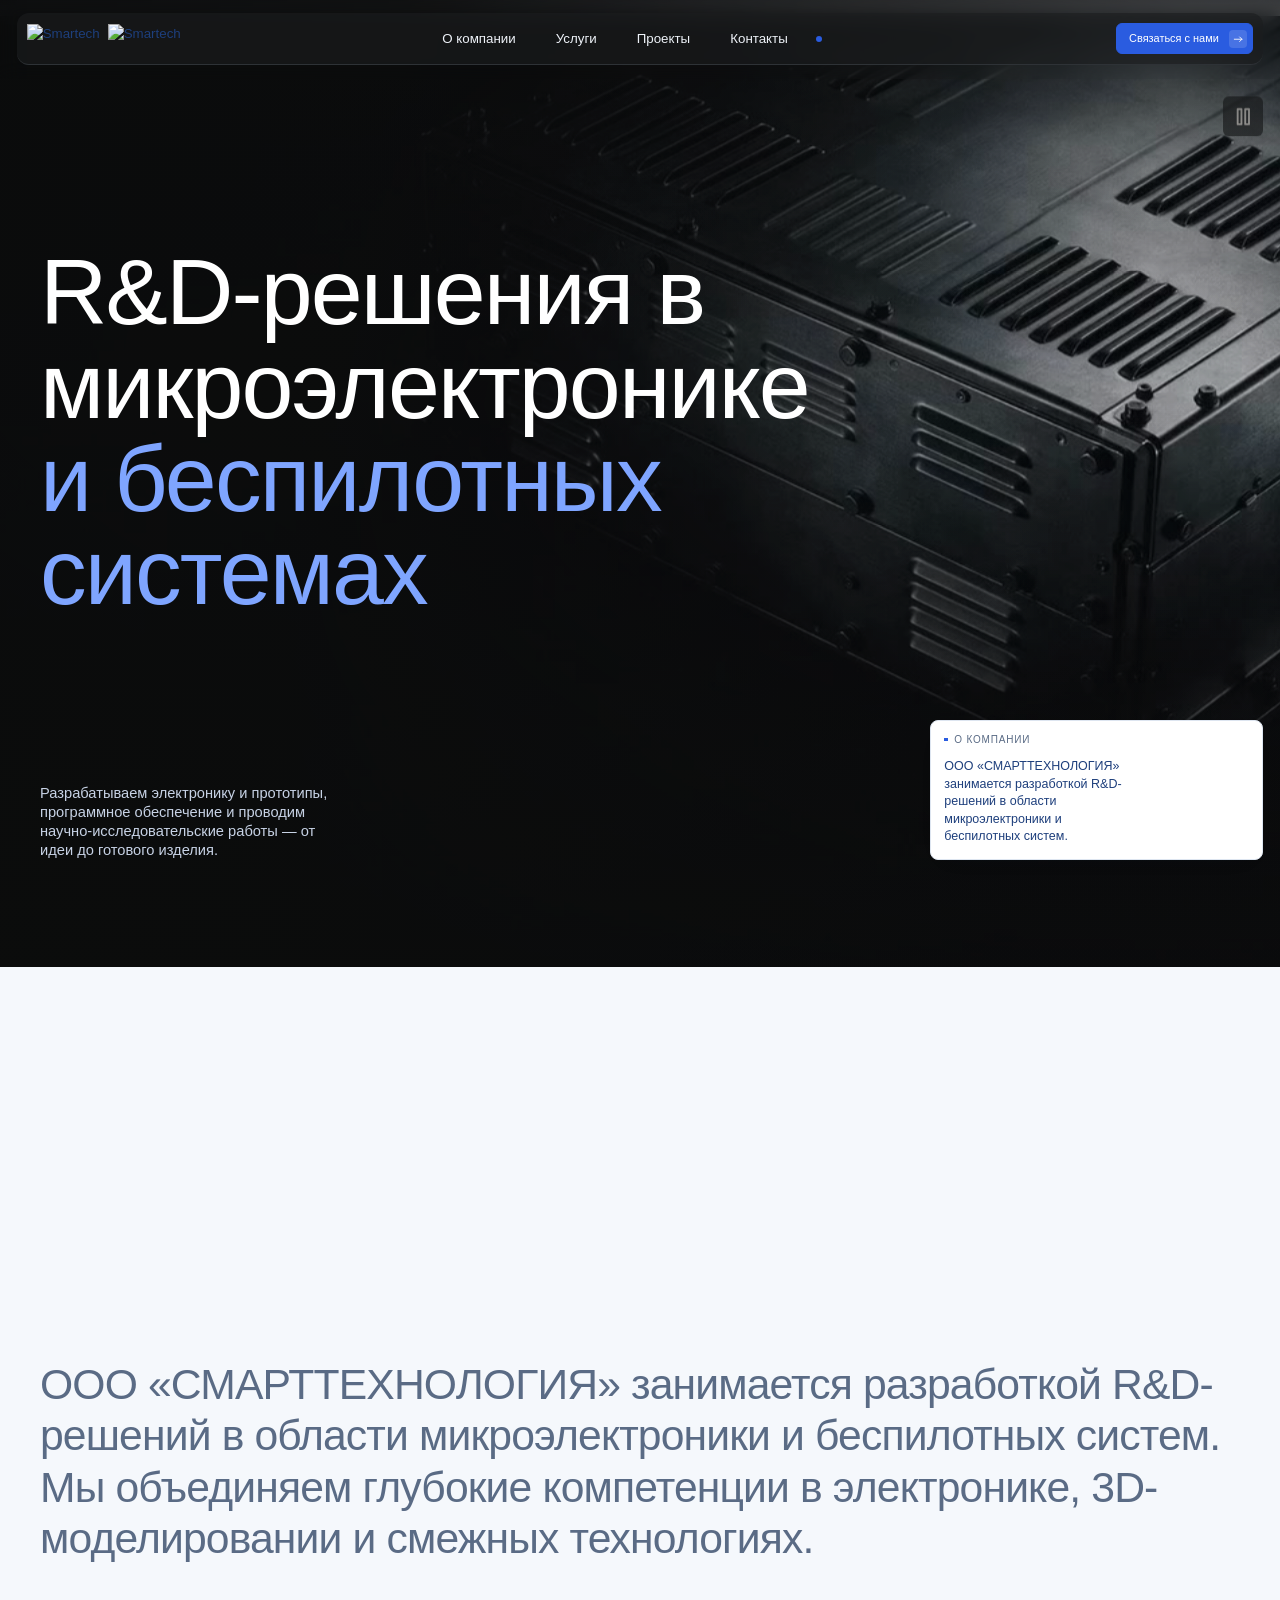
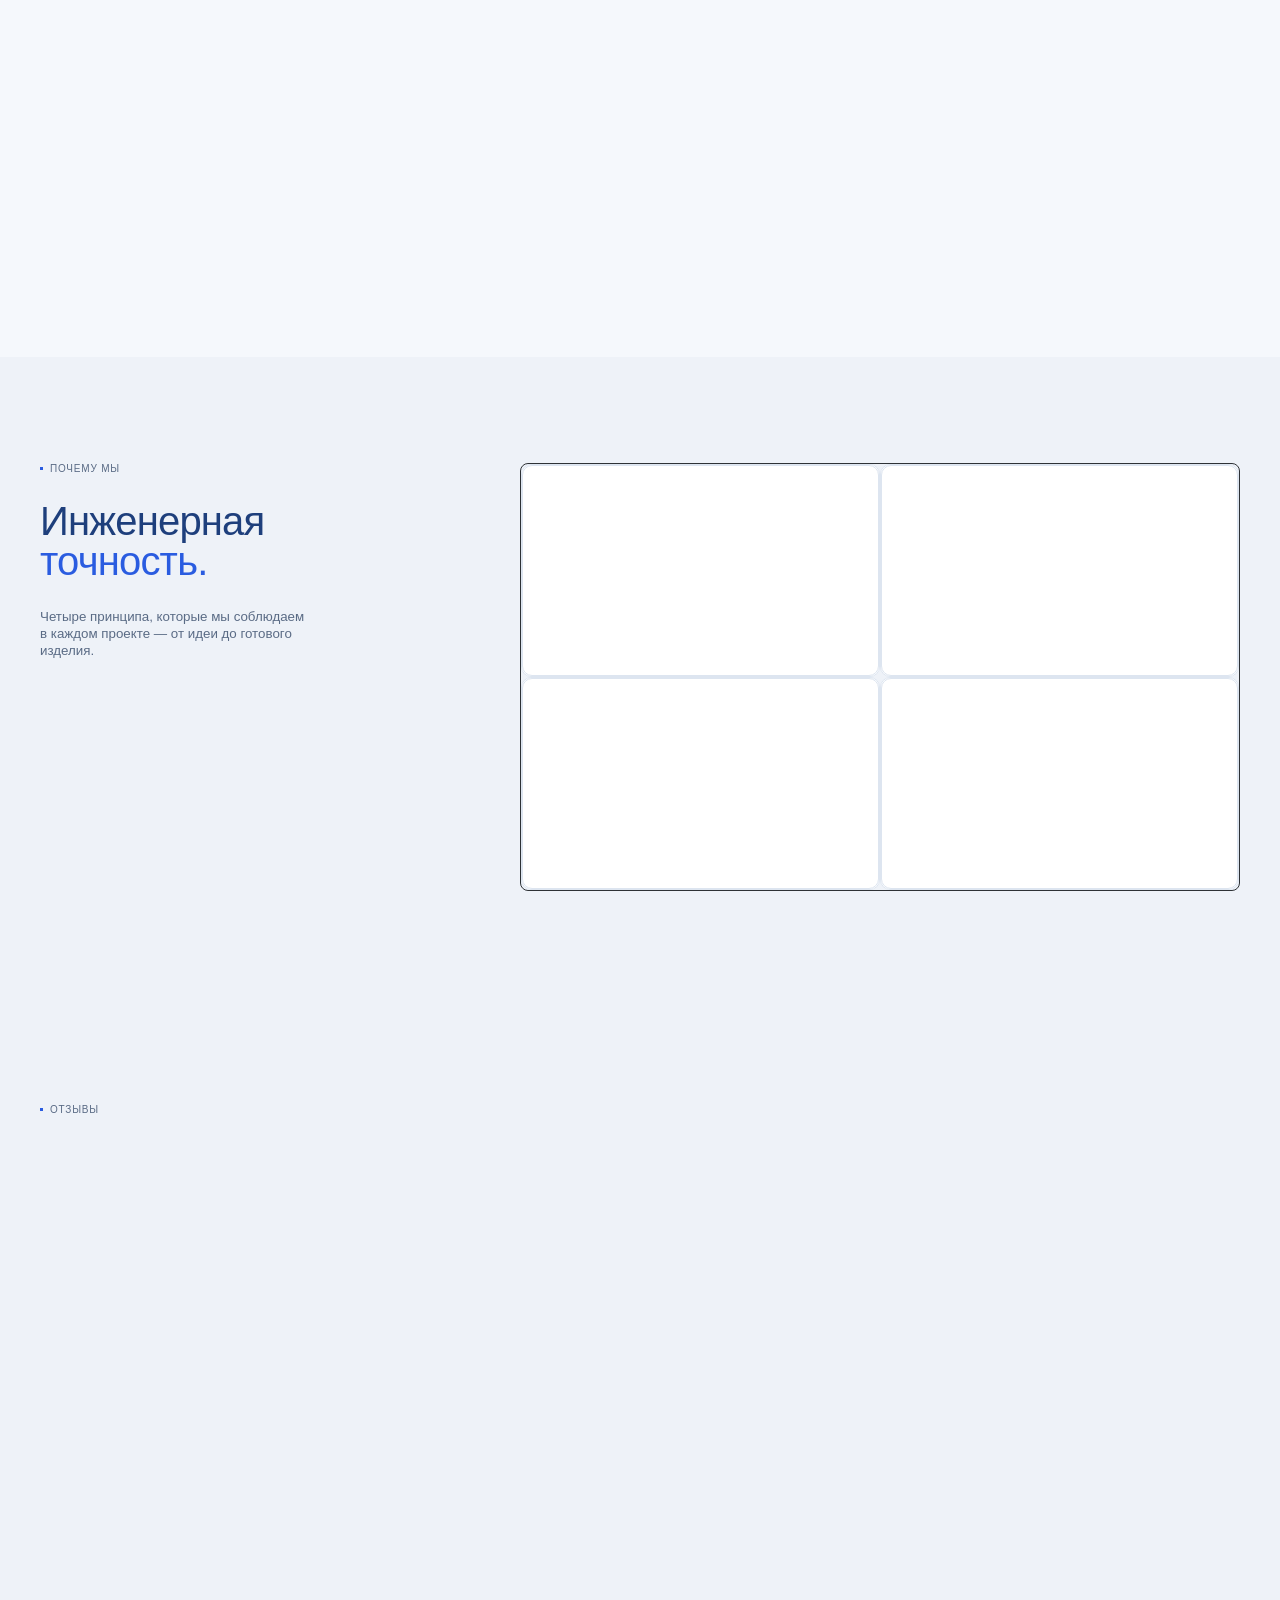
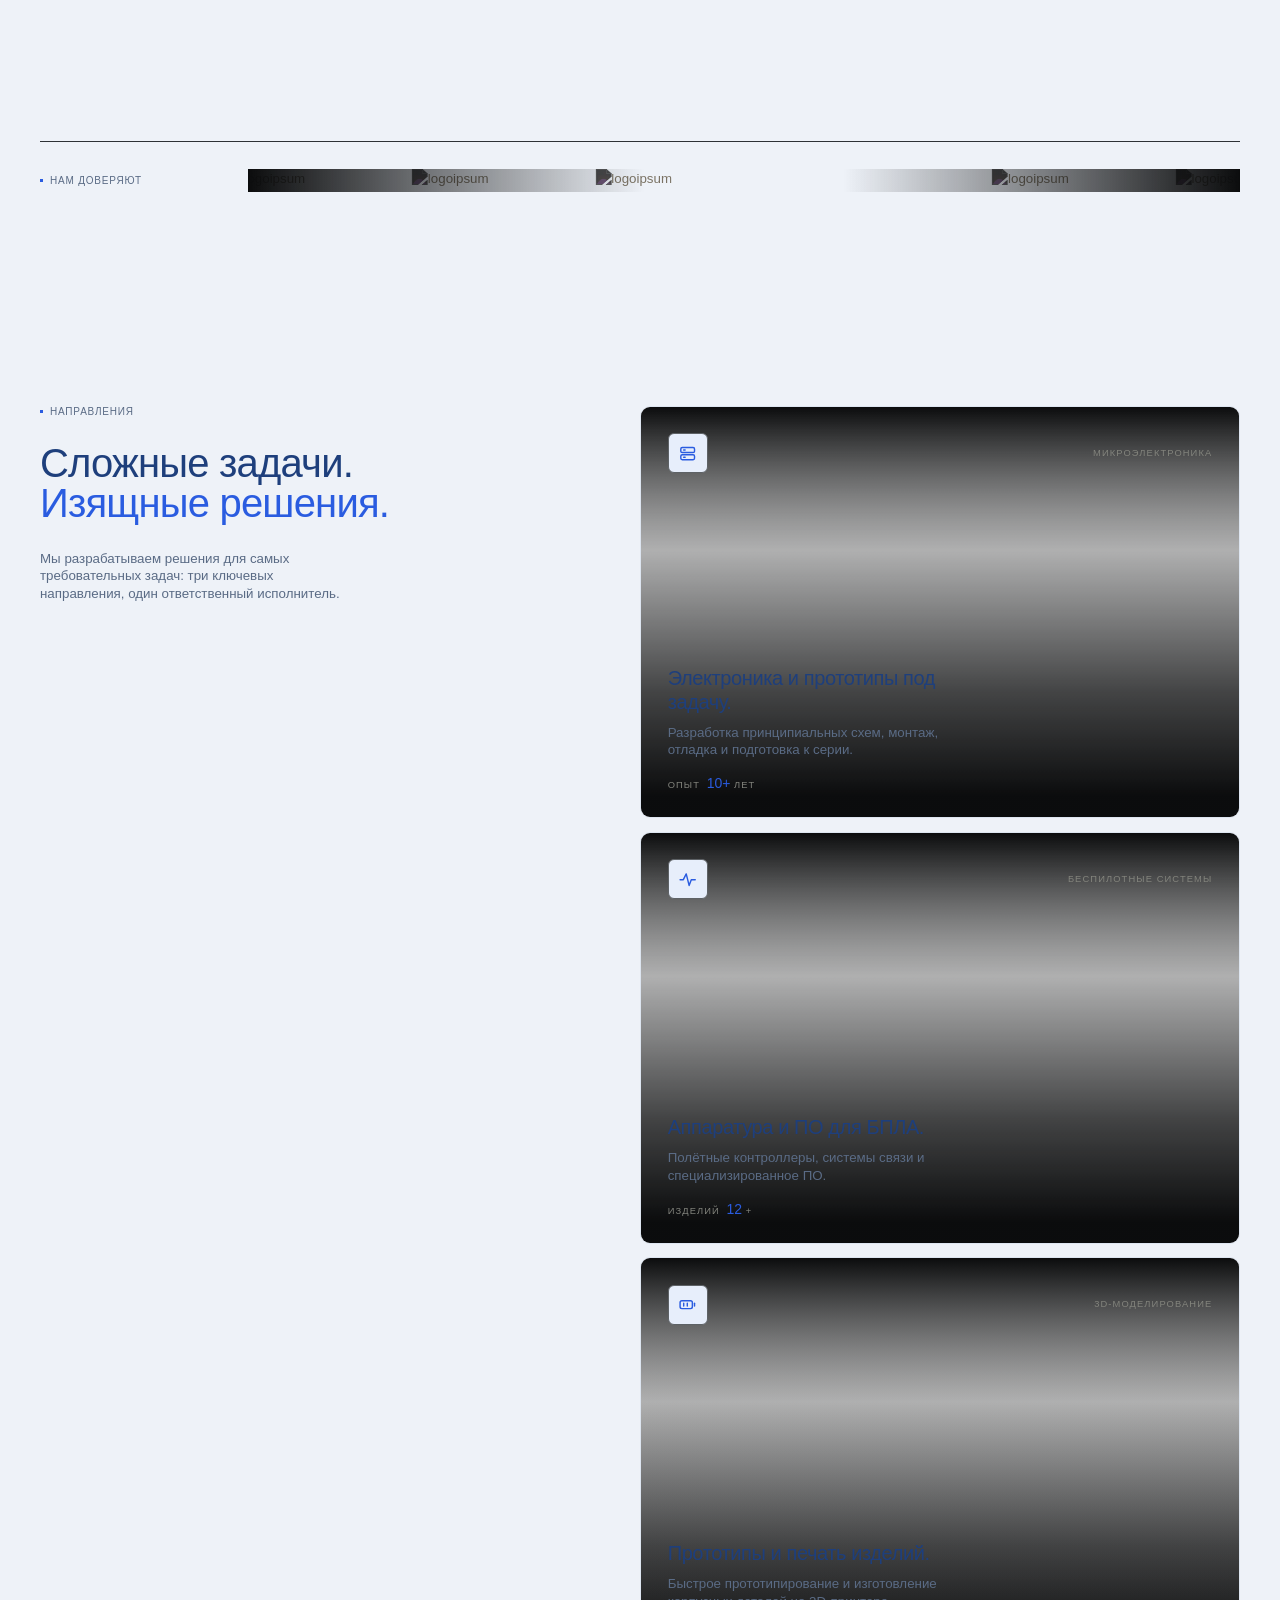
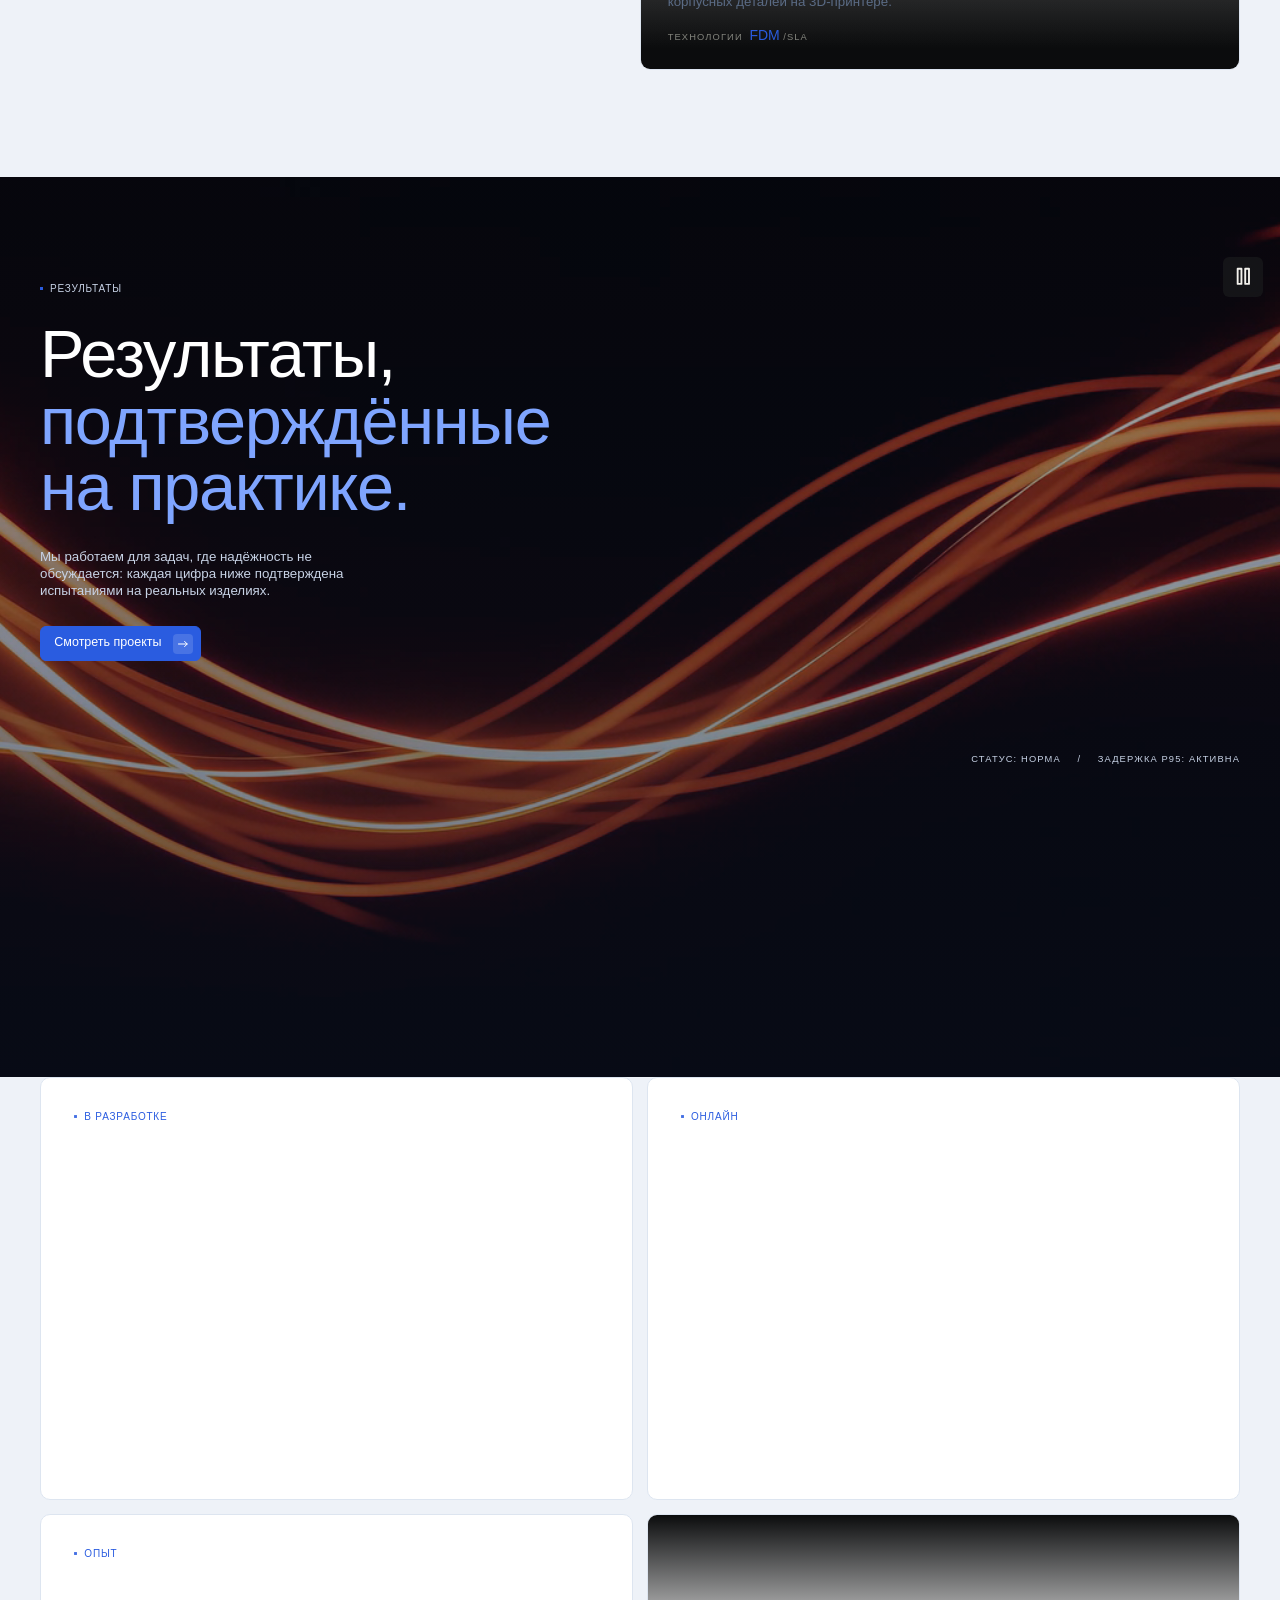
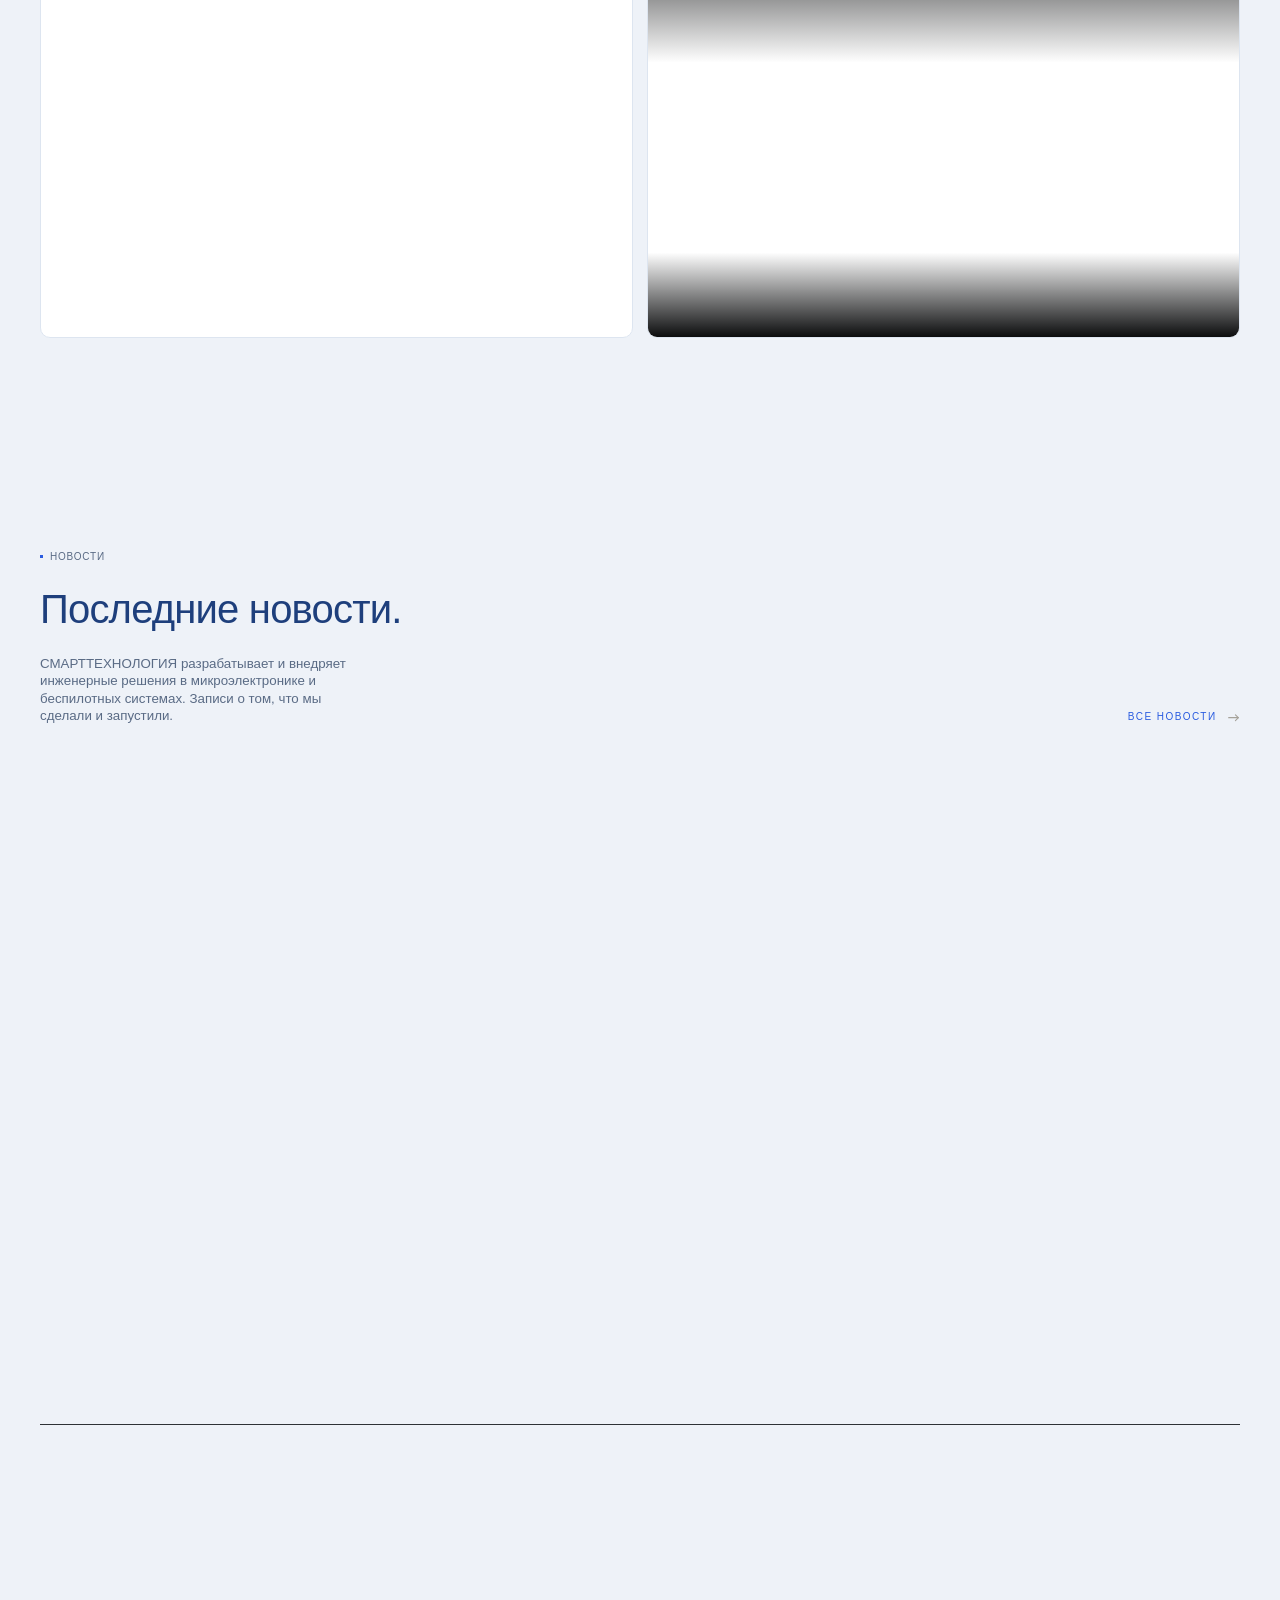
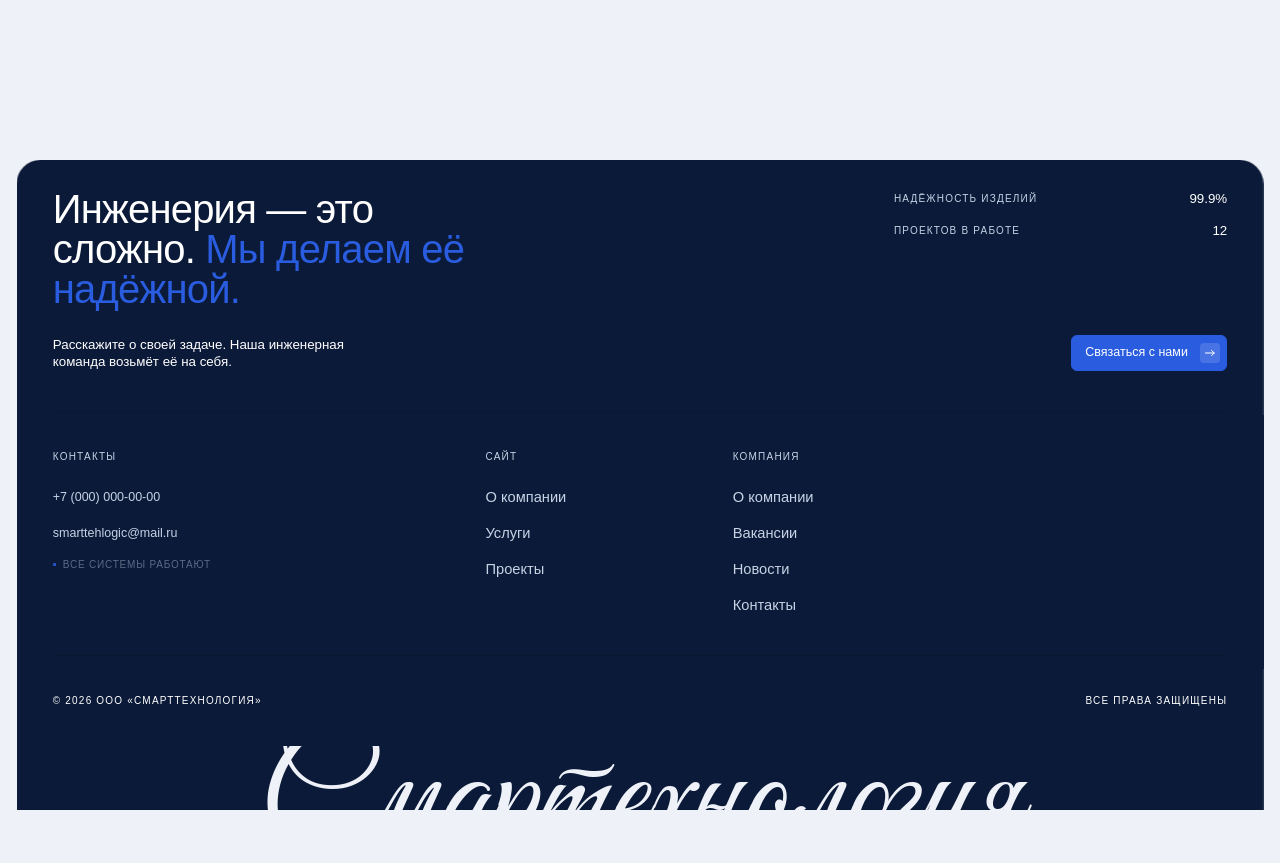
==== index.html @ 8f3de2b4 "добавление страниц проетов" ====
<!DOCTYPE html>
<!-- This site was created in Webflow. https://webflow.com --><!-- Last Published: Mon Sep 14 2026 12:24:06 GMT+0000 (Coordinated Universal Time) -->
<html data-wf-domain="axiom-power-template.webflow.io" data-wf-page="6a6f262de15ed44701a53fec"
    data-wf-site="6a6f262be15ed44701a53fe8" lang="ru">

<head>
    <meta charset="utf-8" />
    <link href="https://cdn.prod.website-files.com" rel="preconnect" crossorigin="anonymous" />
    <link rel="preconnect" href="https://fonts.googleapis.com">
    <link rel="preconnect" href="https://fonts.gstatic.com" crossorigin>
    <link href="https://fonts.googleapis.com/css2?family=Great+Vibes&display=swap" rel="stylesheet">
    <title>СМАРТТЕХНОЛОГИЯ — R&amp;D-решения в микроэлектронике и беспилотных системах</title>
    <meta content="R&amp;D-решения в микроэлектронике и беспилотных системах: разработка электроники и прототипов, ПО, 3D-моделирование и НИОКР — от идеи до готового изделия." name="description" />
    <meta content="СМАРТТЕХНОЛОГИЯ — R&amp;D-решения в микроэлектронике и беспилотных системах" property="og:title" />
    <meta content="R&amp;D-решения в микроэлектронике и беспилотных системах: разработка электроники и прототипов, ПО, 3D-моделирование и НИОКР — от идеи до готового изделия." property="og:description" />
    <meta content="СМАРТТЕХНОЛОГИЯ" property="og:site_name" />
    <meta content="ru_RU" property="og:locale" />
    <!-- TODO: добавьте свои og:image и twitter:image (рекомендуемый размер 1200×630) -->
    <meta content="СМАРТТЕХНОЛОГИЯ — R&amp;D-решения в микроэлектронике и беспилотных системах" name="twitter:title" />
    <meta content="R&amp;D-решения в микроэлектронике и беспилотных системах: разработка электроники и прототипов, ПО, 3D-моделирование и НИОКР — от идеи до готового изделия." name="twitter:description" />
    <meta property="og:type" content="website" />
    <meta content="summary" name="twitter:card" />
    <meta content="width=device-width, initial-scale=1" name="viewport" />
    <meta content="Webflow" name="generator" />
    <link href="css/style.css" rel="stylesheet" type="text/css" />
    <style>
        html.w-mod-js:not(.w-mod-ix3):is([data-load-action="slide-self-item"]) {
            visibility: hidden !important;
        }

        html.w-mod-js:not(.w-mod-ix3):is([data-load-action="slide-self-item"]) * {
            visibility: hidden !important;
        }

        html.w-mod-js:not(.w-mod-ix3):is([data-load-action="fade-self-item"]) {
            visibility: hidden !important;
        }

        html.w-mod-js:not(.w-mod-ix3):is([data-load-action="fade-self-item"]) * {
            visibility: hidden !important;
        }

        html.w-mod-js:not(.w-mod-ix3) :is([data-wf-component-id="9195bf8b-bde8-d746-d0da-fe02f5a705af"]:is([data-wf-variant-state="d76ff16a-8933-c758-eeb7-efa4005ba04a"], [data-wf-variant-state="86b85cec-ba9d-6976-cbae-1f3fd89a0d40"]):is(.eyebrow_mark), [data-wf-component-id="9195bf8b-bde8-d746-d0da-fe02f5a705af"]:is([data-wf-variant-state="d76ff16a-8933-c758-eeb7-efa4005ba04a"], [data-wf-variant-state="86b85cec-ba9d-6976-cbae-1f3fd89a0d40"]) :is(.eyebrow_mark), [data-load-action="slide-self-item"], .section_desc-box, .section_heading-box, [data-load-action="fade-self-item"], .statement_text, .hero_bg-dark-layer, .section_hero .hero_fg-dark-layer) {
            visibility: hidden !important;
        }

        @media not all and (max-width: 479px) and (min-width: 0px) {
            @media not all and (max-width: 767px) and (min-width: 480px) {
                @media not all and (max-width: 991px) and (min-width: 768px) {
                    html.w-mod-js:not(.w-mod-ix3):is([data-dropdown="scrim"]) {
                        visibility: hidden !important;
                    }

                    html.w-mod-js:not(.w-mod-ix3):is([data-dropdown="scrim"]) * {
                        visibility: hidden !important;
                    }
                }
            }
        }

        @media not all and (max-width: 479px) and (min-width: 0px) {
            @media not all and (max-width: 767px) and (min-width: 480px) {
                @media not all and (max-width: 991px) and (min-width: 768px) {
                    html.w-mod-js:not(.w-mod-ix3) :is(:is(.nav_dropdown, .nav_dropdown) .mega_component, :is(.nav_dropdown, .nav_dropdown) [data-slide="coll-item"], [data-dropdown="scrim"], :is(.nav_dropdown, .nav_dropdown) .mega_bg, :is([data-link-action="link"], [data-link-action="link"]) [data-link-action="text-row-02"], :is([data-link-action="link"], [data-link-action="link"]) [data-link-action="arrow"], [data-wf-component-id="4adab9d7-4a67-f2a1-d014-f720292856e0"]:is(:is([data-wf-component-id="4adab9d7-4a67-f2a1-d014-f720292856e0"]:is(:is(.footer_link, .footer_link)), [data-wf-component-id="4adab9d7-4a67-f2a1-d014-f720292856e0"] :is(:is(.footer_link, .footer_link))) .footer_link-underline), [data-wf-component-id="4adab9d7-4a67-f2a1-d014-f720292856e0"] :is(:is([data-wf-component-id="4adab9d7-4a67-f2a1-d014-f720292856e0"]:is(:is(.footer_link, .footer_link)), [data-wf-component-id="4adab9d7-4a67-f2a1-d014-f720292856e0"] :is(:is(.footer_link, .footer_link))) .footer_link-underline), [data-wf-component-id="67a278fe-d44d-183d-cd61-1c6b88a5c2da"]:is(:is([data-wf-component-id="67a278fe-d44d-183d-cd61-1c6b88a5c2da"]:is(:is(.mega_list-item, .mega_list-item)), [data-wf-component-id="67a278fe-d44d-183d-cd61-1c6b88a5c2da"] :is(:is(.mega_list-item, .mega_list-item))) .mega_item-line), [data-wf-component-id="67a278fe-d44d-183d-cd61-1c6b88a5c2da"] :is(:is([data-wf-component-id="67a278fe-d44d-183d-cd61-1c6b88a5c2da"]:is(:is(.mega_list-item, .mega_list-item)), [data-wf-component-id="67a278fe-d44d-183d-cd61-1c6b88a5c2da"] :is(:is(.mega_list-item, .mega_list-item))) .mega_item-line), [data-wf-component-id="67a278fe-d44d-183d-cd61-1c6b88a5c2da"]:is(:is([data-wf-component-id="67a278fe-d44d-183d-cd61-1c6b88a5c2da"]:is(:is(.mega_list-item, .mega_list-item)), [data-wf-component-id="67a278fe-d44d-183d-cd61-1c6b88a5c2da"] :is(:is(.mega_list-item, .mega_list-item))) .mega_item-arrow), [data-wf-component-id="67a278fe-d44d-183d-cd61-1c6b88a5c2da"] :is(:is([data-wf-component-id="67a278fe-d44d-183d-cd61-1c6b88a5c2da"]:is(:is(.mega_list-item, .mega_list-item)), [data-wf-component-id="67a278fe-d44d-183d-cd61-1c6b88a5c2da"] :is(:is(.mega_list-item, .mega_list-item))) .mega_item-arrow), :is(.news_list-card, .news_list-card) .news_list-card-image-frame) {
                        visibility: hidden !important;
                    }
                }
            }
        }

        @media not all and (max-width: 479px) and (min-width: 0px) {
            @media not all and (max-width: 767px) and (min-width: 480px) {
                html.w-mod-js:not(.w-mod-ix3) :is([data-load-action="fade-coll"] [data-load-action="fade-coll-item"], [data-load-action="slide-coll"] [data-load-action="slide-coll-item"]) {
                    visibility: hidden !important;
                }
            }
        }

        @media not all and (max-width: 991px) and (min-width: 768px) {
            @media not all and (min-width: 992px) {
                html.w-mod-js:not(.w-mod-ix3):is([data-load-action="fade-coll-item"]) {
                    visibility: hidden !important;
                }

                html.w-mod-js:not(.w-mod-ix3):is([data-load-action="fade-coll-item"]) * {
                    visibility: hidden !important;
                }
            }
        }

        @media not all and (max-width: 991px) and (min-width: 768px) {
            @media not all and (min-width: 992px) {
                html.w-mod-js:not(.w-mod-ix3):is([data-load-action="slide-coll-item"]) {
                    visibility: hidden !important;
                }

                html.w-mod-js:not(.w-mod-ix3):is([data-load-action="slide-coll-item"]) * {
                    visibility: hidden !important;
                }
            }
        }

        @media not all and (max-width: 991px) and (min-width: 768px) {
            @media not all and (min-width: 992px) {
                html.w-mod-js:not(.w-mod-ix3) :is([data-load-action="fade-coll-item"], [data-load-action="slide-coll-item"]) {
                    visibility: hidden !important;
                }
            }
        }

        @media not all and (min-width: 992px) {
            html.w-mod-js:not(.w-mod-ix3):is([data-dropdown="scrim"]) {
                visibility: hidden !important;
            }

            html.w-mod-js:not(.w-mod-ix3):is([data-dropdown="scrim"]) * {
                visibility: hidden !important;
            }
        }

        @media not all and (min-width: 992px) {
            html.w-mod-js:not(.w-mod-ix3) :is(.menu_component, .menu_button [data-slide="coll-item"], [data-dropdown="scrim"], .menu_bg) {
                visibility: hidden !important;
            }
        }
    </style>
    <script
        type="text/javascript">!function (o, c) {var n = c.documentElement, t = " w-mod-"; n.className += t + "js", ("ontouchstart" in o || o.DocumentTouch && c instanceof DocumentTouch) && (n.className += t + "touch")}(window, document);</script>
    <link
        href="img/logo.webp"
        rel="icon" type="image/png" sizes="32x32" media="(prefers-color-scheme: light)" />
</head>

<body>
    <div class="page-wrapper">
        <header id="header" class="header">
            <div data-dropdown="scrim" class="header_scrim hide"></div>
            <div class="container-max">
                <div class="nav_component">
                    <div class="nav_bar">
                        <div class="nav_brand"><a href="#" class="menu_button w-inline-block">
                                <div data-dropdown="menu-button-icon" class="menu_button-icon w-embed"><svg
                                        xmlns="http://www.w3.org/2000/svg" viewBox="0 0 24 24" fill="none"
                                        stroke="currentColor" stroke-width="2" stroke-linecap="round"
                                        stroke-linejoin="round" class="feather feather-menu">
                                        <line x1="3" y1="12" x2="21" y2="12"></line>
                                        <line x1="3" y1="6" x2="21" y2="6"></line>
                                        <line x1="3" y1="18" x2="21" y2="18"></line>
                                    </svg></div>
                                <div data-dropdown="menu-button-icon" class="menu_button-icon hide w-embed"><svg
                                        xmlns="http://www.w3.org/2000/svg" viewBox="0 0 24 24" fill="none"
                                        stroke="currentColor" stroke-width="2" stroke-linecap="round"
                                        stroke-linejoin="round" class="feather feather-x">
                                        <line x1="18" y1="6" x2="6" y2="18"></line>
                                        <line x1="6" y1="6" x2="18" y2="18"></line>
                                    </svg></div>
                            </a><a href="index.html" class="nav_brand-link w-inline-block"><img
                                    loading="lazy"
                                    src="https://optim.tildacdn.com/tild3666-3436-4733-b566-633532353236/-/resize/75x/-/format/webp/5.png.webp"
                                    alt="Smartech" class="nav_brand-image is-logo" /><img loading="lazy"
                                    src="https://optim.tildacdn.com/tild3666-3436-4733-b566-633532353236/-/resize/75x/-/format/webp/5.png.webp"
                                    alt="Smartech" class="nav_brand-image is-name" /></a>
                            <div data-dropdown="header-menu" class="menu_wrapper hide">
                                <div class="menu_component">
                                    <div class="menu_bg"></div>
                                    <div data-slide="coll-item" class="menu_column">
                                        <div data-load-action="fade-self-item" data-wf--eyebrow--variant="base"
                                            data-wf-component-id="9195bf8b-bde8-d746-d0da-fe02f5a705af"
                                            data-wf-variant-state="base" class="eyebrow_component">
                                            <div class="eyebrow_mark"></div>
                                            <div class="eyebrow_text">страницы</div>
                                        </div>
                                        <div class="menu_list"><a
                                                data-wf-component-id="67a278fe-d44d-183d-cd61-1c6b88a5c2da"
                                                data-wf-variant-state="base" href="/company"
                                                class="mega_list-item w-inline-block">
                                                <div class="mega_item-line"></div>
                                                <div class="mega_item-header">
                                                    <div class="mega_item-title">Компания</div>
                                                    <div data-link-action="arrow" class="mega_item-arrow w-embed"><svg
                                                            viewBox="0 0 24 24" xmlns="http://www.w3.org/2000/svg"
                                                            fill="none" stroke="currentColor" stroke-width="2"
                                                            stroke-linecap="round" stroke-linejoin="round">
                                                            <path d="M3 12h17.4" />
                                                            <path d="m15.2 6.8 5.2 5.2-5.2 5.2" />
                                                        </svg></div>
                                                </div>
                                                <div class="mega_item-desc">О компании и направлениях работы.</div>
                                            </a><a data-wf-component-id="67a278fe-d44d-183d-cd61-1c6b88a5c2da"
                                                data-wf-variant-state="base" href="/careers"
                                                class="mega_list-item w-inline-block">
                                                <div class="mega_item-line"></div>
                                                <div class="mega_item-header">
                                                    <div class="mega_item-title">Вакансии</div>
                                                    <div data-link-action="arrow" class="mega_item-arrow w-embed"><svg
                                                            viewBox="0 0 24 24" xmlns="http://www.w3.org/2000/svg"
                                                            fill="none" stroke="currentColor" stroke-width="2"
                                                            stroke-linecap="round" stroke-linejoin="round">
                                                            <path d="M3 12h17.4" />
                                                            <path d="m15.2 6.8 5.2 5.2-5.2 5.2" />
                                                        </svg></div>
                                                </div>
                                                <div class="mega_item-desc">Присоединяйтесь к инженерной команде.</div>
                                            </a><a data-wf-component-id="67a278fe-d44d-183d-cd61-1c6b88a5c2da"
                                                data-wf-variant-state="base" href="news.html"
                                                class="mega_list-item w-inline-block">
                                                <div class="mega_item-line"></div>
                                                <div class="mega_item-header">
                                                    <div class="mega_item-title">Новости</div>
                                                    <div data-link-action="arrow" class="mega_item-arrow w-embed"><svg
                                                            viewBox="0 0 24 24" xmlns="http://www.w3.org/2000/svg"
                                                            fill="none" stroke="currentColor" stroke-width="2"
                                                            stroke-linecap="round" stroke-linejoin="round">
                                                            <path d="M3 12h17.4" />
                                                            <path d="m15.2 6.8 5.2 5.2-5.2 5.2" />
                                                        </svg></div>
                                                </div>
                                                <div class="mega_item-desc">Анонсы, гранты и итоги проектов.</div>
                                            </a><a data-wf-component-id="67a278fe-d44d-183d-cd61-1c6b88a5c2da"
                                                data-wf-variant-state="base" href="contacts.html"
                                                class="mega_list-item w-inline-block">
                                                <div class="mega_item-line"></div>
                                                <div class="mega_item-header">
                                                    <div class="mega_item-title">Контакты</div>
                                                    <div data-link-action="arrow" class="mega_item-arrow w-embed"><svg
                                                            viewBox="0 0 24 24" xmlns="http://www.w3.org/2000/svg"
                                                            fill="none" stroke="currentColor" stroke-width="2"
                                                            stroke-linecap="round" stroke-linejoin="round">
                                                            <path d="M3 12h17.4" />
                                                            <path d="m15.2 6.8 5.2 5.2-5.2 5.2" />
                                                        </svg></div>
                                                </div>
                                                <div class="mega_item-desc">Свяжитесь с нашими инженерами.</div>
                                            </a><a data-wf-component-id="67a278fe-d44d-183d-cd61-1c6b88a5c2da"
                                                data-wf-variant-state="base" href="projects.html"
                                                class="mega_list-item w-inline-block">
                                                <div class="mega_item-line"></div>
                                                <div class="mega_item-header">
                                                    <div class="mega_item-title">Проекты</div>
                                                    <div data-link-action="arrow" class="mega_item-arrow w-embed"><svg
                                                            viewBox="0 0 24 24" xmlns="http://www.w3.org/2000/svg"
                                                            fill="none" stroke="currentColor" stroke-width="2"
                                                            stroke-linecap="round" stroke-linejoin="round">
                                                            <path d="M3 12h17.4" />
                                                            <path d="m15.2 6.8 5.2 5.2-5.2 5.2" />
                                                        </svg></div>
                                                </div>
                                                <div class="mega_item-desc">Разработки, прототипы и изделия.</div>
                                            </a><a data-wf-component-id="67a278fe-d44d-183d-cd61-1c6b88a5c2da"
                                                data-wf-variant-state="base" href="technology.html"
                                                class="mega_list-item w-inline-block">
                                                <div class="mega_item-line"></div>
                                                <div class="mega_item-header">
                                                    <div class="mega_item-title">Услуги</div>
                                                    <div data-link-action="arrow" class="mega_item-arrow w-embed"><svg
                                                            viewBox="0 0 24 24" xmlns="http://www.w3.org/2000/svg"
                                                            fill="none" stroke="currentColor" stroke-width="2"
                                                            stroke-linecap="round" stroke-linejoin="round">
                                                            <path d="M3 12h17.4" />
                                                            <path d="m15.2 6.8 5.2 5.2-5.2 5.2" />
                                                        </svg></div>
                                                </div>
                                                <div class="mega_item-desc">Электроника, ПО и 3D-прототипы.</div>
                                            </a></div>
                                    </div>
                                    <div class="menu_column">
                                        <div data-slide="coll-item">
                                            <div data-load-action="fade-self-item" data-wf--eyebrow--variant="base"
                                                data-wf-component-id="9195bf8b-bde8-d746-d0da-fe02f5a705af"
                                                data-wf-variant-state="base" class="eyebrow_component">
                                                <div class="eyebrow_mark"></div>
                                                <div class="eyebrow_text">проекты</div>
                                            </div>
                                        </div>
                                        <div class="menu_cases-tablet w-dyn-list">
                                            <div role="list" class="mega_case-grid w-dyn-items">
                                                <div data-slide="coll-item" role="listitem"
                                                    class="mega_case-item w-dyn-item"><a data-link-action="link"
                                                        data-card-action="card"
                                                        href="project-1.html"
                                                        class="card_component w-inline-block">
                                                        <div class="image_card-box"><img data-card-action="image"
                                                                alt="проект_1"
                                                                src="img/project/project_1.jpg"
                                                                loading="lazy"
                                                               
                                                                class="image_card" />
                                                            <div class="image_card-layer"></div>
                                                        </div>
                                                        <div class="card_content">
                                                            <div class="max-width-3xsmall">
                                                                <div class="mega_card-title">проект_1</div>
                                                            </div>
                                                            <div data-card-action="action-row"
                                                                data-wf--card-action--variant="small"
                                                                class="card_action-row w-variant-78120141-7bd6-889c-6f7e-3fcbe83c1daf">
                                                                <div class="card_action-text-col">
                                                                    <div data-link-action="text-row-01"
                                                                        class="card_action-text-row">
                                                                        <div class="card_action-text">подробнее</div>
                                                                    </div>
                                                                    <div data-link-action="text-row-02"
                                                                        class="card_action-text-row">
                                                                        <div class="card_action-text">подробнее</div>
                                                                    </div>
                                                                </div>
                                                                <div data-link-action="arrow"
                                                                    class="card_action-arrow w-embed"><svg
                                                                        viewBox="0 0 24 24"
                                                                        xmlns="http://www.w3.org/2000/svg" fill="none"
                                                                        stroke="currentColor" stroke-width="2"
                                                                        stroke-linecap="round" stroke-linejoin="round">
                                                                        <path d="M3 12h17.4" />
                                                                        <path d="m15.2 6.8 5.2 5.2-5.2 5.2" />
                                                                    </svg></div>
                                                            </div>
                                                        </div>
                                                    </a></div>
                                                <div data-slide="coll-item" role="listitem"
                                                    class="mega_case-item w-dyn-item"><a data-link-action="link"
                                                        data-card-action="card"
                                                        href="project-2.html"
                                                        class="card_component w-inline-block">
                                                        <div class="image_card-box"><img data-card-action="image"
                                                                alt="проект_2"
                                                                src="img/project/project_2.jpg"
                                                                loading="lazy"
                                                               
                                                                class="image_card" />
                                                            <div class="image_card-layer"></div>
                                                        </div>
                                                        <div class="card_content">
                                                            <div class="max-width-3xsmall">
                                                                <div class="mega_card-title">проект_2</div>
                                                            </div>
                                                            <div data-card-action="action-row"
                                                                data-wf--card-action--variant="small"
                                                                class="card_action-row w-variant-78120141-7bd6-889c-6f7e-3fcbe83c1daf">
                                                                <div class="card_action-text-col">
                                                                    <div data-link-action="text-row-01"
                                                                        class="card_action-text-row">
                                                                        <div class="card_action-text">подробнее</div>
                                                                    </div>
                                                                    <div data-link-action="text-row-02"
                                                                        class="card_action-text-row">
                                                                        <div class="card_action-text">подробнее</div>
                                                                    </div>
                                                                </div>
                                                                <div data-link-action="arrow"
                                                                    class="card_action-arrow w-embed"><svg
                                                                        viewBox="0 0 24 24"
                                                                        xmlns="http://www.w3.org/2000/svg" fill="none"
                                                                        stroke="currentColor" stroke-width="2"
                                                                        stroke-linecap="round" stroke-linejoin="round">
                                                                        <path d="M3 12h17.4" />
                                                                        <path d="m15.2 6.8 5.2 5.2-5.2 5.2" />
                                                                    </svg></div>
                                                            </div>
                                                        </div>
                                                    </a></div>
                                            </div>
                                        </div>
                                        <div class="menu_cases-modile w-dyn-list">
                                            <div role="list" class="mega_case-grid w-dyn-items">
                                                <div data-slide="coll-item" role="listitem"
                                                    class="mega_case-item w-dyn-item"><a data-link-action="link"
                                                        data-card-action="card"
                                                        href="project-1.html"
                                                        class="card_component is-menu-case w-inline-block">
                                                        <div class="image_card-box"><img data-card-action="image"
                                                                alt="проект_1"
                                                                src="img/project/project_1.jpg"
                                                                loading="lazy"
                                                               
                                                                class="image_card" />
                                                            <div class="image_card-layer"></div>
                                                        </div>
                                                        <div class="card_content">
                                                            <div class="max-width-3xsmall">
                                                                <div class="mega_card-title">проект_1</div>
                                                            </div>
                                                            <div data-card-action="action-row"
                                                                data-wf--card-action--variant="small"
                                                                class="card_action-row w-variant-78120141-7bd6-889c-6f7e-3fcbe83c1daf">
                                                                <div class="card_action-text-col">
                                                                    <div data-link-action="text-row-01"
                                                                        class="card_action-text-row">
                                                                        <div class="card_action-text">подробнее</div>
                                                                    </div>
                                                                    <div data-link-action="text-row-02"
                                                                        class="card_action-text-row">
                                                                        <div class="card_action-text">подробнее</div>
                                                                    </div>
                                                                </div>
                                                                <div data-link-action="arrow"
                                                                    class="card_action-arrow w-embed"><svg
                                                                        viewBox="0 0 24 24"
                                                                        xmlns="http://www.w3.org/2000/svg" fill="none"
                                                                        stroke="currentColor" stroke-width="2"
                                                                        stroke-linecap="round" stroke-linejoin="round">
                                                                        <path d="M3 12h17.4" />
                                                                        <path d="m15.2 6.8 5.2 5.2-5.2 5.2" />
                                                                    </svg></div>
                                                            </div>
                                                        </div>
                                                    </a></div>
                                            </div>
                                        </div>
                                    </div>
                                </div>
                            </div>
                        </div>
                        <nav class="nav_menu"><a data-link-action="link" href="/company"
                                class="nav_link w-inline-block">
                                <div class="nav_link-text-col">
                                    <div data-link-action="text-row-01" class="nav_link-text-row row-01">
                                        <div data-ilnk-action="text" class="nav_link-text">О компании</div>
                                    </div>
                                    <div data-link-action="text-row-02" class="nav_link-text-row row-02">
                                        <div data-link-action="text" class="nav_link-text">О компании</div>
                                    </div>
                                </div>
                            </a><a data-link-action="link" href="technology.html" class="nav_link w-inline-block">
                                <div class="nav_link-text-col">
                                    <div data-link-action="text-row-01" class="nav_link-text-row row-01">
                                        <div data-ilnk-action="text" class="nav_link-text">Услуги</div>
                                    </div>
                                    <div data-link-action="text-row-02" class="nav_link-text-row row-02">
                                        <div data-link-action="text" class="nav_link-text">Услуги</div>
                                    </div>
                                </div>
                            </a><a data-link-action="link" href="projects.html" class="nav_link w-inline-block">
                                <div class="nav_link-text-col">
                                    <div data-link-action="text-row-01" class="nav_link-text-row row-01">
                                        <div data-ilnk-action="text" class="nav_link-text">Проекты</div>
                                    </div>
                                    <div data-link-action="text-row-02" class="nav_link-text-row row-02">
                                        <div data-link-action="text" class="nav_link-text">Проекты</div>
                                    </div>
                                </div>
                            </a>
                            <div class="nav_dropdown">
                                <div class="nav_dropdown-toggle"><a data-link-action="link" href="contacts.html"
                                        class="nav_link w-inline-block">
                                        <div class="nav_link-text-col">
                                            <div data-link-action="text-row-01" class="nav_link-text-row row-01">
                                                <div data-ilnk-action="text" class="nav_link-text">Контакты</div>
                                            </div>
                                            <div data-link-action="text-row-02" class="nav_link-text-row row-02">
                                                <div data-link-action="text" class="nav_link-text">Контакты</div>
                                            </div>
                                        </div>
                                    </a>
                                    <div class="nav_dropdown-ch w-embed"><svg viewBox="0 0 24 24"
                                            xmlns="http://www.w3.org/2000/svg" fill="none" stroke="currentColor"
                                            stroke-width="2" stroke-linecap="round" stroke-linejoin="round">
                                            <path d="m6 9.5 6 6 6-6" />
                                        </svg></div>
                                </div>
                                <div data-dropdown="mega-menu" class="mega_wrapper hide">
                                    <div class="mega_component">
                                        <div class="mega_bg"></div>
                                        <div data-slide="coll-item" class="mega_column">
                                            <div data-load-action="fade-self-item" data-wf--eyebrow--variant="base"
                                                data-wf-component-id="9195bf8b-bde8-d746-d0da-fe02f5a705af"
                                                data-wf-variant-state="base" class="eyebrow_component">
                                                <div class="eyebrow_mark"></div>
                                                <div class="eyebrow_text">страницы</div>
                                            </div>
                                            <div class="mega_list"><a
                                                    data-wf-component-id="67a278fe-d44d-183d-cd61-1c6b88a5c2da"
                                                    data-wf-variant-state="base" href="/company"
                                                    class="mega_list-item w-inline-block">
                                                    <div class="mega_item-line"></div>
                                                    <div class="mega_item-header">
                                                        <div class="mega_item-title">Компания</div>
                                                        <div data-link-action="arrow" class="mega_item-arrow w-embed">
                                                            <svg viewBox="0 0 24 24" xmlns="http://www.w3.org/2000/svg"
                                                                fill="none" stroke="currentColor" stroke-width="2"
                                                                stroke-linecap="round" stroke-linejoin="round">
                                                                <path d="M3 12h17.4" />
                                                                <path d="m15.2 6.8 5.2 5.2-5.2 5.2" />
                                                            </svg></div>
                                                    </div>
                                                    <div class="mega_item-desc">О компании и направлениях работы.</div>
                                                </a><a data-wf-component-id="67a278fe-d44d-183d-cd61-1c6b88a5c2da"
                                                    data-wf-variant-state="base" href="/careers"
                                                    class="mega_list-item w-inline-block">
                                                    <div class="mega_item-line"></div>
                                                    <div class="mega_item-header">
                                                        <div class="mega_item-title">Вакансии</div>
                                                        <div data-link-action="arrow" class="mega_item-arrow w-embed">
                                                            <svg viewBox="0 0 24 24" xmlns="http://www.w3.org/2000/svg"
                                                                fill="none" stroke="currentColor" stroke-width="2"
                                                                stroke-linecap="round" stroke-linejoin="round">
                                                                <path d="M3 12h17.4" />
                                                                <path d="m15.2 6.8 5.2 5.2-5.2 5.2" />
                                                            </svg></div>
                                                    </div>
                                                    <div class="mega_item-desc">Присоединяйтесь к инженерной команде.</div>
                                                </a><a data-wf-component-id="67a278fe-d44d-183d-cd61-1c6b88a5c2da"
                                                    data-wf-variant-state="base" href="news.html"
                                                    class="mega_list-item w-inline-block">
                                                    <div class="mega_item-line"></div>
                                                    <div class="mega_item-header">
                                                        <div class="mega_item-title">Новости</div>
                                                        <div data-link-action="arrow" class="mega_item-arrow w-embed">
                                                            <svg viewBox="0 0 24 24" xmlns="http://www.w3.org/2000/svg"
                                                                fill="none" stroke="currentColor" stroke-width="2"
                                                                stroke-linecap="round" stroke-linejoin="round">
                                                                <path d="M3 12h17.4" />
                                                                <path d="m15.2 6.8 5.2 5.2-5.2 5.2" />
                                                            </svg></div>
                                                    </div>
                                                    <div class="mega_item-desc">Анонсы, гранты и итоги проектов.</div>
                                                </a><a data-wf-component-id="67a278fe-d44d-183d-cd61-1c6b88a5c2da"
                                                    data-wf-variant-state="base" href="contacts.html"
                                                    class="mega_list-item w-inline-block">
                                                    <div class="mega_item-line"></div>
                                                    <div class="mega_item-header">
                                                        <div class="mega_item-title">Контакты</div>
                                                        <div data-link-action="arrow" class="mega_item-arrow w-embed">
                                                            <svg viewBox="0 0 24 24" xmlns="http://www.w3.org/2000/svg"
                                                                fill="none" stroke="currentColor" stroke-width="2"
                                                                stroke-linecap="round" stroke-linejoin="round">
                                                                <path d="M3 12h17.4" />
                                                                <path d="m15.2 6.8 5.2 5.2-5.2 5.2" />
                                                            </svg></div>
                                                    </div>
                                                    <div class="mega_item-desc">Свяжитесь с нашими инженерами.</div>
                                                </a></div>
                                        </div>
                                        <div class="mega_column">
                                            <div data-slide="coll-item">
                                                <div data-load-action="fade-self-item" data-wf--eyebrow--variant="base"
                                                    data-wf-component-id="9195bf8b-bde8-d746-d0da-fe02f5a705af"
                                                    data-wf-variant-state="base" class="eyebrow_component">
                                                    <div class="eyebrow_mark"></div>
                                                    <div class="eyebrow_text">проекты</div>
                                                </div>
                                            </div>
                                            <div class="w-dyn-list">
                                                <div role="list" class="mega_case-grid w-dyn-items">
                                                    <div data-slide="coll-item" role="listitem"
                                                        class="mega_case-item w-dyn-item"><a data-link-action="link"
                                                            data-card-action="card"
                                                            href="project-1.html"
                                                            class="card_component w-inline-block">
                                                            <div class="image_card-box"><img data-card-action="image"
                                                                    alt="проект_1"
                                                                    src="img/project/project_1.jpg"
                                                                    loading="lazy"
                                                                   
                                                                    class="image_card" />
                                                                <div class="image_card-layer"></div>
                                                            </div>
                                                            <div class="card_content">
                                                                <div class="max-width-3xsmall">
                                                                    <div class="mega_card-title">проект_1</div>
                                                                </div>
                                                                <div data-card-action="action-row"
                                                                    data-wf--card-action--variant="small"
                                                                    class="card_action-row w-variant-78120141-7bd6-889c-6f7e-3fcbe83c1daf">
                                                                    <div class="card_action-text-col">
                                                                        <div data-link-action="text-row-01"
                                                                            class="card_action-text-row">
                                                                            <div class="card_action-text">подробнее</div>
                                                                        </div>
                                                                        <div data-link-action="text-row-02"
                                                                            class="card_action-text-row">
                                                                            <div class="card_action-text">подробнее</div>
                                                                        </div>
                                                                    </div>
                                                                    <div data-link-action="arrow"
                                                                        class="card_action-arrow w-embed"><svg
                                                                            viewBox="0 0 24 24"
                                                                            xmlns="http://www.w3.org/2000/svg"
                                                                            fill="none" stroke="currentColor"
                                                                            stroke-width="2" stroke-linecap="round"
                                                                            stroke-linejoin="round">
                                                                            <path d="M3 12h17.4" />
                                                                            <path d="m15.2 6.8 5.2 5.2-5.2 5.2" />
                                                                        </svg></div>
                                                                </div>
                                                            </div>
                                                        </a></div>
                                                    <div data-slide="coll-item" role="listitem"
                                                        class="mega_case-item w-dyn-item"><a data-link-action="link"
                                                            data-card-action="card"
                                                            href="project-2.html"
                                                            class="card_component w-inline-block">
                                                            <div class="image_card-box"><img data-card-action="image"
                                                                    alt="проект_2"
                                                                    src="img/project/project_2.jpg"
                                                                    loading="lazy"
                                                                   
                                                                    class="image_card" />
                                                                <div class="image_card-layer"></div>
                                                            </div>
                                                            <div class="card_content">
                                                                <div class="max-width-3xsmall">
                                                                    <div class="mega_card-title">проект_2</div>
                                                                </div>
                                                                <div data-card-action="action-row"
                                                                    data-wf--card-action--variant="small"
                                                                    class="card_action-row w-variant-78120141-7bd6-889c-6f7e-3fcbe83c1daf">
                                                                    <div class="card_action-text-col">
                                                                        <div data-link-action="text-row-01"
                                                                            class="card_action-text-row">
                                                                            <div class="card_action-text">подробнее</div>
                                                                        </div>
                                                                        <div data-link-action="text-row-02"
                                                                            class="card_action-text-row">
                                                                            <div class="card_action-text">подробнее</div>
                                                                        </div>
                                                                    </div>
                                                                    <div data-link-action="arrow"
                                                                        class="card_action-arrow w-embed"><svg
                                                                            viewBox="0 0 24 24"
                                                                            xmlns="http://www.w3.org/2000/svg"
                                                                            fill="none" stroke="currentColor"
                                                                            stroke-width="2" stroke-linecap="round"
                                                                            stroke-linejoin="round">
                                                                            <path d="M3 12h17.4" />
                                                                            <path d="m15.2 6.8 5.2 5.2-5.2 5.2" />
                                                                        </svg></div>
                                                                </div>
                                                            </div>
                                                        </a></div>
                                                </div>
                                            </div>
                                        </div>
                                    </div>
                                </div>
                            </div>
                        </nav>
                        <div id="w-node-_6846562a-64ab-3519-f224-ad7d66f76966-66f7692a" class="nav_cta"><a data-open-contact
                                data-link-action="link" data-wf--button--variant="brand---header" href="/contact"
                                class="button_component w-variant-679f8825-44ef-c513-c210-9eb62518285f w-inline-block">
                                <div class="button_text-col">
                                    <div data-link-action="text-row-01" class="button_text-row">
                                        <div class="button_text">Связаться с нами</div>
                                    </div>
                                    <div data-link-action="text-row-02" class="button_text-row">
                                        <div class="button_text">Связаться с нами</div>
                                    </div>
                                </div>
                                <div data-link-action="arrow" class="button_arrow-box">
                                    <div class="button_arrow w-embed"><svg viewBox="0 0 24 24"
                                            xmlns="http://www.w3.org/2000/svg" fill="none" stroke="currentColor"
                                            stroke-width="2" stroke-linecap="round" stroke-linejoin="round">
                                            <path d="M3 12h17.4" />
                                            <path d="m15.2 6.8 5.2 5.2-5.2 5.2" />
                                        </svg></div>
                                </div>
                            </a></div>
                    </div>
                </div>
            </div>
        </header>
        

<main id="main" class="main-wrapper">
            <section class="section_hero">
                <div class="hero_media">
                    <div data-poster-url="img/hero-poster.jpg"
                        data-video-urls="video/hero.mp4"
                        data-autoplay="true" data-loop="true" data-wf-ignore="true" data-scroll-action="hero-parallax"
                        class="hero_media-image w-background-video w-background-video-atom"><video
                            id="f27c31ac-65a3-bd7a-ed10-5c163bb37c19-video" autoplay="" loop=""
                            style="background-image:url(&quot;img/hero-poster.jpg&quot;)"
                            muted="" playsinline="" data-wf-ignore="true" data-object-fit="cover">
                            <source src="video/hero.mp4" type="video/mp4" data-wf-ignore="true" />
                        </video><noscript>
                            <style>
                                [data-wf-bgvideo-fallback-img] {
                                    display: none;
                                }

                                @media (prefers-reduced-motion: reduce) {
                                    [data-wf-bgvideo-fallback-img] {
                                        position: absolute;
                                        z-index: -100;
                                        display: inline-block;
                                        height: 100%;
                                        width: 100%;
                                        object-fit: cover;
                                    }
                                }
                            </style><img data-wf-bgvideo-fallback-img="true"
                                src="img/hero-poster.jpg"
                                alt="" />
                        </noscript>
                        <div aria-live="polite"><button type="button" data-w-bg-video-control="true"
                                aria-controls="f27c31ac-65a3-bd7a-ed10-5c163bb37c19-video"
                                class="w-backgroundvideo-backgroundvideoplaypausebutton vid_button w-background-video--control"><span
                                    class="vid_state">
                                    <div class="vid_icon w-embed"><svg xmlns="http://www.w3.org/2000/svg"
                                            viewBox="0 0 24 24" fill="none" stroke="currentColor" stroke-width="2"
                                            stroke-linecap="round" stroke-linejoin="round"
                                            class="feather feather-pause">
                                            <rect x="6" y="4" width="4" height="16"></rect>
                                            <rect x="14" y="4" width="4" height="16"></rect>
                                        </svg></div>
                                </span><span hidden="" class="vid_state">
                                    <div class="vid_icon w-embed"><svg xmlns="http://www.w3.org/2000/svg"
                                            viewBox="0 0 24 24" fill="none" stroke="currentColor" stroke-width="2"
                                            stroke-linecap="round" stroke-linejoin="round" class="feather feather-play">
                                            <polygon points="5 3 19 12 5 21 5 3"></polygon>
                                        </svg></div>
                                </span></button></div>
                    </div>
                    <div class="hero_media-veil"></div>
                    <div class="hero_bg-dark-layer"></div>
                </div>
                <div class="container-max is-vid">
                    <div class="hero_content">
                        <div class="hero_heading-box">
                            <div class="max-width-3xlarge">
                                <div class="section_heading-box is-vid">
                                    <h1 class="heading-style-h0">R&amp;D-решения в микроэлектронике <span
                                            class="text-color-quaternary">и беспилотных системах</span></h1>
                                </div>
                            </div>
                        </div>
                        <div class="hero_bottom-row">
                            <div class="hero_desc is-vid">
                                <div class="max-width-small">
                                    <div class="section_desc-box">
                                        <p class="text-size-semi-medium">Разрабатываем электронику и прототипы, программное обеспечение и проводим научно-исследовательские работы — от идеи до готового изделия.</p>
                                    </div>
                                </div>
                            </div>
                            <div data-load-action="slide-self-item" class="is-vid">
                                <div class="w-dyn-list">
                                    <div role="list" class="w-dyn-items">
                                        <div role="listitem" class="w-dyn-item"><a aria-label="О компании"
                                                data-card-action="card" href="/company"
                                                class="hero_promo w-inline-block">
                                                <div class="hero_promo-body">
                                                    <div data-load-action="fade-self-item"
                                                        data-wf--eyebrow--variant="base"
                                                        data-wf-component-id="9195bf8b-bde8-d746-d0da-fe02f5a705af"
                                                        data-wf-variant-state="base" class="eyebrow_component">
                                                        <div class="eyebrow_mark"></div>
                                                        <div class="eyebrow_text">О компании</div>
                                                    </div>
                                                    <div class="hero_promo-title">ООО «СМАРТТЕХНОЛОГИЯ» занимается разработкой R&amp;D-решений в области микроэлектроники и беспилотных систем.</div>
                                                </div>
                                                <div class="hero_promo-image-box"><img
                                                        src="https://cdn.prod.website-files.com/6a6f262be15ed44701a53fe8/6a81c9701aedb0161f90c722_magnific_wide-aerial-view-of-a-hyp_l7sk7argv9.avif"
                                                        loading="lazy" data-card-action="image"
                                                        alt="Смарттехнология" sizes="100vw"
                                                        srcset="https://cdn.prod.website-files.com/6a6f262be15ed44701a53fe8/6a81c9701aedb0161f90c722_magnific_wide-aerial-view-of-a-hyp_l7sk7argv9-p-500.avif 500w, https://cdn.prod.website-files.com/6a6f262be15ed44701a53fe8/6a81c9701aedb0161f90c722_magnific_wide-aerial-view-of-a-hyp_l7sk7argv9-p-800.avif 800w, https://cdn.prod.website-files.com/6a6f262be15ed44701a53fe8/6a81c9701aedb0161f90c722_magnific_wide-aerial-view-of-a-hyp_l7sk7argv9-p-1080.avif 1080w, https://cdn.prod.website-files.com/6a6f262be15ed44701a53fe8/6a81c9701aedb0161f90c722_magnific_wide-aerial-view-of-a-hyp_l7sk7argv9-p-1600.avif 1600w, https://cdn.prod.website-files.com/6a6f262be15ed44701a53fe8/6a81c9701aedb0161f90c722_magnific_wide-aerial-view-of-a-hyp_l7sk7argv9-p-2000.avif 2000w, https://cdn.prod.website-files.com/6a6f262be15ed44701a53fe8/6a81c9701aedb0161f90c722_magnific_wide-aerial-view-of-a-hyp_l7sk7argv9.avif 2048w"
                                                        class="image-cover" /></div>
                                            </a></div>
                                    </div>
                                </div>
                            </div>
                        </div>
                    </div>
                </div>
                <div class="hero_fg-dark-layer"></div>
            </section>
            <section class="section_statement">
                <div class="statement_bg"></div>
                <div class="padding-global">
                    <div class="container-max">
                        <div class="statement_content">
                            <div>
                                <h2 class="statement_text">ООО «СМАРТТЕХНОЛОГИЯ» занимается разработкой R&amp;D-решений в области микроэлектроники и беспилотных систем. Мы объединяем глубокие компетенции в электронике, 3D-моделировании и смежных технологиях.</h2>
                            </div>
                        </div>
                    </div>
                </div>
            </section>
            <section class="section_why">
                <div class="padding-global">
                    <div class="padding-section">
                        <div class="container-max">
                            <div class="why_content">
                                <div class="section-header_component">
                                    <div data-load-action="fade-self-item" data-wf--eyebrow--variant="base"
                                        data-wf-component-id="9195bf8b-bde8-d746-d0da-fe02f5a705af"
                                        data-wf-variant-state="base" class="eyebrow_component">
                                        <div class="eyebrow_mark"></div>
                                        <div class="eyebrow_text">почему мы</div>
                                    </div>
                                    <div class="section-header_text-box">
                                        <div class="max-width-medium is-full-mobile">
                                            <div class="section-header_h-box">
                                                <div class="section_heading-box">
                                                    <h2>Инженерная <span
                                                            class="text-color-quaternary">точность.</span>
                                                    </h2>
                                                </div>
                                            </div>
                                        </div>
                                        <div class="section-header_p-box">
                                            <div class="max-width-xsmall is-full-mobile">
                                                <div class="section_desc-box">
                                                    <p>Четыре принципа, которые мы соблюдаем в каждом проекте — от идеи до готового изделия.</p>
                                                </div>
                                            </div>
                                        </div>
                                    </div>
                                </div>
                                <div class="spec-card_list">
                                    <div class="spec-card_item item-01">
                                        <div data-load-action="fade-coll" class="spec-card_component">
                                            <div data-load-action="fade-coll-item" class="spec-card_header">
                                                <div class="card_icon-box">
                                                    <div data-icon="shield-check" class="card_icon w-embed"><svg
                                                            viewBox="0 0 24 24" xmlns="http://www.w3.org/2000/svg"
                                                            fill="none" stroke="currentColor" stroke-width="2"
                                                            stroke-linecap="round" stroke-linejoin="round">
                                                            <path
                                                                d="M12 2 21 5.6v5.6c0 4.9-3.6 8.4-9 10.8-5.4-2.4-9-5.9-9-10.8V5.6z" />
                                                            <path d="m8.2 11.8 2.6 2.6 5-5.2" />
                                                        </svg></div>
                                                </div>
                                                <div class="spec-card_metric">R&amp;D</div>
                                            </div>
                                            <div data-load-action="fade-coll-item" class="spec-card_body">
                                                <h3 class="spec-card_title">Полный цикл разработки</h3>
                                                <div class="max-width-xsmall">
                                                    <p class="spec-card_text is-why">От научно-исследовательской работы до серийного изделия.</p>
                                                </div>
                                            </div>
                                        </div>
                                    </div>
                                    <div class="spec-card_item item-02">
                                        <div data-load-action="fade-coll" class="spec-card_component">
                                            <div data-load-action="fade-coll-item" class="spec-card_header">
                                                <div class="card_icon-box">
                                                    <div class="card_icon w-embed"><svg viewBox="0 0 24 24"
                                                            xmlns="http://www.w3.org/2000/svg" fill="none"
                                                            stroke="currentColor" stroke-width="2"
                                                            stroke-linecap="round" stroke-linejoin="round">
                                                            <rect x="1.8" y="8" width="11.4" height="8" rx="4" />
                                                            <rect x="10.8" y="8" width="11.4" height="8" rx="4" />
                                                        </svg></div>
                                                </div>
                                                <div class="spec-card_metric">3D</div>
                                            </div>
                                            <div data-load-action="fade-coll-item" class="spec-card_body">
                                                <h3 class="spec-card_title">3D-моделирование и прототипы</h3>
                                                <div class="max-width-xsmall">
                                                    <p class="spec-card_text is-why">Изготавливаем прототипы и печатаем изделия на 3D-принтере.</p>
                                                </div>
                                            </div>
                                        </div>
                                    </div>
                                    <div class="spec-card_item item-03">
                                        <div data-load-action="fade-coll" class="spec-card_component">
                                            <div data-load-action="fade-coll-item" class="spec-card_header">
                                                <div class="card_icon-box">
                                                    <div class="card_icon w-embed"><svg viewBox="0 0 24 24"
                                                            xmlns="http://www.w3.org/2000/svg" fill="none"
                                                            stroke="currentColor" stroke-width="2"
                                                            stroke-linecap="round" stroke-linejoin="round">
                                                            <path d="M2.5 21V9.6l7 4.2V9.6l7 4.2V4.5h5V21z" />
                                                            <path d="M1 21h22" />
                                                        </svg></div>
                                                </div>
                                                <div class="spec-card_metric">ПО</div>
                                            </div>
                                            <div data-load-action="fade-coll-item" class="spec-card_body">
                                                <h3 class="spec-card_title">Программное обеспечение</h3>
                                                <div class="max-width-xsmall">
                                                    <p class="spec-card_text is-why">Разрабатываем ПО для встраиваемых и беспилотных систем.</p>
                                                </div>
                                            </div>
                                        </div>
                                    </div>
                                    <div class="spec-card_item item-04">
                                        <div data-load-action="fade-coll" class="spec-card_component">
                                            <div data-load-action="fade-coll-item" class="spec-card_header">
                                                <div class="card_icon-box">
                                                    <div class="card_icon w-embed"><svg viewBox="0 0 24 24"
                                                            xmlns="http://www.w3.org/2000/svg" fill="none"
                                                            stroke="currentColor" stroke-width="2"
                                                            stroke-linecap="round" stroke-linejoin="round">
                                                            <path d="M1.5 12h4M18.5 12h4" />
                                                            <path d="M5.5 12c0-4 2.9-6 6.5-6s6.5 2 6.5 6" />
                                                            <path d="M5.5 12c0 4 2.9 6 6.5 6s6.5-2 6.5-6" />
                                                        </svg></div>
                                                </div>
                                                <div class="spec-card_metric">Грант</div>
                                            </div>
                                            <div data-load-action="fade-coll-item" class="spec-card_body">
                                                <h3 class="spec-card_title">Подтверждённый опыт</h3>
                                                <div class="max-width-xsmall">
                                                    <p class="spec-card_text is-why">Победы в грантах и профильных конкурсах.</p>
                                                </div>
                                            </div>
                                        </div>
                                    </div>
                                </div>
                            </div>
                        </div>
                    </div>
                </div>
            </section>
            <section class="section_tst">
                <div class="padding-global">
                    <div class="padding-section">
                        <div class="container-max">
                            <div class="tst_content">
                                <div data-load-action="fade-self-item" data-wf--eyebrow--variant="base"
                                    data-wf-component-id="9195bf8b-bde8-d746-d0da-fe02f5a705af"
                                    data-wf-variant-state="base" class="eyebrow_component">
                                    <div class="eyebrow_mark"></div>
                                    <div class="eyebrow_text">отзывы</div>
                                </div>
                                <div data-delay="4000" data-animation="outin" class="tst_slider w-slider"
                                    data-autoplay="false" data-easing="ease-in-out" data-hide-arrows="false"
                                    data-disable-swipe="false" data-autoplay-limit="0" data-nav-spacing="3"
                                    data-duration="500" data-infinite="true" data-load-action="fade-coll">
                                    <div class="tst_slider-mask w-slider-mask">
                                        <div class="tst_slider-slide w-slide">
                                            <div class="tst_slider-slide-content">
                                                <div data-load-action="fade-coll-item" class="tst_info">
                                                    <div class="tst_meta">
                                                        <div class="tst_counter">01 / 03</div>
                                                        <div class="tst_avatar-info">
                                                            <div class="tst_avatar"><img
                                                                    src="https://cdn.prod.website-files.com/6a6f262be15ed44701a53fe8/6a745770565ef7b6637f0557_magnific_corporate-headshot-of-a-w_rl13Lfqxtc.webp"
                                                                    loading="lazy" sizes="100vw"
                                                                    srcset="https://cdn.prod.website-files.com/6a6f262be15ed44701a53fe8/6a745770565ef7b6637f0557_magnific_corporate-headshot-of-a-w_rl13Lfqxtc-p-500.webp 500w, https://cdn.prod.website-files.com/6a6f262be15ed44701a53fe8/6a745770565ef7b6637f0557_magnific_corporate-headshot-of-a-w_rl13Lfqxtc-p-800.webp 800w, https://cdn.prod.website-files.com/6a6f262be15ed44701a53fe8/6a745770565ef7b6637f0557_magnific_corporate-headshot-of-a-w_rl13Lfqxtc-p-1080.webp 1080w, https://cdn.prod.website-files.com/6a6f262be15ed44701a53fe8/6a745770565ef7b6637f0557_magnific_corporate-headshot-of-a-w_rl13Lfqxtc.webp 1536w"
                                                                    alt="Отзыв" class="image-cover" /></div>
                                                            <div class="tst_author">
                                                                <div class="heading-style-h5">Елена Морозова</div>
                                                                <div class="tst_role">Директор по разработке</div>
                                                            </div>
                                                        </div><img
                                                            src="https://cdn.prod.website-files.com/6a6f262be15ed44701a53fe8/6a76d9446a155020f1a2343c_logoipsum-custom-logo%20(11).svg"
                                                            loading="lazy" alt="logoipsum" class="tst_org-logo" />
                                                        <div class="tst_spec">
                                                            <div class="tst_spec-row">
                                                                <div class="tst_spec-key">Направление</div>
                                                                <div class="tst_spec-value">Микроэлектроника</div>
                                                            </div>
                                                            <div class="tst_spec-row">
                                                                <div class="tst_spec-key">Сроки</div>
                                                                <div class="tst_spec-value">6 месяцев</div>
                                                            </div>
                                                            <div class="tst_spec-row">
                                                                <div class="tst_spec-key">С</div>
                                                                <div class="tst_spec-value">2024</div>
                                                            </div>
                                                        </div>
                                                    </div>
                                                </div>
                                                <div data-load-action="fade-coll-item" class="tst_quote-box"><img
                                                        src="https://cdn.prod.website-files.com/6a6f262be15ed44701a53fe8/6a745159927f43b07469fdbb_axiom-quote-mark%201.avif"
                                                        loading="lazy" alt="Quote Icon" class="tst_quote-icon" />
                                                    <div class="tst_quote-text-box">
                                                        <p class="tst_quote-text">«Мы прошли путь от идеи до готового прототипа. Команда СМАРТТЕХНОЛОГИЯ взяла на себя всю инженерную часть и <span class="text-color-primary">осталась с нами даже после сдачи проекта».</span></p>
                                                    </div>
                                                </div>
                                            </div>
                                        </div>
                                        <div class="tst_slider-slide w-slide">
                                            <div class="tst_slider-slide-content">
                                                <div data-load-action="fade-coll-item" class="tst_info">
                                                    <div class="tst_meta">
                                                        <div class="tst_counter">02 / 03</div>
                                                        <div class="tst_avatar-info">
                                                            <div class="tst_avatar"><img
                                                                    src="https://cdn.prod.website-files.com/6a6f262be15ed44701a53fe8/6a81dc57e3627c73fe6aa0af_magnific_corporate-headshot-of-a-b_Ia8xhTdtvE.avif"
                                                                    loading="lazy" sizes="100vw"
                                                                    srcset="https://cdn.prod.website-files.com/6a6f262be15ed44701a53fe8/6a81dc57e3627c73fe6aa0af_magnific_corporate-headshot-of-a-b_Ia8xhTdtvE-p-500.avif 500w, https://cdn.prod.website-files.com/6a6f262be15ed44701a53fe8/6a81dc57e3627c73fe6aa0af_magnific_corporate-headshot-of-a-b_Ia8xhTdtvE-p-800.avif 800w, https://cdn.prod.website-files.com/6a6f262be15ed44701a53fe8/6a81dc57e3627c73fe6aa0af_magnific_corporate-headshot-of-a-b_Ia8xhTdtvE-p-1080.avif 1080w, https://cdn.prod.website-files.com/6a6f262be15ed44701a53fe8/6a81dc57e3627c73fe6aa0af_magnific_corporate-headshot-of-a-b_Ia8xhTdtvE.avif 1536w"
                                                                    alt="Отзыв" class="image-cover" /></div>
                                                            <div class="tst_author">
                                                                <div class="heading-style-h5">Даниил Ковалёв</div>
                                                                <div class="tst_role">Руководитель направления БПЛА</div>
                                                            </div>
                                                        </div><img
                                                            src="https://cdn.prod.website-files.com/6a6f262be15ed44701a53fe8/6a7471e7a58387b53a9602d2_logoipsum-custom-logo%20(6).svg"
                                                            loading="lazy" alt="logoipsum" class="tst_org-logo" />
                                                        <div class="tst_spec">
                                                            <div class="tst_spec-row">
                                                                <div class="tst_spec-key">Направление</div>
                                                                <div class="tst_spec-value">Беспилотные системы</div>
                                                            </div>
                                                            <div class="tst_spec-row">
                                                                <div class="tst_spec-key">Изделий</div>
                                                                <div class="tst_spec-value">12</div>
                                                            </div>
                                                            <div class="tst_spec-row">
                                                                <div class="tst_spec-key">С</div>
                                                                <div class="tst_spec-value">2025</div>
                                                            </div>
                                                        </div>
                                                    </div>
                                                </div>
                                                <div data-load-action="fade-coll-item" class="tst_quote-box"><img
                                                        src="https://cdn.prod.website-files.com/6a6f262be15ed44701a53fe8/6a745159927f43b07469fdbb_axiom-quote-mark%201.avif"
                                                        loading="lazy" alt="Quote Icon" class="tst_quote-icon" />
                                                    <div class="tst_quote-text-box">
                                                        <p class="tst_quote-text">«Все технические решения подтверждены расчётами и испытаниями. <span class="text-color-primary">Это не маркетинг — мы проверяли сами, на своей аппаратуре.»</span></p>
                                                    </div>
                                                </div>
                                            </div>
                                        </div>
                                        <div class="tst_slider-slide w-slide">
                                            <div class="tst_slider-slide-content">
                                                <div data-load-action="fade-coll-item" class="tst_info">
                                                    <div class="tst_meta">
                                                        <div class="tst_counter">03 / 03</div>
                                                        <div class="tst_avatar-info">
                                                            <div class="tst_avatar"><img
                                                                    src="https://cdn.prod.website-files.com/6a6f262be15ed44701a53fe8/6a81dc57049a52dd8118076d_magnific_corporate-headshot-of-a-s_mCtLapkhJQ.avif"
                                                                    loading="lazy" sizes="100vw"
                                                                    srcset="https://cdn.prod.website-files.com/6a6f262be15ed44701a53fe8/6a81dc57049a52dd8118076d_magnific_corporate-headshot-of-a-s_mCtLapkhJQ-p-500.avif 500w, https://cdn.prod.website-files.com/6a6f262be15ed44701a53fe8/6a81dc57049a52dd8118076d_magnific_corporate-headshot-of-a-s_mCtLapkhJQ-p-800.avif 800w, https://cdn.prod.website-files.com/6a6f262be15ed44701a53fe8/6a81dc57049a52dd8118076d_magnific_corporate-headshot-of-a-s_mCtLapkhJQ-p-1080.avif 1080w, https://cdn.prod.website-files.com/6a6f262be15ed44701a53fe8/6a81dc57049a52dd8118076d_magnific_corporate-headshot-of-a-s_mCtLapkhJQ.avif 1536w"
                                                                    alt="Отзыв" class="image-cover" /></div>
                                                            <div class="tst_author">
                                                                <div class="heading-style-h5">Анна Лебедева</div>
                                                                <div class="tst_role">Операционный директор</div>
                                                            </div>
                                                        </div><img
                                                            src="https://cdn.prod.website-files.com/6a6f262be15ed44701a53fe8/6a74726fb3163cd43a8efa71_logoipsum-custom-logo%20(8).svg"
                                                            loading="lazy" alt="logoipsum" class="tst_org-logo" />
                                                        <div class="tst_spec">
                                                            <div class="tst_spec-row">
                                                                <div class="tst_spec-key">Направление</div>
                                                                <div class="tst_spec-value">ПО и прошивки</div>
                                                            </div>
                                                            <div class="tst_spec-row">
                                                                <div class="tst_spec-key">Проектов</div>
                                                                <div class="tst_spec-value">8</div>
                                                            </div>
                                                            <div class="tst_spec-row">
                                                                <div class="tst_spec-key">С</div>
                                                                <div class="tst_spec-value">2023</div>
                                                            </div>
                                                        </div>
                                                    </div>
                                                </div>
                                                <div data-load-action="fade-coll-item" class="tst_quote-box"><img
                                                        src="https://cdn.prod.website-files.com/6a6f262be15ed44701a53fe8/6a745159927f43b07469fdbb_axiom-quote-mark%201.avif"
                                                        loading="lazy" alt="Quote Icon" class="tst_quote-icon" />
                                                    <div class="tst_quote-text-box">
                                                        <p class="tst_quote-text">«Первые в моей практике, кто сдал проект в срок без сюрпризов. <span class="text-color-primary">Два изделия, вовремя, без потери качества.»</span></p>
                                                    </div>
                                                </div>
                                            </div>
                                        </div>
                                    </div>
                                    <div data-load-action="fade-coll-item"
                                        class="tst_slider-nav-arrow left w-slider-arrow-left">
                                        <div class="tst_slider-nav-arrow-icon w-embed"><svg viewBox="0 0 24 24"
                                                xmlns="http://www.w3.org/2000/svg" fill="none" stroke="currentColor"
                                                stroke-width="2" stroke-linecap="round" stroke-linejoin="round">
                                                <path d="M21 12H3.6" />
                                                <path d="M8.8 6.8 3.6 12l5.2 5.2" />
                                            </svg></div>
                                    </div>
                                    <div data-load-action="fade-coll-item"
                                        class="tst_slider-nav-arrow w-slider-arrow-right">
                                        <div class="tst_slider-nav-arrow-icon w-embed"><svg viewBox="0 0 24 24"
                                                xmlns="http://www.w3.org/2000/svg" fill="none" stroke="currentColor"
                                                stroke-width="2" stroke-linecap="round" stroke-linejoin="round">
                                                <path d="M3 12h17.4" />
                                                <path d="m15.2 6.8 5.2 5.2-5.2 5.2" />
                                            </svg></div>
                                    </div>
                                </div>
                                <div class="client_contnet">
                                    <div data-load-action="fade-self-item" data-wf--eyebrow--variant="base"
                                        data-wf-component-id="9195bf8b-bde8-d746-d0da-fe02f5a705af"
                                        data-wf-variant-state="base" class="eyebrow_component">
                                        <div class="eyebrow_mark"></div>
                                        <div class="eyebrow_text">нам доверяют</div>
                                    </div>
                                    <div data-load-action="fade-self-item" data-wf--ticker--variant="base"
                                        class="client_main">
                                        <div class="client_row"><img loading="lazy"
                                                src="https://cdn.prod.website-files.com/6a6f262be15ed44701a53fe8/6a7471e7a58387b53a9602d2_logoipsum-custom-logo%20(6).svg"
                                                alt="logoipsum" class="client_logo" /><img loading="lazy"
                                                src="https://cdn.prod.website-files.com/6a6f262be15ed44701a53fe8/6a76d9446a155020f1a2343c_logoipsum-custom-logo%20(11).svg"
                                                alt="logoipsum" class="client_logo" /><img loading="lazy"
                                                src="https://cdn.prod.website-files.com/6a6f262be15ed44701a53fe8/6a74726fb3163cd43a8efa71_logoipsum-custom-logo%20(8).svg"
                                                alt="logoipsum" class="client_logo" /><img loading="lazy"
                                                src="https://cdn.prod.website-files.com/6a6f262be15ed44701a53fe8/6a7472d8fc28e421fdf4d756_logoipsum-custom-logo%20(9).svg"
                                                alt="" class="client_logo" /><img loading="lazy"
                                                src="https://cdn.prod.website-files.com/6a6f262be15ed44701a53fe8/6a74731589d0ed3b5e3417ac_logoipsum-custom-logo%20(10).svg"
                                                alt="" class="client_logo" /></div>
                                        <div class="client_row"><img loading="lazy"
                                                src="https://cdn.prod.website-files.com/6a6f262be15ed44701a53fe8/6a7471e7a58387b53a9602d2_logoipsum-custom-logo%20(6).svg"
                                                alt="logoipsum" class="client_logo" /><img loading="lazy"
                                                src="https://cdn.prod.website-files.com/6a6f262be15ed44701a53fe8/6a76d9446a155020f1a2343c_logoipsum-custom-logo%20(11).svg"
                                                alt="logoipsum" class="client_logo" /><img loading="lazy"
                                                src="https://cdn.prod.website-files.com/6a6f262be15ed44701a53fe8/6a74726fb3163cd43a8efa71_logoipsum-custom-logo%20(8).svg"
                                                alt="logoipsum" class="client_logo" /><img loading="lazy"
                                                src="https://cdn.prod.website-files.com/6a6f262be15ed44701a53fe8/6a7472d8fc28e421fdf4d756_logoipsum-custom-logo%20(9).svg"
                                                alt="" class="client_logo" /><img loading="lazy"
                                                src="https://cdn.prod.website-files.com/6a6f262be15ed44701a53fe8/6a74731589d0ed3b5e3417ac_logoipsum-custom-logo%20(10).svg"
                                                alt="" class="client_logo" /></div>
                                        <div class="client_shadow"></div>
                                    </div>
                                </div>
                            </div>
                        </div>
                    </div>
                </div>
            </section>
            <section class="section_cpb">
                <div class="padding-global padding-section">
                    <div class="container-max">
                        <div class="cpb_content">
                            <div class="cpb_header-box">
                                <div class="section-header_component">
                                    <div data-load-action="fade-self-item" data-wf--eyebrow--variant="base"
                                        data-wf-component-id="9195bf8b-bde8-d746-d0da-fe02f5a705af"
                                        data-wf-variant-state="base" class="eyebrow_component">
                                        <div class="eyebrow_mark"></div>
                                        <div class="eyebrow_text">направления</div>
                                    </div>
                                    <div class="section-header_text-box">
                                        <div class="max-width-semi-large is-full-mobile">
                                            <div class="section-header_h-box">
                                                <div class="section_heading-box">
                                                    <h2>Сложные задачи. <span class="text-color-quaternary">Изящные решения.</span></h2>
                                                </div>
                                            </div>
                                        </div>
                                        <div class="section-header_p-box">
                                            <div class="max-width-small is-full-mobile">
                                                <div class="section_desc-box">
                                                    <p>Мы разрабатываем решения для самых требовательных задач: три ключевых направления, один ответственный исполнитель.</p>
                                                </div>
                                            </div>
                                        </div>
                                    </div>
                                </div>
                                <div data-load-action="fade-coll" class="page_nav-list">
                                    <div data-load-action="fade-coll-item" data-wf--in-page-nav-link--variant="first"
                                        class="page_nav-item w-variant-ac553263-b3b8-401c-096d-b3d41719b844"><a
                                            href="#cpb-item-01" class="page_nav-link w-inline-block">
                                            <div class="page_nav-dot"></div>
                                            <div class="page_nav-link-text">Микроэлектроника</div>
                                        </a></div>
                                    <div data-load-action="fade-coll-item" data-wf--in-page-nav-link--variant="base"
                                        class="page_nav-item"><a href="#cpb-item-02"
                                            class="page_nav-link w-inline-block">
                                            <div class="page_nav-dot"></div>
                                            <div class="page_nav-link-text">Беспилотные системы</div>
                                        </a></div>
                                    <div data-load-action="fade-coll-item" data-wf--in-page-nav-link--variant="base"
                                        class="page_nav-item"><a href="#cpb-item-03"
                                            class="page_nav-link w-inline-block">
                                            <div class="page_nav-dot"></div>
                                            <div class="page_nav-link-text">3D-моделирование<br /></div>
                                        </a></div><a aria-label="hidden" href="/" aria-current="page"
                                        class="page_nav-link w-inline-block w--current"></a>
                                </div>
                            </div>
                            <div class="cpb_list">
                                <div id="cpb-item-01" data-load-action="slide-self-item" class="cpb_item">
                                    <div class="cpb_card">
                                        <div class="image_card-box"><img class="image_card"
                                                src="https://cdn.prod.website-files.com/6a6f262be15ed44701a53fe8/6a82d807e384c1766babe2d8_magnific_dark-industrial-documenta_JN6BcnYOq4.avif"
                                                alt="Микроэлектроника" sizes="100vw" data-card="image" loading="lazy"
                                                srcset="https://cdn.prod.website-files.com/6a6f262be15ed44701a53fe8/6a82d807e384c1766babe2d8_magnific_dark-industrial-documenta_JN6BcnYOq4-p-500.avif 500w, https://cdn.prod.website-files.com/6a6f262be15ed44701a53fe8/6a82d807e384c1766babe2d8_magnific_dark-industrial-documenta_JN6BcnYOq4-p-800.avif 800w, https://cdn.prod.website-files.com/6a6f262be15ed44701a53fe8/6a82d807e384c1766babe2d8_magnific_dark-industrial-documenta_JN6BcnYOq4-p-1080.avif 1080w, https://cdn.prod.website-files.com/6a6f262be15ed44701a53fe8/6a82d807e384c1766babe2d8_magnific_dark-industrial-documenta_JN6BcnYOq4-p-1600.avif 1600w, https://cdn.prod.website-files.com/6a6f262be15ed44701a53fe8/6a82d807e384c1766babe2d8_magnific_dark-industrial-documenta_JN6BcnYOq4-p-2000.avif 2000w, https://cdn.prod.website-files.com/6a6f262be15ed44701a53fe8/6a82d807e384c1766babe2d8_magnific_dark-industrial-documenta_JN6BcnYOq4.avif 2048w" />
                                            <div class="image_card-layer"></div>
                                        </div>
                                        <div class="cpb_card-content">
                                            <div class="cpb_card-header">
                                                <div class="card_icon-box secondary">
                                                    <div class="card_icon w-embed"><svg viewBox="0 0 24 24"
                                                            xmlns="http://www.w3.org/2000/svg" fill="none"
                                                            stroke="currentColor" stroke-width="2"
                                                            stroke-linecap="round" stroke-linejoin="round">
                                                            <rect x="2.5" y="3.5" width="19" height="7" rx="2" />
                                                            <rect x="2.5" y="13.5" width="19" height="7" rx="2" />
                                                            <path d="M6.5 7h2M6.5 17h2" />
                                                        </svg></div>
                                                </div>
                                                <div class="text-style-eyebrow">Микроэлектроника</div>
                                            </div>
                                            <div class="cpb_card-footer">
                                                <div class="cpb_card-title-box">
                                                    <div class="max-width-medium">
                                                        <h3>Электроника и прототипы под задачу.</h3>
                                                    </div>
                                                    <div class="max-width-small">
                                                        <p>Разработка принципиальных схем, монтаж, отладка и подготовка к серии.</p>
                                                    </div>
                                                </div>
                                                <div class="cpb_measure is-hide-mobile-land">
                                                    <div class="text-style-eyebrow">Опыт</div>
                                                    <div class="text-style-eyebrow"><span
                                                            class="cpb_measure-count">10+</span>лет</div>
                                                </div>
                                            </div>
                                        </div>
                                    </div>
                                </div>
                                <div id="cpb-item-02" data-load-action="slide-self-item" class="cpb_item">
                                    <div class="cpb_card">
                                        <div class="image_card-box"><img class="image_card"
                                                src="https://cdn.prod.website-files.com/6a6f262be15ed44701a53fe8/6a82d82367261ed433702aae_magnific_dark-industrial-documenta_eItsqkfdqL.avif"
                                                alt="Беспилотные системы" sizes="100vw" data-card="image" loading="lazy"
                                                srcset="https://cdn.prod.website-files.com/6a6f262be15ed44701a53fe8/6a82d82367261ed433702aae_magnific_dark-industrial-documenta_eItsqkfdqL-p-500.avif 500w, https://cdn.prod.website-files.com/6a6f262be15ed44701a53fe8/6a82d82367261ed433702aae_magnific_dark-industrial-documenta_eItsqkfdqL-p-800.avif 800w, https://cdn.prod.website-files.com/6a6f262be15ed44701a53fe8/6a82d82367261ed433702aae_magnific_dark-industrial-documenta_eItsqkfdqL-p-1080.avif 1080w, https://cdn.prod.website-files.com/6a6f262be15ed44701a53fe8/6a82d82367261ed433702aae_magnific_dark-industrial-documenta_eItsqkfdqL-p-1600.avif 1600w, https://cdn.prod.website-files.com/6a6f262be15ed44701a53fe8/6a82d82367261ed433702aae_magnific_dark-industrial-documenta_eItsqkfdqL-p-2000.avif 2000w, https://cdn.prod.website-files.com/6a6f262be15ed44701a53fe8/6a82d82367261ed433702aae_magnific_dark-industrial-documenta_eItsqkfdqL.avif 2048w" />
                                            <div class="image_card-layer"></div>
                                        </div>
                                        <div class="cpb_card-content">
                                            <div class="cpb_card-header">
                                                <div class="card_icon-box secondary">
                                                    <div class="card_icon w-embed"><svg viewBox="0 0 24 24"
                                                            xmlns="http://www.w3.org/2000/svg" fill="none"
                                                            stroke="currentColor" stroke-width="2"
                                                            stroke-linecap="round" stroke-linejoin="round">
                                                            <path d="M1.5 12h4.5L10 4l4 16 3-8h5.5" />
                                                        </svg></div>
                                                </div>
                                                <div class="text-style-eyebrow">Беспилотные системы</div>
                                            </div>
                                            <div class="cpb_card-footer">
                                                <div class="cpb_card-title-box">
                                                    <div class="max-width-medium">
                                                        <h3>Аппаратура и ПО для БПЛА.</h3>
                                                    </div>
                                                    <div class="max-width-small">
                                                        <p>Полётные контроллеры, системы связи и специализированное ПО.</p>
                                                    </div>
                                                </div>
                                                <div class="cpb_measure is-hide-mobile-land">
                                                    <div class="text-style-eyebrow">Изделий</div>
                                                    <div class="text-style-eyebrow"><span
                                                            class="cpb_measure-count">12</span>+</div>
                                                </div>
                                            </div>
                                        </div>
                                    </div>
                                </div>
                                <div id="cpb-item-03" data-load-action="slide-self-item" class="cpb_item">
                                    <div class="cpb_card">
                                        <div class="image_card-box"><img class="image_card"
                                                src="https://cdn.prod.website-files.com/6a6f262be15ed44701a53fe8/6a82d8417f1ae0d3d9575675_magnific_dark-industrial-documenta_TdX1EbuVNR.avif"
                                                alt="3D-моделирование" sizes="100vw" data-card="image" loading="lazy"
                                                srcset="https://cdn.prod.website-files.com/6a6f262be15ed44701a53fe8/6a82d8417f1ae0d3d9575675_magnific_dark-industrial-documenta_TdX1EbuVNR-p-500.avif 500w, https://cdn.prod.website-files.com/6a6f262be15ed44701a53fe8/6a82d8417f1ae0d3d9575675_magnific_dark-industrial-documenta_TdX1EbuVNR-p-800.avif 800w, https://cdn.prod.website-files.com/6a6f262be15ed44701a53fe8/6a82d8417f1ae0d3d9575675_magnific_dark-industrial-documenta_TdX1EbuVNR-p-1080.avif 1080w, https://cdn.prod.website-files.com/6a6f262be15ed44701a53fe8/6a82d8417f1ae0d3d9575675_magnific_dark-industrial-documenta_TdX1EbuVNR-p-1600.avif 1600w, https://cdn.prod.website-files.com/6a6f262be15ed44701a53fe8/6a82d8417f1ae0d3d9575675_magnific_dark-industrial-documenta_TdX1EbuVNR-p-2000.avif 2000w, https://cdn.prod.website-files.com/6a6f262be15ed44701a53fe8/6a82d8417f1ae0d3d9575675_magnific_dark-industrial-documenta_TdX1EbuVNR.avif 2048w" />
                                            <div class="image_card-layer"></div>
                                        </div>
                                        <div class="cpb_card-content">
                                            <div class="cpb_card-header">
                                                <div class="card_icon-box secondary">
                                                    <div class="card_icon w-embed"><svg viewBox="0 0 24 24"
                                                            xmlns="http://www.w3.org/2000/svg" fill="none"
                                                            stroke="currentColor" stroke-width="2"
                                                            stroke-linecap="round" stroke-linejoin="round">
                                                            <rect x="1.5" y="6.5" width="17" height="11" rx="2.5" />
                                                            <path d="M21.5 10v4" />
                                                            <path d="M6.5 10v4M11.5 10v4" />
                                                        </svg></div>
                                                </div>
                                                <div class="text-style-eyebrow">3D-моделирование</div>
                                            </div>
                                            <div class="cpb_card-footer">
                                                <div class="cpb_card-title-box">
                                                    <div class="max-width-medium">
                                                        <h3>Прототипы и печать изделий.</h3>
                                                    </div>
                                                    <div class="max-width-small">
                                                        <p>Быстрое прототипирование и изготовление корпусных деталей на 3D-принтере.</p>
                                                    </div>
                                                </div>
                                                <div class="cpb_measure is-hide-mobile-land">
                                                    <div class="text-style-eyebrow">Технологии</div>
                                                    <div class="text-style-eyebrow"><span
                                                            class="cpb_measure-count">FDM</span>/SLA</div>
                                                </div>
                                            </div>
                                        </div>
                                    </div>
                                </div>
                            </div>
                        </div>
                    </div>
                </div>
            </section>
            <section class="section_performance">
                <div class="performance_media-box">
                    <div data-poster-url="img/lines-poster.jpg"
                        data-video-urls="video/lines.mp4,video/lines.webm"
                        data-autoplay="true" data-loop="true" data-wf-ignore="true"
                        class="performance_media-vid w-background-video w-background-video-atom"><video
                            id="ed841ff4-ae2a-8a54-da09-c74e78f3a2e0-video" autoplay="" loop=""
                            style="background-image:url(&quot;img/lines-poster.jpg&quot;)"
                            muted="" playsinline="" data-wf-ignore="true" data-object-fit="cover">
                            <source src="video/lines.mp4" type="video/mp4" data-wf-ignore="true" />
                            <source src="video/lines.webm" type="video/webm" data-wf-ignore="true" />
                        </video><noscript>
                            <style>
                                [data-wf-bgvideo-fallback-img] {
                                    display: none;
                                }

                                @media (prefers-reduced-motion: reduce) {
                                    [data-wf-bgvideo-fallback-img] {
                                        position: absolute;
                                        z-index: -100;
                                        display: inline-block;
                                        height: 100%;
                                        width: 100%;
                                        object-fit: cover;
                                    }
                                }
                            </style><img data-wf-bgvideo-fallback-img="true"
                                src="img/lines-poster.jpg"
                                alt="" />
                        </noscript>
                        <div aria-live="polite"><button type="button" data-w-bg-video-control="true"
                                aria-controls="ed841ff4-ae2a-8a54-da09-c74e78f3a2e0-video"
                                class="w-backgroundvideo-backgroundvideoplaypausebutton vid_button is-performance w-background-video--control"><span
                                    class="vid_state">
                                    <div class="vid_icon w-embed"><svg xmlns="http://www.w3.org/2000/svg"
                                            viewBox="0 0 24 24" fill="none" stroke="currentColor" stroke-width="2"
                                            stroke-linecap="round" stroke-linejoin="round"
                                            class="feather feather-pause">
                                            <rect x="6" y="4" width="4" height="16"></rect>
                                            <rect x="14" y="4" width="4" height="16"></rect>
                                        </svg></div>
                                </span><span hidden="" class="vid_state">
                                    <div class="vid_icon w-embed"><svg xmlns="http://www.w3.org/2000/svg"
                                            viewBox="0 0 24 24" fill="none" stroke="currentColor" stroke-width="2"
                                            stroke-linecap="round" stroke-linejoin="round" class="feather feather-play">
                                            <polygon points="5 3 19 12 5 21 5 3"></polygon>
                                        </svg></div>
                                </span></button></div>
                        <div class="hero_media-veil"></div>
                        <div class="performance_bg-layer"></div>
                    </div>
                </div>
                <div class="padding-global padding-section is-vid">
                    <div class="container-max">
                        <div class="performance_content">
                            <div class="section-header_component">
                                <div data-load-action="fade-self-item" data-wf--eyebrow--variant="base"
                                    data-wf-component-id="9195bf8b-bde8-d746-d0da-fe02f5a705af"
                                    data-wf-variant-state="base" class="eyebrow_component">
                                    <div class="eyebrow_mark"></div>
                                    <div class="eyebrow_text">результаты</div>
                                </div>
                                <div class="section-header_text-box is-vid">
                                    <div class="max-width-large is-full-mobile">
                                        <div class="section-header_h-box">
                                            <div class="section_heading-box">
                                                <h2 class="heading-style-h1">Результаты, <span
                                                        class="text-color-quaternary">подтверждённые на практике.</span></h2>
                                            </div>
                                        </div>
                                    </div>
                                    <div class="section-header_p-box">
                                        <div class="max-width-small is-full-mobile">
                                            <div class="section_desc-box">
                                                <p>Мы работаем для задач, где надёжность не обсуждается: каждая цифра ниже подтверждена испытаниями на реальных изделиях.</p>
                                            </div>
                                        </div>
                                    </div>
                                    <div data-load-action="slide-self-item"><a data-link-action="link"
                                            data-wf--button--variant="base" href="projects.html"
                                            class="button_component w-inline-block">
                                            <div class="button_text-col">
                                                <div data-link-action="text-row-01" class="button_text-row">
                                                    <div class="button_text">Смотреть проекты</div>
                                                </div>
                                                <div data-link-action="text-row-02" class="button_text-row">
                                                    <div class="button_text">Смотреть проекты</div>
                                                </div>
                                            </div>
                                            <div data-link-action="arrow" class="button_arrow-box">
                                                <div class="button_arrow w-embed"><svg viewBox="0 0 24 24"
                                                        xmlns="http://www.w3.org/2000/svg" fill="none"
                                                        stroke="currentColor" stroke-width="2" stroke-linecap="round"
                                                        stroke-linejoin="round">
                                                        <path d="M3 12h17.4" />
                                                        <path d="m15.2 6.8 5.2 5.2-5.2 5.2" />
                                                    </svg></div>
                                            </div>
                                        </a></div>
                                </div>
                            </div>
                            <div class="performance_status-row is-vid">
                                <div class="text-style-eyebrow">Статус: Норма</div>
                                <div class="text-style-eyebrow">/</div>
                                <div class="text-style-eyebrow">Задержка P95: активна</div>
                            </div>
                        </div>
                    </div>
                </div>
            </section>
            <section class="section_stat">
                <div class="padding-global">
                    <div class="container-max">
                        <div class="stat_grid">
                            <div data-load-action="fade-coll" class="stat_card">
                                <div class="stat_card-content">
                                    <div class="stat_card-header">
                                        <div data-load-action="fade-self-item" data-wf--eyebrow--variant="blinking"
                                            data-wf-component-id="9195bf8b-bde8-d746-d0da-fe02f5a705af"
                                            data-wf-variant-state="d76ff16a-8933-c758-eeb7-efa4005ba04a"
                                            class="eyebrow_component w-variant-d76ff16a-8933-c758-eeb7-efa4005ba04a">
                                            <div class="eyebrow_mark"></div>
                                            <div class="eyebrow_text w-variant-d76ff16a-8933-c758-eeb7-efa4005ba04a">в разработке</div>
                                        </div>
                                        <div data-load-action="fade-coll-item" class="stat_card-num-box">
                                            <div class="stat_card-num">12</div>
                                            <div class="stat_card-metric">проектов</div>
                                        </div>
                                    </div>
                                    <div data-load-action="fade-coll-item" class="stat_card-footer">
                                        <h3>Проектов в работе</h3>
                                        <p class="is-hide-mobile-land">R&amp;D-проектов в разных стадиях — от идеи до опытного образца.</p>
                                    </div>
                                </div>
                            </div>
                            <div data-load-action="fade-coll" class="stat_card">
                                <div class="stat_card-content">
                                    <div class="stat_card-header">
                                        <div data-load-action="fade-self-item" data-wf--eyebrow--variant="blinking"
                                            data-wf-component-id="9195bf8b-bde8-d746-d0da-fe02f5a705af"
                                            data-wf-variant-state="d76ff16a-8933-c758-eeb7-efa4005ba04a"
                                            class="eyebrow_component w-variant-d76ff16a-8933-c758-eeb7-efa4005ba04a">
                                            <div class="eyebrow_mark"></div>
                                            <div class="eyebrow_text w-variant-d76ff16a-8933-c758-eeb7-efa4005ba04a">
                                                онлайн</div>
                                        </div>
                                        <div data-load-action="fade-coll-item" class="stat_card-num-box">
                                            <div class="stat_card-num">99.9</div>
                                            <div class="stat_card-metric">%</div>
                                        </div>
                                    </div>
                                    <div data-load-action="fade-coll-item" class="stat_card-footer">
                                        <h3>Надёжность изделий</h3>
                                        <p class="is-hide-mobile-land">Доля изделий, прошедших испытания с первого раза.</p>
                                    </div>
                                </div>
                            </div>
                            <div data-load-action="fade-coll" class="stat_card">
                                <div class="stat_card-content">
                                    <div class="stat_card-header">
                                        <div data-load-action="fade-self-item" data-wf--eyebrow--variant="blinking"
                                            data-wf-component-id="9195bf8b-bde8-d746-d0da-fe02f5a705af"
                                            data-wf-variant-state="d76ff16a-8933-c758-eeb7-efa4005ba04a"
                                            class="eyebrow_component w-variant-d76ff16a-8933-c758-eeb7-efa4005ba04a">
                                            <div class="eyebrow_mark"></div>
                                            <div class="eyebrow_text w-variant-d76ff16a-8933-c758-eeb7-efa4005ba04a">
                                                опыт</div>
                                        </div>
                                        <div data-load-action="fade-coll-item" class="stat_card-num-box">
                                            <div class="stat_card-num">10+</div>
                                            <div class="stat_card-metric">лет</div>
                                        </div>
                                    </div>
                                    <div data-load-action="fade-coll-item" class="stat_card-footer">
                                        <h3>Инженерный опыт</h3>
                                        <p class="is-hide-mobile-land">Суммарный опыт команды в микроэлектронике и БПЛА.</p>
                                    </div>
                                </div>
                            </div>
                            <div data-load-action="fade-coll" class="stat_card">
                                <div class="image_card-box"><img class="image_card"
                                        src="https://cdn.prod.website-files.com/6a6f262be15ed44701a53fe8/6a82d82367261ed433702aae_magnific_dark-industrial-documenta_eItsqkfdqL.avif"
                                        alt="Производство" sizes="100vw" data-card="image" loading="lazy"
                                        srcset="https://cdn.prod.website-files.com/6a6f262be15ed44701a53fe8/6a82d82367261ed433702aae_magnific_dark-industrial-documenta_eItsqkfdqL-p-500.avif 500w, https://cdn.prod.website-files.com/6a6f262be15ed44701a53fe8/6a82d82367261ed433702aae_magnific_dark-industrial-documenta_eItsqkfdqL-p-800.avif 800w, https://cdn.prod.website-files.com/6a6f262be15ed44701a53fe8/6a82d82367261ed433702aae_magnific_dark-industrial-documenta_eItsqkfdqL-p-1080.avif 1080w, https://cdn.prod.website-files.com/6a6f262be15ed44701a53fe8/6a82d82367261ed433702aae_magnific_dark-industrial-documenta_eItsqkfdqL-p-1600.avif 1600w, https://cdn.prod.website-files.com/6a6f262be15ed44701a53fe8/6a82d82367261ed433702aae_magnific_dark-industrial-documenta_eItsqkfdqL-p-2000.avif 2000w, https://cdn.prod.website-files.com/6a6f262be15ed44701a53fe8/6a82d82367261ed433702aae_magnific_dark-industrial-documenta_eItsqkfdqL.avif 2048w" />
                                    <div class="image_card-layer-secondary"></div>
                                </div>
                                <div class="stat_card-content">
                                    <div data-load-action="fade-coll-item" class="stat_card-header for-image-card">
                                        <div class="text-style-eyebrow text-color-primary">41 изделие / 12 отраслей</div>
                                    </div>
                                    <div data-load-action="fade-coll-item" class="stat_card-footer">
                                        <div class="text-style-eyebrow text-color-primary">Внедрения · Россия
                                        </div>
                                    </div>
                                </div>
                            </div>
                        </div>
                    </div>
                </div>
            </section>
            <section class="section_news">
                <div class="padding-global padding-section">
                    <div class="container-max">
                        <div class="read-more_content">
                            <div class="section-header_row">
                                <div class="section-header_component">
                                    <div data-load-action="fade-self-item" data-wf--eyebrow--variant="base"
                                        data-wf-component-id="9195bf8b-bde8-d746-d0da-fe02f5a705af"
                                        data-wf-variant-state="base" class="eyebrow_component">
                                        <div class="eyebrow_mark"></div>
                                        <div class="eyebrow_text">новости</div>
                                    </div>
                                    <div class="section-header_text-box">
                                        <div class="max-width-semi-large is-full-mobile">
                                            <div class="section-header_h-box">
                                                <div class="section_heading-box">
                                                    <h2>Последние новости.</h2>
                                                </div>
                                            </div>
                                        </div>
                                        <div class="section-header_p-box">
                                            <div class="max-width-small is-full-mobile">
                                                <div class="section_desc-box">
                                                    <p>СМАРТТЕХНОЛОГИЯ разрабатывает и внедряет инженерные решения в микроэлектронике и беспилотных системах. Записи о том, что мы сделали и запустили.</p>
                                                </div>
                                            </div>
                                        </div>
                                    </div>
                                </div>
                                <div data-load-action="slide-self-item"><a data-load-action="fade-self-item"
                                        data-link-action="link" data-wf--arrow-link--variant="base" href="news.html"
                                        class="arrow-link_component w-inline-block">
                                        <div class="arrow-link_text-col">
                                            <div data-link-action="text-row-01" class="arrow-link_text-row">
                                                <div class="arrow-link_text">все новости</div>
                                            </div>
                                            <div data-link-action="text-row-02" class="arrow-link_text-row">
                                                <div class="arrow-link_text">все новости</div>
                                            </div>
                                        </div>
                                        <div data-link-action="arrow" class="arrow-link_arrow-box">
                                            <div class="arrow-link_arrow w-embed"><svg viewBox="0 0 24 24"
                                                    xmlns="http://www.w3.org/2000/svg" fill="none" stroke="currentColor"
                                                    stroke-width="2" stroke-linecap="round" stroke-linejoin="round">
                                                    <path d="M3 12h17.4" />
                                                    <path d="m15.2 6.8 5.2 5.2-5.2 5.2" />
                                                </svg></div>
                                        </div>
                                    </a></div>
                            </div>
                            <div class="news_main-grid">
                                <div class="w-dyn-list">
                                    <div data-load-action="slide-coll" role="list" class="news_grid w-dyn-items">
                                        <div data-load-action="slide-coll-item" role="listitem"
                                            class="news_grid-item w-dyn-item"><a aria-label="Новость"
                                                data-card-action="card" data-link-action="link"
                                                href="news.html"
                                                class="news_grid-card w-inline-block">
                                                <div class="news_card-image-box"><img
                                                        src="https://cdn.prod.website-files.com/6a6f262be15ed44701a53fe8/6a81cb7b257ecdddd8cdc782_magnific_dark-industrial-documenta_bxxbQmN5Y2%20(1).avif"
                                                        loading="lazy" data-card-action="image-md"
                                                        alt="Новость" sizes="100vw"
                                                        srcset="https://cdn.prod.website-files.com/6a6f262be15ed44701a53fe8/6a81cb7b257ecdddd8cdc782_magnific_dark-industrial-documenta_bxxbQmN5Y2%20(1)-p-500.avif 500w, https://cdn.prod.website-files.com/6a6f262be15ed44701a53fe8/6a81cb7b257ecdddd8cdc782_magnific_dark-industrial-documenta_bxxbQmN5Y2%20(1)-p-800.avif 800w, https://cdn.prod.website-files.com/6a6f262be15ed44701a53fe8/6a81cb7b257ecdddd8cdc782_magnific_dark-industrial-documenta_bxxbQmN5Y2%20(1)-p-1080.avif 1080w, https://cdn.prod.website-files.com/6a6f262be15ed44701a53fe8/6a81cb7b257ecdddd8cdc782_magnific_dark-industrial-documenta_bxxbQmN5Y2%20(1)-p-1600.avif 1600w, https://cdn.prod.website-files.com/6a6f262be15ed44701a53fe8/6a81cb7b257ecdddd8cdc782_magnific_dark-industrial-documenta_bxxbQmN5Y2%20(1)-p-2000.avif 2000w, https://cdn.prod.website-files.com/6a6f262be15ed44701a53fe8/6a81cb7b257ecdddd8cdc782_magnific_dark-industrial-documenta_bxxbQmN5Y2%20(1).avif 2048w"
                                                        class="image-cover" /></div>
                                                <div class="news_card-content">
                                                    <div class="news_card-header">
                                                        <div class="news_card-info-row">
                                                            <div class="text-style-eyebrow">Разработка</div>
                                                            <div class="text-style-eyebrow">.</div>
                                                            <div class="text-style-eyebrow">30 апр 2026</div>
                                                        </div>
                                                        <div class="max-width-semi-large">
                                                            <h3>СМАРТТЕХНОЛОГИЯ завершила разработку новой платформы для микроэлектроники.</h3>
                                                        </div>
                                                    </div>
                                                    <div data-card-action="action-row"
                                                        data-wf--card-action--variant="small"
                                                        class="card_action-row w-variant-78120141-7bd6-889c-6f7e-3fcbe83c1daf">
                                                        <div class="card_action-text-col">
                                                            <div data-link-action="text-row-01"
                                                                class="card_action-text-row">
                                                                <div class="card_action-text">подробнее</div>
                                                            </div>
                                                            <div data-link-action="text-row-02"
                                                                class="card_action-text-row">
                                                                <div class="card_action-text">подробнее</div>
                                                            </div>
                                                        </div>
                                                        <div data-link-action="arrow" class="card_action-arrow w-embed">
                                                            <svg viewBox="0 0 24 24" xmlns="http://www.w3.org/2000/svg"
                                                                fill="none" stroke="currentColor" stroke-width="2"
                                                                stroke-linecap="round" stroke-linejoin="round">
                                                                <path d="M3 12h17.4" />
                                                                <path d="m15.2 6.8 5.2 5.2-5.2 5.2" />
                                                            </svg></div>
                                                    </div>
                                                </div>
                                            </a></div>
                                        <div data-load-action="slide-coll-item" role="listitem"
                                            class="news_grid-item w-dyn-item"><a aria-label="Новость"
                                                data-card-action="card" data-link-action="link"
                                                href="news.html"
                                                class="news_grid-card w-inline-block">
                                                <div class="news_card-image-box"><img
                                                        src="https://cdn.prod.website-files.com/6a6f262be15ed44701a53fe8/6a81cb43379aff3b207b65b1_magnific_closeup-of-a-financial-do_VdTzd6pMMU.avif"
                                                        loading="lazy" data-card-action="image-md"
                                                        alt="Новость" sizes="100vw"
                                                        srcset="https://cdn.prod.website-files.com/6a6f262be15ed44701a53fe8/6a81cb43379aff3b207b65b1_magnific_closeup-of-a-financial-do_VdTzd6pMMU-p-500.avif 500w, https://cdn.prod.website-files.com/6a6f262be15ed44701a53fe8/6a81cb43379aff3b207b65b1_magnific_closeup-of-a-financial-do_VdTzd6pMMU-p-800.avif 800w, https://cdn.prod.website-files.com/6a6f262be15ed44701a53fe8/6a81cb43379aff3b207b65b1_magnific_closeup-of-a-financial-do_VdTzd6pMMU-p-1080.avif 1080w, https://cdn.prod.website-files.com/6a6f262be15ed44701a53fe8/6a81cb43379aff3b207b65b1_magnific_closeup-of-a-financial-do_VdTzd6pMMU-p-1600.avif 1600w, https://cdn.prod.website-files.com/6a6f262be15ed44701a53fe8/6a81cb43379aff3b207b65b1_magnific_closeup-of-a-financial-do_VdTzd6pMMU-p-2000.avif 2000w, https://cdn.prod.website-files.com/6a6f262be15ed44701a53fe8/6a81cb43379aff3b207b65b1_magnific_closeup-of-a-financial-do_VdTzd6pMMU.avif 2048w"
                                                        class="image-cover" /></div>
                                                <div class="news_card-content">
                                                    <div class="news_card-header">
                                                        <div class="news_card-info-row">
                                                            <div class="text-style-eyebrow">Грант</div>
                                                            <div class="text-style-eyebrow">.</div>
                                                            <div class="text-style-eyebrow">21 мар 2026</div>
                                                        </div>
                                                        <div class="max-width-semi-large">
                                                            <h3>ООО «СМАРТТЕХНОЛОГИЯ» получило грант на развитие беспилотных систем.</h3>
                                                        </div>
                                                    </div>
                                                    <div data-card-action="action-row"
                                                        data-wf--card-action--variant="small"
                                                        class="card_action-row w-variant-78120141-7bd6-889c-6f7e-3fcbe83c1daf">
                                                        <div class="card_action-text-col">
                                                            <div data-link-action="text-row-01"
                                                                class="card_action-text-row">
                                                                <div class="card_action-text">подробнее</div>
                                                            </div>
                                                            <div data-link-action="text-row-02"
                                                                class="card_action-text-row">
                                                                <div class="card_action-text">подробнее</div>
                                                            </div>
                                                        </div>
                                                        <div data-link-action="arrow" class="card_action-arrow w-embed">
                                                            <svg viewBox="0 0 24 24" xmlns="http://www.w3.org/2000/svg"
                                                                fill="none" stroke="currentColor" stroke-width="2"
                                                                stroke-linecap="round" stroke-linejoin="round">
                                                                <path d="M3 12h17.4" />
                                                                <path d="m15.2 6.8 5.2 5.2-5.2 5.2" />
                                                            </svg></div>
                                                    </div>
                                                </div>
                                            </a></div>
                                    </div>
                                </div>
                                <div class="is-hide-mobile-land w-dyn-list">
                                    <div data-load-action="slide-coll" role="list" class="news_list w-dyn-items">
                                        <div data-load-action="slide-coll-item" role="listitem"
                                            class="news_list-item w-dyn-item"><a aria-label="Новость"
                                                data-link-action="list-item-link"
                                                href="news.html"
                                                class="news_list-card w-inline-block">
                                                <div class="career_card-detail-row is-first">
                                                    <div class="news_item-ctg-box">
                                                        <div class="text-style-eyebrow">R&amp;D</div>
                                                    </div>
                                                    <h3 data-link-action="list-item-title" class="news_list-card-title">
                                                        Новый цикл НИОКР по микроэлектронике</h3>
                                                </div>
                                                <div class="news_list-card-image-box">
                                                    <div class="news_list-card-image-frame"><img
                                                            src="https://cdn.prod.website-files.com/6a6f262be15ed44701a53fe8/6a81cb104ee11ce579410136_magnific_documentary-photograph-of_mCtdqsHhJQ.avif"
                                                            loading="lazy"
                                                            alt="Новость" sizes="100vw"
                                                            srcset="https://cdn.prod.website-files.com/6a6f262be15ed44701a53fe8/6a81cb104ee11ce579410136_magnific_documentary-photograph-of_mCtdqsHhJQ-p-500.avif 500w, https://cdn.prod.website-files.com/6a6f262be15ed44701a53fe8/6a81cb104ee11ce579410136_magnific_documentary-photograph-of_mCtdqsHhJQ-p-800.avif 800w, https://cdn.prod.website-files.com/6a6f262be15ed44701a53fe8/6a81cb104ee11ce579410136_magnific_documentary-photograph-of_mCtdqsHhJQ.avif 928w"
                                                            class="image-cover" /></div>
                                                </div>
                                                <div class="career_card-detail-row is-last">
                                                    <div class="text-style-eyebrow">30 янв 2026</div>
                                                    <div data-link-action="arrow" class="arrow-link_arrow-box">
                                                        <div data-link-action="list-item-arrow"
                                                            class="news_list-card-arrow w-embed"><svg
                                                                viewBox="0 0 24 24" xmlns="http://www.w3.org/2000/svg"
                                                                fill="none" stroke="currentColor" stroke-width="2"
                                                                stroke-linecap="round" stroke-linejoin="round">
                                                                <path d="M3 12h17.4" />
                                                                <path d="m15.2 6.8 5.2 5.2-5.2 5.2" />
                                                            </svg></div>
                                                    </div>
                                                </div>
                                            </a></div>
                                        <div data-load-action="slide-coll-item" role="listitem"
                                            class="news_list-item w-dyn-item"><a aria-label="Новость"
                                                data-link-action="list-item-link"
                                                href="news.html"
                                                class="news_list-card w-inline-block">
                                                <div class="career_card-detail-row is-first">
                                                    <div class="news_item-ctg-box">
                                                        <div class="text-style-eyebrow">Пресс</div>
                                                    </div>
                                                    <h3 data-link-action="list-item-title" class="news_list-card-title">
                                                        Новое соглашение в области БПЛА</h3>
                                                </div>
                                                <div class="news_list-card-image-box">
                                                    <div class="news_list-card-image-frame"><img
                                                            src="https://cdn.prod.website-files.com/6a6f262be15ed44701a53fe8/6a81c9701aedb0161f90c722_magnific_wide-aerial-view-of-a-hyp_l7sk7argv9.avif"
                                                            loading="lazy" alt="Новость"
                                                            sizes="100vw"
                                                            srcset="https://cdn.prod.website-files.com/6a6f262be15ed44701a53fe8/6a81c9701aedb0161f90c722_magnific_wide-aerial-view-of-a-hyp_l7sk7argv9-p-500.avif 500w, https://cdn.prod.website-files.com/6a6f262be15ed44701a53fe8/6a81c9701aedb0161f90c722_magnific_wide-aerial-view-of-a-hyp_l7sk7argv9-p-800.avif 800w, https://cdn.prod.website-files.com/6a6f262be15ed44701a53fe8/6a81c9701aedb0161f90c722_magnific_wide-aerial-view-of-a-hyp_l7sk7argv9-p-1080.avif 1080w, https://cdn.prod.website-files.com/6a6f262be15ed44701a53fe8/6a81c9701aedb0161f90c722_magnific_wide-aerial-view-of-a-hyp_l7sk7argv9-p-1600.avif 1600w, https://cdn.prod.website-files.com/6a6f262be15ed44701a53fe8/6a81c9701aedb0161f90c722_magnific_wide-aerial-view-of-a-hyp_l7sk7argv9-p-2000.avif 2000w, https://cdn.prod.website-files.com/6a6f262be15ed44701a53fe8/6a81c9701aedb0161f90c722_magnific_wide-aerial-view-of-a-hyp_l7sk7argv9.avif 2048w"
                                                            class="image-cover" /></div>
                                                </div>
                                                <div class="career_card-detail-row is-last">
                                                    <div class="text-style-eyebrow">18 июл 2026</div>
                                                    <div data-link-action="arrow" class="arrow-link_arrow-box">
                                                        <div data-link-action="list-item-arrow"
                                                            class="news_list-card-arrow w-embed"><svg
                                                                viewBox="0 0 24 24" xmlns="http://www.w3.org/2000/svg"
                                                                fill="none" stroke="currentColor" stroke-width="2"
                                                                stroke-linecap="round" stroke-linejoin="round">
                                                                <path d="M3 12h17.4" />
                                                                <path d="m15.2 6.8 5.2 5.2-5.2 5.2" />
                                                            </svg></div>
                                                    </div>
                                                </div>
                                            </a></div>
                                        <div data-load-action="slide-coll-item" role="listitem"
                                            class="news_list-item w-dyn-item"><a aria-label="Новость"
                                                data-link-action="list-item-link"
                                                href="news.html"
                                                class="news_list-card w-inline-block">
                                                <div class="career_card-detail-row is-first">
                                                    <div class="news_item-ctg-box">
                                                        <div class="text-style-eyebrow">Отрасль</div>
                                                    </div>
                                                    <h3 data-link-action="list-item-title" class="news_list-card-title">
                                                        Новые отраслевые стандарты для БПЛА</h3>
                                                </div>
                                                <div class="news_list-card-image-box">
                                                    <div class="news_list-card-image-frame"><img
                                                            src="https://cdn.prod.website-files.com/6a6f262be15ed44701a53fe8/6a81c9227ca92ce1cfb4488e_magnific_closeup-of-a-highvoltage-_LUjOAqtswO%20(1).avif"
                                                            loading="lazy"
                                                            alt="Новость"
                                                            sizes="100vw"
                                                            srcset="https://cdn.prod.website-files.com/6a6f262be15ed44701a53fe8/6a81c9227ca92ce1cfb4488e_magnific_closeup-of-a-highvoltage-_LUjOAqtswO%20(1)-p-500.avif 500w, https://cdn.prod.website-files.com/6a6f262be15ed44701a53fe8/6a81c9227ca92ce1cfb4488e_magnific_closeup-of-a-highvoltage-_LUjOAqtswO%20(1)-p-800.avif 800w, https://cdn.prod.website-files.com/6a6f262be15ed44701a53fe8/6a81c9227ca92ce1cfb4488e_magnific_closeup-of-a-highvoltage-_LUjOAqtswO%20(1)-p-1080.avif 1080w, https://cdn.prod.website-files.com/6a6f262be15ed44701a53fe8/6a81c9227ca92ce1cfb4488e_magnific_closeup-of-a-highvoltage-_LUjOAqtswO%20(1)-p-1600.avif 1600w, https://cdn.prod.website-files.com/6a6f262be15ed44701a53fe8/6a81c9227ca92ce1cfb4488e_magnific_closeup-of-a-highvoltage-_LUjOAqtswO%20(1)-p-2000.avif 2000w, https://cdn.prod.website-files.com/6a6f262be15ed44701a53fe8/6a81c9227ca92ce1cfb4488e_magnific_closeup-of-a-highvoltage-_LUjOAqtswO%20(1).avif 2048w"
                                                            class="image-cover" /></div>
                                                </div>
                                                <div class="career_card-detail-row is-last">
                                                    <div class="text-style-eyebrow">09 июн 2026</div>
                                                    <div data-link-action="arrow" class="arrow-link_arrow-box">
                                                        <div data-link-action="list-item-arrow"
                                                            class="news_list-card-arrow w-embed"><svg
                                                                viewBox="0 0 24 24" xmlns="http://www.w3.org/2000/svg"
                                                                fill="none" stroke="currentColor" stroke-width="2"
                                                                stroke-linecap="round" stroke-linejoin="round">
                                                                <path d="M3 12h17.4" />
                                                                <path d="m15.2 6.8 5.2 5.2-5.2 5.2" />
                                                            </svg></div>
                                                    </div>
                                                </div>
                                            </a></div>
                                    </div>
                                </div>
                            </div>
                        </div>
                    </div>
                </div>
            </section>
        </main>

        <footer data-wf-component-id="3d85c4bf-46ba-ebd1-950a-5715d39401ca" data-wf-variant-state="base" class="footer">
            <div class="footer_bg"></div>
            <div class="padding-global">
                <div class="container-max">
                    <div class="footer_content">
                        <div class="footer_top">
                            <div class="section-header_text-box">
                                <div class="max-width-semi-large">
                                    <div class="section-header_h-box">
                                        <h2>Инженерия — это сложно. <span class="text-color-quaternary">Мы делаем её надёжной.</span></h2>
                                    </div>
                                </div>
                                <div class="section-header_p-box">
                                    <div class="max-width-small">
                                        <p class="text-color-primary">Расскажите о своей задаче. Наша инженерная команда возьмёт её на себя.</p>
                                    </div>
                                </div>
                            </div>
                            <div class="footer_top-right">
                                <div class="footer_stat-list">
                                    <div class="footer_stat-item">
                                        <div class="text-style-eyebrow is-footer">надёжность изделий</div>
                                        <div class="text-color-primary">99.9%</div>
                                    </div>
                                    <div class="footer_stat-item">
                                        <div class="text-style-eyebrow is-footer">проектов в работе</div>
                                        <div class="text-color-primary">12</div>
                                    </div>
                                </div><a data-open-contact data-link-action="link" data-wf--button--variant="dark" href="/contact"
                                    class="button_component w-variant-fc3a340d-fc77-4dae-011f-3b96084a7762 w-inline-block">
                                    <div class="button_text-col">
                                        <div data-link-action="text-row-01" class="button_text-row">
                                            <div class="button_text">Связаться с нами</div>
                                        </div>
                                        <div data-link-action="text-row-02" class="button_text-row">
                                            <div class="button_text">Связаться с нами</div>
                                        </div>
                                    </div>
                                    <div data-link-action="arrow"
                                        class="button_arrow-box w-variant-fc3a340d-fc77-4dae-011f-3b96084a7762">
                                        <div class="button_arrow w-embed"><svg viewBox="0 0 24 24"
                                                xmlns="http://www.w3.org/2000/svg" fill="none" stroke="currentColor"
                                                stroke-width="2" stroke-linecap="round" stroke-linejoin="round">
                                                <path d="M3 12h17.4" />
                                                <path d="m15.2 6.8 5.2 5.2-5.2 5.2" />
                                            </svg></div>
                                    </div>
                                </a>
                            </div>
                        </div>
                        <div class="footer_divider"></div>
                        <div class="footer_body">
                            <div class="footer_sitemap-col">
                                <div class="text-style-eyebrow is-footer">контакты</div>
                                <div class="footer_sitemap-list">
                                    <div class="footer_sitemap-item">+7 (000) 000-00-00</div>
                                    <div class="footer_sitemap-item">smarttehlogic@mail.ru</div>
                                    <div data-load-action="fade-self-item" data-wf--eyebrow--variant="blinking-dark"
                                        data-wf-component-id="9195bf8b-bde8-d746-d0da-fe02f5a705af"
                                        data-wf-variant-state="86b85cec-ba9d-6976-cbae-1f3fd89a0d40"
                                        class="eyebrow_component w-variant-86b85cec-ba9d-6976-cbae-1f3fd89a0d40">
                                        <div class="eyebrow_mark w-variant-86b85cec-ba9d-6976-cbae-1f3fd89a0d40"></div>
                                        <div class="eyebrow_text w-variant-86b85cec-ba9d-6976-cbae-1f3fd89a0d40">Все системы работают</div>
                                    </div>
                                </div>
                            </div>
                            <div class="footer_sitemap-col">
                                <div class="text-style-eyebrow is-footer">сайт</div>
                                <div class="footer_sitemap-list"><a data-link-action="link"
                                        data-wf-component-id="4adab9d7-4a67-f2a1-d014-f720292856e0"
                                        data-wf-variant-state="base" href="/company"
                                        class="footer_link w-inline-block">
                                        <div class="footer_link-text-col">
                                            <div data-link-action="text-row-01" class="footer_link-text-row">
                                                <div class="footer_link-text">О компании</div>
                                            </div>
                                            <div data-link-action="text-row-02" class="footer_link-text-row">
                                                <div class="footer_link-text">О компании</div>
                                            </div>
                                        </div>
                                        <div class="footer_link-underline"></div>
                                    </a><a data-link-action="link"
                                        data-wf-component-id="4adab9d7-4a67-f2a1-d014-f720292856e0"
                                        data-wf-variant-state="base" href="technology.html"
                                        class="footer_link w-inline-block">
                                        <div class="footer_link-text-col">
                                            <div data-link-action="text-row-01" class="footer_link-text-row">
                                                <div class="footer_link-text">Услуги</div>
                                            </div>
                                            <div data-link-action="text-row-02" class="footer_link-text-row">
                                                <div class="footer_link-text">Услуги</div>
                                            </div>
                                        </div>
                                        <div class="footer_link-underline"></div>
                                    </a><a data-link-action="link"
                                        data-wf-component-id="4adab9d7-4a67-f2a1-d014-f720292856e0"
                                        data-wf-variant-state="base" href="projects.html"
                                        class="footer_link w-inline-block">
                                        <div class="footer_link-text-col">
                                            <div data-link-action="text-row-01" class="footer_link-text-row">
                                                <div class="footer_link-text">Проекты</div>
                                            </div>
                                            <div data-link-action="text-row-02" class="footer_link-text-row">
                                                <div class="footer_link-text">Проекты</div>
                                            </div>
                                        </div>
                                        <div class="footer_link-underline"></div>
                                    </a></div>
                            </div>
                            <div class="footer_sitemap-col">
                                <div class="text-style-eyebrow is-footer">Компания</div>
                                <div class="footer_sitemap-list"><a data-link-action="link"
                                        data-wf-component-id="4adab9d7-4a67-f2a1-d014-f720292856e0"
                                        data-wf-variant-state="base" href="/company" class="footer_link w-inline-block">
                                        <div class="footer_link-text-col">
                                            <div data-link-action="text-row-01" class="footer_link-text-row">
                                                <div class="footer_link-text">О компании</div>
                                            </div>
                                            <div data-link-action="text-row-02" class="footer_link-text-row">
                                                <div class="footer_link-text">О компании</div>
                                            </div>
                                        </div>
                                        <div class="footer_link-underline"></div>
                                    </a><a data-link-action="link"
                                        data-wf-component-id="4adab9d7-4a67-f2a1-d014-f720292856e0"
                                        data-wf-variant-state="base" href="/careers" class="footer_link w-inline-block">
                                        <div class="footer_link-text-col">
                                            <div data-link-action="text-row-01" class="footer_link-text-row">
                                                <div class="footer_link-text">Вакансии</div>
                                            </div>
                                            <div data-link-action="text-row-02" class="footer_link-text-row">
                                                <div class="footer_link-text">Вакансии</div>
                                            </div>
                                        </div>
                                        <div class="footer_link-underline"></div>
                                    </a><a data-link-action="link"
                                        data-wf-component-id="4adab9d7-4a67-f2a1-d014-f720292856e0"
                                        data-wf-variant-state="base" href="news.html"
                                        class="footer_link w-inline-block">
                                        <div class="footer_link-text-col">
                                            <div data-link-action="text-row-01" class="footer_link-text-row">
                                                <div class="footer_link-text">Новости</div>
                                            </div>
                                            <div data-link-action="text-row-02" class="footer_link-text-row">
                                                <div class="footer_link-text">Новости</div>
                                            </div>
                                        </div>
                                        <div class="footer_link-underline"></div>
                                    </a><a data-link-action="link"
                                        data-wf-component-id="4adab9d7-4a67-f2a1-d014-f720292856e0"
                                        data-wf-variant-state="base" href="contacts.html" class="footer_link w-inline-block">
                                        <div class="footer_link-text-col">
                                            <div data-link-action="text-row-01" class="footer_link-text-row">
                                                <div class="footer_link-text">Контакты</div>
                                            </div>
                                            <div data-link-action="text-row-02" class="footer_link-text-row">
                                                <div class="footer_link-text">Контакты</div>
                                            </div>
                                        </div>
                                        <div class="footer_link-underline"></div>
                                    </a></div>
                            </div>
                            
                        </div>
                        <div class="footer_divider"></div>
                        <div class="footer_bottom">
                            <div class="footer_signature-row">
                                <div class="text-style-eyebrow text-color-primary is-footer">© 2026 ООО «СМАРТТЕХНОЛОГИЯ»</div>
                                <div class="text-style-eyebrow text-color-primary is-footer">Все права защищены</div>
                            </div>
                            <div class="footer_big-text-box">
                                <div class="footer_big-text">смартехнология</div>
                            </div>
                        </div>
                    </div>
                </div>
            </div>
        </footer>


<script src="js/vendor/jquery-3.5.1.min.js" type="text/javascript"></script>
<script src="js/webflow/webflow.schunk.c46a6bfff9727111.js" type="text/javascript"></script>
<script src="js/webflow/webflow.schunk.9dfb96661114d3db.js" type="text/javascript"></script>
<script src="js/webflow/webflow.a438ceb7.78f65cdafc65adcd.js" type="text/javascript"></script>
<script src="js/vendor/gsap.min.js" type="text/javascript"></script>
<script src="js/vendor/ScrollTrigger.min.js" type="text/javascript"></script>
<script src="js/vendor/SplitText.min.js" type="text/javascript"></script>
<script src="js/vendor/lenis.min.js"></script>

<!-- Модальное окно «Связаться с нами» -->
    <div class="st-modal" id="stContactModal" role="dialog" aria-modal="true" aria-labelledby="stModalTitle" data-lenis-prevent hidden>
        <div class="st-modal__backdrop" data-st-close></div>
        <div class="st-modal__box">
            <button type="button" class="st-modal__close" data-st-close aria-label="Закрыть">&times;</button>
            <div id="stModalFormWrap">
                <h2 class="st-modal__title" id="stModalTitle">Связаться с нами</h2>
                <p class="st-modal__lead">Расскажите о своей задаче. Наша инженерная команда возьмёт её на себя.</p>
                <form id="stContactForm" novalidate>
                    <label class="st-modal__field">
                        <span class="st-modal__label">Имя</span>
                        <input class="st-modal__input" type="text" name="name" autocomplete="name" required />
                    </label>
                    <label class="st-modal__field">
                        <span class="st-modal__label">E-mail</span>
                        <input class="st-modal__input" type="email" name="email" autocomplete="email" required />
                    </label>
                    <label class="st-modal__field">
                        <span class="st-modal__label">Опишите проблему</span>
                        <textarea class="st-modal__input" name="message" rows="4" required></textarea>
                    </label>
                    <input class="st-hp" type="text" name="website" tabindex="-1" autocomplete="off" aria-hidden="true" />
                    <div class="st-modal__error" id="stFormError" role="alert" hidden></div>
                    <button type="submit" class="st-modal__submit">Отправить</button>
                    <p class="st-modal__lead">Нажимая на кнопку вы соглашаетесь с <a href="documents/privacy-policy.pdf" style="color: blue;">пользовательским соглашением</a></p>
                </form>
            </div>
            <div class="st-modal__success" id="stFormSuccess" role="status" hidden>
                <h3>Спасибо!</h3>
                <p id="stFormSuccessText">Мы получили вашу заявку и скоро свяжемся с вами.</p>
            </div>
        </div>
    </div>

    

<script src="js/site.js"></script>
</body>

</html>
---- css/style.css ----
/* ===== 1. Webflow (шаблон Axiom Power), минифицирован, без неиспользуемых правил ===== */
html {
  -webkit-text-size-adjust: 100%;
  -ms-text-size-adjust: 100%;
  font-family: sans-serif
}

body {
  margin: 0
}

figure,
footer,
header,
main,
nav,
section,
summary {
  display: block
}

audio,
canvas,
progress,
video {
  vertical-align: baseline;
  display: inline-block
}

audio:not([controls]) {
  height: 0;
  display: none
}

[hidden] {
  display: none
}

a {
  background-color: #0000
}

a:active,
a:hover {
  outline: 0
}

b {
  font-weight: 700
}

h1 {
  margin: .67em 0;
  font-size: 2em
}

small {
  font-size: 80%
}

img {
  border: 0
}

svg:not(:root) {
  overflow: hidden
}

button,
input,
select,
textarea {
  color: inherit;
  font: inherit;
  margin: 0
}

button {
  overflow: visible
}

button,
select {
  text-transform: none
}

button,
html input[type=button],
input[type=reset] {
  -webkit-appearance: button;
  cursor: pointer
}

button::-moz-focus-inner,
input::-moz-focus-inner {
  border: 0;
  padding: 0
}

input {
  line-height: normal
}

input[type=checkbox],
input[type=radio] {
  box-sizing: border-box;
  padding: 0
}

input[type=number]::-webkit-inner-spin-button,
input[type=number]::-webkit-outer-spin-button {
  height: auto
}

textarea {
  overflow: auto
}

.w-icon-slider-right:before {
  content: ""
}

.w-icon-slider-left:before {
  content: ""
}

.w-icon-nav-menu:before {
  content: ""
}

.w-icon-arrow-down:before,
.w-icon-dropdown-toggle:before {
  content: ""
}

.w-icon-file-upload-remove:before {
  content: ""
}

.w-icon-file-upload-icon:before {
  content: ""
}

* {
  box-sizing: border-box
}

html {
  height: 100%
}

body {
  color: #333;
  background-color: #fff;
  min-height: 100%;
  margin: 0;
  font-family: Arial, sans-serif;
  font-size: 14px;
  line-height: 20px
}

img {
  vertical-align: middle;
  max-width: 100%;
  display: inline-block
}

html.w-mod-touch * {
  background-attachment: scroll !important
}

.w-block {
  display: block
}

.w-inline-block {
  max-width: 100%;
  display: inline-block
}

.w-clearfix:before,
.w-clearfix:after {
  content: " ";
  grid-area: 1/1/2/2;
  display: table
}

.w-clearfix:after {
  clear: both
}

.w-hidden {
  display: none
}

.w-button {
  color: #fff;
  line-height: inherit;
  cursor: pointer;
  background-color: #3898ec;
  border: 0;
  border-radius: 0;
  padding: 9px 15px;
  text-decoration: none;
  display: inline-block
}

input.w-button {
  -webkit-appearance: button
}

.w-popover {
  position-anchor: none
}

.w-code-block {
  margin: unset
}

.w-optimization {
  display: contents
}

.w-webflow-badge,
.w-webflow-badge>img {
  box-sizing: unset;
  width: unset;
  height: unset;
  max-height: unset;
  max-width: unset;
  min-height: unset;
  min-width: unset;
  margin: unset;
  padding: unset;
  float: unset;
  clear: unset;
  border: unset;
  border-radius: unset;
  background: unset;
  background-image: unset;
  background-position: unset;
  background-size: unset;
  background-repeat: unset;
  background-origin: unset;
  background-clip: unset;
  background-attachment: unset;
  background-color: unset;
  box-shadow: unset;
  transform: unset;
  direction: unset;
  font-family: unset;
  font-weight: unset;
  color: unset;
  font-size: unset;
  line-height: unset;
  font-style: unset;
  font-variant: unset;
  text-align: unset;
  letter-spacing: unset;
  -webkit-text-decoration: unset;
  text-decoration: unset;
  text-indent: unset;
  text-transform: unset;
  list-style-type: unset;
  text-shadow: unset;
  vertical-align: unset;
  cursor: unset;
  white-space: unset;
  word-break: unset;
  word-spacing: unset;
  word-wrap: unset;
  transition: unset
}

.w-webflow-badge {
  white-space: nowrap;
  cursor: pointer;
  box-shadow: 0 0 0 1px #0000001a, 0 1px 3px #0000001a;
  visibility: visible !important;
  opacity: 1 !important;
  z-index: 2147483647 !important;
  color: #aaadb0 !important;
  width: auto !important;
  height: auto !important;
  overflow: unset !important;
  background-color: #fff !important;
  border-radius: 3px !important;
  margin: 0 !important;
  padding: 6px !important;
  font-size: 12px !important;
  line-height: 14px !important;
  text-decoration: none !important;
  display: inline-block !important;
  position: fixed !important;
  inset: auto 12px 12px auto !important;
  transform: none !important
}

.w-webflow-badge>img {
  position: unset;
  visibility: unset !important;
  opacity: 1 !important;
  vertical-align: middle !important;
  display: inline-block !important
}

h1,
h2,
h3 {
  margin-bottom: 10px;
  font-weight: 700
}

h1 {
  margin-top: 20px;
  font-size: 38px;
  line-height: 44px
}

h2 {
  margin-top: 20px;
  font-size: 32px;
  line-height: 36px
}

h3 {
  margin-top: 20px;
  font-size: 24px;
  line-height: 30px
}

p {
  margin-top: 0;
  margin-bottom: 10px
}

figure {
  margin: 0 0 10px
}

ul {
  margin-top: 0;
  margin-bottom: 10px;
  padding-left: 40px
}

.w-list-unstyled {
  padding-left: 0;
  list-style: none
}

.w-embed:before,
.w-embed:after {
  content: " ";
  grid-area: 1/1/2/2;
  display: table
}

.w-embed:after {
  clear: both
}

.w-video {
  width: 100%;
  padding: 0;
  position: relative
}

.w-video iframe,
.w-video object,
.w-video embed {
  border: 0;
  width: 100%;
  height: 100%;
  position: absolute;
  top: 0;
  left: 0
}

button,
[type=button],
[type=reset] {
  cursor: pointer;
  -webkit-appearance: button;
  border: 0
}

.w-form {
  margin: 0 0 15px
}

.w-form-done {
  text-align: center;
  background-color: #ddd;
  padding: 20px;
  display: none
}

.w-form-fail {
  background-color: #ffdede;
  margin-top: 10px;
  padding: 10px;
  display: none
}

label {
  margin-bottom: 5px;
  font-weight: 700;
  display: block
}

.w-input,
.w-select {
  color: #333;
  vertical-align: middle;
  background-color: #fff;
  border: 1px solid #ccc;
  width: 100%;
  height: 38px;
  margin-bottom: 10px;
  padding: 8px 12px;
  font-size: 14px;
  line-height: 1.42857;
  display: block
}

.w-input::placeholder,
.w-select::placeholder {
  color: #999
}

.w-input:focus,
.w-select:focus {
  border-color: #3898ec;
  outline: 0
}

textarea.w-input,
textarea.w-select {
  height: auto
}

.w-select {
  background-color: #f3f3f3
}

.w-form-label {
  cursor: pointer;
  margin-bottom: 0;
  font-weight: 400;
  display: inline-block
}

.w-radio {
  margin-bottom: 5px;
  padding-left: 20px;
  display: block
}

.w-radio:before,
.w-radio:after {
  content: " ";
  grid-area: 1/1/2/2;
  display: table
}

.w-radio:after {
  clear: both
}

.w-radio-input {
  float: left;
  margin: 3px 0 0-20px;
  line-height: normal
}

.w-file-upload {
  margin-bottom: 10px;
  display: block
}

.w-file-upload-input {
  opacity: 0;
  z-index: -100;
  width: .1px;
  height: .1px;
  position: absolute;
  overflow: hidden
}

.w-file-upload-default,
.w-file-upload-uploading,
.w-file-upload-success {
  color: #333;
  display: inline-block
}

.w-file-upload-error {
  margin-top: 10px;
  display: block
}

.w-file-upload-default.w-hidden,
.w-file-upload-uploading.w-hidden,
.w-file-upload-error.w-hidden,
.w-file-upload-success.w-hidden {
  display: none
}

.w-file-upload-uploading-btn {
  cursor: pointer;
  background-color: #fafafa;
  border: 1px solid #ccc;
  margin: 0;
  padding: 8px 12px;
  font-size: 14px;
  font-weight: 400;
  display: flex
}

.w-file-upload-file {
  background-color: #fafafa;
  border: 1px solid #ccc;
  flex-grow: 1;
  justify-content: space-between;
  margin: 0;
  padding: 8px 9px 8px 11px;
  display: flex
}

.w-file-upload-file-name {
  font-size: 14px;
  font-weight: 400;
  display: block
}

.w-file-remove-link {
  cursor: pointer;
  width: auto;
  height: auto;
  margin-top: 3px;
  margin-left: 10px;
  padding: 3px;
  display: block
}

.w-icon-file-upload-remove {
  margin: auto;
  font-size: 10px
}

.w-file-upload-error-msg {
  color: #ea384c;
  padding: 2px 0;
  display: inline-block
}

.w-file-upload-info {
  padding: 0 12px;
  line-height: 38px;
  display: inline-block
}

.w-file-upload-label {
  cursor: pointer;
  background-color: #fafafa;
  border: 1px solid #ccc;
  margin: 0;
  padding: 8px 12px;
  font-size: 14px;
  font-weight: 400;
  display: inline-block
}

.w-icon-file-upload-icon,
.w-icon-file-upload-uploading {
  width: 20px;
  margin-right: 8px;
  display: inline-block
}

.w-icon-file-upload-uploading {
  height: 20px
}

.w-container {
  max-width: 940px;
  margin-left: auto;
  margin-right: auto
}

.w-container:before,
.w-container:after {
  content: " ";
  grid-area: 1/1/2/2;
  display: table
}

.w-container:after {
  clear: both
}

.w-container .w-row {
  margin-left: -10px;
  margin-right: -10px
}

.w-row:before,
.w-row:after {
  content: " ";
  grid-area: 1/1/2/2;
  display: table
}

.w-row:after {
  clear: both
}

.w-row .w-row {
  margin-left: 0;
  margin-right: 0
}

.w-col {
  float: left;
  width: 100%;
  min-height: 1px;
  padding-left: 10px;
  padding-right: 10px;
  position: relative
}

.w-col .w-col {
  padding-left: 0;
  padding-right: 0
}

.w-col-1 {
  width: 8.33333%
}

.w-col-2 {
  width: 16.6667%
}

.w-col-3 {
  width: 25%
}

.w-col-4 {
  width: 33.3333%
}

.w-col-5 {
  width: 41.6667%
}

.w-col-6 {
  width: 50%
}

.w-col-7 {
  width: 58.3333%
}

.w-col-8 {
  width: 66.6667%
}

.w-col-9 {
  width: 75%
}

.w-col-10 {
  width: 83.3333%
}

.w-col-11 {
  width: 91.6667%
}

.w-col-12 {
  width: 100%
}

.w-hidden-main {
  display: none !important
}

@media screen and (max-width:991px) {
  .w-container {
    max-width: 728px
  }

  .w-hidden-main {
    display: inherit !important
  }

  .w-hidden-medium {
    display: none !important
  }

  .w-col-medium-1 {
    width: 8.33333%
  }

  .w-col-medium-2 {
    width: 16.6667%
  }

  .w-col-medium-3 {
    width: 25%
  }

  .w-col-medium-4 {
    width: 33.3333%
  }

  .w-col-medium-5 {
    width: 41.6667%
  }

  .w-col-medium-6 {
    width: 50%
  }

  .w-col-medium-7 {
    width: 58.3333%
  }

  .w-col-medium-8 {
    width: 66.6667%
  }

  .w-col-medium-9 {
    width: 75%
  }

  .w-col-medium-10 {
    width: 83.3333%
  }

  .w-col-medium-11 {
    width: 91.6667%
  }

  .w-col-medium-12 {
    width: 100%
  }

  .w-col-stack {
    width: 100%;
    left: auto;
    right: auto
  }
}

@media screen and (max-width:767px) {

  .w-hidden-main,
  .w-hidden-medium {
    display: inherit !important
  }

  .w-hidden-small {
    display: none !important
  }

  .w-row,
  .w-container .w-row {
    margin-left: 0;
    margin-right: 0
  }

  .w-col {
    width: 100%;
    left: auto;
    right: auto
  }

  .w-col-small-1 {
    width: 8.33333%
  }

  .w-col-small-2 {
    width: 16.6667%
  }

  .w-col-small-3 {
    width: 25%
  }

  .w-col-small-4 {
    width: 33.3333%
  }

  .w-col-small-5 {
    width: 41.6667%
  }

  .w-col-small-6 {
    width: 50%
  }

  .w-col-small-7 {
    width: 58.3333%
  }

  .w-col-small-8 {
    width: 66.6667%
  }

  .w-col-small-9 {
    width: 75%
  }

  .w-col-small-10 {
    width: 83.3333%
  }

  .w-col-small-11 {
    width: 91.6667%
  }

  .w-col-small-12 {
    width: 100%
  }
}

@media screen and (max-width:479px) {
  .w-container {
    max-width: none
  }

  .w-hidden-main,
  .w-hidden-medium,
  .w-hidden-small {
    display: inherit !important
  }

  .w-hidden-tiny {
    display: none !important
  }

  .w-col {
    width: 100%
  }

  .w-col-tiny-1 {
    width: 8.33333%
  }

  .w-col-tiny-2 {
    width: 16.6667%
  }

  .w-col-tiny-3 {
    width: 25%
  }

  .w-col-tiny-4 {
    width: 33.3333%
  }

  .w-col-tiny-5 {
    width: 41.6667%
  }

  .w-col-tiny-6 {
    width: 50%
  }

  .w-col-tiny-7 {
    width: 58.3333%
  }

  .w-col-tiny-8 {
    width: 66.6667%
  }

  .w-col-tiny-9 {
    width: 75%
  }

  .w-col-tiny-10 {
    width: 83.3333%
  }

  .w-col-tiny-11 {
    width: 91.6667%
  }

  .w-col-tiny-12 {
    width: 100%
  }
}

.w-widget {
  position: relative
}

.w-widget-map {
  width: 100%;
  height: 400px
}

.w-widget-map label {
  width: auto;
  display: inline
}

.w-widget-map img {
  max-width: inherit
}

.w-widget-twitter {
  overflow: hidden
}

.w-widget-twitter-count-shim {
  vertical-align: top;
  text-align: center;
  background: #fff;
  border: 1px solid #758696;
  border-radius: 3px;
  width: 28px;
  height: 20px;
  display: inline-block;
  position: relative
}

.w-widget-twitter-count-shim * {
  pointer-events: none;
  -webkit-user-select: none;
  user-select: none
}

.w-widget-twitter-count-shim .w-widget-twitter-count-inner {
  text-align: center;
  color: #999;
  font-family: serif;
  font-size: 15px;
  line-height: 12px;
  position: relative
}

.w-widget-twitter-count-shim .w-widget-twitter-count-clear {
  display: block;
  position: relative
}

.w-widget-twitter-count-shim.w--large {
  width: 36px;
  height: 28px
}

.w-widget-twitter-count-shim.w--large .w-widget-twitter-count-inner {
  font-size: 18px;
  line-height: 18px
}

.w-widget-twitter-count-shim:not(.w--vertical) {
  margin-left: 5px;
  margin-right: 8px
}

.w-widget-twitter-count-shim:not(.w--vertical).w--large {
  margin-left: 6px
}

.w-widget-twitter-count-shim:not(.w--vertical):before,
.w-widget-twitter-count-shim:not(.w--vertical):after {
  content: " ";
  pointer-events: none;
  border: solid #0000;
  width: 0;
  height: 0;
  position: absolute;
  top: 50%;
  left: 0
}

.w-widget-twitter-count-shim:not(.w--vertical):before {
  border-width: 4px;
  border-color: #75869600 #5d6c7b #75869600 #75869600;
  margin-top: -4px;
  margin-left: -9px
}

.w-widget-twitter-count-shim:not(.w--vertical).w--large:before {
  border-width: 5px;
  margin-top: -5px;
  margin-left: -10px
}

.w-widget-twitter-count-shim:not(.w--vertical):after {
  border-width: 4px;
  border-color: #fff0 #fff #fff0 #fff0;
  margin-top: -4px;
  margin-left: -8px
}

.w-widget-twitter-count-shim:not(.w--vertical).w--large:after {
  border-width: 5px;
  margin-top: -5px;
  margin-left: -9px
}

.w-widget-twitter-count-shim.w--vertical {
  width: 61px;
  height: 33px;
  margin-bottom: 8px
}

.w-widget-twitter-count-shim.w--vertical:before,
.w-widget-twitter-count-shim.w--vertical:after {
  content: " ";
  pointer-events: none;
  border: solid #0000;
  width: 0;
  height: 0;
  position: absolute;
  top: 100%;
  left: 50%
}

.w-widget-twitter-count-shim.w--vertical:before {
  border-width: 5px;
  border-color: #5d6c7b #75869600 #75869600;
  margin-left: -5px
}

.w-widget-twitter-count-shim.w--vertical:after {
  border-width: 4px;
  border-color: #fff #fff0 #fff0;
  margin-left: -4px
}

.w-widget-twitter-count-shim.w--vertical .w-widget-twitter-count-inner {
  font-size: 18px;
  line-height: 22px
}

.w-widget-twitter-count-shim.w--vertical.w--large {
  width: 76px
}

.w-background-video {
  color: #fff;
  height: 500px;
  position: relative;
  overflow: hidden
}

.w-background-video>video {
  object-fit: cover;
  z-index: -100;
  background-position: 50%;
  background-size: cover;
  width: 100%;
  height: 100%;
  margin: auto;
  position: absolute;
  inset: -100%
}

.w-background-video>video::-webkit-media-controls-start-playback-button {
  -webkit-appearance: none;
  display: none !important
}

.w-background-video--control {
  background-color: #0000;
  padding: 0;
  position: absolute;
  bottom: 1em;
  right: 1em
}

.w-background-video--control>[hidden] {
  display: none !important
}

.w-slider {
  text-align: center;
  clear: both;
  -webkit-tap-highlight-color: #0000;
  tap-highlight-color: #0000;
  background: #ddd;
  height: 300px;
  position: relative
}

.w-slider-mask {
  z-index: 1;
  white-space: nowrap;
  height: 100%;
  display: block;
  position: relative;
  left: 0;
  right: 0;
  overflow: hidden
}

.w-slide {
  vertical-align: top;
  white-space: normal;
  text-align: left;
  width: 100%;
  height: 100%;
  display: inline-block;
  position: relative
}

.w-slider-nav {
  z-index: 2;
  text-align: center;
  -webkit-tap-highlight-color: #0000;
  tap-highlight-color: #0000;
  height: 40px;
  margin: auto;
  padding-top: 10px;
  position: absolute;
  inset: auto 0 0
}

.w-slider-nav.w-round>div {
  border-radius: 100%
}

.w-slider-nav.w-num>div {
  width: auto;
  height: auto;
  font-size: inherit;
  line-height: inherit;
  padding: .2em .5em
}

.w-slider-nav.w-shadow>div {
  box-shadow: 0 0 3px #3336
}

.w-slider-nav-invert {
  color: #fff
}

.w-slider-nav-invert>div {
  background-color: #2226
}

.w-slider-nav-invert>div.w-active {
  background-color: #222
}

.w-slider-dot {
  cursor: pointer;
  background-color: #fff6;
  width: 1em;
  height: 1em;
  margin: 0 3px .5em;
  transition: background-color .1s, color .1s;
  display: inline-block;
  position: relative
}

.w-slider-dot.w-active {
  background-color: #fff
}

.w-slider-dot:focus {
  outline: 0;
  box-shadow: 0 0 0 2px #fff
}

.w-slider-dot:focus.w-active {
  box-shadow: none
}

.w-slider-arrow-left,
.w-slider-arrow-right {
  cursor: pointer;
  color: #fff;
  -webkit-tap-highlight-color: #0000;
  tap-highlight-color: #0000;
  -webkit-user-select: none;
  user-select: none;
  width: 80px;
  margin: auto;
  font-size: 40px;
  position: absolute;
  inset: 0;
  overflow: hidden
}

.w-slider-arrow-left:focus,
.w-slider-arrow-right:focus {
  outline: 0
}

.w-slider-arrow-left {
  z-index: 3;
  right: auto
}

.w-slider-arrow-right {
  z-index: 4;
  left: auto
}

.w-icon-slider-left,
.w-icon-slider-right {
  width: 1em;
  height: 1em;
  margin: auto;
  inset: 0
}

.w-slider-aria-label {
  clip: rect(0 0 0 0);
  border: 0;
  width: 1px;
  height: 1px;
  margin: -1px;
  padding: 0;
  position: absolute;
  overflow: hidden
}

.w-slider-force-show {
  display: block !important
}

.w-dropdown {
  text-align: left;
  z-index: 900;
  margin-left: auto;
  margin-right: auto;
  display: inline-block;
  position: relative
}

.w-dropdown-btn,
.w-dropdown-toggle,
.w-dropdown-link {
  vertical-align: top;
  color: #222;
  text-align: left;
  white-space: nowrap;
  margin-left: auto;
  margin-right: auto;
  padding: 20px;
  text-decoration: none;
  position: relative
}

.w-dropdown-toggle {
  -webkit-user-select: none;
  user-select: none;
  cursor: pointer;
  padding-right: 40px;
  display: inline-block
}

.w-dropdown-toggle:focus {
  outline: 0
}

.w-icon-dropdown-toggle {
  width: 1em;
  height: 1em;
  margin: auto 20px auto auto;
  position: absolute;
  top: 0;
  bottom: 0;
  right: 0
}

.w-dropdown-list {
  background: #ddd;
  min-width: 100%;
  display: none;
  position: absolute
}

.w-dropdown-list.w--open {
  display: block
}

.w-dropdown-link {
  color: #222;
  padding: 10px 20px;
  display: block
}

.w-dropdown-link.w--current {
  color: #0082f3
}

.w-dropdown-link:focus {
  outline: 0
}

.w-lightbox-backdrop {
  cursor: auto;
  letter-spacing: normal;
  text-indent: 0;
  text-shadow: none;
  text-transform: none;
  visibility: visible;
  white-space: normal;
  word-break: normal;
  word-spacing: normal;
  word-wrap: normal;
  color: #fff;
  text-align: center;
  z-index: 2000;
  opacity: 0;
  -webkit-user-select: none;
  -moz-user-select: none;
  -webkit-tap-highlight-color: transparent;
  background: #000000e6;
  outline: 0;
  font-family: Helvetica Neue, Helvetica, Ubuntu, Segoe UI, Verdana, sans-serif;
  font-size: 17px;
  font-style: normal;
  font-weight: 300;
  line-height: 1.2;
  list-style: disc;
  position: fixed;
  inset: 0;
  -webkit-transform: translate(0)
}

.w-lightbox-backdrop,
.w-lightbox-container {
  -webkit-overflow-scrolling: touch;
  height: 100%;
  overflow: auto
}

.w-lightbox-content {
  height: 100vh;
  position: relative;
  overflow: hidden
}

.w-lightbox-view {
  opacity: 0;
  width: 100vw;
  height: 100vh;
  position: absolute
}

.w-lightbox-view:before {
  content: "";
  height: 100vh
}

.w-lightbox-group,
.w-lightbox-group .w-lightbox-view,
.w-lightbox-group .w-lightbox-view:before {
  height: 86vh
}

.w-lightbox-frame,
.w-lightbox-view:before {
  vertical-align: middle;
  display: inline-block
}

.w-lightbox-figure {
  margin: 0;
  position: relative
}

.w-lightbox-group .w-lightbox-figure {
  cursor: pointer
}

.w-lightbox-img {
  width: auto;
  max-width: none;
  height: auto
}

.w-lightbox-image {
  float: none;
  max-width: 100vw;
  max-height: 100vh;
  display: block
}

.w-lightbox-group .w-lightbox-image {
  max-height: 86vh
}

.w-lightbox-caption {
  text-align: left;
  text-overflow: ellipsis;
  white-space: nowrap;
  background: #0006;
  padding: .5em 1em;
  position: absolute;
  bottom: 0;
  left: 0;
  right: 0;
  overflow: hidden
}

.w-lightbox-embed {
  width: 100%;
  height: 100%;
  position: absolute;
  inset: 0
}

.w-lightbox-control {
  cursor: pointer;
  background-position: 50%;
  background-repeat: no-repeat;
  background-size: 24px;
  width: 4em;
  transition: all .3s;
  position: absolute;
  top: 0
}

.w-lightbox-left {
  background-image: url([data-uri]);
  display: none;
  bottom: 0;
  left: 0
}

.w-lightbox-right {
  background-image: url([data-uri]);
  display: none;
  bottom: 0;
  right: 0
}

.w-lightbox-close {
  background-image: url([data-uri]);
  background-size: 18px;
  height: 2.6em;
  right: 0
}

.w-lightbox-strip {
  white-space: nowrap;
  padding: 0 1vh;
  line-height: 0;
  position: absolute;
  bottom: 0;
  left: 0;
  right: 0;
  overflow: auto hidden
}

.w-lightbox-item {
  box-sizing: content-box;
  cursor: pointer;
  width: 10vh;
  padding: 2vh 1vh;
  display: inline-block;
  -webkit-transform: translate(0, 0)
}

.w-lightbox-active {
  opacity: .3
}

.w-lightbox-thumbnail {
  background: #222;
  height: 10vh;
  position: relative;
  overflow: hidden
}

.w-lightbox-thumbnail-image {
  position: absolute;
  top: 0;
  left: 0
}

.w-lightbox-thumbnail .w-lightbox-tall {
  width: 100%;
  top: 50%;
  transform: translateY(-50%)
}

.w-lightbox-thumbnail .w-lightbox-wide {
  height: 100%;
  left: 50%;
  transform: translate(-50%)
}

.w-lightbox-spinner {
  box-sizing: border-box;
  border: 5px solid #0006;
  border-radius: 50%;
  width: 40px;
  height: 40px;
  margin-top: -20px;
  margin-left: -20px;
  animation: .8s linear infinite spin;
  position: absolute;
  top: 50%;
  left: 50%
}

.w-lightbox-spinner:after {
  content: "";
  border: 3px solid #0000;
  border-bottom-color: #fff;
  border-radius: 50%;
  position: absolute;
  inset: -4px
}

.w-lightbox-hide {
  display: none
}

.w-lightbox-noscroll {
  overflow: hidden
}

@media (min-width:768px) {
  .w-lightbox-content {
    height: 96vh;
    margin-top: 2vh
  }

  .w-lightbox-view,
  .w-lightbox-view:before {
    height: 96vh
  }

  .w-lightbox-group,
  .w-lightbox-group .w-lightbox-view,
  .w-lightbox-group .w-lightbox-view:before {
    height: 84vh
  }

  .w-lightbox-image {
    max-width: 96vw;
    max-height: 96vh
  }

  .w-lightbox-group .w-lightbox-image {
    max-width: 82.3vw;
    max-height: 84vh
  }

  .w-lightbox-left,
  .w-lightbox-right {
    opacity: .5;
    display: block
  }

  .w-lightbox-close {
    opacity: .8
  }

  .w-lightbox-control:hover {
    opacity: 1
  }
}

.w-lightbox-inactive,
.w-lightbox-inactive:hover {
  opacity: 0
}

.w-richtext:before,
.w-richtext:after {
  content: " ";
  grid-area: 1/1/2/2;
  display: table
}

.w-richtext:after {
  clear: both
}

.w-richtext ul {
  overflow: hidden
}

.w-richtext .w-richtext-figure-selected.w-richtext-figure-type-video div:after,
.w-richtext .w-richtext-figure-selected.w-richtext-figure-type-image div {
  outline: 2px solid #2895f7
}

.w-richtext figure.w-richtext-figure-type-video>div:after {
  content: "";
  display: none;
  position: absolute;
  inset: 0
}

.w-richtext figure {
  max-width: 60%;
  position: relative
}

.w-richtext figure>div:before {
  cursor: default !important
}

.w-richtext figure img {
  width: 100%
}

.w-richtext figure div {
  color: #0000;
  font-size: 0
}

.w-richtext figure.w-richtext-figure-type-image {
  display: table
}

.w-richtext figure.w-richtext-figure-type-image>div {
  display: inline-block
}

.w-richtext figure.w-richtext-figure-type-video {
  width: 60%;
  height: 0
}

.w-richtext figure.w-richtext-figure-type-video iframe {
  width: 100%;
  height: 100%;
  position: absolute;
  top: 0;
  left: 0
}

.w-richtext figure.w-richtext-figure-type-video>div {
  width: 100%
}

.w-richtext figure.w-richtext-align-center {
  clear: both;
  margin-left: auto;
  margin-right: auto
}

.w-richtext figure.w-richtext-align-center.w-richtext-figure-type-image>div {
  max-width: 100%
}

.w-richtext figure.w-richtext-align-normal {
  clear: both
}

.w-richtext figure.w-richtext-align-fullwidth {
  text-align: center;
  clear: both;
  width: 100%;
  max-width: 100%;
  margin-left: auto;
  margin-right: auto;
  display: block
}

.w-richtext figure.w-richtext-align-fullwidth>div {
  padding-bottom: inherit;
  display: inline-block
}

.w-richtext figure.w-richtext-align-floatleft {
  float: left;
  clear: none;
  margin-right: 15px
}

.w-richtext figure.w-richtext-align-floatright {
  float: right;
  clear: none;
  margin-left: 15px
}

.w-nav {
  z-index: 1000;
  background: #ddd;
  position: relative
}

.w-nav:before,
.w-nav:after {
  content: " ";
  grid-area: 1/1/2/2;
  display: table
}

.w-nav:after {
  clear: both
}

.w-nav-brand {
  float: left;
  color: #333;
  text-decoration: none;
  position: relative
}

.w-nav-link {
  vertical-align: top;
  color: #222;
  text-align: left;
  margin-left: auto;
  margin-right: auto;
  padding: 20px;
  text-decoration: none;
  display: inline-block;
  position: relative
}

.w-nav-link.w--current {
  color: #0082f3
}

.w-nav-menu {
  float: right;
  position: relative
}

.w--nav-link-open {
  display: block;
  position: relative
}

.w-nav-overlay {
  width: 100%;
  display: none;
  position: absolute;
  top: 100%;
  left: 0;
  right: 0;
  overflow: hidden
}

.w-nav-button {
  float: right;
  cursor: pointer;
  -webkit-tap-highlight-color: #0000;
  tap-highlight-color: #0000;
  -webkit-user-select: none;
  user-select: none;
  padding: 18px;
  font-size: 24px;
  display: none;
  position: relative
}

.w-nav-button:focus {
  outline: 0
}

.w-nav-button.w--open {
  color: #fff;
  background-color: #c8c8c8
}

.w--nav-dropdown-open,
.w--nav-dropdown-toggle-open {
  display: block
}

.w--nav-dropdown-list-open {
  position: static
}

@media screen and (max-width:767px) {
  .w-nav-brand {
    padding-left: 10px
  }
}

.w-tabs {
  position: relative
}

.w-tabs:before,
.w-tabs:after {
  content: " ";
  grid-area: 1/1/2/2;
  display: table
}

.w-tabs:after {
  clear: both
}

.w-tab-menu {
  position: relative
}

.w-tab-link {
  vertical-align: top;
  text-align: left;
  cursor: pointer;
  color: #222;
  background-color: #ddd;
  padding: 9px 30px;
  text-decoration: none;
  display: inline-block;
  position: relative
}

.w-tab-link.w--current {
  background-color: #c8c8c8
}

.w-tab-link:focus {
  outline: 0
}

.w-tab-content {
  display: block;
  position: relative;
  overflow: hidden
}

.w-tab-pane {
  display: none;
  position: relative
}

.w--tab-active {
  display: block
}

@media screen and (max-width:479px) {
  .w-tab-link {
    display: block
  }
}

.w-ix-emptyfix:after {
  content: ""
}

@keyframes spin {
  0% {
    transform: rotate(0)
  }

  to {
    transform: rotate(360deg)
  }
}

.w-dyn-empty {
  background-color: #ddd;
  padding: 10px
}

.w-dyn-hide,
.w-dyn-bind-empty,
.w-condition-invisible {
  display: none !important
}

.w-layout-grid {
  grid-row-gap: 16px;
  grid-column-gap: 16px;
  grid-template-rows: auto auto;
  grid-template-columns: 1fr 1fr;
  grid-auto-columns: 1fr;
  display: grid
}

:root {
  --_theme---background-colors--primary: var(--_theme---neutral-colors--neutral-800);
  --_typography---font-family--primary: "Archivo Variablefont Wdth Wght", Arial, sans-serif;
  --_theme---text-colors--primary: var(--_theme---neutral-colors--neutral-100);
  --container--size-font-base: calc(var(--container--size-container)/(var(--container--size-container-ideal)/var(--container--size-unit)));
  --_typography---line-height--150: 1.5;
  --_typography---font-weight--normal: 400;
  --sizes--zero: 0em;
  --_typography---font-size--h1: 5em;
  --_typography---line-height--100: 1;
  --_typography---letter-spacing--x-tight: -.03em;
  --_typography---font-size--h2: 3em;
  --_typography---font-size--h3: 1.5em;
  --_typography---line-height--120: 1.2;
  --_typography---font-weight--medium: 500;
  --_typography---font-size--h4: 1.25em;
  --_typography---line-height--130: 1.3;
  --_typography---font-size--h5: 1.25em;
  --_typography---line-height--140: 1.4;
  --_typography---font-size--h6: 1em;
  --_theme---text-colors--secondary: var(--_theme---neutral-colors--neutral-600);
  --_typography---font-size--regular: 1em;
  --_typography---font-weight--light: 300;
  --sizes--medium: 1em;
  --sizes--3x-large: 2.5em;
  --_typography---font-family--secondary: Ibmplexmono, Arial, sans-serif;
  --_typography---font-size--3x-small: .7em;
  --_typography---letter-spacing--5x-wide: .12em;
  --sizes--large: 1.25em;
  --_theme---border-colors--tertiary: var(--_theme---accent-colors--ui-line-dark);
  --_typography---font-size--medium: 1.25em;
  --sizes--3x-small: .375em;
  --padding-horizontal--small: var(--sizes--large);
  --sizes--x-small: .75em;
  --border-stroke--main: 1px;
  --_theme---accent-colors--hairline-dark: #2e3236;
  --border-radius--small: .75rem;
  --_theme---background-colors--nav-bar: var(--_theme---accent-colors--carbon-veil-60);
  --filter--blur-nav-bar: 18px;
  --sizes--2x-small: .5em;
  --sizes--4x-large: 3em;
  --_theme---link-colors--nav-text: var(--_theme---neutral-colors--neutral-100);
  --_theme---link-colors--nav-text-hover: var(--_theme---brand-colors--brand-500);
  --sizes--small: .875em;
  --border-radius--2x-small: .375rem;
  --_theme---button-colors--base-bg: var(--_theme---neutral-colors--neutral-100);
  --_theme---button-colors--base-text: var(--_theme---neutral-colors--neutral-800);
  --_theme---button-colors--brand-bg: var(--_theme---brand-colors--brand-500);
  --_theme---button-colors--brand-text: var(--_theme---neutral-colors--neutral-800);
  --_theme---button-colors--ghost-border: var(--_theme---accent-colors--ui-line-dark);
  --_theme---button-colors--ghost-bg: var(--_theme---neutral-colors--transparent);
  --_theme---button-colors--ghost-text: var(--_theme---neutral-colors--neutral-100);
  --_theme---button-colors--dark-bg: var(--_theme---neutral-colors--neutral-800);
  --_theme---button-colors--dark-text: var(--_theme---neutral-colors--neutral-100);
  --_typography---font-size--x-small: .875em;
  --_theme---button-colors--ghost-bg-hover: var(--_theme---layers--light-10);
  --sizes--4x-small: .25em;
  --sizes--2x-large: 2em;
  --sizes--x-large: 1.5em;
  --sizes--5x-large: 4em;
  --_theme---brand-colors--brand-500: #ff4d00;
  --_theme---neutral-colors--neutral-800: #0b0c0d;
  --_theme---border-colors--secondary: var(--_theme---neutral-colors--neutral-750);
  --border-radius--x-small: .5rem;
  --_theme---neutral-colors--transparent: transparent;
  --_theme---background-colors--tertiary: var(--_theme---accent-colors--carbon-800);
  --_theme---text-colors--quaternary: var(--_theme---layers--light-70);
  --container--max-width-2x-small: 15em;
  --_theme---border-colors--primary: var(--_theme---accent-colors--hairline-dark);
  --_theme---border-colors--quaternary: var(--_theme---layers--light-20);
  --_typography---font-size--semi-medium: 1.1em;
  --_theme---text-colors--quinary: var(--_theme---neutral-colors--neutral-700);
  --_typography---font-size--2x-small: .75em;
  --_typography---line-height--110: 1.1;
  --_typography---letter-spacing--6x-wide: .15em;
  --container--size-container-max: 1920px;
  --_theme---layers--dark-100: #0b0c0d;
  --_theme---layers--dark-10: #0b0c0d1a;
  --_theme---layers--dark-25: #0b0c0d40;
  --_theme---layers--dark-75: #0b0c0dbf;
  --_theme---layers--dark-50: #0b0c0d80;
  --filter--blur-scrim: 16px;
  --_typography---font-size--small: .938em;
  --border-radius--3x-small: .25rem;
  --_theme---button-colors--ghost-arrow-bg: var(--_theme---layers--light-20);
  --_theme---button-colors--light-bg: var(--_theme---neutral-colors--neutral-100);
  --_theme---button-colors--light-text: var(--_theme---neutral-colors--neutral-800);
  --padding-horizontal--main: var(--sizes--4x-large);
  --container--max-width-small: 23em;
  --container--max-width-medium: 25em;
  --sizes--14x-large: 10em;
  --_theme---layers--dark-20: #0b0c0d33;
  --_theme---layers--dark-95: #0b0c0df2;
  --_theme---layers--dark-90: #0b0c0de6;
  --_theme---layers--dark-60: #0b0c0d99;
  --container--max-width-3x-large: 55em;
  --padding-vertical--main: var(--sizes--12x-large);
  --border-radius--statement-bg: 0rem;
  --_typography---font-size--7x-large: 3em;
  --_typography---font-size--4x-large: 2.5em;
  --_typography---font-size--3x-large: 2.125em;
  --_theme---background-colors--mega-menu: var(--_theme---accent-colors--carbon-veil-95);
  --filter--blur-panel: 22px;
  --sizes--6x-large: 4.5em;
  --_typography---font-size--h0: 7em;
  --container--max-width-x-small: 20em;
  --container--max-width-6x-large: 83em;
  --border-stroke--zero: 0px;
  --_theme---background-colors--secondary: var(--_theme---accent-colors--carbon-900);
  --_theme---text-colors--brand: var(--_theme---brand-colors--brand-500);
  --_theme---border-colors--brand: var(--_theme---brand-colors--brand-500);
  --_typography---font-size--5x-large: 2.75em;
  --_typography---font-size--x-large: 1.75em;
  --border-radius--rounded: 50%;
  --sizes--12x-large: 8em;
  --container--max-width-semi-large: 32.5em;
  --_typography---font-size--large: 1.5em;
  --_typography---line-height--80: .8;
  --_typography---letter-spacing--zero: 0em;
  --_typography---font-size--4x-small: .625em;
  --sizes--10x-large: 7em;
  --container--max-width-large: 40em;
  --_typography---font-size--10x-large: 7.5em;
  --_typography---font-size--8x-large: 5em;
  --_typography---font-weight--x-light: 200;
  --_theme---link-colors--arrow-link-text: var(--_theme---neutral-colors--neutral-600);
  --sizes--8x-large: 6em;
  --_theme---layers--light-10: #f3f1ec1a;
  --border-radius--footer-bg: 0rem;
  --_theme---link-colors--footer-text: var(--_theme---neutral-colors--neutral-100);
  --_typography---font-size--footer-big-text: 13.7em;
  --_typography---line-height--70: .7;
  --_typography---font-weight--semi-bold: 600;
  --container--max-width-4x-large: 65em;
  --_theme---neutral-colors--neutral-700: #83847d;
  --_typography---letter-spacing--3x-wide: .08em;
  --_typography---letter-spacing--7x-wide: .2em;
  --_typography---font-size--2x-large: 2em;
  --sizes--15x-large: 12em;
  --_theme---background-colors--success: var(--_theme---system-colors--success-green);
  --_theme---text-colors--tertiary: var(--_theme---neutral-colors--neutral-800);
  --_theme---background-colors--error: var(--_theme---system-colors--error-red);
  --container--max-width-x-large: 46em;
  --_typography---font-size--6x-large: 3em;
  --_theme---brand-colors--brand-200: #ffd9c4;
  --_theme---accent-colors--carbon-900: #141517;
  --_theme---accent-colors--carbon-800: #1e2124;
  --_theme---accent-colors--carbon-veil-95: #121315f0;
  --_theme---neutral-colors--neutral-100: #f3f1ec;
  --_theme---neutral-colors--neutral-200: #eae8e2;
  --_theme---neutral-colors--nuetral-250: #dfdcd4;
  --_theme---layers--light-80: #f3f1eccc;
  --_theme---layers--light-100: #f3f1ec;
  --_theme---layers--dark-15: #0b0c0d26;
  --container--max-width-3x-small: 13.5em;
  --container--size-container-min: 768px;
  --_theme---brand-colors--brand-700: #ad3400;
  --_theme---accent-colors--ui-line-dark: #5e6266;
  --_theme---accent-colors--carbon-veil-60: #1c1d1f9e;
  --_theme---neutral-colors--neutral-300: #d8d5cc;
  --_theme---neutral-colors--neutral-600: #a5a29a;
  --_theme---neutral-colors--neutral-750: #6e6b63;
  --_theme---system-colors--success-green: #dce4d6;
  --_theme---system-colors--error-red: var(--_theme---brand-colors--brand-200);
  --_theme---layers--light-20: #f3f1ec33;
  --_theme---layers--light-70: #f3f1ecb3;
  --_theme---layers--dark-85: #0b0c0dd9;
  --container--size-unit: 16;
  --container--size-container-ideal: 1440;
  --container--size-container: clamp(var(--container--size-container-min), 100vw, var(--container--size-container-max));
  --sizes--7x-large: 5em
}

.w-backgroundvideo-backgroundvideoplaypausebutton:focus-visible {
  outline-offset: 2px;
  border-radius: 50%;
  outline: 2px solid #3b79c3
}

.w-form-formradioinput--inputType-custom {
  border: 1px solid #ccc;
  border-radius: 50%;
  width: 12px;
  height: 12px
}

.w-form-formradioinput--inputType-custom.w--redirected-focus {
  box-shadow: 0 0 3px 1px #3898ec
}

.w-form-formradioinput--inputType-custom.w--redirected-checked {
  border-width: 4px;
  border-color: #3898ec
}

body {
  background-color: var(--_theme---background-colors--primary);
  font-family: var(--_typography---font-family--primary);
  color: var(--_theme---text-colors--primary);
  font-size: var(--container--size-font-base);
  line-height: var(--_typography---line-height--150);
  font-weight: var(--_typography---font-weight--normal)
}

h1 {
  margin-top: var(--sizes--zero);
  margin-bottom: var(--sizes--zero);
  font-family: var(--_typography---font-family--primary);
  color: var(--_theme---text-colors--primary);
  font-size: var(--_typography---font-size--h1);
  line-height: var(--_typography---line-height--100);
  font-weight: var(--_typography---font-weight--normal);
  letter-spacing: var(--_typography---letter-spacing--x-tight)
}

h2 {
  margin-top: var(--sizes--zero);
  margin-bottom: var(--sizes--zero);
  font-family: var(--_typography---font-family--primary);
  color: var(--_theme---text-colors--primary);
  font-size: var(--_typography---font-size--h2);
  line-height: var(--_typography---line-height--100);
  font-weight: var(--_typography---font-weight--normal)
}

h3 {
  margin-top: var(--sizes--zero);
  margin-bottom: var(--sizes--zero);
  color: var(--_theme---text-colors--primary);
  font-size: var(--_typography---font-size--h3);
  line-height: var(--_typography---line-height--120);
  font-weight: var(--_typography---font-weight--medium)
}

p {
  margin-bottom: var(--sizes--zero);
  font-family: var(--_typography---font-family--primary);
  color: var(--_theme---text-colors--secondary);
  font-size: var(--_typography---font-size--regular);
  line-height: var(--_typography---line-height--130);
  font-weight: var(--_typography---font-weight--light)
}

a {
  color: var(--_theme---text-colors--primary);
  text-decoration: none
}

ul {
  margin-top: var(--sizes--zero);
  margin-bottom: var(--sizes--medium);
  padding-left: var(--sizes--3x-large);
  color: var(--_theme---text-colors--secondary)
}

img {
  max-width: 100%;
  display: inline-block
}

label {
  margin-bottom: var(--sizes--zero);
  font-family: var(--_typography---font-family--secondary);
  color: var(--_theme---text-colors--secondary);
  font-size: var(--_typography---font-size--3x-small);
  font-weight: var(--_typography---font-weight--light);
  letter-spacing: var(--_typography---letter-spacing--5x-wide);
  text-transform: uppercase
}

figure {
  margin-bottom: var(--sizes--zero)
}

.main-wrapper {
  position: relative
}

.header {
  left: var(--sizes--zero);
  top: var(--sizes--zero);
  right: var(--sizes--zero);
  z-index: 9;
  position: fixed
}

.footer {
  --_theme---background-colors--primary: var(--_theme---neutral-colors--neutral-800);
  --_theme---text-colors--primary: var(--_theme---neutral-colors--neutral-800);
  --_theme---text-colors--secondary: var(--_theme---layers--dark-95);
  --_theme---border-colors--tertiary: var(--_theme---accent-colors--ui-line-dark);
  --_theme---accent-colors--hairline-dark: #2e3236;
  --_theme---background-colors--nav-bar: var(--_theme---accent-colors--carbon-veil-60);
  --_theme---link-colors--nav-text: var(--_theme---neutral-colors--neutral-100);
  --_theme---link-colors--nav-text-hover: var(--_theme---brand-colors--brand-500);
  --_theme---button-colors--base-bg: var(--_theme---neutral-colors--neutral-100);
  --_theme---button-colors--base-text: var(--_theme---neutral-colors--neutral-800);
  --_theme---button-colors--brand-bg: var(--_theme---brand-colors--brand-500);
  --_theme---button-colors--brand-text: var(--_theme---neutral-colors--neutral-800);
  --_theme---button-colors--ghost-border: var(--_theme---accent-colors--ui-line-dark);
  --_theme---button-colors--ghost-bg: var(--_theme---neutral-colors--transparent);
  --_theme---button-colors--ghost-text: var(--_theme---neutral-colors--neutral-100);
  --_theme---button-colors--dark-bg: var(--_theme---neutral-colors--neutral-800);
  --_theme---button-colors--dark-text: var(--_theme---neutral-colors--neutral-100);
  --_theme---button-colors--ghost-bg-hover: var(--_theme---layers--light-10);
  --_theme---brand-colors--brand-500: #ff4d00;
  --_theme---neutral-colors--neutral-800: #0b0c0d;
  --_theme---border-colors--secondary: var(--_theme---neutral-colors--neutral-800);
  --_theme---neutral-colors--transparent: transparent;
  --_theme---background-colors--tertiary: var(--_theme---accent-colors--carbon-800);
  --_theme---text-colors--quaternary: var(--_theme---layers--dark-75);
  --_theme---border-colors--primary: var(--_theme---layers--dark-15);
  --_theme---border-colors--quaternary: var(--_theme---layers--light-20);
  --_theme---text-colors--quinary: var(--_theme---layers--dark-85);
  --_theme---layers--dark-100: #0b0c0d;
  --_theme---layers--dark-10: #0b0c0d1a;
  --_theme---layers--dark-25: #0b0c0d40;
  --_theme---layers--dark-75: #0b0c0dbf;
  --_theme---layers--dark-50: #0b0c0d80;
  --_theme---button-colors--ghost-arrow-bg: var(--_theme---layers--light-20);
  --_theme---button-colors--light-bg: var(--_theme---neutral-colors--neutral-100);
  --_theme---button-colors--light-text: var(--_theme---neutral-colors--neutral-800);
  --_theme---layers--dark-20: #0b0c0d33;
  --_theme---layers--dark-95: #0b0c0df2;
  --_theme---layers--dark-90: #0b0c0de6;
  --_theme---layers--dark-60: #0b0c0d99;
  --_theme---background-colors--mega-menu: var(--_theme---accent-colors--carbon-veil-95);
  --_theme---background-colors--secondary: var(--_theme---accent-colors--carbon-900);
  --_theme---text-colors--brand: var(--_theme---brand-colors--brand-500);
  --_theme---border-colors--brand: var(--_theme---brand-colors--brand-500);
  --_theme---link-colors--arrow-link-text: var(--_theme---neutral-colors--neutral-600);
  --_theme---layers--light-10: #f3f1ec1a;
  --_theme---link-colors--footer-text: var(--_theme---neutral-colors--neutral-800);
  --_theme---neutral-colors--neutral-700: #83847d;
  --_theme---background-colors--success: var(--_theme---system-colors--success-green);
  --_theme---text-colors--tertiary: var(--_theme---neutral-colors--neutral-800);
  --_theme---background-colors--error: var(--_theme---system-colors--error-red);
  --_theme---brand-colors--brand-200: #ffd9c4;
  --_theme---accent-colors--carbon-900: #141517;
  --_theme---accent-colors--carbon-800: #1e2124;
  --_theme---accent-colors--carbon-veil-95: #121315f0;
  --_theme---neutral-colors--neutral-100: #f3f1ec;
  --_theme---neutral-colors--neutral-200: #eae8e2;
  --_theme---neutral-colors--nuetral-250: #dfdcd4;
  --_theme---layers--light-80: #f3f1eccc;
  --_theme---layers--light-100: #f3f1ec;
  --_theme---layers--dark-15: #0b0c0d26;
  --_theme---brand-colors--brand-700: #ad3400;
  --_theme---accent-colors--ui-line-dark: #5e6266;
  --_theme---accent-colors--carbon-veil-60: #1c1d1f9e;
  --_theme---neutral-colors--neutral-300: #d8d5cc;
  --_theme---neutral-colors--neutral-600: #a5a29a;
  --_theme---neutral-colors--neutral-750: #6e6b63;
  --_theme---system-colors--success-green: #dce4d6;
  --_theme---system-colors--error-red: var(--_theme---brand-colors--brand-200);
  --_theme---layers--light-20: #f3f1ec33;
  --_theme---layers--light-70: #f3f1ecb3;
  --_theme---layers--dark-85: #0b0c0dd9;
  position: relative
}

.nav_component {
  z-index: 100;
  padding: var(--sizes--medium) var(--padding-horizontal--small)
}

.nav_bar {
  padding: var(--sizes--x-small);
  border-bottom: var(--border-stroke--main) solid var(--_theme---accent-colors--hairline-dark);
  border-radius: var(--border-radius--small);
  background-color: var(--_theme---background-colors--nav-bar);
  -webkit-backdrop-filter: blur(var(--filter--blur-nav-bar));
  backdrop-filter: blur(var(--filter--blur-nav-bar));
  grid-template-rows: auto;
  grid-template-columns: .5fr 1fr .5fr;
  display: grid;
  position: relative
}

.nav_brand-link {
  justify-self: start;
  align-items: center;
  column-gap: .5rem;
  text-decoration: none;
  transition: opacity .24s cubic-bezier(.77, 0, .175, 1);
  display: flex
}

.nav_brand-link:hover {
  opacity: .7
}

.nav_menu {
  grid-column-gap: var(--sizes--4x-large);
  grid-row-gap: var(--sizes--4x-large);
  grid-template-rows: auto;
  grid-template-columns: 1fr 1fr 1fr 1fr;
  grid-auto-columns: 1fr;
  justify-content: center;
  justify-self: center;
  place-items: center end;
  display: flex
}

.nav_link {
  color: var(--_theme---link-colors--nav-text);
  line-height: var(--_typography---line-height--140);
  text-decoration: none
}

.nav_link.w--current {
  color: var(--_theme---link-colors--nav-text-hover)
}

.nav_dropdown {
  cursor: pointer;
  flex-flow: column;
  justify-content: center;
  align-items: stretch;
  height: 100%;
  display: flex
}

.button_component {
  padding: var(--sizes--2x-small) var(--sizes--2x-small) var(--sizes--2x-small) var(--sizes--medium);
  grid-column-gap: var(--sizes--small);
  grid-row-gap: var(--sizes--small);
  border-radius: var(--border-radius--2x-small);
  background-color: var(--_theme---button-colors--base-bg);
  color: var(--_theme---button-colors--base-text);
  line-height: var(--_typography---line-height--140);
  font-weight: var(--_typography---font-weight--medium);
  justify-self: end;
  align-items: center;
  text-decoration: none;
  display: flex
}

.button_component:where(.w-variant-2d964ff6-3b4e-49a4-8021-3871ce76cad0) {
  background-color: var(--_theme---button-colors--brand-bg);
  color: var(--_theme---button-colors--brand-text)
}

.button_component:where(.w-variant-74fb22be-ab95-a284-dfb9-663fca07c7fd) {
  border: var(--border-stroke--main) solid var(--_theme---button-colors--ghost-border);
  background-color: var(--_theme---button-colors--ghost-bg);
  color: var(--_theme---button-colors--ghost-text);
  transition: background-color .24s cubic-bezier(.77, 0, .175, 1)
}

.button_component:where(.w-variant-fc3a340d-fc77-4dae-011f-3b96084a7762) {
  background-color: var(--_theme---button-colors--dark-bg);
  color: var(--_theme---button-colors--dark-text)
}

.button_component:where(.w-variant-50ff712a-90d0-3187-3e41-95924c5e510f) {
  background-color: var(--_theme---button-colors--brand-bg);
  justify-content: space-between
}

.button_component:where(.w-variant-679f8825-44ef-c513-c210-9eb62518285f) {
  background-color: var(--_theme---button-colors--brand-bg);
  color: var(--_theme---button-colors--brand-text);
  font-size: var(--_typography---font-size--x-small)
}

.button_component:hover:where(.w-variant-74fb22be-ab95-a284-dfb9-663fca07c7fd) {
  background-color: var(--_theme---button-colors--ghost-bg-hover)
}

.button_component.is-submit {
  background-color: var(--_theme---button-colors--brand-bg)
}

.nav_brand-image {
  height: 2.2em
}

.nav_link-text-col {
  height: calc(var(--_typography---font-size--regular)*var(--_typography---line-height--140));
  flex-flow: column;
  display: flex;
  overflow: hidden
}

.nav_link-text {
  font-size: var(--_typography---font-size--regular)
}

.nav_dropdown-toggle {
  grid-column-gap: var(--sizes--4x-small);
  grid-row-gap: var(--sizes--4x-small);
  height: 100%;
  color: var(--_theme---link-colors--nav-text);
  justify-content: flex-start;
  align-items: center;
  display: flex
}

.nav_dropdown-ch {
  aspect-ratio: 1;
  pointer-events: none;
  width: .9em;
  color: var(--_theme---text-colors--secondary);
  justify-content: center;
  align-items: center;
  display: flex;
  overflow: hidden
}

.mega_column {
  grid-column-gap: var(--sizes--2x-large);
  grid-row-gap: var(--sizes--2x-large);
  flex-direction: column;
  display: flex;
  position: relative
}

.mega_list {
  flex-direction: column;
  display: flex
}

.mega_case-grid {
  grid-column-gap: var(--sizes--x-small);
  grid-row-gap: var(--sizes--x-small);
  grid-template-rows: auto;
  grid-template-columns: 1fr 1fr;
  display: grid
}

.mega_wrapper {
  left: var(--sizes--zero);
  z-index: 60;
  width: 100%;
  padding-top: var(--sizes--x-large);
  top: calc(100% - (var(--sizes--x-small)));
  position: absolute
}

.mega_component {
  padding: var(--sizes--2x-large);
  grid-column-gap: var(--sizes--5x-large);
  grid-row-gap: var(--sizes--5x-large);
  grid-template-rows: auto;
  grid-template-columns: 5fr 7fr;
  align-items: start;
  display: grid;
  position: relative
}

.eyebrow_mark {
  aspect-ratio: 1;
  background-color: var(--_theme---brand-colors--brand-500);
  width: .25em;
  overflow: hidden
}

.eyebrow_mark:where(.w-variant-86b85cec-ba9d-6976-cbae-1f3fd89a0d40) {
  background-color: var(--_theme---neutral-colors--neutral-800)
}

.eyebrow_mark:where(.w-variant-78cdd605-5dc9-fd1c-f63f-63aa9e011b5a) {
  background-color: var(--_theme---border-colors--secondary)
}

.mega_list-item {
  padding: var(--sizes--medium) var(--sizes--x-small);
  grid-column-gap: var(--sizes--2x-small);
  grid-row-gap: var(--sizes--2x-small);
  border-radius: var(--border-radius--x-small);
  background-color: var(--_theme---neutral-colors--transparent);
  flex-flow: column;
  margin-left: -.5em;
  text-decoration: none;
  transition: background-color .24s cubic-bezier(.77, 0, .175, 1), padding .24s cubic-bezier(.77, 0, .175, 1);
  display: flex;
  position: relative;
  overflow: hidden
}

.mega_list-item:hover {
  padding-left: var(--sizes--large);
  background-color: var(--_theme---background-colors--tertiary)
}

.mega_item-title {
  color: var(--_theme---link-colors--nav-text);
  line-height: var(--_typography---line-height--130)
}

.mega_item-desc {
  color: var(--_theme---text-colors--quaternary);
  font-size: var(--_typography---font-size--x-small);
  line-height: var(--_typography---line-height--140)
}

.card_component {
  padding: var(--sizes--medium);
  aspect-ratio: 5/4;
  border: var(--border-stroke--main) solid var(--_theme---border-colors--primary);
  border-radius: var(--border-radius--x-small);
  flex-direction: column;
  justify-content: flex-end;
  text-decoration: none;
  transition: border-color .3s cubic-bezier(.77, 0, .175, 1);
  display: flex;
  position: relative;
  overflow: hidden
}

.card_component:hover {
  border-color: var(--_theme---border-colors--quaternary)
}

.mega_card-title {
  font-family: var(--_typography---font-family--primary);
  color: var(--_theme---text-colors--primary);
  font-size: var(--_typography---font-size--semi-medium);
  line-height: var(--_typography---line-height--120);
  font-weight: var(--_typography---font-weight--medium)
}

.eyebrow_component {
  grid-column-gap: var(--sizes--2x-small);
  grid-row-gap: var(--sizes--2x-small);
  color: var(--_theme---text-colors--secondary);
  justify-content: flex-start;
  align-items: center;
  display: flex
}

.eyebrow_component:where(.w-variant-d76ff16a-8933-c758-eeb7-efa4005ba04a),
.eyebrow_component:where(.w-variant-86b85cec-ba9d-6976-cbae-1f3fd89a0d40) {
  color: var(--_theme---text-colors--quinary)
}

.eyebrow_text {
  font-family: var(--_typography---font-family--secondary);
  color: var(--_theme---text-colors--secondary);
  font-size: var(--_typography---font-size--2x-small);
  line-height: var(--_typography---line-height--110);
  font-weight: var(--_typography---font-weight--normal);
  letter-spacing: var(--_typography---letter-spacing--6x-wide);
  text-transform: uppercase
}

.eyebrow_text:where(.w-variant-d76ff16a-8933-c758-eeb7-efa4005ba04a) {
  color: var(--_theme---text-colors--quinary)
}

.eyebrow_text:where(.w-variant-86b85cec-ba9d-6976-cbae-1f3fd89a0d40) {
  color: var(--_theme---text-colors--primary)
}

.nav_cta {
  justify-content: flex-end;
  align-items: center;
  display: flex
}

.nav_brand {
  grid-column-gap: var(--sizes--x-small);
  grid-row-gap: var(--sizes--x-small);
  justify-content: flex-start;
  align-items: center;
  display: flex
}

.container-max {
  width: 100%;
  max-width: var(--container--size-container-max);
  margin-left: auto;
  margin-right: auto;
  position: relative
}

.container-max.is-vid {
  pointer-events: none
}

.max-width-2xsmall {
  max-width: var(--container--max-width-2x-small)
}

.image_card-box {
  left: var(--sizes--zero);
  top: var(--sizes--zero);
  right: var(--sizes--zero);
  bottom: var(--sizes--zero);
  z-index: 0;
  position: absolute;
  overflow: hidden
}

.card_content {
  z-index: 2;
  grid-column-gap: var(--sizes--small);
  grid-row-gap: var(--sizes--small);
  flex-flow: column;
  justify-content: flex-start;
  align-items: stretch;
  display: flex;
  position: relative
}

.image_card {
  left: var(--sizes--zero);
  top: var(--sizes--zero);
  object-fit: cover;
  width: 100%;
  height: 100%;
  transition: transform .72s cubic-bezier(.25, 1, .5, 1);
  position: absolute
}

.image_card-layer {
  left: var(--sizes--zero);
  top: var(--sizes--zero);
  right: var(--sizes--zero);
  bottom: var(--sizes--zero);
  background-image: linear-gradient(180deg, var(--_theme---layers--dark-100), var(--_theme---layers--dark-10) 35%), linear-gradient(180deg, var(--_theme---neutral-colors--transparent), var(--_theme---layers--dark-25) 35%, var(--_theme---layers--dark-75) 70%, var(--_theme---layers--dark-100) 95%);
  pointer-events: none;
  position: absolute
}

.hide {
  display: none
}

.header_scrim {
  left: var(--sizes--zero);
  top: var(--sizes--zero);
  right: var(--sizes--zero);
  bottom: var(--sizes--zero);
  background-color: var(--_theme---layers--dark-50);
  -webkit-backdrop-filter: blur(var(--filter--blur-scrim));
  backdrop-filter: blur(var(--filter--blur-scrim));
  pointer-events: none;
  position: fixed
}

.button_text-col {
  height: calc(var(--_typography---font-size--regular)*var(--_typography---line-height--140));
  flex-flow: column;
  display: flex;
  overflow: hidden
}

.button_text {
  font-size: var(--_typography---font-size--small)
}

.button_arrow-box {
  aspect-ratio: 1;
  border-radius: var(--border-radius--3x-small);
  background-color: var(--_theme---button-colors--base-bg);
  width: 1.5em;
  color: var(--_theme---button-colors--base-text);
  --_theme---background-colors--primary: var(--_theme---neutral-colors--neutral-100);
  --_theme---text-colors--primary: var(--_theme---neutral-colors--neutral-800);
  --_theme---text-colors--secondary: var(--_theme---layers--dark-85);
  --_theme---border-colors--tertiary: var(--_theme---neutral-colors--neutral-700);
  --_theme---accent-colors--hairline-dark: #2e3236;
  --_theme---background-colors--nav-bar: var(--_theme---layers--light-80);
  --_theme---link-colors--nav-text: var(--_theme---neutral-colors--neutral-100);
  --_theme---link-colors--nav-text-hover: var(--_theme---brand-colors--brand-500);
  --_theme---button-colors--base-bg: var(--_theme---neutral-colors--neutral-800);
  --_theme---button-colors--base-text: var(--_theme---neutral-colors--neutral-100);
  --_theme---button-colors--brand-bg: var(--_theme---brand-colors--brand-500);
  --_theme---button-colors--brand-text: var(--_theme---neutral-colors--neutral-800);
  --_theme---button-colors--ghost-border: var(--_theme---accent-colors--ui-line-dark);
  --_theme---button-colors--ghost-bg: var(--_theme---neutral-colors--transparent);
  --_theme---button-colors--ghost-text: var(--_theme---neutral-colors--neutral-100);
  --_theme---button-colors--dark-bg: var(--_theme---neutral-colors--neutral-800);
  --_theme---button-colors--dark-text: var(--_theme---neutral-colors--neutral-100);
  --_theme---button-colors--ghost-bg-hover: var(--_theme---layers--light-10);
  --_theme---brand-colors--brand-500: #ff4d00;
  --_theme---neutral-colors--neutral-800: #0b0c0d;
  --_theme---border-colors--secondary: var(--_theme---neutral-colors--nuetral-250);
  --_theme---neutral-colors--transparent: transparent;
  --_theme---background-colors--tertiary: var(--_theme---neutral-colors--nuetral-250);
  --_theme---text-colors--quaternary: var(--_theme---layers--dark-60);
  --_theme---border-colors--primary: var(--_theme---neutral-colors--neutral-300);
  --_theme---border-colors--quaternary: var(--_theme---layers--light-20);
  --_theme---text-colors--quinary: var(--_theme---layers--dark-75);
  --_theme---layers--dark-100: #0b0c0d;
  --_theme---layers--dark-10: #0b0c0d1a;
  --_theme---layers--dark-25: #0b0c0d40;
  --_theme---layers--dark-75: #0b0c0dbf;
  --_theme---layers--dark-50: #0b0c0d80;
  --_theme---button-colors--ghost-arrow-bg: var(--_theme---layers--light-20);
  --_theme---button-colors--light-bg: var(--_theme---neutral-colors--neutral-100);
  --_theme---button-colors--light-text: var(--_theme---neutral-colors--neutral-800);
  --_theme---layers--dark-20: #0b0c0d33;
  --_theme---layers--dark-95: #0b0c0df2;
  --_theme---layers--dark-90: #0b0c0de6;
  --_theme---layers--dark-60: #0b0c0d99;
  --_theme---background-colors--mega-menu: var(--_theme---layers--light-100);
  --_theme---background-colors--secondary: var(--_theme---neutral-colors--neutral-200);
  --_theme---text-colors--brand: var(--_theme---brand-colors--brand-700);
  --_theme---border-colors--brand: var(--_theme---brand-colors--brand-700);
  --_theme---link-colors--arrow-link-text: var(--_theme---neutral-colors--neutral-600);
  --_theme---layers--light-10: #f3f1ec1a;
  --_theme---link-colors--footer-text: var(--_theme---neutral-colors--neutral-100);
  --_theme---neutral-colors--neutral-700: #83847d;
  --_theme---background-colors--success: var(--_theme---system-colors--success-green);
  --_theme---text-colors--tertiary: var(--_theme---neutral-colors--neutral-800);
  --_theme---background-colors--error: var(--_theme---system-colors--error-red);
  --_theme---brand-colors--brand-200: #ffd9c4;
  --_theme---accent-colors--carbon-900: #141517;
  --_theme---accent-colors--carbon-800: #1e2124;
  --_theme---accent-colors--carbon-veil-95: #121315f0;
  --_theme---neutral-colors--neutral-100: #f3f1ec;
  --_theme---neutral-colors--neutral-200: #eae8e2;
  --_theme---neutral-colors--nuetral-250: #dfdcd4;
  --_theme---layers--light-80: #f3f1eccc;
  --_theme---layers--light-100: #f3f1ec;
  --_theme---layers--dark-15: #0b0c0d26;
  --_theme---brand-colors--brand-700: #ad3400;
  --_theme---accent-colors--ui-line-dark: #5e6266;
  --_theme---accent-colors--carbon-veil-60: #1c1d1f9e;
  --_theme---neutral-colors--neutral-300: #d8d5cc;
  --_theme---neutral-colors--neutral-600: #a5a29a;
  --_theme---neutral-colors--neutral-750: #6e6b63;
  --_theme---system-colors--success-green: #dce4d6;
  --_theme---system-colors--error-red: var(--_theme---brand-colors--brand-200);
  --_theme---layers--light-20: #f3f1ec33;
  --_theme---layers--light-70: #f3f1ecb3;
  --_theme---layers--dark-85: #0b0c0dd9;
  justify-content: center;
  align-items: center;
  display: flex;
  overflow: hidden
}

.button_arrow-box:where(.w-variant-74fb22be-ab95-a284-dfb9-663fca07c7fd) {
  background-color: var(--_theme---button-colors--ghost-arrow-bg)
}

.button_arrow-box:where(.w-variant-fc3a340d-fc77-4dae-011f-3b96084a7762) {
  background-color: var(--_theme---button-colors--light-bg);
  color: var(--_theme---button-colors--light-text)
}

.button_arrow {
  justify-content: center;
  align-items: center;
  width: .9em;
  display: flex;
  overflow: hidden
}

.padding-global {
  padding-right: var(--padding-horizontal--main);
  padding-left: var(--padding-horizontal--main);
  position: relative
}

.padding-global.padding-section.is-vid {
  pointer-events: none
}

.hero_content {
  min-height: 100vh;
  padding: var(--padding-horizontal--main) var(--padding-horizontal--small) var(--padding-horizontal--main) var(--padding-horizontal--main);
  flex-flow: column;
  justify-content: flex-end;
  display: flex
}

.hero_bottom-row {
  justify-content: space-between;
  align-items: flex-end;
  display: flex
}

.max-width-small {
  max-width: var(--container--max-width-small)
}

.hero_promo {
  max-width: var(--container--max-width-medium);
  padding: var(--sizes--medium);
  grid-column-gap: var(--sizes--3x-large);
  grid-row-gap: var(--sizes--3x-large);
  border: var(--border-stroke--main) solid var(--_theme---border-colors--primary);
  border-radius: var(--border-radius--small);
  background-color: var(--_theme---background-colors--nav-bar);
  -webkit-backdrop-filter: blur(var(--filter--blur-nav-bar));
  backdrop-filter: blur(var(--filter--blur-nav-bar));
  justify-content: flex-start;
  align-items: stretch;
  text-decoration: none;
  transition: border-color .3s cubic-bezier(.77, 0, .175, 1);
  display: flex;
  overflow: hidden
}

.hero_promo:hover {
  border-color: var(--_theme---border-colors--quaternary)
}

.hero_promo-body {
  grid-column-gap: var(--sizes--medium);
  grid-row-gap: var(--sizes--medium);
  flex-flow: column;
  display: flex
}

.hero_promo-image-box {
  aspect-ratio: 1;
  border-radius: var(--border-radius--2x-small);
  flex: none;
  height: 6.25em;
  overflow: hidden
}

.hero_promo-title {
  color: var(--_theme---text-colors--primary);
  font-size: var(--_typography---font-size--small);
  line-height: var(--_typography---line-height--140);
  font-weight: var(--_typography---font-weight--normal)
}

.image-cover {
  object-fit: cover;
  width: 100%;
  height: 100%
}

.image-cover.is-case:where(.w-variant-639001f5-a7a5-a045-5a90-bda6736aaf7b) {
  object-fit: fill;
  height: auto
}

.hero_media {
  left: var(--sizes--zero);
  top: var(--sizes--zero);
  right: var(--sizes--zero);
  bottom: var(--sizes--zero);
  flex-flow: column;
  justify-content: flex-end;
  align-items: stretch;
  display: flex;
  position: absolute;
  overflow: hidden
}

.hero_media-image {
  left: var(--sizes--zero);
  bottom: var(--sizes--zero);
  object-fit: cover;
  object-position: 72% 40%;
  width: 100%;
  max-width: 100%;
  height: calc(100% + var(--sizes--14x-large));
  flex-flow: column;
  justify-content: center;
  align-items: flex-end;
  display: flex;
  position: static
}

.hero_media-veil {
  left: var(--sizes--zero);
  top: var(--sizes--zero);
  right: var(--sizes--zero);
  bottom: var(--sizes--zero);
  background-image: linear-gradient(180deg, var(--_theme---layers--dark-75), var(--_theme---layers--dark-20) 15%, var(--_theme---neutral-colors--transparent) 36%), linear-gradient(100deg, var(--_theme---layers--dark-95), var(--_theme---layers--dark-90) 28%, var(--_theme---layers--dark-50) 56%, var(--_theme---layers--dark-10) 82%), linear-gradient(0deg, var(--_theme---layers--dark-90), var(--_theme---layers--dark-60) 26%, var(--_theme---neutral-colors--transparent) 58%);
  pointer-events: none;
  position: absolute
}

.max-width-3xlarge {
  max-width: var(--container--max-width-3x-large)
}

.text-color-quaternary {
  color: var(--_theme---text-colors--quaternary)
}

.vid_icon {
  justify-content: center;
  align-items: center;
  width: 1.7em;
  display: flex;
  overflow: hidden
}

.vid_button {
  top: 6em;
  right: var(--padding-horizontal--small);
  aspect-ratio: 1;
  border-radius: var(--border-radius--2x-small);
  background-color: var(--_theme---background-colors--nav-bar);
  width: 3em;
  -webkit-backdrop-filter: blur(var(--filter--blur-nav-bar));
  backdrop-filter: blur(var(--filter--blur-nav-bar));
  color: var(--_theme---text-colors--primary);
  justify-content: center;
  align-items: center;
  display: flex;
  overflow: hidden
}

.vid_state {
  color: var(--_theme---text-colors--primary)
}

.section_hero {
  padding-bottom: calc(var(--padding-vertical--main) - var(--padding-horizontal--main));
  position: relative
}

.section_statement {
  --_theme---background-colors--primary: var(--_theme---neutral-colors--neutral-800);
  --_theme---text-colors--primary: var(--_theme---neutral-colors--neutral-800);
  --_theme---text-colors--secondary: var(--_theme---layers--dark-95);
  --_theme---border-colors--tertiary: var(--_theme---accent-colors--ui-line-dark);
  --_theme---accent-colors--hairline-dark: #2e3236;
  --_theme---background-colors--nav-bar: var(--_theme---accent-colors--carbon-veil-60);
  --_theme---link-colors--nav-text: var(--_theme---neutral-colors--neutral-100);
  --_theme---link-colors--nav-text-hover: var(--_theme---brand-colors--brand-500);
  --_theme---button-colors--base-bg: var(--_theme---neutral-colors--neutral-100);
  --_theme---button-colors--base-text: var(--_theme---neutral-colors--neutral-800);
  --_theme---button-colors--brand-bg: var(--_theme---brand-colors--brand-500);
  --_theme---button-colors--brand-text: var(--_theme---neutral-colors--neutral-800);
  --_theme---button-colors--ghost-border: var(--_theme---accent-colors--ui-line-dark);
  --_theme---button-colors--ghost-bg: var(--_theme---neutral-colors--transparent);
  --_theme---button-colors--ghost-text: var(--_theme---neutral-colors--neutral-100);
  --_theme---button-colors--dark-bg: var(--_theme---neutral-colors--neutral-800);
  --_theme---button-colors--dark-text: var(--_theme---neutral-colors--neutral-100);
  --_theme---button-colors--ghost-bg-hover: var(--_theme---layers--light-10);
  --_theme---brand-colors--brand-500: #ff4d00;
  --_theme---neutral-colors--neutral-800: #0b0c0d;
  --_theme---border-colors--secondary: var(--_theme---neutral-colors--neutral-800);
  --_theme---neutral-colors--transparent: transparent;
  --_theme---background-colors--tertiary: var(--_theme---accent-colors--carbon-800);
  --_theme---text-colors--quaternary: var(--_theme---layers--dark-75);
  --_theme---border-colors--primary: var(--_theme---layers--dark-15);
  --_theme---border-colors--quaternary: var(--_theme---layers--light-20);
  --_theme---text-colors--quinary: var(--_theme---layers--dark-85);
  --_theme---layers--dark-100: #0b0c0d;
  --_theme---layers--dark-10: #0b0c0d1a;
  --_theme---layers--dark-25: #0b0c0d40;
  --_theme---layers--dark-75: #0b0c0dbf;
  --_theme---layers--dark-50: #0b0c0d80;
  --_theme---button-colors--ghost-arrow-bg: var(--_theme---layers--light-20);
  --_theme---button-colors--light-bg: var(--_theme---neutral-colors--neutral-100);
  --_theme---button-colors--light-text: var(--_theme---neutral-colors--neutral-800);
  --_theme---layers--dark-20: #0b0c0d33;
  --_theme---layers--dark-95: #0b0c0df2;
  --_theme---layers--dark-90: #0b0c0de6;
  --_theme---layers--dark-60: #0b0c0d99;
  --_theme---background-colors--mega-menu: var(--_theme---accent-colors--carbon-veil-95);
  --_theme---background-colors--secondary: var(--_theme---accent-colors--carbon-900);
  --_theme---text-colors--brand: var(--_theme---brand-colors--brand-500);
  --_theme---border-colors--brand: var(--_theme---brand-colors--brand-500);
  --_theme---link-colors--arrow-link-text: var(--_theme---neutral-colors--neutral-600);
  --_theme---layers--light-10: #f3f1ec1a;
  --_theme---link-colors--footer-text: var(--_theme---neutral-colors--neutral-800);
  --_theme---neutral-colors--neutral-700: #83847d;
  --_theme---background-colors--success: var(--_theme---system-colors--success-green);
  --_theme---text-colors--tertiary: var(--_theme---neutral-colors--neutral-800);
  --_theme---background-colors--error: var(--_theme---system-colors--error-red);
  --_theme---brand-colors--brand-200: #ffd9c4;
  --_theme---accent-colors--carbon-900: #141517;
  --_theme---accent-colors--carbon-800: #1e2124;
  --_theme---accent-colors--carbon-veil-95: #121315f0;
  --_theme---neutral-colors--neutral-100: #f3f1ec;
  --_theme---neutral-colors--neutral-200: #eae8e2;
  --_theme---neutral-colors--nuetral-250: #dfdcd4;
  --_theme---layers--light-80: #f3f1eccc;
  --_theme---layers--light-100: #f3f1ec;
  --_theme---layers--dark-15: #0b0c0d26;
  --_theme---brand-colors--brand-700: #ad3400;
  --_theme---accent-colors--ui-line-dark: #5e6266;
  --_theme---accent-colors--carbon-veil-60: #1c1d1f9e;
  --_theme---neutral-colors--neutral-300: #d8d5cc;
  --_theme---neutral-colors--neutral-600: #a5a29a;
  --_theme---neutral-colors--neutral-750: #6e6b63;
  --_theme---system-colors--success-green: #dce4d6;
  --_theme---system-colors--error-red: var(--_theme---brand-colors--brand-200);
  --_theme---layers--light-20: #f3f1ec33;
  --_theme---layers--light-70: #f3f1ecb3;
  --_theme---layers--dark-85: #0b0c0dd9;
  position: relative
}

.statement_content {
  min-height: 110vh;
  font-size: var(--container--size-font-base);
  flex-flow: column;
  justify-content: center;
  display: flex
}

.statement_bg {
  left: var(--sizes--zero);
  top: var(--sizes--zero);
  right: var(--sizes--zero);
  bottom: var(--sizes--zero);
  border-radius: var(--border-radius--statement-bg);
  background-color: var(--_theme---brand-colors--brand-500);
  position: absolute
}

.statement_text {
  font-family: var(--_typography---font-family--primary);
  color: var(--_theme---text-colors--primary);
  font-size: var(--_typography---font-size--7x-large);
  line-height: var(--_typography---line-height--120);
  font-weight: var(--_typography---font-weight--normal)
}

.mega_bg {
  left: var(--sizes--zero);
  top: var(--sizes--zero);
  right: var(--sizes--zero);
  border: var(--border-stroke--main) solid var(--_theme---border-colors--primary);
  border-radius: var(--border-radius--x-small);
  background-color: var(--_theme---background-colors--mega-menu);
  height: 100%;
  -webkit-backdrop-filter: blur(var(--filter--blur-panel));
  backdrop-filter: blur(var(--filter--blur-panel));
  transform-origin: 50%0;
  position: absolute;
  overflow: hidden
}

.padding-section {
  padding-top: var(--padding-vertical--main);
  padding-bottom: var(--padding-vertical--main)
}

.why_content {
  font-size: var(--container--size-font-base);
  grid-template-rows: auto;
  grid-template-columns: 1fr 1.5fr;
  grid-auto-columns: 1fr;
  align-items: flex-start;
  display: grid
}

.section-header_component {
  grid-column-gap: var(--sizes--2x-large);
  grid-row-gap: var(--sizes--2x-large);
  flex-flow: column;
  flex: none;
  justify-content: flex-start;
  align-items: flex-start;
  display: flex
}

.section-header_text-box {
  grid-column-gap: var(--sizes--2x-large);
  grid-row-gap: var(--sizes--2x-large);
  flex-flow: column;
  justify-content: flex-start;
  align-items: flex-start;
  display: flex
}

.heading-style-h0 {
  font-size: var(--_typography---font-size--h0)
}

.max-width-medium {
  max-width: var(--container--max-width-medium)
}

.text-size-semi-medium {
  font-size: var(--_typography---font-size--semi-medium)
}

.max-width-xsmall {
  max-width: var(--container--max-width-x-small)
}

.spec-card_list {
  max-width: var(--container--max-width-6x-large);
  border: var(--border-stroke--main) solid var(--_theme---border-colors--primary);
  border-radius: var(--border-radius--x-small);
  flex: 1;
  grid-template-rows: auto auto;
  grid-template-columns: 1fr 1fr;
  grid-auto-columns: 1fr;
  display: grid
}

.spec-card_item {
  flex-flow: column;
  display: flex
}

.spec-card_item.item-01 {
  border-right: var(--border-stroke--main) solid var(--_theme---border-colors--primary);
  border-bottom: var(--border-stroke--main) solid var(--_theme---border-colors--primary)
}

.spec-card_item.item-02 {
  border-bottom: var(--border-stroke--main) solid var(--_theme---border-colors--primary)
}

.spec-card_item.item-03 {
  border-right: var(--border-stroke--main) solid var(--_theme---border-colors--primary)
}

.spec-card_metric {
  font-family: var(--_typography---font-family--secondary);
  color: var(--_theme---text-colors--secondary);
  font-size: var(--_typography---font-size--small);
  font-weight: var(--_typography---font-weight--normal);
  letter-spacing: var(--_typography---letter-spacing--5x-wide);
  text-transform: uppercase
}

.spec-card_title {
  font-size: var(--_typography---font-size--h3)
}

.spec-card_component {
  height: 100%;
  padding: var(--sizes--2x-large);
  grid-column-gap: var(--sizes--4x-large);
  grid-row-gap: var(--sizes--4x-large);
  flex-flow: column;
  justify-content: space-between;
  display: flex
}

.spec-card_header {
  justify-content: space-between;
  align-items: center;
  display: flex
}

.card_icon-box {
  aspect-ratio: 1;
  border: var(--border-stroke--main) solid var(--_theme---border-colors--tertiary);
  border-radius: var(--border-radius--2x-small);
  background-color: var(--_theme---background-colors--secondary);
  width: 3em;
  color: var(--_theme---text-colors--brand);
  justify-content: center;
  align-items: center;
  display: flex;
  overflow: hidden
}

.card_icon-box.secondary {
  background-color: var(--_theme---background-colors--primary)
}

.card_icon {
  justify-content: center;
  align-items: center;
  width: 1.3em;
  display: flex;
  overflow: hidden
}

.spec-card_body {
  max-width: var(--container--max-width-small);
  grid-column-gap: var(--sizes--large);
  grid-row-gap: var(--sizes--large);
  flex-flow: column;
  display: flex
}

.tst_content {
  grid-column-gap: var(--sizes--x-large);
  grid-row-gap: var(--sizes--x-large);
  flex-flow: column;
  display: flex
}

.tst_slider {
  min-height: 40em;
  padding-bottom: var(--sizes--5x-large);
  background-color: var(--_theme---neutral-colors--transparent)
}

.tst_slider-nav-arrow {
  right: var(--sizes--zero);
  bottom: var(--sizes--zero);
  width: 2em;
  margin-right: var(--sizes--zero);
  margin-bottom: var(--sizes--zero);
  aspect-ratio: 1;
  border: var(--border-stroke--main) solid var(--_theme---border-colors--tertiary);
  border-radius: var(--border-radius--2x-small);
  font-size: var(--container--size-font-base);
  justify-content: center;
  align-items: center;
  transition: border-color .24s cubic-bezier(.77, 0, .175, 1), transform .24s cubic-bezier(.77, 0, .175, 1), opacity .24s cubic-bezier(.77, 0, .175, 1);
  display: flex
}

.tst_slider-nav-arrow:hover {
  border-color: var(--_theme---border-colors--brand);
  opacity: .7;
  transform: scale(.975)
}

.tst_slider-nav-arrow.left {
  right: var(--sizes--3x-large)
}

.tst_slider-slide-content {
  grid-template-rows: auto;
  grid-template-columns: 1fr 1.25fr;
  grid-auto-columns: 1fr;
  display: grid
}

.tst_info {
  flex-flow: column;
  justify-content: flex-end;
  display: flex
}

.tst_quote-box {
  min-height: 33em;
  padding-top: var(--sizes--3x-large);
  position: relative
}

.tst_quote-text {
  max-width: var(--container--max-width-3x-large);
  font-family: var(--_typography---font-family--primary);
  color: var(--_theme---text-colors--secondary);
  font-size: var(--_typography---font-size--5x-large);
  line-height: var(--_typography---line-height--120);
  font-weight: var(--_typography---font-weight--light);
  position: relative
}

.text-color-primary {
  color: var(--_theme---text-colors--primary)
}

.tst_quote-icon {
  top: var(--sizes--zero);
  opacity: .07;
  width: 4.3em;
  position: absolute
}

.tst_slider-nav-arrow-icon {
  aspect-ratio: 1;
  width: .9em;
  font-size: var(--container--size-font-base);
  justify-content: center;
  align-items: center;
  display: flex;
  overflow: hidden
}

.tst_meta {
  grid-column-gap: var(--sizes--large);
  grid-row-gap: var(--sizes--large);
  flex-flow: column;
  display: flex
}

.tst_counter {
  font-family: var(--_typography---font-family--secondary);
  color: var(--_theme---text-colors--secondary);
  font-size: var(--_typography---font-size--x-small);
  line-height: var(--_typography---line-height--140)
}

.tst_avatar {
  aspect-ratio: 1;
  border: var(--border-stroke--main) solid var(--_theme---border-colors--primary);
  border-radius: var(--border-radius--rounded);
  width: 4em;
  overflow: hidden
}

.tst_author {
  flex-flow: column;
  display: flex
}

.heading-style-h5 {
  font-family: var(--_typography---font-family--primary);
  color: var(--_theme---text-colors--primary);
  font-size: var(--_typography---font-size--h5);
  line-height: var(--_typography---line-height--140);
  font-weight: var(--_typography---font-weight--medium)
}

.tst_role {
  font-family: var(--_typography---font-family--primary);
  color: var(--_theme---text-colors--secondary);
  font-weight: var(--_typography---font-weight--light)
}

.tst_spec {
  max-width: var(--container--max-width-small);
  border-top: var(--border-stroke--main) solid var(--_theme---border-colors--primary);
  flex-direction: column;
  display: flex
}

.tst_spec-row {
  padding-top: var(--sizes--2x-small);
  padding-bottom: var(--sizes--2x-small);
  justify-content: space-between;
  align-items: center;
  column-gap: var(--sizes--x-large);
  border-bottom-style: none;
  display: flex
}

.tst_spec-key {
  font-family: var(--_typography---font-family--secondary);
  color: var(--_theme---text-colors--quinary);
  font-size: var(--_typography---font-size--x-small);
  text-transform: uppercase
}

.tst_spec-value {
  font-family: var(--_typography---font-family--secondary);
  font-size: var(--_typography---font-size--x-small);
  text-transform: uppercase;
  font-variant-numeric: tabular-nums
}

.client_contnet {
  margin-top: var(--sizes--5x-large);
  padding-top: var(--sizes--2x-large);
  grid-column-gap: var(--sizes--12x-large);
  grid-row-gap: var(--sizes--12x-large);
  border-top: var(--border-stroke--main) solid var(--_theme---border-colors--primary);
  justify-content: flex-start;
  align-items: center;
  display: flex
}

.client_main {
  flex: 1;
  justify-content: flex-start;
  align-items: center;
  display: flex;
  position: relative;
  overflow: hidden
}

.client_row {
  padding-right: var(--sizes--5x-large);
  padding-left: var(--sizes--5x-large);
  grid-column-gap: var(--sizes--12x-large);
  grid-row-gap: var(--sizes--12x-large);
  justify-content: flex-start;
  align-items: center;
  min-width: max-content;
  display: flex
}

.client_row:where(.w-variant-53ef718e-ce2a-ea7a-ae66-6ff5b39b8bd4) {
  padding-right: var(--sizes--3x-large);
  padding-left: var(--sizes--3x-large);
  grid-column-gap: var(--sizes--5x-large);
  grid-row-gap: var(--sizes--5x-large)
}

.client_logo {
  height: 1.75em
}

.client_logo:where(.w-variant-53ef718e-ce2a-ea7a-ae66-6ff5b39b8bd4) {
  opacity: .4;
  height: 1.3em
}

.client_shadow {
  left: var(--sizes--zero);
  top: var(--sizes--zero);
  right: var(--sizes--zero);
  bottom: var(--sizes--zero);
  background-image: linear-gradient(90deg, var(--_theme---neutral-colors--transparent) 60%, var(--_theme---background-colors--primary)), linear-gradient(90deg, var(--_theme---background-colors--primary), var(--_theme---neutral-colors--transparent) 40%);
  pointer-events: none;
  position: absolute
}

.client_shadow:where(.w-variant-53ef718e-ce2a-ea7a-ae66-6ff5b39b8bd4) {
  background-image: linear-gradient(90deg, var(--_theme---neutral-colors--transparent) 60%, var(--_theme---background-colors--secondary)), linear-gradient(90deg, var(--_theme---background-colors--secondary), var(--_theme---neutral-colors--transparent) 40%)
}

.section_cpb {
  background-color: var(--_theme---background-colors--secondary)
}

.cpb_content {
  grid-template-rows: auto;
  grid-template-columns: 1fr 1fr;
  grid-auto-columns: 1fr;
  align-items: start;
  display: grid
}

.cpb_header-box {
  top: var(--padding-vertical--main);
  grid-column-gap: var(--sizes--12x-large);
  grid-row-gap: var(--sizes--12x-large);
  flex-flow: column;
  display: flex;
  position: sticky
}

.page_nav-list {
  max-width: var(--container--max-width-small);
  min-width: var(--container--max-width-small)
}

.page_nav-item {
  border-bottom: var(--border-stroke--main) solid var(--_theme---border-colors--primary);
  justify-content: flex-start;
  align-items: center;
  overflow: hidden
}

.page_nav-item:where(.w-variant-ac553263-b3b8-401c-096d-b3d41719b844) {
  border-top: var(--border-stroke--main) solid var(--_theme---border-colors--primary)
}

.page_nav-dot {
  aspect-ratio: 1;
  background-color: var(--_theme---brand-colors--brand-500);
  width: .5em;
  overflow: hidden
}

.page_nav-link {
  padding-top: var(--sizes--x-small);
  padding-bottom: var(--sizes--x-small);
  grid-column-gap: var(--sizes--x-small);
  grid-row-gap: var(--sizes--x-small);
  opacity: .6;
  justify-content: flex-start;
  align-items: center;
  text-decoration: none;
  transition: transform .24s cubic-bezier(.77, 0, .175, 1), opacity .24s cubic-bezier(.77, 0, .175, 1);
  display: flex;
  transform: translate(-1.25em)
}

.page_nav-link.w--current {
  opacity: .9;
  transform: translate(0)
}

.page_nav-link-text {
  font-family: var(--_typography---font-family--secondary);
  color: var(--_theme---text-colors--primary);
  font-size: var(--_typography---font-size--2x-small);
  letter-spacing: var(--_typography---letter-spacing--5x-wide);
  text-transform: uppercase
}

.max-width-semi-large {
  max-width: var(--container--max-width-semi-large)
}

.cpb_list {
  grid-column-gap: var(--sizes--medium);
  grid-row-gap: var(--sizes--medium);
  flex-flow: column;
  display: flex
}

.cpb_card {
  aspect-ratio: 16/11;
  border: var(--border-stroke--main) solid var(--_theme---border-colors--primary);
  border-radius: var(--border-radius--small);
  position: relative;
  overflow: hidden
}

.cpb_card-content {
  height: 100%;
  padding: var(--sizes--2x-large);
  flex-flow: column;
  justify-content: space-between;
  display: flex;
  position: relative
}

.cpb_card-header {
  justify-content: space-between;
  align-items: center;
  display: flex
}

.cpb_card-footer {
  grid-column-gap: var(--sizes--x-large);
  grid-row-gap: var(--sizes--x-large);
  flex-flow: column;
  display: flex
}

.cpb_measure {
  grid-column-gap: var(--sizes--2x-small);
  grid-row-gap: var(--sizes--2x-small);
  justify-content: flex-start;
  align-items: flex-end;
  display: flex
}

.cpb_measure-count {
  margin-right: var(--sizes--4x-small);
  font-family: var(--_typography---font-family--primary);
  color: var(--_theme---text-colors--primary);
  font-size: var(--_typography---font-size--large);
  line-height: var(--_typography---line-height--80);
  letter-spacing: var(--_typography---letter-spacing--zero);
  justify-content: flex-start;
  align-items: center;
  display: inline-flex
}

.text-style-eyebrow {
  font-family: var(--_typography---font-family--secondary);
  color: var(--_theme---text-colors--quinary);
  font-size: var(--_typography---font-size--3x-small);
  line-height: var(--_typography---line-height--100);
  font-weight: var(--_typography---font-weight--normal);
  letter-spacing: var(--_typography---letter-spacing--5x-wide);
  text-transform: uppercase
}

.text-style-eyebrow.text-color-primary {
  color: var(--_theme---text-colors--primary)
}

.text-style-eyebrow.is-4xsmall {
  font-size: var(--_typography---font-size--4x-small)
}

.text-style-eyebrow.is-white {
  color: var(--_theme---text-colors--primary)
}

.text-style-eyebrow.is-footer {
  font-size: var(--_typography---font-size--2x-small);
  font-weight: var(--_typography---font-weight--medium);
  letter-spacing: var(--_typography---letter-spacing--5x-wide)
}

.cpb_card-title-box {
  grid-column-gap: var(--sizes--x-small);
  grid-row-gap: var(--sizes--x-small);
  flex-flow: column;
  display: flex
}

.section_performance {
  min-height: 100vh;
  position: relative
}

.performance_media-box {
  left: var(--sizes--zero);
  top: var(--sizes--zero);
  right: var(--sizes--zero);
  bottom: var(--sizes--zero);
  position: absolute
}

.performance_content {
  grid-column-gap: var(--sizes--10x-large);
  grid-row-gap: var(--sizes--10x-large);
  flex-flow: column;
  display: flex
}

.performance_status-row {
  grid-column-gap: var(--sizes--large);
  grid-row-gap: var(--sizes--large);
  justify-content: flex-start;
  align-self: flex-end;
  align-items: center;
  display: flex
}

.heading-style-h1 {
  font-family: var(--_typography---font-family--primary);
  color: var(--_theme---text-colors--primary);
  font-size: var(--_typography---font-size--h1);
  line-height: var(--_typography---line-height--100);
  font-weight: var(--_typography---font-weight--normal)
}

.max-width-large {
  max-width: var(--container--max-width-large)
}

.performance_media-vid {
  left: var(--sizes--zero);
  top: var(--sizes--zero);
  object-fit: cover;
  object-position: 72% 40%;
  width: 100%;
  height: 100%;
  position: absolute
}

.performance_bg-layer {
  left: var(--sizes--zero);
  top: var(--sizes--zero);
  right: var(--sizes--zero);
  bottom: var(--sizes--zero);
  background-image: linear-gradient(180deg, var(--_theme---neutral-colors--transparent), var(--_theme---neutral-colors--transparent) 20%, var(--_theme---neutral-colors--transparent) 80%, var(--_theme---background-colors--primary));
  pointer-events: none;
  position: absolute
}

.section_stat {
  padding-bottom: var(--padding-vertical--main)
}

.stat_grid {
  grid-column-gap: var(--sizes--medium);
  grid-row-gap: var(--sizes--medium);
  grid-template-rows: auto auto;
  grid-template-columns: 1fr 1fr;
  grid-auto-columns: 1fr;
  display: grid
}

.stat_card {
  aspect-ratio: 3.5/2.5;
  border-radius: var(--border-radius--small);
  background-color: var(--_theme---background-colors--secondary);
  position: relative;
  overflow: hidden
}

.stat_card-content {
  height: 100%;
  padding: var(--sizes--3x-large);
  flex-flow: column;
  justify-content: space-between;
  display: flex;
  position: relative
}

.stat_card-header {
  justify-content: space-between;
  align-items: flex-start;
  display: flex
}

.stat_card-header.for-image-card {
  justify-content: flex-end
}

.stat_card-footer {
  max-width: var(--container--max-width-small);
  grid-column-gap: var(--sizes--medium);
  grid-row-gap: var(--sizes--medium);
  flex-flow: column;
  justify-content: flex-start;
  align-items: flex-start;
  display: flex
}

.stat_card-num-box {
  grid-column-gap: var(--sizes--x-small);
  grid-row-gap: var(--sizes--x-small);
  align-items: flex-start;
  display: flex
}

.stat_card-num-box.is-reliability {
  grid-column-gap: var(--sizes--4x-small);
  grid-row-gap: var(--sizes--4x-small)
}

.stat_card-num {
  font-size: var(--_typography---font-size--10x-large);
  line-height: var(--_typography---line-height--80);
  font-weight: var(--_typography---font-weight--light)
}

.stat_card-num.is-reliability {
  font-size: var(--_typography---font-size--7x-large)
}

.stat_card-num.is-investors {
  color: var(--_theme---text-colors--brand);
  font-size: var(--_typography---font-size--8x-large)
}

.stat_card-metric {
  color: var(--_theme---text-colors--secondary);
  font-size: var(--_typography---font-size--3x-large);
  line-height: var(--_typography---line-height--80);
  font-weight: var(--_typography---font-weight--x-light);
  text-transform: uppercase
}

.stat_card-metric.is-reliability {
  font-size: var(--_typography---font-size--semi-medium)
}

.image_card-layer-secondary {
  left: var(--sizes--zero);
  top: var(--sizes--zero);
  right: var(--sizes--zero);
  bottom: var(--sizes--zero);
  background-image: linear-gradient(0deg, var(--_theme---layers--dark-100), var(--_theme---neutral-colors--transparent) 20%), linear-gradient(180deg, var(--_theme---layers--dark-100), var(--_theme---neutral-colors--transparent) 35%);
  position: absolute
}

.read-more_content {
  grid-column-gap: var(--sizes--6x-large);
  grid-row-gap: var(--sizes--6x-large);
  flex-flow: column;
  display: flex
}

.section-header_row {
  justify-content: space-between;
  align-items: flex-end;
  display: flex
}

.section-header_row.align-y-center {
  justify-content: space-between;
  align-items: center
}

.arrow-link_component {
  grid-column-gap: var(--sizes--x-small);
  grid-row-gap: var(--sizes--x-small);
  font-family: var(--_typography---font-family--secondary);
  color: var(--_theme---link-colors--arrow-link-text);
  text-transform: uppercase;
  justify-content: flex-start;
  align-items: center;
  text-decoration: none;
  display: flex
}

.arrow-link_component:where(.w-variant-7a187bac-ea6b-88fe-1bbf-0907ff7d8097) {
  font-size: var(--_typography---font-size--small)
}

.arrow-link_text-col {
  height: calc(var(--_typography---font-size--2x-small)*var(--_typography---line-height--140));
  flex-flow: column;
  display: flex;
  overflow: hidden
}

.arrow-link_arrow {
  aspect-ratio: 1;
  justify-content: center;
  align-items: center;
  width: 1em;
  display: flex;
  overflow: hidden
}

.arrow-link_text {
  font-size: var(--_typography---font-size--2x-small);
  line-height: var(--_typography---line-height--140);
  letter-spacing: var(--_typography---letter-spacing--6x-wide)
}

.news_grid {
  grid-column-gap: var(--sizes--medium);
  grid-row-gap: var(--sizes--medium);
  grid-template-rows: auto;
  grid-template-columns: 1fr 1fr;
  grid-auto-columns: 1fr;
  display: grid
}

.news_grid-card {
  border: var(--border-stroke--main) solid var(--_theme---border-colors--primary);
  border-radius: var(--border-radius--small);
  background-color: var(--_theme---background-colors--secondary);
  width: 100%;
  height: 100%;
  color: var(--_theme---text-colors--primary);
  flex-flow: column;
  text-decoration: none;
  transition: border-color .3s cubic-bezier(.77, 0, .175, 1);
  display: flex;
  overflow: hidden
}

.news_grid-card:hover {
  border-color: var(--_theme---border-colors--quaternary)
}

.news_card-image-box {
  aspect-ratio: 3/2;
  border-bottom: var(--border-stroke--main) solid var(--_theme---border-colors--primary);
  overflow: hidden
}

.news_card-content {
  padding: var(--sizes--2x-large);
  grid-column-gap: var(--sizes--2x-large);
  grid-row-gap: var(--sizes--2x-large);
  flex-flow: column;
  flex: 1;
  justify-content: space-between;
  align-items: stretch;
  display: flex
}

.news_card-header {
  grid-column-gap: var(--sizes--small);
  grid-row-gap: var(--sizes--small);
  flex-flow: column;
  justify-content: flex-start;
  align-items: flex-start;
  display: flex
}

.news_card-info-row {
  grid-column-gap: var(--sizes--x-small);
  grid-row-gap: var(--sizes--x-small);
  justify-content: flex-start;
  align-items: center;
  display: flex
}

.card_action-row {
  font-family: var(--_typography---font-family--primary);
  color: var(--_theme---text-colors--secondary);
  line-height: var(--_typography---line-height--140);
  letter-spacing: var(--_typography---letter-spacing--5x-wide);
  text-transform: uppercase;
  justify-content: space-between;
  align-items: center;
  display: flex
}

.card_action-row:where(.w-variant-78120141-7bd6-889c-6f7e-3fcbe83c1daf) {
  font-family: var(--_typography---font-family--secondary);
  font-size: var(--_typography---font-size--x-small)
}

.card_action-row:where(.w-variant-ca67251a-e857-496e-d3f5-a2c7d82aad5d) {
  grid-column-gap: var(--sizes--x-large);
  grid-row-gap: var(--sizes--x-large);
  font-size: var(--_typography---font-size--2x-small);
  justify-content: flex-start
}

.card_action-text-col {
  height: calc(var(--_typography---font-size--x-small)*var(--_typography---line-height--140));
  flex-flow: column;
  display: flex;
  overflow: hidden
}

.card_action-text {
  font-size: var(--_typography---font-size--x-small)
}

.card_action-arrow {
  justify-content: center;
  align-items: center;
  width: 1.1em;
  display: flex
}

.news_main-grid {
  grid-column-gap: var(--sizes--8x-large);
  grid-row-gap: var(--sizes--8x-large);
  flex-flow: column;
  display: flex
}

.news_list {
  border-top: var(--border-stroke--main) solid var(--_theme---border-colors--primary)
}

.news_list-item {
  border-bottom: var(--border-stroke--main) solid var(--_theme---border-colors--primary)
}

.news_list-card {
  width: 100%;
  padding-top: var(--sizes--2x-large);
  padding-bottom: var(--sizes--2x-large);
  background-color: var(--_theme---neutral-colors--transparent);
  color: var(--_theme---text-colors--quinary);
  justify-content: space-between;
  align-items: center;
  text-decoration: none;
  transition: background-color .24s cubic-bezier(.77, 0, .175, 1), padding .24s cubic-bezier(.77, 0, .175, 1);
  display: flex;
  position: relative
}

.news_list-card:hover {
  padding-right: var(--sizes--x-small);
  padding-left: var(--sizes--x-small);
  background-color: var(--_theme---layers--light-10)
}

.career_card-detail-row {
  grid-column-gap: var(--sizes--large);
  grid-row-gap: var(--sizes--large);
  justify-content: flex-start;
  align-items: center;
  display: flex
}

.news_list-card-image-box {
  right: var(--sizes--zero);
  width: 50%;
  height: 0;
  padding-left: var(--sizes--2x-small);
  justify-content: flex-start;
  align-items: center;
  display: flex;
  position: absolute
}

.news_list-card-image-frame {
  aspect-ratio: 3/2;
  border-radius: var(--border-radius--x-small);
  pointer-events: none;
  width: 40%;
  max-width: 22.5em;
  position: absolute;
  overflow: hidden
}

.news_list-card-arrow {
  aspect-ratio: 1;
  justify-content: center;
  align-items: center;
  width: 1em;
  display: flex;
  overflow: hidden
}

.news_list-card-title {
  font-family: var(--_typography---font-family--primary);
  color: var(--_theme---text-colors--primary);
  font-size: var(--_typography---font-size--h4);
  line-height: var(--_typography---line-height--110);
  font-weight: var(--_typography---font-weight--normal)
}

.footer_content {
  padding-top: var(--padding-horizontal--main);
  grid-column-gap: var(--sizes--4x-large);
  grid-row-gap: var(--sizes--4x-large);
  padding-bottom: calc(var(--padding-horizontal--main)/4.5);
  flex-flow: column;
  display: flex
}

.footer_top {
  justify-content: space-between;
  align-items: stretch;
  display: flex
}

.footer_stat-list {
  grid-column-gap: var(--sizes--small);
  grid-row-gap: var(--sizes--small);
  flex-flow: column;
  display: flex
}

.footer_stat-item {
  width: var(--container--max-width-medium);
  justify-content: space-between;
  align-items: center;
  display: flex
}

.footer_top-right {
  flex-flow: column;
  justify-content: space-between;
  align-items: flex-end;
  display: flex
}

.footer_bg {
  left: var(--sizes--zero);
  top: var(--sizes--zero);
  right: var(--sizes--zero);
  bottom: var(--sizes--zero);
  border-radius: var(--border-radius--footer-bg);
  background-color: var(--_theme---brand-colors--brand-500);
  position: absolute
}

.footer_divider {
  height: var(--border-stroke--main);
  background-color: var(--_theme---border-colors--primary)
}

.footer_body {
  grid-template-rows: auto;
  grid-template-columns: 1.75fr 1fr 1fr 1fr;
  grid-auto-columns: 1fr;
  display: grid
}

.footer_sitemap-col {
  grid-column-gap: var(--sizes--2x-large);
  grid-row-gap: var(--sizes--2x-large);
  flex-flow: column;
  justify-content: flex-start;
  align-items: stretch;
  display: flex
}

.footer_sitemap-list {
  grid-column-gap: var(--sizes--large);
  grid-row-gap: var(--sizes--large);
  flex-flow: column;
  justify-content: flex-start;
  align-items: flex-start;
  display: flex
}

.footer_sitemap-item {
  font-family: var(--_typography---font-family--secondary);
  color: var(--_theme---text-colors--primary);
  font-size: var(--_typography---font-size--small)
}

.footer_link {
  font-family: var(--_typography---font-family--primary);
  color: var(--_theme---link-colors--footer-text);
  line-height: var(--_typography---line-height--130);
  text-decoration: none;
  position: relative
}

.footer_link-text-col {
  height: calc(var(--_typography---font-size--semi-medium)*var(--_typography---line-height--130));
  flex-flow: column;
  display: flex;
  overflow: hidden
}

.footer_link-text {
  font-size: var(--_typography---font-size--semi-medium)
}

.footer_link-underline {
  left: var(--sizes--zero);
  bottom: var(--sizes--zero);
  width: 100%;
  height: var(--border-stroke--main);
  background-color: var(--_theme---border-colors--secondary);
  transform-origin: 0;
  position: absolute
}

.footer_bottom {
  grid-column-gap: var(--sizes--4x-large);
  grid-row-gap: var(--sizes--4x-large);
  flex-flow: column;
  display: flex
}

.footer_signature-row {
  justify-content: space-between;
  align-items: center;
  display: flex
}

.footer_big-text {
  padding-top: var(--sizes--zero);
  color: var(--_theme---text-colors--primary);
  font-size: var(--_typography---font-size--footer-big-text);
  line-height: var(--_typography---line-height--70);
  font-weight: var(--_typography---font-weight--semi-bold);
  text-align: center;
  text-transform: capitalize
}

.footer_big-text-box {
  padding-top: var(--sizes--3x-small);
  height: calc(var(--_typography---font-size--footer-big-text)*var(--_typography---line-height--70));
  overflow: hidden
}

.section_heading-box.is-vid {
  pointer-events: auto
}

.hero_bg-dark-layer {
  left: var(--sizes--zero);
  top: var(--sizes--zero);
  right: var(--sizes--zero);
  bottom: var(--sizes--zero);
  background-color: var(--_theme---background-colors--primary);
  opacity: 0;
  pointer-events: none;
  position: absolute
}

.hero_heading-box {
  padding-top: var(--sizes--12x-large);
  flex-flow: column;
  flex: 1;
  justify-content: center;
  align-items: flex-start;
  display: flex
}

.hero_fg-dark-layer {
  left: var(--sizes--zero);
  top: var(--sizes--zero);
  right: var(--sizes--zero);
  bottom: var(--sizes--zero);
  background-color: var(--_theme---background-colors--primary);
  opacity: 0;
  pointer-events: none;
  position: absolute
}

.tst_org-logo {
  align-self: flex-start;
  height: 1.5em
}

.max-width-4xlarge {
  max-width: var(--container--max-width-4x-large)
}

.hero_readout {
  width: var(--container--max-width-x-small);
  padding: var(--sizes--2x-small) var(--sizes--medium);
  border: var(--border-stroke--main) solid var(--_theme---border-colors--primary);
  border-radius: var(--border-radius--x-small);
  background-color: var(--_theme---background-colors--mega-menu);
  -webkit-backdrop-filter: blur(var(--filter--blur-panel));
  backdrop-filter: blur(var(--filter--blur-panel));
  flex-flow: column;
  display: flex;
  overflow: hidden
}

.hero_readout-row {
  border-bottom: var(--border-stroke--main) solid var(--_theme---border-colors--primary)
}

.hero_readout-row.is-last {
  border-bottom-width: var(--sizes--zero)
}

.hero_readout-link {
  padding-top: var(--sizes--x-small);
  padding-bottom: var(--sizes--x-small);
  justify-content: space-between;
  align-items: center;
  text-decoration: none;
  transition: padding .24s cubic-bezier(.77, 0, .175, 1);
  display: flex
}

.hero_readout-link:hover {
  padding-right: var(--sizes--3x-small);
  padding-left: var(--sizes--3x-small)
}

.hero_readout-mark {
  aspect-ratio: 1;
  background-color: var(--_theme---neutral-colors--neutral-700);
  width: .35em;
  overflow: hidden
}

.hero_readout-key {
  grid-column-gap: var(--sizes--2x-small);
  grid-row-gap: var(--sizes--2x-small);
  justify-content: flex-start;
  align-items: center;
  display: flex
}

.hero_readout-label {
  font-family: var(--_typography---font-family--secondary);
  color: var(--_theme---text-colors--secondary);
  font-size: var(--_typography---font-size--3x-small);
  letter-spacing: var(--_typography---letter-spacing--5x-wide);
  text-transform: uppercase
}

.hero_readout-value {
  color: var(--_theme---text-colors--primary);
  font-size: var(--_typography---font-size--x-small);
  text-transform: uppercase
}

.card_fig {
  border: 1px solid var(--_theme---border-colors--primary);
  border-radius: var(--border-radius--small);
  background-color: var(--_theme---background-colors--secondary);
  overflow: hidden
}

.card_fig-image {
  aspect-ratio: 4/3;
  overflow: hidden
}

.card_fig-image:where(.w-variant-80a4dcef-fb17-6ac5-2913-bf57db5ed3b8) {
  aspect-ratio: 16/9
}

.card_fig-image:where(.w-variant-95f0acbd-c963-f752-ceaa-b477120c5ca1) {
  aspect-ratio: 3/2
}

.card_fig-image:where(.w-variant-d0b0cb55-fe3d-39b6-a1a7-3e77a95ea2d8) {
  aspect-ratio: 16/9
}

.card_caption {
  padding: var(--sizes--medium) var(--sizes--2x-large);
  border-top: var(--border-stroke--main) solid var(--_theme---border-colors--primary);
  justify-content: space-between;
  align-items: center;
  display: flex
}

.card_caption:where(.w-variant-d0b0cb55-fe3d-39b6-a1a7-3e77a95ea2d8) {
  padding-right: var(--sizes--medium);
  padding-left: var(--sizes--medium)
}

.spec-table_component {
  width: var(--container--max-width-small);
  border-top: var(--border-stroke--main) solid var(--_theme---border-colors--primary);
  flex-flow: column;
  display: flex
}

.spec-table_component.is-even {
  width: var(--container--max-width-small)
}

.spec-table_row {
  padding-top: var(--sizes--small);
  padding-bottom: var(--sizes--small);
  border-bottom: var(--border-stroke--main) solid var(--_theme---border-colors--primary);
  justify-content: space-between;
  align-items: center;
  display: flex
}

.spec-table_value {
  font-family: var(--_typography---font-family--secondary);
  color: var(--_theme---text-colors--primary);
  font-size: var(--_typography---font-size--2x-small);
  letter-spacing: var(--_typography---letter-spacing--3x-wide)
}

.spec-table_key {
  font-family: var(--_typography---font-family--secondary);
  color: var(--_theme---text-colors--quinary);
  font-size: var(--_typography---font-size--3x-small);
  font-weight: var(--_typography---font-weight--normal);
  letter-spacing: var(--_typography---letter-spacing--3x-wide);
  text-transform: uppercase
}

.matrix_row {
  padding-top: var(--sizes--large);
  padding-bottom: var(--sizes--large);
  border-bottom: var(--border-stroke--main) solid var(--_theme---border-colors--primary);
  grid-template-rows: auto;
  grid-template-columns: 1fr 1fr 1fr 1fr;
  grid-auto-columns: 1fr;
  display: grid
}

.matrix_row.is-first {
  padding-top: var(--sizes--small);
  padding-bottom: var(--sizes--small)
}

.matrix_row.is-2col {
  grid-template-columns: 1fr 1fr
}

.matrix-cell {
  justify-content: flex-start;
  align-items: center;
  min-height: fit-content;
  display: flex
}

.matrix-cell.align-x-right {
  justify-content: flex-end;
  align-items: center
}

.matrix_row-title {
  font-family: var(--_typography---font-family--secondary);
  color: var(--_theme---text-colors--quinary);
  font-size: var(--_typography---font-size--3x-small);
  font-weight: var(--_typography---font-weight--normal);
  letter-spacing: var(--_typography---letter-spacing--7x-wide);
  text-transform: uppercase
}

.matrix_row-value {
  font-family: var(--_typography---font-family--primary);
  color: var(--_theme---text-colors--primary);
  font-size: var(--_typography---font-size--regular);
  font-weight: var(--_typography---font-weight--normal)
}

.section_module {
  background-color: var(--_theme---background-colors--secondary)
}

.module_content {
  grid-column-gap: var(--sizes--6x-large);
  grid-row-gap: var(--sizes--6x-large);
  flex-flow: column;
  display: flex
}

.module_list {
  flex-flow: column;
  display: flex
}

.module_item {
  padding-top: var(--sizes--5x-large);
  padding-bottom: var(--sizes--5x-large);
  grid-template-rows: auto;
  grid-template-columns: 1fr 1fr;
  grid-auto-columns: 1fr;
  align-items: center;
  display: grid
}

.module_card {
  max-width: var(--container--max-width-medium);
  grid-column-gap: var(--sizes--2x-large);
  grid-row-gap: var(--sizes--2x-large);
  flex-flow: column;
  justify-content: flex-start;
  align-items: flex-start;
  display: flex
}

.module_card.is-even {
  text-align: right;
  justify-content: flex-start;
  align-items: flex-end
}

.module_card-title {
  font-size: var(--_typography---font-size--2x-large);
  font-weight: var(--_typography---font-weight--light)
}

.reliability_stat-title-box {
  grid-column-gap: var(--sizes--medium);
  grid-row-gap: var(--sizes--medium);
  flex-flow: column;
  display: flex
}

.behave_item {
  padding: var(--sizes--2x-large);
  grid-column-gap: var(--sizes--x-large);
  grid-row-gap: var(--sizes--x-large);
  border-radius: var(--border-radius--small);
  background-color: var(--_theme---background-colors--secondary);
  flex-flow: column;
  display: flex;
  overflow: hidden
}

.behave_item:where(.w-variant-639001f5-a7a5-a045-5a90-bda6736aaf7b) {
  border: var(--border-stroke--main) solid var(--_theme---border-colors--primary)
}

.behave_item-header {
  justify-content: space-between;
  align-items: center;
  display: flex
}

.featured_content {
  min-height: 100vh;
  padding-top: var(--sizes--15x-large);
  padding-bottom: var(--padding-horizontal--main);
  grid-column-gap: var(--sizes--14x-large);
  grid-row-gap: var(--sizes--14x-large);
  margin-bottom: calc(var(--padding-vertical--main) - var(--padding-horizontal--main));
  flex-flow: column;
  justify-content: space-between;
  display: flex
}

.featured_component {
  flex: none
}

.featured_card {
  border: var(--border-stroke--main) solid var(--_theme---border-colors--primary);
  border-radius: var(--border-radius--small);
  grid-template-rows: auto;
  grid-template-columns: 1.5fr 1fr;
  grid-auto-columns: 1fr;
  width: 100%;
  text-decoration: none;
  display: grid;
  overflow: hidden
}

.featured_media {
  aspect-ratio: 16/9;
  border-right: var(--border-stroke--main) solid var(--_theme---border-colors--primary);
  height: 100%;
  max-height: 100%;
  overflow: hidden
}

.featured_card-content {
  padding: var(--sizes--5x-large);
  grid-column-gap: var(--sizes--4x-large);
  grid-row-gap: var(--sizes--4x-large);
  flex-flow: column;
  justify-content: center;
  align-items: stretch;
  display: flex
}

.featured_card-header {
  grid-column-gap: var(--sizes--small);
  grid-row-gap: var(--sizes--small);
  justify-content: flex-start;
  align-items: center;
  display: flex
}

.featured_card-body {
  grid-column-gap: var(--sizes--x-large);
  grid-row-gap: var(--sizes--x-large);
  flex-flow: column;
  display: flex
}

.featured_card-title {
  font-size: var(--_typography---font-size--x-large);
  line-height: var(--_typography---line-height--120);
  font-weight: var(--_typography---font-weight--normal)
}

.featured_card-title.is-second {
  display: none
}

.investor_content {
  grid-column-gap: var(--sizes--6x-large);
  grid-row-gap: var(--sizes--6x-large);
  flex-flow: column;
  display: flex
}

.investor_left {
  grid-column-gap: var(--sizes--2x-large);
  grid-row-gap: var(--sizes--2x-large);
  flex-flow: column;
  display: flex
}

.investor_grid {
  grid-template-rows: auto;
  grid-template-columns: 1fr 1fr;
  grid-auto-columns: 1fr;
  display: grid
}

.section_subscribe {
  position: relative
}

.subscribe_content {
  flex-flow: column;
  justify-content: space-between;
  min-height: 75vh;
  display: flex
}

.subscribe_bottom {
  justify-content: space-between;
  align-items: flex-end;
  display: flex
}

.subscribe_feed {
  grid-column-gap: var(--sizes--x-large);
  grid-row-gap: var(--sizes--x-large);
  flex-flow: column;
  justify-content: flex-start;
  align-items: flex-end;
  display: flex
}

.subscribe_feed-list {
  grid-column-gap: var(--sizes--small);
  grid-row-gap: var(--sizes--small);
  display: flex
}

.subscribe_feed-item {
  padding: var(--sizes--x-small) var(--sizes--small);
  grid-column-gap: var(--sizes--small);
  grid-row-gap: var(--sizes--small);
  border: var(--border-stroke--main) solid var(--_theme---border-colors--primary);
  border-radius: var(--border-radius--2x-small);
  background-color: var(--_theme---background-colors--secondary);
  justify-content: center;
  align-items: center;
  display: flex;
  overflow: hidden
}

.form_block {
  margin-bottom: var(--sizes--zero)
}

.form_input {
  min-height: 3.5em;
  margin-bottom: var(--sizes--zero);
  padding: var(--sizes--2x-small) var(--sizes--small);
  border: var(--border-stroke--main) solid var(--_theme---border-colors--primary);
  border-radius: var(--border-radius--2x-small);
  background-color: var(--_theme---neutral-colors--transparent);
  font-family: var(--_typography---font-family--primary);
  color: var(--_theme---text-colors--primary);
  font-size: var(--container--size-font-base);
  line-height: var(--_typography---line-height--110);
  font-weight: var(--_typography---font-weight--light);
  transition: border .24s cubic-bezier(.77, 0, .175, 1)
}

.form_input:hover {
  border-color: var(--_theme---border-colors--tertiary)
}

.form_input:focus {
  border-color: var(--_theme---text-colors--brand)
}

.form_input::placeholder {
  font-family: var(--_typography---font-family--primary);
  color: var(--_theme---text-colors--secondary);
  font-size: var(--_typography---font-size--x-small);
  line-height: var(--_typography---line-height--110);
  font-weight: var(--_typography---font-weight--light)
}

.sub-form_component {
  min-width: var(--container--max-width-x-small);
  grid-column-gap: var(--sizes--2x-large);
  grid-row-gap: var(--sizes--2x-large);
  flex-flow: column;
  justify-content: flex-start;
  align-items: flex-start;
  display: flex
}

.form_message {
  padding: var(--sizes--medium);
  border-radius: var(--border-radius--x-small);
  background-color: var(--_theme---neutral-colors--transparent)
}

.form_message.is-success {
  background-color: var(--_theme---background-colors--success);
  color: var(--_theme---text-colors--tertiary)
}

.form_message.is-error {
  margin-top: var(--sizes--x-large);
  background-color: var(--_theme---background-colors--error);
  color: var(--_theme---text-colors--tertiary)
}

.simple-hero_vertical-padding {
  padding-top: var(--sizes--15x-large);
  padding-bottom: var(--padding-vertical--main);
  grid-column-gap: var(--sizes--6x-large);
  grid-row-gap: var(--sizes--6x-large);
  flex-flow: column
}

.cases_grid {
  grid-column-gap: var(--sizes--medium);
  grid-row-gap: var(--sizes--medium);
  grid-template-rows: auto;
  grid-template-columns: 1fr 1fr 1fr;
  grid-auto-columns: 1fr;
  display: grid
}

.cases_grid.is-2col {
  grid-template-columns: 1fr 1fr
}

.cases_grid-card {
  border: var(--border-stroke--main) solid var(--_theme---border-colors--primary);
  border-radius: var(--border-radius--small);
  background-color: var(--_theme---background-colors--secondary);
  width: 100%;
  color: var(--_theme---text-colors--primary);
  flex-flow: column;
  text-decoration: none;
  transition: border-color .3s cubic-bezier(.77, 0, .175, 1);
  display: flex;
  overflow: hidden
}

.cases_grid-card:hover {
  border-color: var(--_theme---border-colors--quaternary)
}

.cases_card-image-box {
  aspect-ratio: 3/2;
  border-bottom: var(--border-stroke--main) solid var(--_theme---border-colors--primary);
  position: relative;
  overflow: hidden
}

.cases_card-content {
  padding: var(--sizes--2x-large);
  grid-column-gap: var(--sizes--2x-large);
  grid-row-gap: var(--sizes--2x-large);
  flex-flow: column;
  display: flex
}

.cases_card-header {
  grid-column-gap: var(--sizes--large);
  grid-row-gap: var(--sizes--large);
  flex-flow: column;
  justify-content: flex-start;
  align-items: flex-start;
  display: flex
}

.cases_card-info-row {
  grid-column-gap: var(--sizes--x-small);
  grid-row-gap: var(--sizes--x-small);
  justify-content: flex-start;
  align-items: center;
  display: flex
}

.mission_grid {
  grid-column-gap: var(--sizes--medium);
  grid-row-gap: var(--sizes--medium);
  grid-template-rows: auto;
  grid-template-columns: 1fr 1fr;
  grid-auto-columns: 1fr;
  display: grid
}

.mission_panel {
  border: var(--border-stroke--main) solid var(--_theme---border-colors--primary);
  border-radius: var(--border-radius--x-small);
  background-color: var(--_theme---background-colors--secondary);
  flex-flow: column;
  justify-content: space-between;
  display: flex;
  overflow: hidden
}

.heading-style-h4 {
  font-family: var(--_typography---font-family--primary);
  color: var(--_theme---text-colors--primary);
  font-size: var(--_typography---font-size--h4);
  font-weight: var(--_typography---font-weight--normal)
}

.mission_statement {
  font-family: var(--_typography---font-family--primary);
  color: var(--_theme---text-colors--primary);
  font-size: var(--_typography---font-size--h3);
  line-height: var(--_typography---line-height--130);
  font-weight: var(--_typography---font-weight--light)
}

.mission_panel-header {
  padding: var(--sizes--3x-large)
}

.mission_panel-body {
  padding: var(--sizes--medium) var(--sizes--3x-large) var(--sizes--3x-large)
}

.mission_panel-ticker-box {
  padding-bottom: var(--sizes--3x-large)
}

.mission_content {
  padding-right: var(--padding-horizontal--small);
  padding-left: var(--padding-horizontal--small)
}

.max-width-xlarge {
  max-width: var(--container--max-width-x-large)
}

.value_content {
  grid-column-gap: var(--sizes--5x-large);
  grid-row-gap: var(--sizes--5x-large);
  font-size: var(--container--size-font-base);
  flex-flow: column;
  grid-template-rows: auto;
  grid-template-columns: 1fr 1.5fr;
  grid-auto-columns: 1fr;
  align-items: stretch;
  display: flex
}

.value_grid {
  grid-column-gap: var(--sizes--medium);
  grid-row-gap: var(--sizes--4x-large);
  grid-template-rows: auto;
  grid-template-columns: 1fr 1fr 1fr;
  grid-auto-columns: 1fr;
  display: grid
}

.value_media {
  aspect-ratio: 10/13;
  border-radius: var(--border-radius--small);
  overflow: hidden
}

.value_card {
  padding: var(--sizes--3x-large);
  grid-column-gap: var(--sizes--3x-large);
  grid-row-gap: var(--sizes--3x-large);
  border: var(--border-stroke--main) solid var(--_theme---border-colors--primary);
  border-radius: var(--border-radius--x-small);
  background-color: var(--_theme---background-colors--secondary);
  flex-flow: column;
  justify-content: space-between;
  display: flex;
  overflow: hidden
}

.value_card-body {
  grid-column-gap: var(--sizes--x-large);
  grid-row-gap: var(--sizes--x-large);
  flex-flow: column;
  display: flex
}

.stat_content {
  grid-column-gap: var(--sizes--6x-large);
  grid-row-gap: var(--sizes--6x-large);
  flex-flow: column;
  display: flex
}

.section_footprint {
  background-color: var(--_theme---background-colors--primary);
  --_theme---background-colors--primary: var(--_theme---neutral-colors--neutral-100);
  --_theme---text-colors--primary: var(--_theme---neutral-colors--neutral-800);
  --_theme---text-colors--secondary: var(--_theme---layers--dark-85);
  --_theme---border-colors--tertiary: var(--_theme---neutral-colors--neutral-700);
  --_theme---accent-colors--hairline-dark: #2e3236;
  --_theme---background-colors--nav-bar: var(--_theme---layers--light-80);
  --_theme---link-colors--nav-text: var(--_theme---neutral-colors--neutral-100);
  --_theme---link-colors--nav-text-hover: var(--_theme---brand-colors--brand-500);
  --_theme---button-colors--base-bg: var(--_theme---neutral-colors--neutral-800);
  --_theme---button-colors--base-text: var(--_theme---neutral-colors--neutral-100);
  --_theme---button-colors--brand-bg: var(--_theme---brand-colors--brand-500);
  --_theme---button-colors--brand-text: var(--_theme---neutral-colors--neutral-800);
  --_theme---button-colors--ghost-border: var(--_theme---accent-colors--ui-line-dark);
  --_theme---button-colors--ghost-bg: var(--_theme---neutral-colors--transparent);
  --_theme---button-colors--ghost-text: var(--_theme---neutral-colors--neutral-100);
  --_theme---button-colors--dark-bg: var(--_theme---neutral-colors--neutral-800);
  --_theme---button-colors--dark-text: var(--_theme---neutral-colors--neutral-100);
  --_theme---button-colors--ghost-bg-hover: var(--_theme---layers--light-10);
  --_theme---brand-colors--brand-500: #ff4d00;
  --_theme---neutral-colors--neutral-800: #0b0c0d;
  --_theme---border-colors--secondary: var(--_theme---neutral-colors--nuetral-250);
  --_theme---neutral-colors--transparent: transparent;
  --_theme---background-colors--tertiary: var(--_theme---neutral-colors--nuetral-250);
  --_theme---text-colors--quaternary: var(--_theme---layers--dark-60);
  --_theme---border-colors--primary: var(--_theme---neutral-colors--neutral-300);
  --_theme---border-colors--quaternary: var(--_theme---layers--light-20);
  --_theme---text-colors--quinary: var(--_theme---layers--dark-75);
  --_theme---layers--dark-100: #0b0c0d;
  --_theme---layers--dark-10: #0b0c0d1a;
  --_theme---layers--dark-25: #0b0c0d40;
  --_theme---layers--dark-75: #0b0c0dbf;
  --_theme---layers--dark-50: #0b0c0d80;
  --_theme---button-colors--ghost-arrow-bg: var(--_theme---layers--light-20);
  --_theme---button-colors--light-bg: var(--_theme---neutral-colors--neutral-100);
  --_theme---button-colors--light-text: var(--_theme---neutral-colors--neutral-800);
  --_theme---layers--dark-20: #0b0c0d33;
  --_theme---layers--dark-95: #0b0c0df2;
  --_theme---layers--dark-90: #0b0c0de6;
  --_theme---layers--dark-60: #0b0c0d99;
  --_theme---background-colors--mega-menu: var(--_theme---layers--light-100);
  --_theme---background-colors--secondary: var(--_theme---neutral-colors--neutral-200);
  --_theme---text-colors--brand: var(--_theme---brand-colors--brand-700);
  --_theme---border-colors--brand: var(--_theme---brand-colors--brand-700);
  --_theme---link-colors--arrow-link-text: var(--_theme---neutral-colors--neutral-600);
  --_theme---layers--light-10: #f3f1ec1a;
  --_theme---link-colors--footer-text: var(--_theme---neutral-colors--neutral-100);
  --_theme---neutral-colors--neutral-700: #83847d;
  --_theme---background-colors--success: var(--_theme---system-colors--success-green);
  --_theme---text-colors--tertiary: var(--_theme---neutral-colors--neutral-800);
  --_theme---background-colors--error: var(--_theme---system-colors--error-red);
  --_theme---brand-colors--brand-200: #ffd9c4;
  --_theme---accent-colors--carbon-900: #141517;
  --_theme---accent-colors--carbon-800: #1e2124;
  --_theme---accent-colors--carbon-veil-95: #121315f0;
  --_theme---neutral-colors--neutral-100: #f3f1ec;
  --_theme---neutral-colors--neutral-200: #eae8e2;
  --_theme---neutral-colors--nuetral-250: #dfdcd4;
  --_theme---layers--light-80: #f3f1eccc;
  --_theme---layers--light-100: #f3f1ec;
  --_theme---layers--dark-15: #0b0c0d26;
  --_theme---brand-colors--brand-700: #ad3400;
  --_theme---accent-colors--ui-line-dark: #5e6266;
  --_theme---accent-colors--carbon-veil-60: #1c1d1f9e;
  --_theme---neutral-colors--neutral-300: #d8d5cc;
  --_theme---neutral-colors--neutral-600: #a5a29a;
  --_theme---neutral-colors--neutral-750: #6e6b63;
  --_theme---system-colors--success-green: #dce4d6;
  --_theme---system-colors--error-red: var(--_theme---brand-colors--brand-200);
  --_theme---layers--light-20: #f3f1ec33;
  --_theme---layers--light-70: #f3f1ecb3;
  --_theme---layers--dark-85: #0b0c0dd9
}

.footprint_content {
  grid-template-rows: auto;
  grid-template-columns: 1fr 1fr;
  grid-auto-columns: 1fr;
  align-items: center;
  display: grid
}

.leadership_content {
  grid-column-gap: var(--sizes--6x-large);
  grid-row-gap: var(--sizes--6x-large);
  flex-flow: column;
  display: flex
}

.leadership_grid {
  grid-column-gap: var(--sizes--medium);
  grid-row-gap: var(--sizes--x-large);
  grid-template-rows: auto;
  grid-template-columns: 1fr 1fr 1fr 1fr;
  grid-auto-columns: 1fr;
  display: grid
}

.leadership_item {
  grid-column-gap: var(--sizes--x-small);
  grid-row-gap: var(--sizes--x-small);
  flex-flow: column;
  display: flex
}

.leadership_media {
  aspect-ratio: 10/13;
  border: var(--border-stroke--main) solid var(--_theme---border-colors--primary);
  border-radius: var(--border-radius--x-small);
  position: relative;
  overflow: hidden
}

.leadership_media-mark {
  right: var(--sizes--small);
  bottom: var(--sizes--small);
  aspect-ratio: 1;
  background-color: var(--_theme---brand-colors--brand-500);
  width: .65em;
  position: absolute;
  overflow: hidden
}

.leadership_item-title-box {
  grid-column-gap: var(--sizes--3x-small);
  grid-row-gap: var(--sizes--3x-small);
  flex-flow: column;
  justify-content: flex-start;
  align-items: flex-start;
  display: flex
}

.leadership_item-title {
  color: var(--_theme---text-colors--quinary);
  font-size: var(--_typography---font-size--x-small);
  line-height: var(--_typography---line-height--110)
}

.section_careers {
  background-color: var(--_theme---background-colors--secondary)
}

.careers_content {
  grid-column-gap: var(--sizes--zero);
  grid-row-gap: var(--sizes--3x-large);
  grid-template-rows: auto;
  grid-template-columns: 1fr 1fr;
  grid-auto-columns: 1fr;
  display: grid
}

.career_item {
  border-bottom: var(--border-stroke--main) solid var(--_theme---border-colors--primary)
}

.career_card {
  width: 100%;
  padding-top: var(--sizes--x-large);
  padding-bottom: var(--sizes--x-large);
  background-color: var(--_theme---neutral-colors--transparent);
  color: var(--_theme---text-colors--quinary);
  justify-content: space-between;
  align-items: center;
  text-decoration: none;
  transition: background-color .24s cubic-bezier(.77, 0, .175, 1), padding .24s cubic-bezier(.77, 0, .175, 1);
  display: flex
}

.career_card:hover {
  padding-right: var(--sizes--x-small);
  padding-left: var(--sizes--x-small);
  background-color: var(--_theme---layers--light-10)
}

.career_card-name {
  font-family: var(--_typography---font-family--primary);
  color: var(--_theme---text-colors--primary);
  font-size: var(--_typography---font-size--h4);
  line-height: var(--_typography---line-height--140);
  font-weight: var(--_typography---font-weight--normal)
}

.career_card-name-box {
  grid-column-gap: var(--sizes--x-large);
  grid-row-gap: var(--sizes--x-large);
  justify-content: flex-start;
  align-items: center;
  display: flex
}

.careers_right-box {
  grid-column-gap: var(--sizes--4x-large);
  grid-row-gap: var(--sizes--4x-large);
  flex-flow: column;
  display: flex
}

.careers_left-box {
  padding-right: var(--sizes--5x-large)
}

.cases_content {
  grid-column-gap: var(--sizes--8x-large);
  grid-row-gap: var(--sizes--8x-large);
  flex-flow: column;
  display: flex
}

.mega_item-header {
  grid-column-gap: var(--sizes--x-small);
  grid-row-gap: var(--sizes--x-small);
  justify-content: flex-start;
  align-items: center;
  display: flex
}

.mega_item-arrow {
  aspect-ratio: 1;
  width: .9em;
  color: var(--_theme---text-colors--brand);
  justify-content: center;
  align-items: center;
  display: flex;
  overflow: hidden
}

.mega_item-line {
  left: var(--sizes--zero);
  top: var(--sizes--zero);
  bottom: var(--sizes--zero);
  width: var(--border-stroke--main);
  background-color: var(--_theme---border-colors--brand);
  position: absolute
}

.attribution_component {
  grid-column-gap: var(--sizes--medium);
  grid-row-gap: var(--sizes--medium);
  justify-content: flex-start;
  align-items: center;
  display: flex
}

.attribution_avatar {
  aspect-ratio: 1;
  border: var(--border-stroke--main) solid var(--_theme---border-colors--primary);
  border-radius: var(--border-radius--rounded);
  width: 4.5em;
  overflow: hidden
}

.attribution_body {
  grid-column-gap: var(--sizes--3x-small);
  grid-row-gap: var(--sizes--3x-small);
  flex-flow: column;
  display: flex
}

.heading-style-h6 {
  font-family: var(--_typography---font-family--primary);
  color: var(--_theme---text-colors--primary);
  font-size: var(--_typography---font-size--h6);
  line-height: var(--_typography---line-height--140);
  font-weight: var(--_typography---font-weight--medium)
}

.fact-strip_component {
  grid-column-gap: var(--sizes--medium);
  grid-row-gap: var(--sizes--medium);
  grid-template-rows: auto;
  grid-template-columns: 1fr 1fr 1fr 1fr;
  grid-auto-columns: 1fr;
  display: grid
}

.fact-strip_item {
  padding: var(--sizes--x-large);
  grid-column-gap: var(--sizes--3x-large);
  grid-row-gap: var(--sizes--3x-large);
  border: var(--border-stroke--main) solid var(--_theme---border-colors--primary);
  border-radius: var(--border-radius--x-small);
  background-color: var(--_theme---background-colors--secondary);
  flex-flow: column;
  display: flex
}

.behave_item-left {
  line-height: var(--_typography---line-height--110)
}

.behave_item-left:where(.w-variant-639001f5-a7a5-a045-5a90-bda6736aaf7b),
.behave_item-right {
  font-family: var(--_typography---font-family--secondary);
  color: var(--_theme---text-colors--quinary);
  font-size: var(--_typography---font-size--3x-small);
  line-height: var(--_typography---line-height--100);
  font-weight: var(--_typography---font-weight--normal);
  letter-spacing: var(--_typography---letter-spacing--7x-wide);
  text-transform: uppercase
}

.narrative_layout {
  grid-template-rows: auto;
  grid-template-columns: 1fr 1fr;
  grid-auto-columns: 1fr;
  align-items: start;
  display: grid
}

.narrative_content {
  grid-column-gap: var(--sizes--6x-large);
  grid-row-gap: var(--sizes--6x-large);
  flex-flow: column;
  display: flex
}

.narrative_panel {
  max-width: var(--container--max-width-4x-large);
  grid-column-gap: var(--sizes--2x-large);
  grid-row-gap: var(--sizes--2x-large);
  flex-flow: column;
  display: flex
}

.narrative_nav {
  top: var(--padding-vertical--main);
  padding-left: var(--sizes--5x-large);
  grid-column-gap: var(--sizes--3x-large);
  grid-row-gap: var(--sizes--3x-large);
  flex-flow: column;
  justify-content: flex-start;
  align-items: flex-end;
  display: flex;
  position: sticky
}

.richtext h1 {
  margin-bottom: var(--sizes--4x-small)
}

.richtext h2 {
  max-width: 85%;
  margin-bottom: var(--sizes--x-small)
}

.richtext h3 {
  margin-bottom: var(--sizes--4x-small)
}

.richtext p {
  max-width: 85%;
  margin-bottom: var(--sizes--medium)
}

.richtext figure {
  margin-top: var(--sizes--3x-small);
  margin-bottom: var(--sizes--3x-small)
}

.richtext img {
  border: var(--border-stroke--main) solid var(--_theme---border-colors--primary);
  border-radius: var(--border-radius--x-small)
}

.narrative_panel-stat-row {
  padding-top: var(--sizes--2x-large);
  grid-column-gap: var(--sizes--medium);
  grid-row-gap: var(--sizes--medium);
  border-top: var(--border-stroke--main) solid var(--_theme---border-colors--primary);
  grid-template-rows: auto;
  grid-template-columns: 1fr 1fr 1fr;
  grid-auto-columns: 1fr;
  display: grid
}

.narrative_stat-box {
  grid-column-gap: var(--sizes--small);
  grid-row-gap: var(--sizes--small);
  flex-flow: column;
  display: flex
}

.narrative_stat-num {
  font-family: var(--_typography---font-family--primary);
  color: var(--_theme---text-colors--brand);
  font-size: var(--_typography---font-size--6x-large);
  line-height: var(--_typography---line-height--100);
  font-weight: var(--_typography---font-weight--light);
  text-transform: uppercase
}

.eyebrow_row {
  grid-column-gap: var(--sizes--2x-small);
  grid-row-gap: var(--sizes--2x-small);
  justify-content: flex-start;
  align-items: center;
  display: flex
}

.heading-style-h3 {
  font-family: var(--_typography---font-family--primary);
  color: var(--_theme---text-colors--primary);
  font-size: var(--_typography---font-size--h3);
  line-height: var(--_typography---line-height--120);
  font-weight: var(--_typography---font-weight--medium)
}

.max-width-3xsmall {
  max-width: var(--container--max-width-3x-small)
}

.news_item-ctg-box {
  min-width: 6em
}

.section_investors {
  background-color: var(--_theme---background-colors--secondary)
}

.menu_button {
  aspect-ratio: 1;
  border: var(--border-stroke--main) solid var(--_theme---border-colors--primary);
  border-radius: var(--border-radius--2x-small);
  background-color: var(--_theme---background-colors--secondary);
  justify-content: center;
  align-items: center;
  width: 2.75em;
  display: none
}

.menu_button-icon {
  justify-content: center;
  align-items: center;
  width: 1.25em;
  display: flex;
  overflow: hidden
}

.hero_desc.is-vid {
  pointer-events: auto
}

.menu_wrapper {
  left: var(--sizes--zero);
  z-index: 60;
  width: 100%;
  padding-top: var(--sizes--x-large);
  top: calc(100% - (var(--sizes--x-small)));
  position: absolute
}

.menu_component {
  padding: var(--sizes--2x-large);
  grid-column-gap: var(--sizes--5x-large);
  grid-row-gap: var(--sizes--5x-large);
  grid-template-rows: auto;
  grid-template-columns: 5fr 7fr;
  align-items: start;
  display: grid;
  position: relative
}

.menu_bg {
  left: var(--sizes--zero);
  top: var(--sizes--zero);
  right: var(--sizes--zero);
  border: var(--border-stroke--main) solid var(--_theme---border-colors--primary);
  border-radius: var(--border-radius--x-small);
  background-color: var(--_theme---background-colors--mega-menu);
  height: 100%;
  -webkit-backdrop-filter: blur(var(--filter--blur-panel));
  backdrop-filter: blur(var(--filter--blur-panel));
  transform-origin: 50%0;
  position: absolute;
  overflow: hidden
}

.menu_column {
  grid-column-gap: var(--sizes--2x-large);
  grid-row-gap: var(--sizes--2x-large);
  flex-direction: column;
  display: flex;
  position: relative
}

.menu_list {
  flex-direction: column;
  display: flex
}

.tst_quote-text-box {
  max-width: var(--container--max-width-3x-large)
}

.tst_avatar-info {
  grid-column-gap: var(--sizes--medium);
  grid-row-gap: var(--sizes--medium);
  flex-flow: column;
  display: flex
}

.career_card-arrow-icon {
  aspect-ratio: 1;
  justify-content: center;
  align-items: center;
  width: 1em;
  display: none;
  overflow: hidden
}

.is-vid {
  pointer-events: auto
}

@media screen and (min-width:1280px) {
  body {
    --_typography---font-family--primary: "Archivo Variablefont Wdth Wght", Arial, sans-serif;
    --_typography---line-height--150: 1.5;
    --_typography---font-weight--normal: 400;
    --_typography---font-size--h1: 5em;
    --_typography---line-height--100: 1;
    --_typography---letter-spacing--x-tight: -.03em;
    --_typography---font-size--h2: 3em;
    --_typography---font-size--h3: 1.5em;
    --_typography---line-height--120: 1.2;
    --_typography---font-weight--medium: 500;
    --_typography---font-size--h4: 1.25em;
    --_typography---line-height--130: 1.3;
    --_typography---font-size--h5: 1.25em;
    --_typography---line-height--140: 1.4;
    --_typography---font-size--h6: 1em;
    --_typography---font-size--regular: 1em;
    --_typography---font-weight--light: 300;
    --_typography---font-family--secondary: Ibmplexmono, Arial, sans-serif;
    --_typography---font-size--3x-small: .7em;
    --_typography---letter-spacing--5x-wide: .12em;
    --_typography---font-size--medium: 1.25em;
    --_typography---font-size--x-small: .875em;
    --_typography---font-size--semi-medium: 1.1em;
    --_typography---font-size--2x-small: .75em;
    --_typography---line-height--110: 1.1;
    --_typography---letter-spacing--6x-wide: .15em;
    --_typography---font-size--small: .938em;
    --_typography---font-size--7x-large: 3em;
    --_typography---font-size--4x-large: 2.5em;
    --_typography---font-size--3x-large: 2.125em;
    --_typography---font-size--h0: 7em;
    --_typography---font-size--5x-large: 2.75em;
    --_typography---font-size--x-large: 1.75em;
    --_typography---font-size--large: 1.5em;
    --_typography---line-height--80: .8;
    --_typography---letter-spacing--zero: 0em;
    --_typography---font-size--4x-small: .625em;
    --_typography---font-size--10x-large: 7.5em;
    --_typography---font-size--8x-large: 5em;
    --_typography---font-weight--x-light: 200;
    --_typography---font-size--footer-big-text: 13.7em;
    --_typography---line-height--70: .7;
    --_typography---font-weight--semi-bold: 600;
    --_typography---letter-spacing--3x-wide: .08em;
    --_typography---letter-spacing--7x-wide: .2em;
    --_typography---font-size--2x-large: 2em;
    --_typography---font-size--6x-large: 3em;
    --container--size-font-base: calc(var(--container--size-container)/(var(--container--size-container-ideal)/var(--container--size-unit)));
    --sizes--zero: 0em;
    --sizes--medium: 1em;
    --sizes--3x-large: 2.5em;
    --sizes--large: 1.25em;
    --sizes--3x-small: .375em;
    --padding-horizontal--small: var(--sizes--large);
    --sizes--x-small: .75em;
    --border-stroke--main: 1px;
    --border-radius--small: .75rem;
    --filter--blur-nav-bar: 18px;
    --sizes--2x-small: .5em;
    --sizes--4x-large: 3em;
    --sizes--small: .875em;
    --border-radius--2x-small: .375rem;
    --sizes--4x-small: .25em;
    --sizes--2x-large: 2em;
    --sizes--x-large: 1.5em;
    --sizes--5x-large: 4em;
    --border-radius--x-small: .5rem;
    --container--max-width-2x-small: 15em;
    --container--size-container-max: 1920px;
    --filter--blur-scrim: 16px;
    --border-radius--3x-small: .25rem;
    --padding-horizontal--main: var(--sizes--4x-large);
    --container--max-width-small: 23em;
    --container--max-width-medium: 25em;
    --sizes--14x-large: 10em;
    --container--max-width-3x-large: 55em;
    --padding-vertical--main: var(--sizes--12x-large);
    --border-radius--statement-bg: 0rem;
    --filter--blur-panel: 22px;
    --sizes--6x-large: 4.5em;
    --container--max-width-x-small: 20em;
    --container--max-width-6x-large: 83em;
    --border-stroke--zero: 0px;
    --border-radius--rounded: 50%;
    --sizes--12x-large: 8em;
    --container--max-width-semi-large: 32.5em;
    --sizes--10x-large: 7em;
    --container--max-width-large: 40em;
    --sizes--8x-large: 6em;
    --border-radius--footer-bg: 0rem;
    --container--max-width-4x-large: 65em;
    --sizes--15x-large: 12em;
    --container--max-width-x-large: 46em;
    --container--max-width-3x-small: 13.5em;
    --container--size-container-min: 768px;
    --container--size-unit: 15;
    --container--size-container-ideal: 1440;
    --container--size-container: clamp(var(--container--size-container-min), 100vw, var(--container--size-container-max));
    --sizes--7x-large: 5em
  }

  .statement_content {
    --container--size-font-base: calc(var(--container--size-container)/(var(--container--size-container-ideal)/var(--container--size-unit)));
    --sizes--zero: 0em;
    --sizes--medium: 1em;
    --sizes--3x-large: 2.5em;
    --sizes--large: 1.25em;
    --sizes--3x-small: .375em;
    --padding-horizontal--small: var(--sizes--large);
    --sizes--x-small: .75em;
    --border-stroke--main: 1px;
    --border-radius--small: .75rem;
    --filter--blur-nav-bar: 18px;
    --sizes--2x-small: .5em;
    --sizes--4x-large: 3em;
    --sizes--small: .875em;
    --border-radius--2x-small: .375rem;
    --sizes--4x-small: .25em;
    --sizes--2x-large: 2em;
    --sizes--x-large: 1.5em;
    --sizes--5x-large: 4em;
    --border-radius--x-small: .5rem;
    --container--max-width-2x-small: 15em;
    --container--size-container-max: 1920px;
    --filter--blur-scrim: 16px;
    --border-radius--3x-small: .25rem;
    --padding-horizontal--main: var(--sizes--4x-large);
    --container--max-width-small: 23em;
    --container--max-width-medium: 25em;
    --sizes--14x-large: 10em;
    --container--max-width-3x-large: 55em;
    --padding-vertical--main: var(--sizes--12x-large);
    --border-radius--statement-bg: 0rem;
    --filter--blur-panel: 22px;
    --sizes--6x-large: 4.5em;
    --container--max-width-x-small: 20em;
    --container--max-width-6x-large: 83em;
    --border-stroke--zero: 0px;
    --border-radius--rounded: 50%;
    --sizes--12x-large: 8em;
    --container--max-width-semi-large: 32.5em;
    --sizes--10x-large: 7em;
    --container--max-width-large: 40em;
    --sizes--8x-large: 6em;
    --border-radius--footer-bg: 0rem;
    --container--max-width-4x-large: 65em;
    --sizes--15x-large: 12em;
    --container--max-width-x-large: 46em;
    --container--max-width-3x-small: 13.5em;
    --container--size-container-min: 768px;
    --container--size-unit: 16;
    --container--size-container-ideal: 1440;
    --container--size-container: clamp(var(--container--size-container-min), 100vw, var(--container--size-container-max));
    --sizes--7x-large: 5em
  }
}

@media screen and (min-width:1440px) {
  body {
    --_typography---font-family--primary: "Archivo Variablefont Wdth Wght", Arial, sans-serif;
    --_typography---line-height--150: 1.5;
    --_typography---font-weight--normal: 400;
    --_typography---font-size--h1: 5em;
    --_typography---line-height--100: 1;
    --_typography---letter-spacing--x-tight: -.03em;
    --_typography---font-size--h2: 3em;
    --_typography---font-size--h3: 1.5em;
    --_typography---line-height--120: 1.2;
    --_typography---font-weight--medium: 500;
    --_typography---font-size--h4: 1.25em;
    --_typography---line-height--130: 1.3;
    --_typography---font-size--h5: 1.25em;
    --_typography---line-height--140: 1.4;
    --_typography---font-size--h6: 1em;
    --_typography---font-size--regular: 1em;
    --_typography---font-weight--light: 300;
    --_typography---font-family--secondary: Ibmplexmono, Arial, sans-serif;
    --_typography---font-size--3x-small: .7em;
    --_typography---letter-spacing--5x-wide: .12em;
    --_typography---font-size--medium: 1.25em;
    --_typography---font-size--x-small: .875em;
    --_typography---font-size--semi-medium: 1.1em;
    --_typography---font-size--2x-small: .75em;
    --_typography---line-height--110: 1.1;
    --_typography---letter-spacing--6x-wide: .15em;
    --_typography---font-size--small: .938em;
    --_typography---font-size--7x-large: 3em;
    --_typography---font-size--4x-large: 2.5em;
    --_typography---font-size--3x-large: 2.125em;
    --_typography---font-size--h0: 7em;
    --_typography---font-size--5x-large: 2.75em;
    --_typography---font-size--x-large: 1.75em;
    --_typography---font-size--large: 1.5em;
    --_typography---line-height--80: .8;
    --_typography---letter-spacing--zero: 0em;
    --_typography---font-size--4x-small: .625em;
    --_typography---font-size--10x-large: 7.5em;
    --_typography---font-size--8x-large: 5em;
    --_typography---font-weight--x-light: 200;
    --_typography---font-size--footer-big-text: 13.7em;
    --_typography---line-height--70: .7;
    --_typography---font-weight--semi-bold: 600;
    --_typography---letter-spacing--3x-wide: .08em;
    --_typography---letter-spacing--7x-wide: .2em;
    --_typography---font-size--2x-large: 2em;
    --_typography---font-size--6x-large: 3em;
    --container--size-font-base: calc(var(--container--size-container)/(var(--container--size-container-ideal)/var(--container--size-unit)));
    --sizes--zero: 0em;
    --sizes--medium: 1em;
    --sizes--3x-large: 2.5em;
    --sizes--large: 1.25em;
    --sizes--3x-small: .375em;
    --padding-horizontal--small: var(--sizes--large);
    --sizes--x-small: .75em;
    --border-stroke--main: 1px;
    --border-radius--small: .75rem;
    --filter--blur-nav-bar: 18px;
    --sizes--2x-small: .5em;
    --sizes--4x-large: 3em;
    --sizes--small: .875em;
    --border-radius--2x-small: .375rem;
    --sizes--4x-small: .25em;
    --sizes--2x-large: 2em;
    --sizes--x-large: 1.5em;
    --sizes--5x-large: 4em;
    --border-radius--x-small: .5rem;
    --container--max-width-2x-small: 15em;
    --container--size-container-max: 1920px;
    --filter--blur-scrim: 16px;
    --border-radius--3x-small: .25rem;
    --padding-horizontal--main: var(--sizes--4x-large);
    --container--max-width-small: 23em;
    --container--max-width-medium: 25em;
    --sizes--14x-large: 10em;
    --container--max-width-3x-large: 55em;
    --padding-vertical--main: var(--sizes--12x-large);
    --border-radius--statement-bg: 0rem;
    --filter--blur-panel: 22px;
    --sizes--6x-large: 4.5em;
    --container--max-width-x-small: 20em;
    --container--max-width-6x-large: 83em;
    --border-stroke--zero: 0px;
    --border-radius--rounded: 50%;
    --sizes--12x-large: 8em;
    --container--max-width-semi-large: 32.5em;
    --sizes--10x-large: 7em;
    --container--max-width-large: 40em;
    --sizes--8x-large: 6em;
    --border-radius--footer-bg: 0rem;
    --container--max-width-4x-large: 65em;
    --sizes--15x-large: 12em;
    --container--max-width-x-large: 46em;
    --container--max-width-3x-small: 13.5em;
    --container--size-container-min: 768px;
    --container--size-unit: 14;
    --container--size-container-ideal: 1440;
    --container--size-container: clamp(var(--container--size-container-min), 100vw, var(--container--size-container-max));
    --sizes--7x-large: 5em
  }
}

@media screen and (min-width:1920px) {
  body {
    --_typography---font-family--primary: "Archivo Variablefont Wdth Wght", Arial, sans-serif;
    --_typography---line-height--150: 1.5;
    --_typography---font-weight--normal: 400;
    --_typography---font-size--h1: 5em;
    --_typography---line-height--100: 1;
    --_typography---letter-spacing--x-tight: -.03em;
    --_typography---font-size--h2: 3em;
    --_typography---font-size--h3: 1.5em;
    --_typography---line-height--120: 1.2;
    --_typography---font-weight--medium: 500;
    --_typography---font-size--h4: 1.25em;
    --_typography---line-height--130: 1.3;
    --_typography---font-size--h5: 1.25em;
    --_typography---line-height--140: 1.4;
    --_typography---font-size--h6: 1em;
    --_typography---font-size--regular: 1em;
    --_typography---font-weight--light: 300;
    --_typography---font-family--secondary: Ibmplexmono, Arial, sans-serif;
    --_typography---font-size--3x-small: .7em;
    --_typography---letter-spacing--5x-wide: .12em;
    --_typography---font-size--medium: 1.25em;
    --_typography---font-size--x-small: .875em;
    --_typography---font-size--semi-medium: 1.1em;
    --_typography---font-size--2x-small: .75em;
    --_typography---line-height--110: 1.1;
    --_typography---letter-spacing--6x-wide: .15em;
    --_typography---font-size--small: .938em;
    --_typography---font-size--7x-large: 3em;
    --_typography---font-size--4x-large: 2.5em;
    --_typography---font-size--3x-large: 2.125em;
    --_typography---font-size--h0: 7em;
    --_typography---font-size--5x-large: 2.75em;
    --_typography---font-size--x-large: 1.75em;
    --_typography---font-size--large: 1.5em;
    --_typography---line-height--80: .8;
    --_typography---letter-spacing--zero: 0em;
    --_typography---font-size--4x-small: .625em;
    --_typography---font-size--10x-large: 7.5em;
    --_typography---font-size--8x-large: 5em;
    --_typography---font-weight--x-light: 200;
    --_typography---font-size--footer-big-text: 13.7em;
    --_typography---line-height--70: .7;
    --_typography---font-weight--semi-bold: 600;
    --_typography---letter-spacing--3x-wide: .08em;
    --_typography---letter-spacing--7x-wide: .2em;
    --_typography---font-size--2x-large: 2em;
    --_typography---font-size--6x-large: 3em;
    --container--size-font-base: calc(var(--container--size-container)/(var(--container--size-container-ideal)/var(--container--size-unit)));
    --sizes--zero: 0em;
    --sizes--medium: 1em;
    --sizes--3x-large: 2.5em;
    --sizes--large: 1.25em;
    --sizes--3x-small: .375em;
    --padding-horizontal--small: var(--sizes--large);
    --sizes--x-small: .75em;
    --border-stroke--main: 1px;
    --border-radius--small: .75rem;
    --filter--blur-nav-bar: 18px;
    --sizes--2x-small: .5em;
    --sizes--4x-large: 3em;
    --sizes--small: .875em;
    --border-radius--2x-small: .375rem;
    --sizes--4x-small: .25em;
    --sizes--2x-large: 2em;
    --sizes--x-large: 1.5em;
    --sizes--5x-large: 4em;
    --border-radius--x-small: .5rem;
    --container--max-width-2x-small: 15em;
    --container--size-container-max: 1920px;
    --filter--blur-scrim: 16px;
    --border-radius--3x-small: .25rem;
    --padding-horizontal--main: var(--sizes--4x-large);
    --container--max-width-small: 23em;
    --container--max-width-medium: 25em;
    --sizes--14x-large: 10em;
    --container--max-width-3x-large: 55em;
    --padding-vertical--main: var(--sizes--12x-large);
    --border-radius--statement-bg: 0rem;
    --filter--blur-panel: 22px;
    --sizes--6x-large: 4.5em;
    --container--max-width-x-small: 20em;
    --container--max-width-6x-large: 83em;
    --border-stroke--zero: 0px;
    --border-radius--rounded: 50%;
    --sizes--12x-large: 8em;
    --container--max-width-semi-large: 32.5em;
    --sizes--10x-large: 7em;
    --container--max-width-large: 40em;
    --sizes--8x-large: 6em;
    --border-radius--footer-bg: 0rem;
    --container--max-width-4x-large: 65em;
    --sizes--15x-large: 12em;
    --container--max-width-x-large: 46em;
    --container--max-width-3x-small: 13.5em;
    --container--size-container-min: 768px;
    --container--size-unit: 14;
    --container--size-container-ideal: 1440;
    --container--size-container: clamp(var(--container--size-container-min), 100vw, var(--container--size-container-max));
    --sizes--7x-large: 5em
  }
}

@media screen and (max-width:991px) {
  body {
    --container--size-font-base: calc(var(--container--size-container)/(var(--container--size-container-ideal)/var(--container--size-unit)));
    --sizes--zero: 0em;
    --sizes--medium: 1em;
    --sizes--3x-large: 2.5em;
    --sizes--large: 1.25em;
    --sizes--3x-small: .375em;
    --padding-horizontal--small: var(--sizes--large);
    --sizes--x-small: .75em;
    --border-stroke--main: 1px;
    --border-radius--small: .75rem;
    --filter--blur-nav-bar: 18px;
    --sizes--2x-small: .5em;
    --sizes--4x-large: 3em;
    --sizes--small: .875em;
    --border-radius--2x-small: .375rem;
    --sizes--4x-small: .25em;
    --sizes--2x-large: 2em;
    --sizes--x-large: 1.5em;
    --sizes--5x-large: 4em;
    --border-radius--x-small: .5rem;
    --container--max-width-2x-small: 15em;
    --container--size-container-max: 1920px;
    --filter--blur-scrim: 16px;
    --border-radius--3x-small: .25rem;
    --padding-horizontal--main: var(--sizes--large);
    --container--max-width-small: 23em;
    --container--max-width-medium: 25em;
    --sizes--14x-large: 10em;
    --container--max-width-3x-large: 55em;
    --padding-vertical--main: var(--sizes--12x-large);
    --border-radius--statement-bg: 0rem;
    --filter--blur-panel: 22px;
    --sizes--6x-large: 4.5em;
    --container--max-width-x-small: 20em;
    --container--max-width-6x-large: 83em;
    --border-stroke--zero: 0px;
    --border-radius--rounded: 50%;
    --sizes--12x-large: 8em;
    --container--max-width-semi-large: 32.5em;
    --sizes--10x-large: 7em;
    --container--max-width-large: 40em;
    --sizes--8x-large: 6em;
    --border-radius--footer-bg: 0rem;
    --container--max-width-4x-large: 65em;
    --sizes--15x-large: 12em;
    --container--max-width-x-large: 46em;
    --container--max-width-3x-small: 13.5em;
    --container--size-container-min: 768px;
    --container--size-unit: 20;
    --container--size-container-ideal: 1440;
    --container--size-container: clamp(var(--container--size-container-min), 100vw, var(--container--size-container-max));
    --sizes--7x-large: 5em;
    --_typography---font-family--primary: "Archivo Variablefont Wdth Wght", Arial, sans-serif;
    --_typography---line-height--150: 1.5;
    --_typography---font-weight--normal: 400;
    --_typography---font-size--h1: 5em;
    --_typography---line-height--100: 1;
    --_typography---letter-spacing--x-tight: -.03em;
    --_typography---font-size--h2: 3em;
    --_typography---font-size--h3: 1.5em;
    --_typography---line-height--120: 1.2;
    --_typography---font-weight--medium: 500;
    --_typography---font-size--h4: 1.25em;
    --_typography---line-height--130: 1.3;
    --_typography---font-size--h5: 1.25em;
    --_typography---line-height--140: 1.4;
    --_typography---font-size--h6: 1em;
    --_typography---font-size--regular: 1em;
    --_typography---font-weight--light: 300;
    --_typography---font-family--secondary: Ibmplexmono, Arial, sans-serif;
    --_typography---font-size--3x-small: .7em;
    --_typography---letter-spacing--5x-wide: .12em;
    --_typography---font-size--medium: 1.25em;
    --_typography---font-size--x-small: .875em;
    --_typography---font-size--semi-medium: 1.1em;
    --_typography---font-size--2x-small: .75em;
    --_typography---line-height--110: 1.1;
    --_typography---letter-spacing--6x-wide: .15em;
    --_typography---font-size--small: .938em;
    --_typography---font-size--7x-large: 3em;
    --_typography---font-size--4x-large: 2.5em;
    --_typography---font-size--3x-large: 2.125em;
    --_typography---font-size--h0: 7em;
    --_typography---font-size--5x-large: 2.75em;
    --_typography---font-size--x-large: 1.75em;
    --_typography---font-size--large: 1.5em;
    --_typography---line-height--80: .8;
    --_typography---letter-spacing--zero: 0em;
    --_typography---font-size--4x-small: .625em;
    --_typography---font-size--10x-large: 7.5em;
    --_typography---font-size--8x-large: 5em;
    --_typography---font-weight--x-light: 200;
    --_typography---font-size--footer-big-text: 11.3em;
    --_typography---line-height--70: .7;
    --_typography---font-weight--semi-bold: 600;
    --_typography---letter-spacing--3x-wide: .08em;
    --_typography---letter-spacing--7x-wide: .2em;
    --_typography---font-size--2x-large: 2em;
    --_typography---font-size--6x-large: 3em
  }

  .nav_bar {
    grid-template-columns: 1fr 1fr
  }

  .nav_menu {
    display: none
  }

  .nav_brand-image {
    height: 2.75em
  }

  .mega_case-grid {
    grid-template-columns: 1fr 1fr
  }

  .mega_list-item {
    margin-left: var(--sizes--zero);
    background-color: var(--_theme---background-colors--tertiary)
  }

  .why_content {
    grid-column-gap: var(--sizes--6x-large);
    grid-row-gap: var(--sizes--6x-large);
    grid-template-columns: 1fr
  }

  .tst_quote-text {
    font-size: var(--_typography---font-size--3x-large)
  }

  .news_list-card-image-box {
    display: none
  }

  .footer_top {
    padding-top: var(--sizes--4x-large)
  }

  .featured_card {
    grid-template-columns: 1fr 1fr
  }

  .featured_media {
    aspect-ratio: 3/2;
    height: auto;
    max-height: none
  }

  .featured_card-content {
    padding: var(--sizes--2x-large)
  }

  .cases_grid {
    grid-template-columns: 1fr 1fr
  }

  .mega_item-header {
    justify-content: space-between
  }

  .mega_item-line {
    display: none
  }

  .fact-strip_component {
    grid-template-columns: 1fr 1fr
  }

  .menu_button {
    display: flex
  }

  .menu_button-icon.hide {
    display: none
  }

  .menu_wrapper {
    padding-top: var(--sizes--x-small);
    max-height: calc(100vh - 5.25em);
    top: 100%;
    overflow: auto
  }

  .menu_component {
    grid-template-columns: 5fr
  }

  .menu_list {
    grid-column-gap: var(--sizes--x-small);
    grid-row-gap: var(--sizes--x-small);
    grid-template-rows: auto auto;
    grid-template-columns: 1fr 1fr;
    grid-auto-columns: 1fr;
    display: grid
  }

  .menu_cases-modile {
    display: none
  }
}

@media screen and (max-width:767px) {
  body {
    --container--size-font-base: calc(var(--container--size-container)/(var(--container--size-container-ideal)/var(--container--size-unit)));
    --sizes--zero: 0em;
    --sizes--medium: 1em;
    --sizes--3x-large: 2.5em;
    --sizes--large: 1.25em;
    --sizes--3x-small: .375em;
    --padding-horizontal--small: var(--sizes--large);
    --sizes--x-small: .75em;
    --border-stroke--main: 1px;
    --border-radius--small: .75rem;
    --filter--blur-nav-bar: 18px;
    --sizes--2x-small: .5em;
    --sizes--4x-large: 3em;
    --sizes--small: .875em;
    --border-radius--2x-small: .375rem;
    --sizes--4x-small: .25em;
    --sizes--2x-large: 2em;
    --sizes--x-large: 1.5em;
    --sizes--5x-large: 4em;
    --border-radius--x-small: .5rem;
    --container--max-width-2x-small: 15em;
    --container--size-container-max: 1920px;
    --filter--blur-scrim: 16px;
    --border-radius--3x-small: .25rem;
    --padding-horizontal--main: var(--sizes--large);
    --container--max-width-small: 23em;
    --container--max-width-medium: 25em;
    --sizes--14x-large: 10em;
    --container--max-width-3x-large: 36em;
    --padding-vertical--main: var(--sizes--7x-large);
    --border-radius--statement-bg: 0rem;
    --filter--blur-panel: 22px;
    --sizes--6x-large: 4.5em;
    --container--max-width-x-small: 20em;
    --container--max-width-6x-large: 54.5em;
    --border-stroke--zero: 0px;
    --border-radius--rounded: 50%;
    --sizes--12x-large: 8em;
    --container--max-width-semi-large: 25em;
    --sizes--10x-large: 7em;
    --container--max-width-large: 33em;
    --sizes--8x-large: 6em;
    --border-radius--footer-bg: 0rem;
    --container--max-width-4x-large: 42.5em;
    --sizes--15x-large: 12em;
    --container--max-width-x-large: 37em;
    --container--max-width-3x-small: 13.5em;
    --container--size-container-min: 768px;
    --container--size-unit: 27;
    --container--size-container-ideal: 1440;
    --container--size-container: clamp(var(--container--size-container-min), 100vw, var(--container--size-container-max));
    --sizes--7x-large: 5em;
    --_typography---font-family--primary: "Archivo Variablefont Wdth Wght", Arial, sans-serif;
    --_typography---line-height--150: 1.5;
    --_typography---font-weight--normal: 400;
    --_typography---font-size--h1: 4em;
    --_typography---line-height--100: 1;
    --_typography---letter-spacing--x-tight: -.03em;
    --_typography---font-size--h2: 2.5em;
    --_typography---font-size--h3: 1.5em;
    --_typography---line-height--120: 1.2;
    --_typography---font-weight--medium: 500;
    --_typography---font-size--h4: 1.25em;
    --_typography---line-height--130: 1.3;
    --_typography---font-size--h5: 1.25em;
    --_typography---line-height--140: 1.4;
    --_typography---font-size--h6: 1em;
    --_typography---font-size--regular: 1em;
    --_typography---font-weight--light: 300;
    --_typography---font-family--secondary: Ibmplexmono, Arial, sans-serif;
    --_typography---font-size--3x-small: .7em;
    --_typography---letter-spacing--5x-wide: .12em;
    --_typography---font-size--medium: 1.25em;
    --_typography---font-size--x-small: .875em;
    --_typography---font-size--semi-medium: 1.1em;
    --_typography---font-size--2x-small: .75em;
    --_typography---line-height--110: 1.1;
    --_typography---letter-spacing--6x-wide: .15em;
    --_typography---font-size--small: .938em;
    --_typography---font-size--7x-large: 3em;
    --_typography---font-size--4x-large: 2.5em;
    --_typography---font-size--3x-large: 2.125em;
    --_typography---font-size--h0: 4.5em;
    --_typography---font-size--5x-large: 2.75em;
    --_typography---font-size--x-large: 1.75em;
    --_typography---font-size--large: 1.5em;
    --_typography---line-height--80: .8;
    --_typography---letter-spacing--zero: 0em;
    --_typography---font-size--4x-small: .625em;
    --_typography---font-size--10x-large: 7.5em;
    --_typography---font-size--8x-large: 5em;
    --_typography---font-weight--x-light: 200;
    --_typography---font-size--footer-big-text: 15vw;
    --_typography---line-height--70: .7;
    --_typography---font-weight--semi-bold: 600;
    --_typography---letter-spacing--3x-wide: .08em;
    --_typography---letter-spacing--7x-wide: .2em;
    --_typography---font-size--2x-large: 2em;
    --_typography---font-size--6x-large: 3em
  }

  .nav_bar {
    padding-top: var(--sizes--2x-small);
    padding-bottom: var(--sizes--2x-small);
    grid-template-columns: 1fr 1fr
  }

  .button_component {
    font-size: var(--_typography---font-size--x-small)
  }

  .nav_brand-image {
    height: 2.5em
  }

  .nav_brand-image.is-name {
    display: none
  }

  .mega_case-grid {
    grid-template-columns: 1fr
  }

  .mega_item-desc {
    max-width: var(--container--max-width-2x-small)
  }

  .card_component.is-menu-case {
    aspect-ratio: 2
  }

  .nav_brand {
    grid-column-gap: var(--sizes--2x-small);
    grid-row-gap: var(--sizes--2x-small)
  }

  .vid_button.is-performance {
    top: 2.5em
  }

  .statement_text {
    font-size: var(--_typography---font-size--4x-large)
  }

  .why_content {
    grid-column-gap: var(--sizes--3x-large);
    grid-row-gap: var(--sizes--3x-large)
  }

  .section-header_component.is-footprint {
    margin-bottom: var(--sizes--x-large)
  }

  .section-header_text-box {
    grid-column-gap: var(--sizes--x-large);
    grid-row-gap: var(--sizes--x-large)
  }

  .spec-card_list {
    grid-template-columns: 1fr
  }

  .spec-card_item.item-01 {
    border-right-width: var(--border-stroke--zero)
  }

  .spec-card_item.item-03 {
    border-bottom: var(--border-stroke--main) solid var(--_theme---border-colors--primary);
    border-right-width: var(--border-stroke--zero)
  }

  .spec-card_metric {
    font-size: var(--_typography---font-size--x-small)
  }

  .spec-card_text.is-why {
    display: none
  }

  .spec-card_component {
    padding: var(--sizes--x-large)
  }

  .spec-card_body {
    grid-column-gap: var(--sizes--x-small);
    grid-row-gap: var(--sizes--x-small)
  }

  .tst_content {
    grid-column-gap: var(--sizes--6x-large);
    grid-row-gap: var(--sizes--6x-large)
  }

  .tst_slider {
    min-height: 47.5em
  }

  .tst_slider-slide-content {
    grid-column-gap: var(--sizes--x-large);
    grid-row-gap: var(--sizes--x-large);
    grid-template-columns: 1fr
  }

  .tst_quote-box {
    min-height: 25em
  }

  .client_contnet {
    margin-top: var(--sizes--zero)
  }

  .client_row {
    padding-right: var(--sizes--2x-large);
    padding-left: var(--sizes--2x-large);
    grid-column-gap: var(--sizes--5x-large);
    grid-row-gap: var(--sizes--5x-large)
  }

  .client_logo {
    height: 1.25em
  }

  .cpb_content {
    grid-column-gap: var(--sizes--3x-large);
    grid-row-gap: var(--sizes--3x-large);
    grid-template-columns: 1fr
  }

  .cpb_header-box {
    top: var(--sizes--zero);
    grid-column-gap: var(--sizes--2x-large);
    grid-row-gap: var(--sizes--2x-large);
    position: relative
  }

  .section_performance {
    min-height: 30em
  }

  .stat_grid {
    grid-template-columns: 1fr
  }

  .stat_card {
    aspect-ratio: auto;
    min-height: 15em
  }

  .stat_card-content {
    padding: var(--sizes--x-large)
  }

  .stat_card-num {
    font-size: var(--_typography---font-size--5x-large)
  }

  .stat_card-num.is-reliability {
    font-size: var(--_typography---font-size--4x-large)
  }

  .stat_card-metric {
    font-size: var(--_typography---font-size--semi-medium)
  }

  .stat_card-metric.is-reliability {
    font-size: var(--_typography---font-size--regular)
  }

  .read-more_content {
    grid-column-gap: var(--sizes--3x-large);
    grid-row-gap: var(--sizes--3x-large)
  }

  .section-header_row {
    grid-column-gap: var(--sizes--x-large);
    grid-row-gap: var(--sizes--x-large);
    flex-flow: column;
    align-items: flex-start
  }

  .section-header_row.align-y-center {
    flex-flow: row
  }

  .news_grid {
    grid-template-columns: 1fr
  }

  .news_card-image-box {
    aspect-ratio: 2
  }

  .news_card-content {
    padding: var(--sizes--large)
  }

  .news_card-header {
    grid-column-gap: var(--sizes--x-large);
    grid-row-gap: var(--sizes--x-large)
  }

  .news_main-grid {
    grid-column-gap: var(--sizes--5x-large);
    grid-row-gap: var(--sizes--5x-large)
  }

  .news_list-card {
    padding-top: var(--sizes--x-large);
    padding-bottom: var(--sizes--x-large);
    grid-column-gap: var(--sizes--medium);
    grid-row-gap: var(--sizes--medium);
    flex-flow: column;
    align-items: flex-start
  }

  .career_card-detail-row {
    grid-column-gap: var(--sizes--x-large);
    grid-row-gap: var(--sizes--x-large);
    flex-flow: column;
    align-items: flex-start
  }

  .career_card-detail-row.is-last {
    flex-flow: row;
    justify-content: space-between;
    align-items: center;
    width: 100%
  }

  .footer_content {
    padding-bottom: var(--padding-horizontal--main)
  }

  .footer_top {
    padding-top: var(--sizes--2x-large);
    grid-column-gap: var(--sizes--3x-large);
    grid-row-gap: var(--sizes--3x-large);
    flex-flow: column;
    align-items: flex-start
  }

  .footer_top-right {
    grid-column-gap: var(--sizes--x-large);
    grid-row-gap: var(--sizes--x-large);
    align-items: flex-start
  }

  .footer_body {
    grid-column-gap: var(--sizes--5x-large);
    grid-row-gap: var(--sizes--5x-large);
    grid-template-columns: 1.75fr 1fr
  }

  .card_fig-image {
    aspect-ratio: 10/7.5
  }

  .card_fig-image:where(.w-variant-95f0acbd-c963-f752-ceaa-b477120c5ca1) {
    aspect-ratio: 100/75
  }

  .module_content {
    grid-column-gap: var(--sizes--4x-large);
    grid-row-gap: var(--sizes--4x-large)
  }

  .module_item {
    grid-column-gap: var(--sizes--2x-large);
    grid-row-gap: var(--sizes--2x-large);
    grid-template-columns: 1fr
  }

  .module_card {
    grid-column-gap: var(--sizes--large);
    grid-row-gap: var(--sizes--large)
  }

  .module_card.is-even {
    text-align: left;
    justify-content: flex-start;
    align-items: flex-start
  }

  .behave_item {
    padding: var(--sizes--large)
  }

  .featured_content {
    grid-column-gap: var(--sizes--5x-large);
    grid-row-gap: var(--sizes--5x-large)
  }

  .featured_card {
    grid-template-columns: 1fr
  }

  .featured_media {
    border-bottom: var(--border-stroke--main) solid var(--_theme---border-colors--primary);
    border-right-width: var(--border-stroke--zero)
  }

  .featured_card-content {
    padding: var(--sizes--x-large);
    grid-column-gap: var(--sizes--x-large);
    grid-row-gap: var(--sizes--x-large)
  }

  .investor_content {
    grid-column-gap: var(--sizes--3x-large);
    grid-row-gap: var(--sizes--3x-large)
  }

  .investor_grid {
    grid-column-gap: var(--sizes--3x-large);
    grid-row-gap: var(--sizes--3x-large);
    grid-template-columns: 1fr
  }

  .subscribe_bottom {
    grid-column-gap: var(--sizes--6x-large);
    grid-row-gap: var(--sizes--6x-large);
    flex-flow: column;
    justify-content: space-between;
    align-items: flex-start
  }

  .subscribe_feed {
    justify-content: flex-start;
    align-items: flex-start
  }

  .subscribe_feed-list {
    flex-flow: wrap
  }

  .cases_grid,
  .cases_grid.is-2col {
    grid-template-columns: 1fr
  }

  .cases_card-content {
    padding: var(--sizes--x-large)
  }

  .mission_grid {
    grid-template-columns: 1fr
  }

  .mission_panel-header {
    padding: var(--sizes--x-large)
  }

  .mission_panel-body {
    padding-right: var(--sizes--x-large);
    padding-left: var(--sizes--x-large)
  }

  .value_content {
    grid-column-gap: var(--sizes--3x-large);
    grid-row-gap: var(--sizes--3x-large)
  }

  .value_grid {
    grid-row-gap: var(--sizes--medium);
    grid-template-columns: 1fr 1fr
  }

  .value_media {
    aspect-ratio: 10/7.5
  }

  .value_card {
    padding: var(--sizes--x-large)
  }

  .footprint_content {
    grid-column-gap: var(--sizes--medium);
    grid-row-gap: var(--sizes--medium);
    grid-template-columns: 1fr
  }

  .leadership_content {
    grid-column-gap: var(--sizes--3x-large);
    grid-row-gap: var(--sizes--3x-large)
  }

  .leadership_grid {
    grid-template-columns: 1fr 1fr
  }

  .careers_content {
    grid-template-columns: 1fr
  }

  .career_card {
    grid-column-gap: var(--sizes--medium);
    grid-row-gap: var(--sizes--medium);
    flex-flow: column;
    align-items: flex-start
  }

  .cases_content {
    grid-column-gap: var(--sizes--5x-large);
    grid-row-gap: var(--sizes--5x-large)
  }

  .fact-strip_item {
    justify-content: space-between
  }

  .narrative_layout {
    grid-column-gap: var(--sizes--4x-large);
    grid-row-gap: var(--sizes--4x-large);
    grid-template-columns: 1fr
  }

  .narrative_nav {
    padding-left: var(--sizes--zero);
    justify-content: flex-start;
    align-items: flex-start;
    position: static
  }

  .narrative_panel-stat-row {
    grid-column-gap: var(--sizes--3x-large);
    grid-row-gap: var(--sizes--3x-large);
    grid-template-columns: 1fr 1fr
  }

  .narrative_stat-num {
    font-size: var(--_typography---font-size--2x-large)
  }

  .menu_button {
    width: 2.5em
  }

  .hero_desc {
    display: none
  }

  .menu_component {
    grid-template-columns: 5fr
  }

  .menu_cases-tablet {
    display: none
  }

  .menu_cases-modile {
    display: block
  }

  .tst_quote-text-box {
    max-width: none
  }

  .tst_avatar-info {
    margin-top: var(--sizes--large);
    margin-bottom: var(--sizes--large);
    flex-flow: row;
    justify-content: flex-start;
    align-items: center
  }

  .career_card-arrow-icon {
    display: flex
  }

  .is-hide-mobile-land {
    display: none
  }
}

@media screen and (max-width:479px) {
  body {
    --container--size-font-base: calc(var(--container--size-container)/(var(--container--size-container-ideal)/var(--container--size-unit)));
    --sizes--zero: 0em;
    --sizes--medium: 1em;
    --sizes--3x-large: 2.5em;
    --sizes--large: 1.25em;
    --sizes--3x-small: .375em;
    --padding-horizontal--small: var(--sizes--medium);
    --sizes--x-small: .75em;
    --border-stroke--main: 1px;
    --border-radius--small: .75rem;
    --filter--blur-nav-bar: 18px;
    --sizes--2x-small: .5em;
    --sizes--4x-large: 3em;
    --sizes--small: .875em;
    --border-radius--2x-small: .375rem;
    --sizes--4x-small: .25em;
    --sizes--2x-large: 2em;
    --sizes--x-large: 1.5em;
    --sizes--5x-large: 4em;
    --border-radius--x-small: .5rem;
    --container--max-width-2x-small: 15em;
    --container--size-container-max: 1920px;
    --filter--blur-scrim: 16px;
    --border-radius--3x-small: .25rem;
    --padding-horizontal--main: var(--sizes--medium);
    --container--max-width-small: 23em;
    --container--max-width-medium: 21.5em;
    --sizes--14x-large: 10em;
    --container--max-width-3x-large: 27em;
    --padding-vertical--main: var(--sizes--6x-large);
    --border-radius--statement-bg: 0rem;
    --filter--blur-panel: 22px;
    --sizes--6x-large: 4.5em;
    --container--max-width-x-small: 20em;
    --container--max-width-6x-large: 41em;
    --border-stroke--zero: 0px;
    --border-radius--rounded: 50%;
    --sizes--12x-large: 8em;
    --container--max-width-semi-large: 25em;
    --sizes--10x-large: 7em;
    --container--max-width-large: 24em;
    --sizes--8x-large: 6em;
    --border-radius--footer-bg: 0rem;
    --container--max-width-4x-large: 32em;
    --sizes--15x-large: 12em;
    --container--max-width-x-large: 30em;
    --container--max-width-3x-small: 13.5em;
    --container--size-container-min: 768px;
    --container--size-unit: 27;
    --container--size-container-ideal: 1440;
    --container--size-container: clamp(var(--container--size-container-min), 100vw, var(--container--size-container-max));
    --sizes--7x-large: 5em;
    --_typography---font-family--primary: "Archivo Variablefont Wdth Wght", Arial, sans-serif;
    --_typography---line-height--150: 1.5;
    --_typography---font-weight--normal: 400;
    --_typography---font-size--h1: 3em;
    --_typography---line-height--100: 1;
    --_typography---letter-spacing--x-tight: -.03em;
    --_typography---font-size--h2: 2.5em;
    --_typography---font-size--h3: 1.25em;
    --_typography---line-height--120: 1.2;
    --_typography---font-weight--medium: 500;
    --_typography---font-size--h4: 1.25em;
    --_typography---line-height--130: 1.3;
    --_typography---font-size--h5: 1.25em;
    --_typography---line-height--140: 1.4;
    --_typography---font-size--h6: 1em;
    --_typography---font-size--regular: 1em;
    --_typography---font-weight--light: 300;
    --_typography---font-family--secondary: Ibmplexmono, Arial, sans-serif;
    --_typography---font-size--3x-small: .7em;
    --_typography---letter-spacing--5x-wide: .12em;
    --_typography---font-size--medium: 1.25em;
    --_typography---font-size--x-small: .875em;
    --_typography---font-size--semi-medium: 1.1em;
    --_typography---font-size--2x-small: .75em;
    --_typography---line-height--110: 1.1;
    --_typography---letter-spacing--6x-wide: .15em;
    --_typography---font-size--small: .938em;
    --_typography---font-size--7x-large: 3em;
    --_typography---font-size--4x-large: 2.5em;
    --_typography---font-size--3x-large: 2.125em;
    --_typography---font-size--h0: 3.5em;
    --_typography---font-size--5x-large: 2.75em;
    --_typography---font-size--x-large: 1.75em;
    --_typography---font-size--large: 1.5em;
    --_typography---line-height--80: .8;
    --_typography---letter-spacing--zero: 0em;
    --_typography---font-size--4x-small: .625em;
    --_typography---font-size--10x-large: 7.5em;
    --_typography---font-size--8x-large: 5em;
    --_typography---font-weight--x-light: 200;
    --_typography---font-size--footer-big-text: 15vw;
    --_typography---line-height--70: .7;
    --_typography---font-weight--semi-bold: 600;
    --_typography---letter-spacing--3x-wide: .08em;
    --_typography---letter-spacing--7x-wide: .2em;
    --_typography---font-size--2x-large: 2em;
    --_typography---font-size--6x-large: 3em
  }

  .mega_item-desc {
    max-width: none;
    display: none
  }

  .hero_bottom-row {
    display: block
  }

  .max-width-small.is-full-mobile {
    max-width: none
  }

  .hero_promo {
    justify-content: space-between;
    max-width: none
  }

  .max-width-3xlarge.is-full-mobile {
    max-width: none
  }

  .vid_icon {
    width: 1.4em
  }

  .vid_button {
    width: 2.5em
  }

  .statement_text {
    font-size: var(--_typography---font-size--3x-large)
  }

  .section-header_component {
    grid-column-gap: var(--sizes--x-large);
    grid-row-gap: var(--sizes--x-large)
  }

  .section-header_text-box.is-footprint {
    width: 100%
  }

  .max-width-medium.is-full-mobile,
  .max-width-xsmall.is-article-featured,
  .max-width-xsmall.is-full-mobile {
    max-width: none
  }

  .spec-card_title {
    max-width: 75%
  }

  .spec-card_component {
    min-height: 12.5em;
    padding: var(--sizes--large)
  }

  .tst_slider {
    min-height: 50em
  }

  .tst_quote-text {
    font-size: var(--_typography---font-size--x-large)
  }

  .tst_spec {
    max-width: none
  }

  .client_row {
    padding-right: var(--sizes--x-large);
    padding-left: var(--sizes--x-large);
    grid-column-gap: var(--sizes--4x-large);
    grid-row-gap: var(--sizes--4x-large)
  }

  .client_logo {
    height: 1em
  }

  .page_nav-list {
    width: 100%;
    max-width: none
  }

  .max-width-semi-large.is-full-mobile {
    max-width: none
  }

  .cpb_card {
    aspect-ratio: 1
  }

  .cpb_card-content {
    padding: var(--sizes--large)
  }

  .cpb_measure-count {
    font-size: var(--_typography---font-size--medium)
  }

  .max-width-large.is-full-mobile {
    max-width: none
  }

  .stat_card {
    min-height: 12.5em
  }

  .stat_card-num-box {
    grid-column-gap: var(--sizes--3x-small);
    grid-row-gap: var(--sizes--3x-small)
  }

  .stat_card-num-box.is-reliability {
    justify-content: flex-end;
    align-items: flex-start
  }

  .stat_card-num {
    font-size: var(--_typography---font-size--4x-large)
  }

  .stat_card-num.is-reliability {
    font-size: var(--_typography---font-size--3x-large)
  }

  .stat_card-metric,
  .stat_card-metric.is-reliability {
    font-size: var(--_typography---font-size--small)
  }

  .news_card-content {
    grid-column-gap: var(--sizes--medium);
    grid-row-gap: var(--sizes--medium)
  }

  .career_card-detail-row.is-first {
    max-width: var(--container--max-width-medium)
  }

  .footer_stat-list,
  .footer_stat-item,
  .footer_top-right {
    width: 100%
  }

  .footer_signature-row {
    grid-column-gap: var(--sizes--small);
    grid-row-gap: var(--sizes--small);
    flex-flow: column;
    justify-content: flex-start
  }

  .hero_readout {
    width: 100%
  }

  .card_fig-image {
    aspect-ratio: 10/7.5
  }

  .card_fig-image:where(.w-variant-80a4dcef-fb17-6ac5-2913-bf57db5ed3b8) {
    aspect-ratio: 100/75
  }

  .card_caption {
    padding-right: var(--sizes--large);
    padding-left: var(--sizes--large)
  }

  .spec-table_component,
  .spec-table_component.is-even {
    width: 100%
  }

  .module_card {
    max-width: none
  }

  .featured_content {
    grid-column-gap: var(--sizes--4x-large);
    grid-row-gap: var(--sizes--4x-large);
    justify-content: flex-start;
    min-height: auto
  }

  .featured_card-title.is-first {
    display: none
  }

  .featured_card-title.is-second {
    display: block
  }

  .form_block {
    width: 100%
  }

  .sub-form_component {
    width: 100%;
    min-width: auto
  }

  .simple-hero_vertical-padding {
    padding-top: var(--sizes--14x-large)
  }

  .cases_card-content {
    padding: var(--sizes--large)
  }

  .value_grid {
    grid-row-gap: var(--sizes--large);
    grid-template-columns: 1fr
  }

  .leadership_grid {
    grid-column-gap: var(--sizes--2x-small);
    grid-template-columns: 1fr 1fr
  }

  .career_card {
    grid-column-gap: var(--sizes--large);
    grid-row-gap: var(--sizes--large);
    flex-flow: column;
    justify-content: space-between;
    align-items: flex-start
  }

  .cases_content {
    grid-column-gap: var(--sizes--4x-large);
    grid-row-gap: var(--sizes--4x-large)
  }

  .fact-strip_component {
    grid-column-gap: var(--sizes--x-small);
    grid-row-gap: var(--sizes--x-small)
  }

  .fact-strip_item {
    padding: var(--sizes--medium);
    grid-column-gap: var(--sizes--x-large);
    grid-row-gap: var(--sizes--x-large)
  }

  .richtext p {
    max-width: none
  }

  .menu_component {
    padding: var(--sizes--large)
  }

  .career_card-arrow-icon {
    display: flex
  }
}

#w-node-_6846562a-64ab-3519-f224-ad7d66f76966-66f7692a {
  grid-area: span 1/span 1/span 1/span 1
}

#w-node-_2fcb1164-c08f-cf0b-2d90-d1dcf5f702c3-5b4b6d3a,
#w-node-_02f64daa-1caa-236f-a363-2dbee3c3d1a6-5b4b6d3a,
#w-node-_2fcb1164-c08f-cf0b-2d90-d1dcf5f702c8-5b4b6d3a,
#w-node-_2fcb1164-c08f-cf0b-2d90-d1dcf5f702cd-5b4b6d3a,
#w-node-_8b98a7f9-1c7a-b989-e4f4-0267ab2e2922-5b4b6d3a,
#w-node-_639ed7cd-f5c9-18c3-3820-a04c729be832-5b4b6d3a,
#w-node-_437add23-47d4-9845-2b39-1efcfceba970-5b4b6d3a,
#w-node-bbe8aa9d-d61d-b205-585b-08bede20f052-5b4b6d3a,
#w-node-_5a107d1c-7f0c-d072-0d20-a48e1d1dd382-5b4b6d3a,
#w-node-_47aa3dcb-1614-8dc9-68c4-0f25b2bef652-5b4b6d3a,
#w-node-_5b12f430-4d87-de4d-c5d9-fc43d8a2bb27-5b4b6d3a,
#w-node-_9c8ade45-0c3c-492b-5bf4-01cd54c891fb-5b4b6d3a,
#w-node-_3d9fc4fe-5112-78e6-31f2-253df5b7a0f1-5b4b6d3a,
#w-node-d3f51efb-8574-d42f-491f-485f560b6e96-5b4b6d3a,
#w-node-c9bf20d1-3f25-e1b9-4f7c-64b256b95c5b-5b4b6d3a,
#w-node-f68c023c-c07f-f7dc-d98a-f8aa76b1b0e7-5b4b6d3a,
#w-node-_9c54514b-58c3-0b45-531a-d1bdb6b74160-5b4b6d3a {
  justify-self: start
}

#w-node-_47b3618e-b131-b5ec-52ce-9bcfd94b45d5-5b4b6d3a,
#w-node-c2ed743e-e7e3-2571-4dc2-dc25f3cbc759-5b4b6d3a {
  grid-area: span 1/span 3/span 1/span 3
}

#w-node-_2fcb1164-c08f-cf0b-2d90-d1dcf5f7041e-5b4b6d3a,
#w-node-_2fcb1164-c08f-cf0b-2d90-d1dcf5f70441-5b4b6d3a {
  grid-area: span 1/span 1/span 1/span 1
}

#w-node-_2fcb1164-c08f-cf0b-2d90-d1dcf5f70444-5b4b6d3a {
  justify-self: start
}

#w-node-_2fcb1164-c08f-cf0b-2d90-d1dcf5f70446-5b4b6d3a {
  grid-area: span 1/span 1/span 1/span 1
}

#w-node-_2fcb1164-c08f-cf0b-2d90-d1dcf5f70449-5b4b6d3a {
  justify-self: start
}

#w-node-_2fcb1164-c08f-cf0b-2d90-d1dcf5f70452-5b4b6d3a {
  grid-area: span 1/span 3/span 1/span 3
}

#w-node-_66e57e11-0ccc-a69b-f01f-3dfbcbfef53d-38528ee2 {
  justify-self: end
}

#w-node-_61bce54b-040f-cf63-72cf-1548200818d4-38528ee2,
#w-node-b0c0384a-54a9-a3c1-13fa-c461b124d001-ee857022,
#w-node-b0c0384a-54a9-a3c1-13fa-c461b124d09e-ee857022,
#w-node-c6a6a2bf-0a3b-b595-44e9-d4ae9c897680-aa7aed0f {
  grid-area: span 1/span 2/span 1/span 2
}

#w-node-_4a2699de-2049-b70c-dff0-491e61a84014-aa7aed0f {
  grid-area: 1/1/3/3
}

#w-node-_90aaca9f-438d-2fed-b2a4-57881b1778dc-aa7aed0f {
  grid-area: 1/3/2/5
}

#w-node-_2697cf5c-7910-b8df-b6d8-8415bb363cf0-aa7aed0f {
  grid-area: 3/1/4/3
}

#w-node-c8044dd0-fd94-88cf-37e8-5a34530181fb-aa7aed0f {
  grid-area: 2/3/4/4
}

#w-node-c2b856cf-1165-273b-a671-b78d5e6f44a5-aa7aed0f {
  grid-area: 2/4/4/5
}

#w-node-_5579987d-297b-c8fc-2561-041408395b52-08395ac7 {
  grid-area: span 1/span 1/span 1/span 1
}

@media screen and (max-width:767px) {

  #w-node-_76ba1423-416c-9487-268e-514a874482a2-d7823f2a,
  #w-node-_4b8e0dd8-b84f-e44a-264b-855cd2e4ab45-38528ee2 {
    grid-area: 2/1/3/2
  }

  #w-node-_66e57e11-0ccc-a69b-f01f-3dfbcbfef53d-38528ee2 {
    justify-self: start
  }

  #w-node-_61bce54b-040f-cf63-72cf-1548200818d4-38528ee2 {
    grid-column: span 1/span 1
  }

  #w-node-_98792254-1289-c218-6243-5883aaade174-ee857022 {
    grid-area: 1/2/2/3
  }

  #w-node-_5ffda6b3-46d2-41e7-3708-b74c377a37db-ee857022 {
    grid-area: 2/1/3/2
  }

  #w-node-f5efbef3-1b2d-8429-43fe-6a08367e43e8-ee857022 {
    grid-area: 2/2/3/3
  }

  #w-node-_6a7b2c56-fe8c-b4e7-2c23-94cdbb95657e-ee857022 {
    grid-area: 4/1/5/2
  }

  #w-node-b0c0384a-54a9-a3c1-13fa-c461b124d001-ee857022,
  #w-node-b0c0384a-54a9-a3c1-13fa-c461b124d09e-ee857022 {
    grid-column: span 1/span 1
  }

  #w-node-_4a2699de-2049-b70c-dff0-491e61a84014-aa7aed0f,
  #w-node-_90aaca9f-438d-2fed-b2a4-57881b1778dc-aa7aed0f,
  #w-node-_2697cf5c-7910-b8df-b6d8-8415bb363cf0-aa7aed0f,
  #w-node-c8044dd0-fd94-88cf-37e8-5a34530181fb-aa7aed0f {
    grid-area: span 1/span 1/span 1/span 1
  }

  #w-node-c2b856cf-1165-273b-a671-b78d5e6f44a5-aa7aed0f {
    grid-area: span 1/span 2/span 1/span 2
  }

  #w-node-_68e6eff1-c0cc-01db-cf2f-016f73835dda-14cc319d,
  #w-node-_46c97ed0-d718-7992-1fbe-ede0b32c5de6-b3e2208a {
    grid-area: 2/1/3/2
  }
}

@media screen and (max-width:479px) {
  #w-node-_4ee9f4cd-d490-a8df-03f8-aa386ee88ece-38528ee2 {
    grid-area: 2/1/3/2
  }

  #w-node-c04cf48f-292f-db83-ef02-2ca901dea5f7-ee857022 {
    grid-area: 1/1/2/2
  }

  #w-node-_98792254-1289-c218-6243-5883aaade174-ee857022 {
    grid-column: 1/2
  }

  #w-node-_5ffda6b3-46d2-41e7-3708-b74c377a37db-ee857022 {
    grid-area: 2/1/3/2
  }

  #w-node-f5efbef3-1b2d-8429-43fe-6a08367e43e8-ee857022 {
    grid-area: 4/1/5/2
  }

  #w-node-c2b856cf-1165-273b-a671-b78d5e6f44a5-aa7aed0f {
    grid-column: span 1/span 1
  }
}

/* ===== 2. Lenis (плавная прокрутка) ===== */
html.lenis,
html.lenis body {
  height: auto
}

.lenis:not(.lenis-autoToggle).lenis-stopped {
  overflow: clip
}

.lenis [data-lenis-prevent],
.lenis [data-lenis-prevent-wheel],
.lenis [data-lenis-prevent-touch] {
  overscroll-behavior: contain
}

.lenis.lenis-smooth iframe {
  pointer-events: none
}

.lenis.lenis-autoToggle {
  transition-property: overflow;
  transition-duration: 1ms;
  transition-behavior: allow-discrete
}

/* ===== 3. Свои стили сайта ===== */
/* =========================================
   SMARTECH — LIGHT THEME OVERRIDE
   Палитра: bg #EEF2F8 | text #0F1F3D | muted #5A6B85 | blue #2A5CE0 | border #DDE5F0
   ========================================= */

:root {
  --st-bg: #EEF2F8;
  --st-bg-alt: #F5F8FC;
  --st-text: #1e3f7c;
  --st-muted: #5A6B85;
  --st-blue: #2A5CE0;
  --st-blue-dark: #1E4BC4;
  --st-border: #DDE5F0;
  --st-card: #FFFFFF;
}

html,
body,
.page-wrapper {
  background: var(--st-bg) !important;
  color: var(--st-text) !important;
}

h1,
h2,
h3,
.heading-style-h0,
.heading-style-h1,
.heading-style-h5 {
  color: var(--st-text) !important;
  letter-spacing: -0.02em;
}

p,
.text-size-semi-medium,
.section_desc-box,
.section_desc-box p,
.section-header_p-box,
.statement_text {
  color: var(--st-muted) !important;
}

.text-color-quaternary {
  color: var(--st-blue) !important;
}

.text-color-primary {
  color: var(--st-text) !important;
}

/* Шапка */
.header {
  background: rgba(238, 242, 248, 0) !important;
  -webkit-backdrop-filter: blur(10px);
  backdrop-filter: blur(10px);
}

.nav_brand-link,
.menu_button {
  color: var(--st-text) !important;
}

.nav_link-text,
.nav_link-text-row .nav_link-text {
  color: var(--st-bg) !important;
}

.nav_dropdown-ch svg {
  color: var(--st-text) !important;
}

.eyebrow_text {
  color: var(--st-muted) !important;
  text-transform: uppercase;
  letter-spacing: .08em;
}

.eyebrow_mark {
  background: var(--st-blue) !important;
}

/* Кнопки */
.button_component,
a.button_component,
.button_component.w-variant-679f8825-44ef-c513-c210-9eb62518285f,
.button_component.w-variant-fc3a340d-fc77-4dae-011f-3b96084a7762 {
  background: var(--st-blue) !important;
  color: #fff !important;
  border-radius: 6px !important;
  border: 1px solid var(--st-blue) !important;
  transition: background .2s ease;
}

.button_component:hover {
  background: var(--st-blue-dark) !important;
}

.button_text,
.button_arrow {
  color: #fff !important;
}

.button_arrow-box {
  background: rgba(255, 255, 255, .14) !important;
}

/* Hero */
.section_hero {
  background: var(--st-bg) !important;
  position: relative;
}

.section_hero::before {
  content: "";
  display: none;
  position: absolute;
  inset: 0;
  background:
    radial-gradient(50% 60% at 78% 45%, #DCE7F7 0%, rgba(220, 231, 247, 0) 70%),
    radial-gradient(40% 50% at 20% 80%, #E5EEFB 0%, rgba(229, 238, 251, 0) 70%);
  pointer-events: none;
}

.hero_content {
  position: relative;
  z-index: 2;
}

.hero_promo {
  background: var(--st-card) !important;
  border: 1px solid var(--st-border) !important;
  border-radius: 8px !important;
  box-shadow: 0 1px 0 rgba(15, 31, 61, .03), 0 8px 24px -20px rgba(15, 31, 61, .25);
}

.hero_promo-title {
  color: var(--st-text) !important;
}

/* Statement */
.section_statement {
  background: var(--st-bg-alt) !important;
}

.statement_bg {
  display: none !important;
}

/* Секции */
.section_why,
.section_tst,
.section_cpb,
.section_performance,
.section_stat,
.section_news {
  background: var(--st-bg) !important;
}

/* Spec cards */
.spec-card_item,
.spec-card_component {
  background: var(--st-card) !important;
  border: 1px solid var(--st-border) !important;
  border-radius: 10px !important;
}

.spec-card_title {
  color: var(--st-text) !important;
}

.spec-card_text {
  color: var(--st-muted) !important;
}

.spec-card_metric {
  color: var(--st-blue) !important;
}

.card_icon-box {
  background: #E7EEFB !important;
  color: var(--st-blue) !important;
}

/* Capabilities */
.cpb_card {
  background: var(--st-card) !important;
  border: 1px solid var(--st-border) !important;
  border-radius: 10px !important;
  overflow: hidden;
}

.cpb_card-title-box h3 {
  color: var(--st-text) !important;
}

.cpb_card-title-box p {
  color: var(--st-muted) !important;
}

.cpb_measure-count {
  color: var(--st-blue) !important;
}

.page_nav-link-text {
  color: var(--st-text) !important;
}

.page_nav-dot {
  background: var(--st-blue) !important;
}

/* Performance */
.section_performance {
  background: #0A1224 !important;
}

/* Stats */
.stat_card {
  background: var(--st-card) !important;
  border: 1px solid var(--st-border) !important;
  border-radius: 10px !important;
}

.stat_card-num {
  color: var(--st-text) !important;
}

.stat_card-metric {
  color: var(--st-blue) !important;
}

.stat_card-footer h3 {
  color: var(--st-text) !important;
}

.stat_card-footer p {
  color: var(--st-muted) !important;
}

.eyebrow_component.w-variant-d76ff16a-8933-c758-eeb7-efa4005ba04a .eyebrow_text {
  color: var(--st-blue) !important;
}

/* Testimonial */
.tst_quote-text {
  color: var(--st-text) !important;
}

.tst_role {
  color: var(--st-muted) !important;
}

.tst_spec-key {
  color: var(--st-muted) !important;
}

.tst_spec-value {
  color: var(--st-text) !important;
}

.tst_slider-nav-arrow {
  color: var(--st-text) !important;
}

.client_logo {
  filter: invert(1) brightness(.35) contrast(1.1);
  opacity: .7;
}

/* News */
.news_grid-card {
  background: var(--st-card) !important;
  border: 1px solid var(--st-border) !important;
  border-radius: 10px !important;
  overflow: hidden;
}

/* Три нижние новости: без белого скруглённого фона */
.news_list-card {
  background: transparent !important;
  border: 0 !important;
  border-radius: 0 !important;
  box-shadow: none !important;
}

/* Новости (нижний список): при наведении картинка выходит за рамки строки */
@media (min-width: 992px) {
  .news_list {
    overflow: visible !important;
  }

  .news_list-item {
    position: relative;
  }

  .news_list-item:hover {
    z-index: 20;
  }

  .news_list-card {
    position: relative;
    overflow: visible !important;
  }

  .news_list-card-image-box {
    position: absolute !important;
    left: 50% !important;
    top: 50% !important;
    width: 360px !important;
    height: 240px !important;
    margin: 0 !important;
    transform: translate(-50%, -50%) scale(.94) !important;
    opacity: 0 !important;
    visibility: hidden !important;
    pointer-events: none !important;
    z-index: 30;
    transition: opacity .25s ease, transform .35s cubic-bezier(.2, .7, .2, 1), visibility 0s linear .25s;
  }

  .news_list-card:hover .news_list-card-image-box {
    opacity: 1 !important;
    visibility: visible !important;
    transform: translate(-50%, -50%) scale(1) !important;
    transition-delay: 0s;
  }

  .news_list-card-image-frame {
    width: 100% !important;
    height: 100% !important;
    overflow: hidden;
    border-radius: 10px;
    clip-path: none !important;
    box-shadow: 0 24px 48px -16px rgba(15, 31, 61, .35);
  }

  .news_list-card-image-frame img {
    width: 100%;
    height: 100%;
    object-fit: cover;
  }
}

.news_grid-card h3,
.news_list-card-title {
  color: var(--st-text) !important;
}

.arrow-link_text {
  color: var(--st-blue) !important;
}

/* Footer */
.footer {
  background: #eef2f8 !important;
}

/* тёмная подложка (поле позади) */
.footer_bg {
  background: #0B1A38 !important;
}

/* основное поле подвала, лежит поверх подложки */

/* Подвал: поле со скруглёнными краями сверху и снизу, под ним полоса подложки 10px */
.footer {
  position: relative;
  overflow: hidden;
}

.footer_bg {
  position: absolute !important;
  top: 10px !important;
  bottom: 10px !important;
  left: 15px !important;
  right: 15px !important;
  width: auto !important;
  height: auto !important;
  border-radius: 24px !important;
  z-index: 0;
}

.footer>.padding-global {
  position: relative;
  z-index: 1;
  padding-left: calc(40px + 1%) !important;
  padding-right: calc(40px + 1%) !important;
}

/* полоса 10px внизу перекрывает низ больших букв, поэтому под буквами виден цвет подложки */
.footer {
  --st-strip: 35px;
}

.footer::after {
  content: "";
  position: absolute;
  left: 0;
  right: 0;
  bottom: 0;
  height: var(--st-strip);
  background: #eef2f8;
  z-index: 2;
  pointer-events: none;
}

@media (max-width: 767px) {
  .footer>.padding-global {
    padding-left: calc(24px + 1%) !important;
    padding-right: calc(24px + 1%) !important;
  }

  .footer_bg {
    top: 8px !important;
    bottom: 8px !important;
    left: 8px !important;
    right: 8px !important;
    border-radius: 16px !important;
  }

  .footer {
    --st-strip: 8px;
  }
}

.footer h2,
.footer h3 {
  color: #FFFFFF !important;
}

.footer p,
.footer_sitemap-item,
.footer_link-text,
.text-style-eyebrow.is-footer {
  color: #C7D2E5 !important;
}

.footer_big-text {
  color: #eef2f8 !important;
  font-size: min(22em, 11vw) !important;
  white-space: nowrap;
  font-family: "Great Vibes", cursive !important;
  font-weight: 400;
  font-style: normal;
}

/* 11.8em = прежние 1180%; на узких экранах уменьшается, чтобы влезть в одну строку */
/* Большая надпись видна наполовину: высота блока = половина высоты заглавных букв (≈0.36 от размера шрифта) + полоса снизу.
   Хотите видеть больше/меньше — меняйте множитель .358 (≈ половина высоты заглавных). */
.footer_big-text-box {
  height: calc(.358 * min(11.8em, 12.2vw) + var(--st-strip)) !important;
}

.footer .text-color-primary {
  color: #FFFFFF !important;
}

/* Модальное окно «Связаться с нами» */
html.st-modal-open {
  overflow: hidden !important;
}

.st-modal {
  position: fixed;
  inset: 0;
  z-index: 10000;
  display: flex;
  align-items: center;
  justify-content: center;
  padding: 16px;
}

.st-modal[hidden] {
  display: none;
}

.st-modal__backdrop {
  position: absolute;
  inset: 0;
  background: rgba(15, 31, 61, .55);
  -webkit-backdrop-filter: blur(4px);
  backdrop-filter: blur(4px);
  opacity: 0;
  transition: opacity .25s ease;
}

.st-modal__box {
  position: relative;
  width: 100%;
  max-width: 440px;
  max-height: calc(100vh - 32px);
  overflow-y: auto;
  background: #fff;
  color: var(--st-text);
  border-radius: 14px;
  padding: 32px 28px 28px;
  box-shadow: 0 30px 80px -20px rgba(15, 31, 61, .45);
  opacity: 0;
  transform: translateY(16px) scale(.98);
  transition: opacity .25s ease, transform .3s cubic-bezier(.2, .7, .2, 1);
}

.st-modal.is-open .st-modal__backdrop {
  opacity: 1;
}

.st-modal.is-open .st-modal__box {
  opacity: 1;
  transform: none;
}

.st-modal__close {
  position: absolute;
  top: 12px;
  right: 12px;
  width: 36px;
  height: 36px;
  border: 0;
  border-radius: 50%;
  background: transparent;
  color: var(--st-muted);
  font-size: 26px;
  line-height: 1;
  cursor: pointer;
  display: flex;
  align-items: center;
  justify-content: center;
  transition: background .2s ease, color .2s ease;
}

.st-modal__close:hover {
  background: #E7EEFB;
  color: var(--st-text);
}

.st-modal__title {
  margin: 0 0 8px;
  font-size: 26px !important;
  line-height: 1.15 !important;
  padding-right: 32px;
}

.st-modal__lead {
  margin: 0 0 22px;
  font-size: 15px;
  line-height: 1.45;
}

.st-modal__field {
  display: block;
  margin: 0 0 14px;
}

.st-modal__label {
  display: block;
  margin: 0 0 6px;
  font-size: 13px;
  font-weight: 500;
  color: var(--st-text);
}

.st-modal__input {
  display: block;
  width: 100%;
  box-sizing: border-box;
  padding: 12px 14px;
  font: inherit;
  font-size: 15px;
  color: var(--st-text);
  background: var(--st-bg-alt);
  border: 1px solid var(--st-border);
  border-radius: 8px;
  outline: none;
  transition: border-color .2s ease, box-shadow .2s ease, background .2s ease;
}

textarea.st-modal__input {
  min-height: 110px;
  resize: vertical;
}

.st-modal__input:focus {
  background: #fff;
  border-color: var(--st-blue);
  box-shadow: 0 0 0 3px rgba(42, 92, 224, .15);
}

.st-modal__input.is-invalid {
  border-color: #D64545;
  box-shadow: 0 0 0 3px rgba(214, 69, 69, .12);
}

.st-modal__error {
  margin: 0 0 12px;
  font-size: 14px;
  color: #D64545;
}

.st-modal__error[hidden],
.st-modal__success[hidden] {
  display: none;
}

.st-modal__submit {
  width: 100%;
  padding: 14px 18px;
  border: 1px solid var(--st-blue);
  border-radius: 6px;
  background: var(--st-blue);
  color: #fff;
  font: inherit;
  font-size: 15px;
  font-weight: 500;
  cursor: pointer;
  transition: background .2s ease;
}

.st-modal__submit:hover {
  background: var(--st-blue-dark);
}

.st-modal__submit[disabled] {
  opacity: .6;
  cursor: default;
}

.st-modal__success {
  text-align: center;
  padding: 12px 0 4px;
}

.st-modal__success h3 {
  margin: 0 0 8px;
  font-size: 22px;
}

.st-modal__success p {
  margin: 0;
  font-size: 15px;
  line-height: 1.45;
}

.st-hp {
  position: absolute !important;
  left: -9999px !important;
  width: 1px;
  height: 1px;
  opacity: 0;
}

@media (max-width: 479px) {
  .st-modal__box {
    padding: 28px 20px 22px;
  }
}

/* Видео-фон: Hero и «Результаты» — светлый текст поверх тёмного видео */
.section_hero .heading-style-h0,
.section_hero h1,
.section_performance .heading-style-h1,
.section_performance h2 {
  color: #fff !important;
}

.section_hero .text-color-quaternary,
.section_performance .text-color-quaternary {
  color: #7FA5FF !important;
}

.section_hero .hero_desc p,
.section_performance .section_desc-box p {
  color: #C7D2E5 !important;
}

.section_performance .eyebrow_text,
.section_performance .text-style-eyebrow {
  color: #C7D2E5 !important;
}

.section_hero .hero_media-image video,
.section_performance .performance_media-vid video {
  object-fit: cover;
}

/* Плашка «Made in Webflow» (добавляется скриптом Webflow) */
.w-webflow-badge {
  display: none !important;
}

/* Служебные панели */

/* =========================================
   Страница «Услуги» (technology.html) — вёрстка шаблона, ваши цвета
   ========================================= */
.is-services .hero_media-veil {
  background: linear-gradient(180deg, rgba(10, 18, 36, .55) 0%, rgba(10, 18, 36, .78) 100%) !important;
}

.is-services .hero_media-image {
  object-fit: cover;
}

.is-services .hero_readout-label,
.is-services .hero_readout-value {
  color: #fff !important;
}

.is-services .hero_readout-link {
  color: #fff !important;
}

.is-services .hero_readout-mark {
  background: var(--st-blue) !important;
}

.section_module {
  background: var(--st-bg) !important;
}

.module_card-title,
.module_card-title .text-color-quaternary {
  color: var(--st-text) !important;
}

.module_card-title .text-color-quaternary {
  color: var(--st-blue) !important;
}

.module_card p {
  color: var(--st-muted) !important;
}

.module_card .st-lead {
  color: var(--st-text) !important;
  font-size: clamp(18px, 1.5vw, 21px);
  line-height: 1.45;
}

.module_card .st-note {
  margin-top: 8px;
  padding: 4px 0 4px 20px;
  border-left: 3px solid var(--st-blue);
}

.module_card p+p {
  margin-top: 14px;
}

.card_fig,
.card_fig-image {
  border-color: var(--st-border) !important;
}

.card_caption,
.card_caption .text-style-eyebrow {
  color: var(--st-muted) !important;
}

.st-list {
  margin: 10px 0 14px;
  padding: 0;
  list-style: none;
}

.st-list li {
  position: relative;
  margin: 0 0 10px;
  padding-left: 26px;
  font-size: 16px;
  line-height: 1.55;
  color: var(--st-muted);
}

.st-list li::before {
  content: "";
  position: absolute;
  left: 0;
  top: .62em;
  width: 10px;
  height: 10px;
  border-radius: 2px;
  background: var(--st-blue);
}

#electronics,
#software,
#reverse {
  scroll-margin-top: 90px;
}

/* Страница «Контакты» (contacts.html) — вёрстка шаблона Company, ваши цвета */
.section_mission,
.section_value,
.section_stat,
.section_footprint,
.section_leadership,
.section_careers {
  background: var(--st-bg) !important;
}

.section_mission h2,
.section_value h2,
.section_value h3,
.section_stat h2,
.section_stat h3,
.section_footprint h2,
.section_leadership h2,
.section_leadership h3,
.section_careers h2,
.career_card-name,
.mission_statement,
.stat_card .stat_card-num,
.stat_card .stat_card-metric,
.leadership_item-title-box h3 {
  color: var(--st-text) !important;
}

.section_mission .text-color-quaternary,
.section_value .text-color-quaternary,
.section_footprint .text-color-quaternary,
.section_leadership .text-color-quaternary,
.section_careers .text-color-quaternary,
.section_stat .text-color-quaternary {
  color: var(--st-blue) !important;
}

.section_value p,
.section_stat p,
.section_footprint p,
.section_careers p,
.value_card .text-style-eyebrow,
.leadership_item-title,
.career_card .text-style-eyebrow,
.matrix_row-title,
.section_footprint .spec-table_key {
  color: var(--st-muted) !important;
}

.mission_panel,
.value_card,
.stat_card,
.career_card,
.matrix_row {
  border-color: var(--st-border) !important;
}

.mission_panel,
.value_card {
  background: var(--st-card) !important;
}

.stat_card:not(:has(.image_card-box)) {
  background: var(--st-card) !important;
}

.stat_card .eyebrow_text,
.mission_panel .eyebrow_text {
  color: var(--st-muted) !important;
}

.section_footprint .spec-table_value {
  color: var(--st-text) !important;
}

.career_card:hover .career_card-name {
  color: var(--st-blue) !important;
}

.leadership_media {
  background: var(--st-card) !important;
}

.section_stat .image_card-box,
.section_stat .image_card-box+.stat_card-content .text-style-eyebrow {
  color: #fff !important;
}

/* «Результаты»: явный порядок слоёв, чтобы видео не перекрывалось фоном секции и накладками */
.section_performance {
  position: relative;
  isolation: isolate;
  overflow: hidden;
  background: #0A1224 !important;
}

.section_performance .performance_media-box {
  display: block !important;
  position: absolute !important;
  inset: 0 !important;
  z-index: 0 !important;
  overflow: hidden;
  opacity: 1 !important;
  visibility: visible !important;
}

.section_performance .performance_media-vid {
  position: absolute !important;
  inset: 0 !important;
  width: 100% !important;
  height: 100% !important;
  z-index: 0 !important;
  opacity: 1 !important;
  visibility: visible !important;
  background-color: transparent !important;
}

.section_performance .performance_media-vid video {
  position: absolute;
  inset: 0;
  width: 100% !important;
  height: 100% !important;
  object-fit: cover;
  opacity: 1 !important;
  visibility: visible !important;
}

.section_performance .performance_media-box .hero_media-veil {
  position: absolute;
  inset: 0;
  z-index: 1;
  background: linear-gradient(180deg, rgba(10, 18, 36, .35) 0%, rgba(10, 18, 36, .6) 100%) !important;
  pointer-events: none;
}

.section_performance .performance_bg-layer {
  position: absolute;
  inset: 0;
  z-index: 1;
  background: transparent !important;
  opacity: 1 !important;
  pointer-events: none;
}

.section_performance .padding-global {
  position: relative;
  z-index: 2;
}

.section_performance .vid_button {
  z-index: 3;
}

/* Страница «Новости» (news.html) — вёрстка шаблона Newsroom, ваши цвета */
.section_featured,
.section_investors {
  background: var(--st-bg) !important;
}

.section_featured h1,
.section_featured h2,
.featured_card-title,
.section_investors h2,
.section_investors .stat_card-num,
.section_investors .stat_card-metric,
.section_investors .spec-table_value,
.section_investors .matrix_row-value {
  color: var(--st-text) !important;
}

.section_featured .text-color-quaternary,
.section_investors .text-color-quaternary {
  color: var(--st-blue) !important;
}

.section_featured p,
.section_featured .text-style-eyebrow,
.section_investors .text-style-eyebrow,
.section_investors .spec-table_key,
.section_investors .matrix_row-title {
  color: var(--st-muted) !important;
}

.featured_card {
  background: var(--st-card) !important;
  border: 1px solid var(--st-border) !important;
  border-radius: 10px !important;
  overflow: hidden;
}

.section_investors .matrix_row,
.section_investors .spec-table_row {
  border-color: var(--st-border) !important;
}

/* Подписка: тёмный блок с фото, светлый текст */
.section_subscribe {
  position: relative;
  background: #0A1224 !important;
}

.section_subscribe .hero_media-veil {
  background: linear-gradient(180deg, rgba(10, 18, 36, .55) 0%, rgba(10, 18, 36, .82) 100%) !important;
}

.section_subscribe h2,
.section_subscribe .text-style-eyebrow.is-white {
  color: #fff !important;
}

.section_subscribe .text-color-quaternary {
  color: #7FA5FF !important;
}

.section_subscribe p,
.section_subscribe .eyebrow_text,
.section_subscribe .text-style-eyebrow {
  color: #C7D2E5 !important;
}

.section_subscribe .form_input {
  background: rgba(255, 255, 255, .08) !important;
  border: 1px solid rgba(255, 255, 255, .25) !important;
  color: #fff !important;
}

.section_subscribe .form_input::placeholder {
  color: #AEBBD3;
}

.section_subscribe .button_component.is-submit {
  background: var(--st-blue) !important;
  border-color: var(--st-blue) !important;
}

/* Если скрипты Webflow не загрузились (нет интернета / не скачаны), страница всё равно должна быть видна */
html.st-fallback.st-fallback.st-fallback.st-fallback.w-mod-js:not(.w-mod-ix3) [data-load-action],
html.st-fallback.st-fallback.st-fallback.st-fallback.w-mod-js:not(.w-mod-ix3) [data-load-action] *,
html.st-fallback.st-fallback.st-fallback.st-fallback.w-mod-js:not(.w-mod-ix3) .eyebrow_component,
html.st-fallback.st-fallback.st-fallback.st-fallback.w-mod-js:not(.w-mod-ix3) .eyebrow_component *,
html.st-fallback.st-fallback.st-fallback.st-fallback.w-mod-js:not(.w-mod-ix3) .section_desc-box,
html.st-fallback.st-fallback.st-fallback.st-fallback.w-mod-js:not(.w-mod-ix3) .section_heading-box,
html.st-fallback.st-fallback.st-fallback.st-fallback.w-mod-js:not(.w-mod-ix3) .hero_bg-dark-layer {
  visibility: visible !important;
}

/* Страница «Проекты» (projects.html) */
.section_cases {
  background: var(--st-bg) !important;
}

.section_cases h1,
.section_cases h2,
.cases_grid-card h2 {
  color: var(--st-text) !important;
}

.section_cases .text-color-quaternary {
  color: var(--st-blue) !important;
}

.section_cases .section_desc-box p {
  color: var(--st-muted) !important;
}

.cases_grid-card {
  background: var(--st-card) !important;
  border: 1px solid var(--st-border) !important;
  border-radius: 18px;
  overflow: hidden;
  box-shadow: 0 24px 60px -40px rgba(15, 31, 61, .35);
}

.cases_card-content,
.cases_card-header {
  background: transparent !important;
}

.cases_grid-card .text-style-eyebrow {
  color: var(--st-muted) !important;
}

/* Стрелка и напись «подробнее»: обычно приглушённая, синяя при наведении на карточку/ссылку */
.card_action-text {
  color: var(--st-blue) !important;
}

a:hover .card_action-text,
.card_action-row:hover .card_action-text {
  color: var(--st-blue-dark) !important;
}

.card_action-arrow {
  color: var(--st-muted) !important;
  transition: color .2s ease;
}

a:hover .card_action-arrow,
.card_action-row:hover .card_action-arrow {
  color: var(--st-blue) !important;
}

/* Магнитные кнопки: прежний «прокручиваемый» текст отключён, остаётся притяжение к курсору (js/site.js) */
.nav_link-text-row.row-02,
.button_text-col .button_text-row:nth-child(2) {
  display: none !important;
}

.nav_link-text-row.row-01,
.button_text-col .button_text-row:first-child {
  transform: none !important;
}

.nav_link {
  will-change: translate;
}

.nav_link-text-col,
.button_text-col {
  overflow: visible;
}

/* ===== Страница проекта (project-N.html) ===== */
.fact-strip_item,
.behave_item {
  background: var(--st-card) !important;
  border: 1px solid var(--st-border) !important;
  box-shadow: 0 10px 30px -18px rgba(15, 31, 61, .25);
}

.fact-strip_item .heading-style-h5 {
  color: var(--st-text) !important;
}

.behave_item-left {
  color: var(--st-text) !important;
}

.behave_item-right {
  color: var(--st-muted) !important;
}

.narrative_stat-num {
  color: var(--st-blue) !important;
}

.narrative_panel-heading-box .richtext h2 {
  color: var(--st-text) !important;
}

.narrative_panel-heading-box .richtext p {
  color: var(--st-muted) !important;
}

.narrative_panel-stat-row {
  border-color: var(--st-border) !important;
}

.narrative_nav .page_nav-item,
.narrative_nav .page_nav-link {
  border-color: var(--st-border) !important;
}

.narrative_nav .page_nav-link:hover .page_nav-link-text {
  color: var(--st-blue) !important;
}

.is-project .hero_media-veil {
  background: linear-gradient(180deg, rgba(10, 18, 36, .45) 0%, rgba(10, 18, 36, .8) 100%) !important;
}

/* Кнопка «Связаться с нами»: при наведении фон чёрный, текст и стрелка синие */
.button_component[data-open-contact] {
  transition: background-color .25s ease;
}

.button_component[data-open-contact] .button_text,
.button_component[data-open-contact] .button_arrow {
  transition: color .25s ease;
}

.button_component[data-open-contact]:hover {
  background: #000 !important;
}

.button_component[data-open-contact]:hover .button_text,
.button_component[data-open-contact]:hover .button_arrow {
  color: var(--st-blue) !important;
}

/* Индикатор подменю у «Контакты»: точка, которая при наведении/открытии вытягивается в линию */
.nav_dropdown-toggle {
  column-gap: 28px !important;
}

.nav_dropdown-ch {
  aspect-ratio: auto !important;
  width: 22px !important;
  height: 8px;
  justify-content: flex-start !important;
  overflow: visible !important;
}

.nav_dropdown-ch svg {
  display: none;
}

.nav_dropdown-ch::before {
  content: "";
  display: block;
  width: 6px;
  height: 6px;
  border-radius: 3px;
  background: var(--st-blue);
  transition: width .3s ease, height .3s ease, border-radius .3s ease;
}

.nav_dropdown:hover .nav_dropdown-ch::before,
.nav_dropdown:has(.mega_wrapper:not(.hide)) .nav_dropdown-ch::before {
  width: 20px;
  height: 2px;
  border-radius: 1px;
}
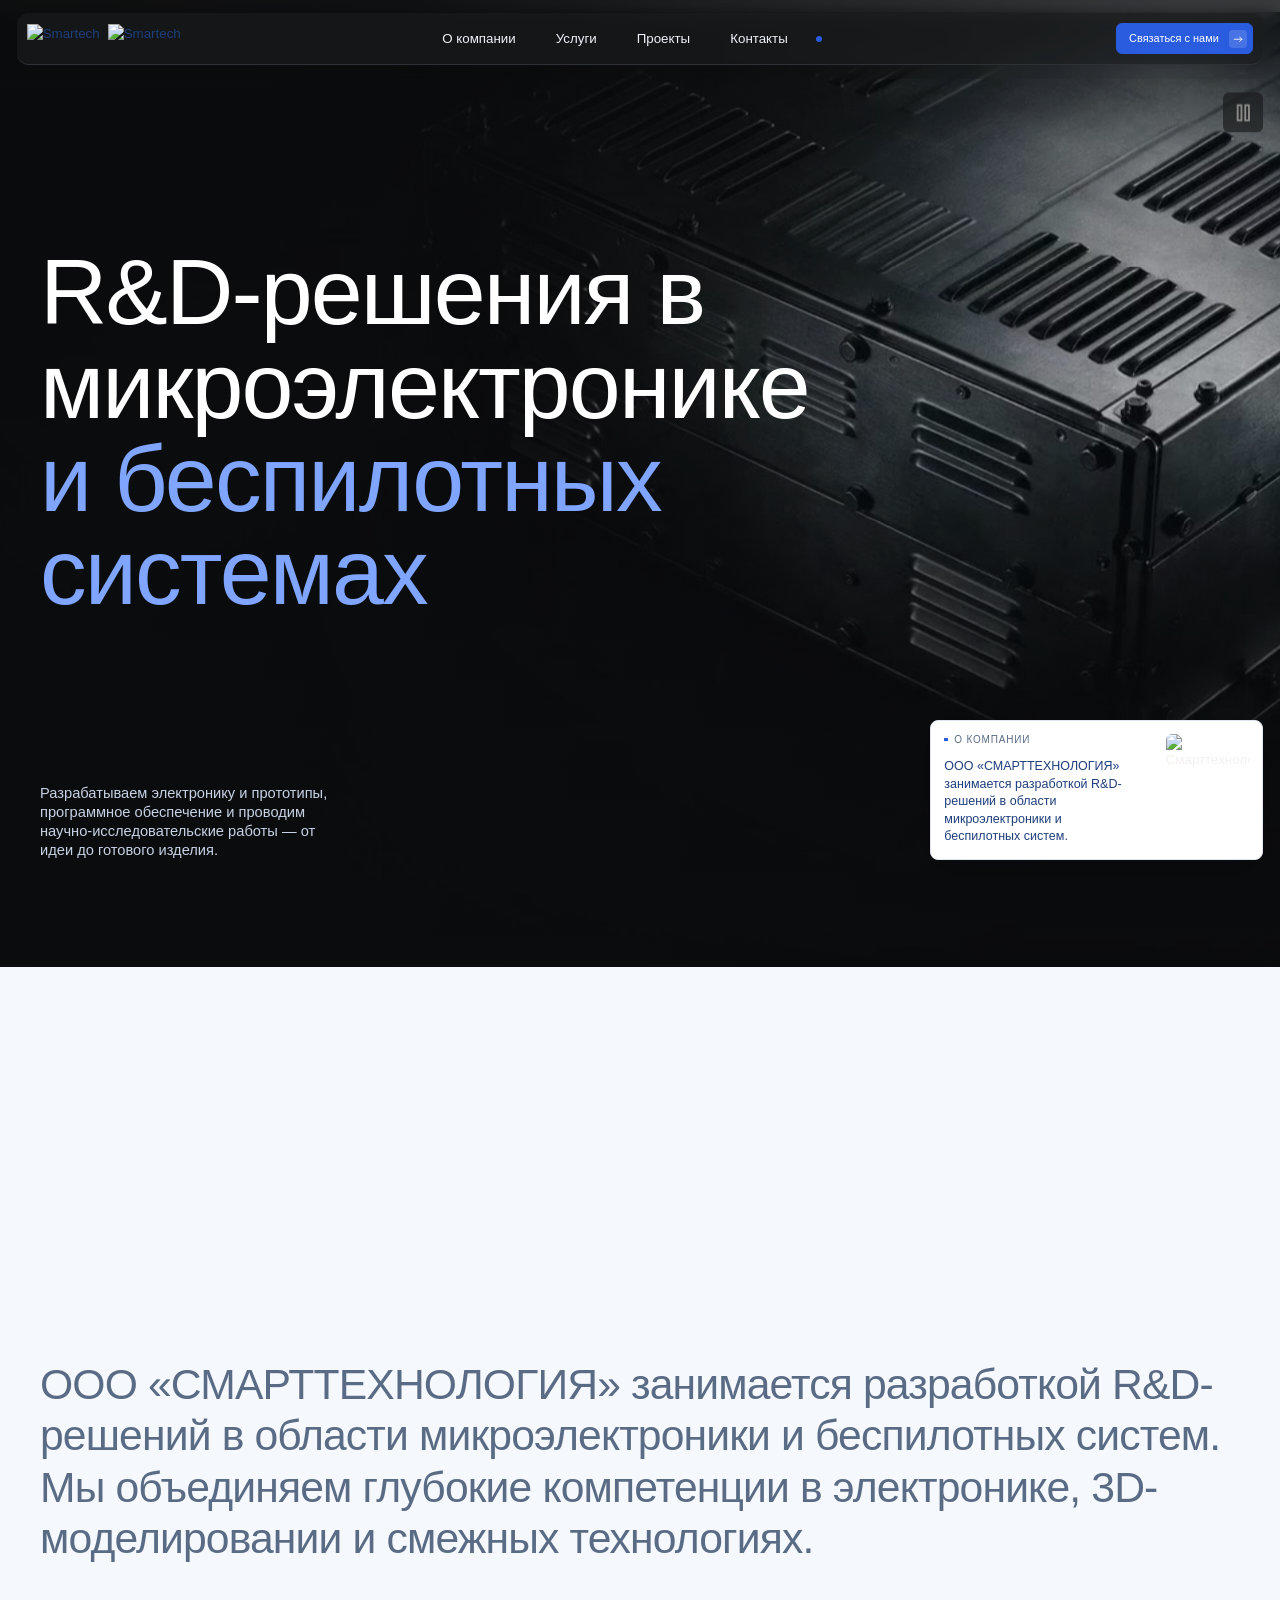
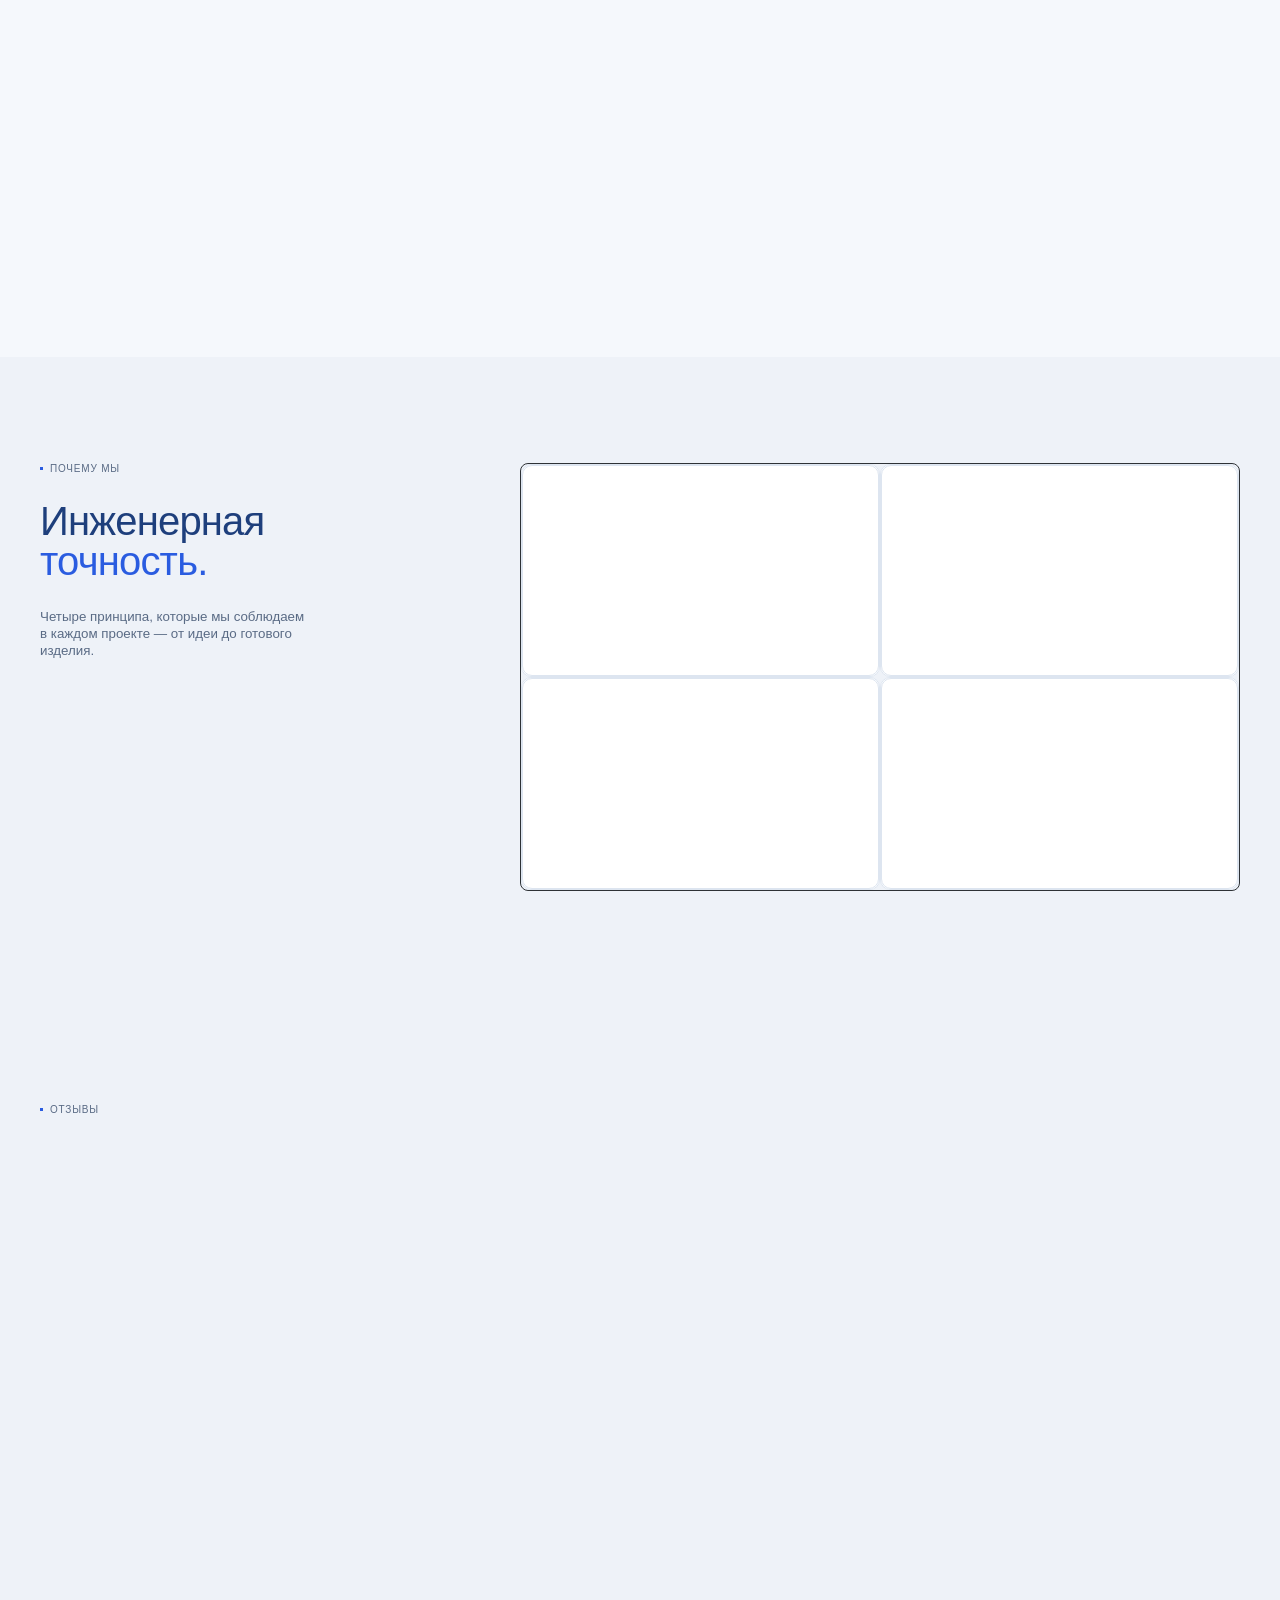
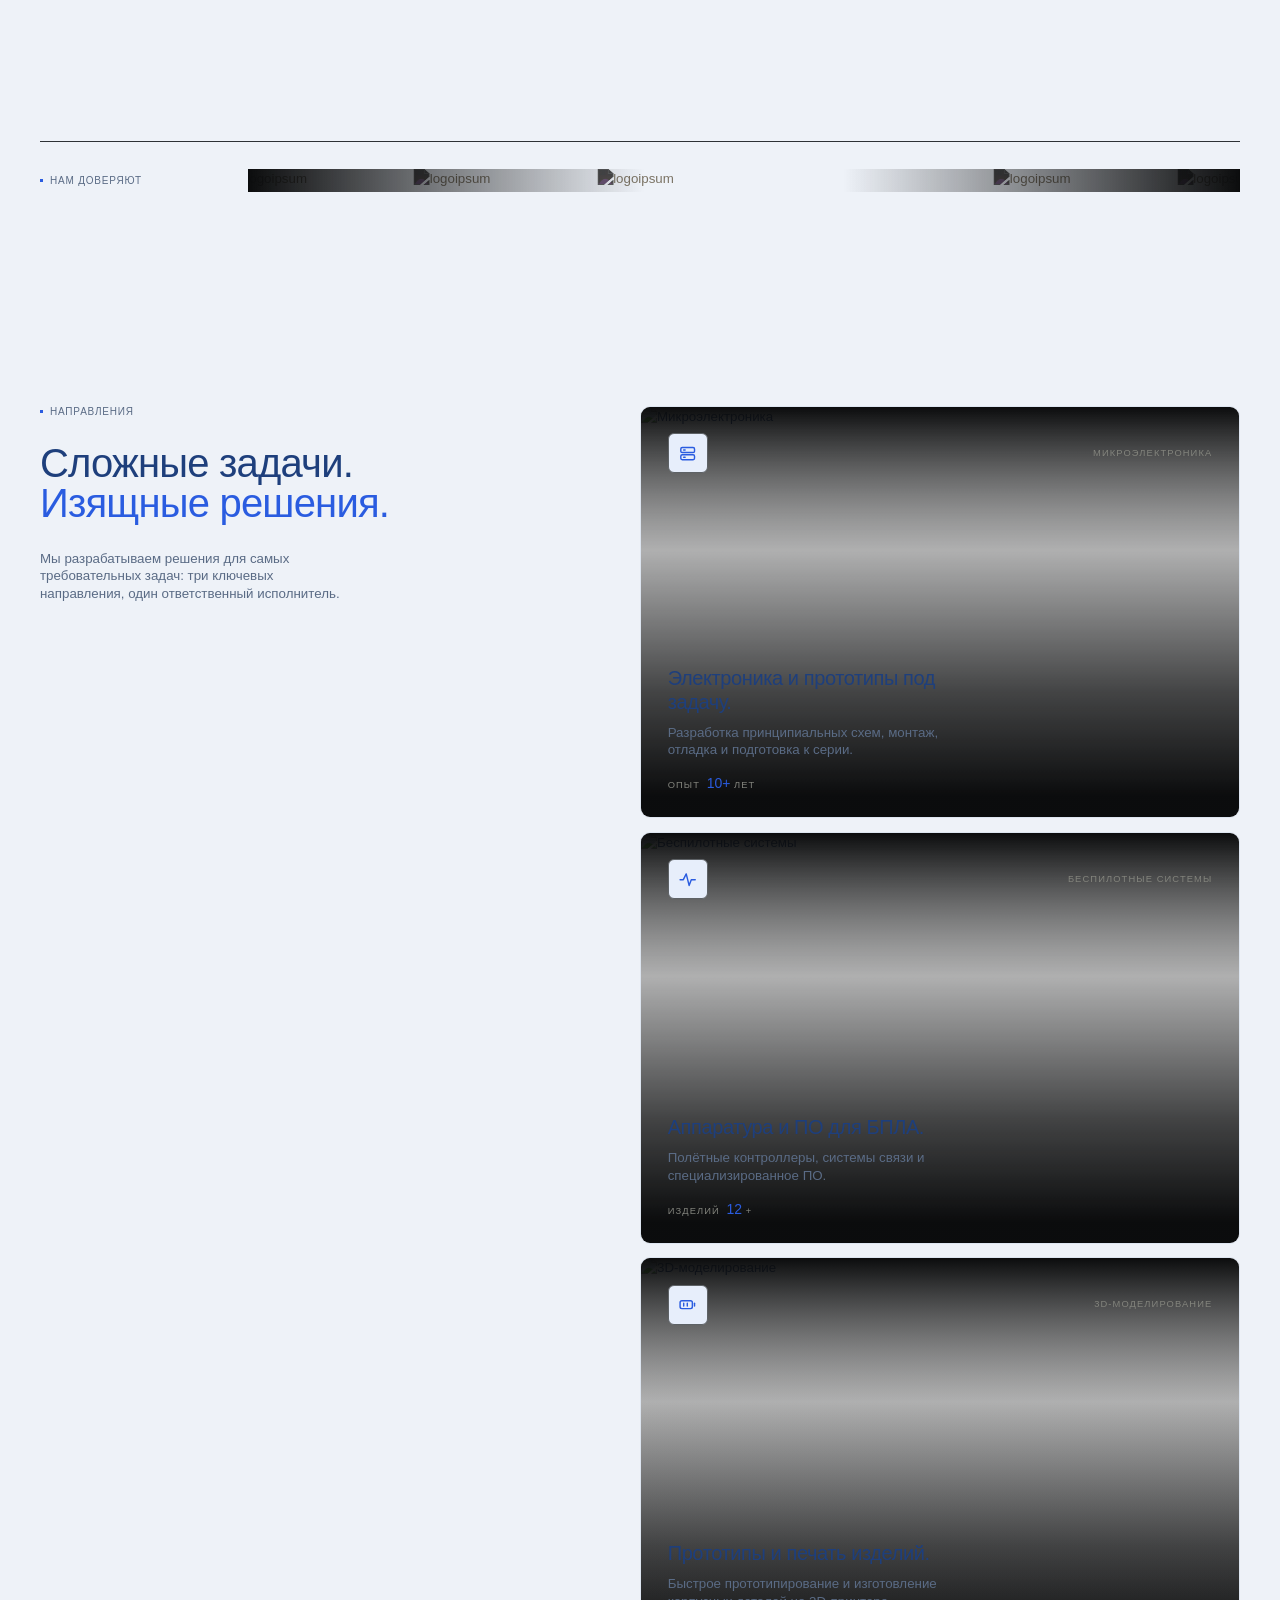
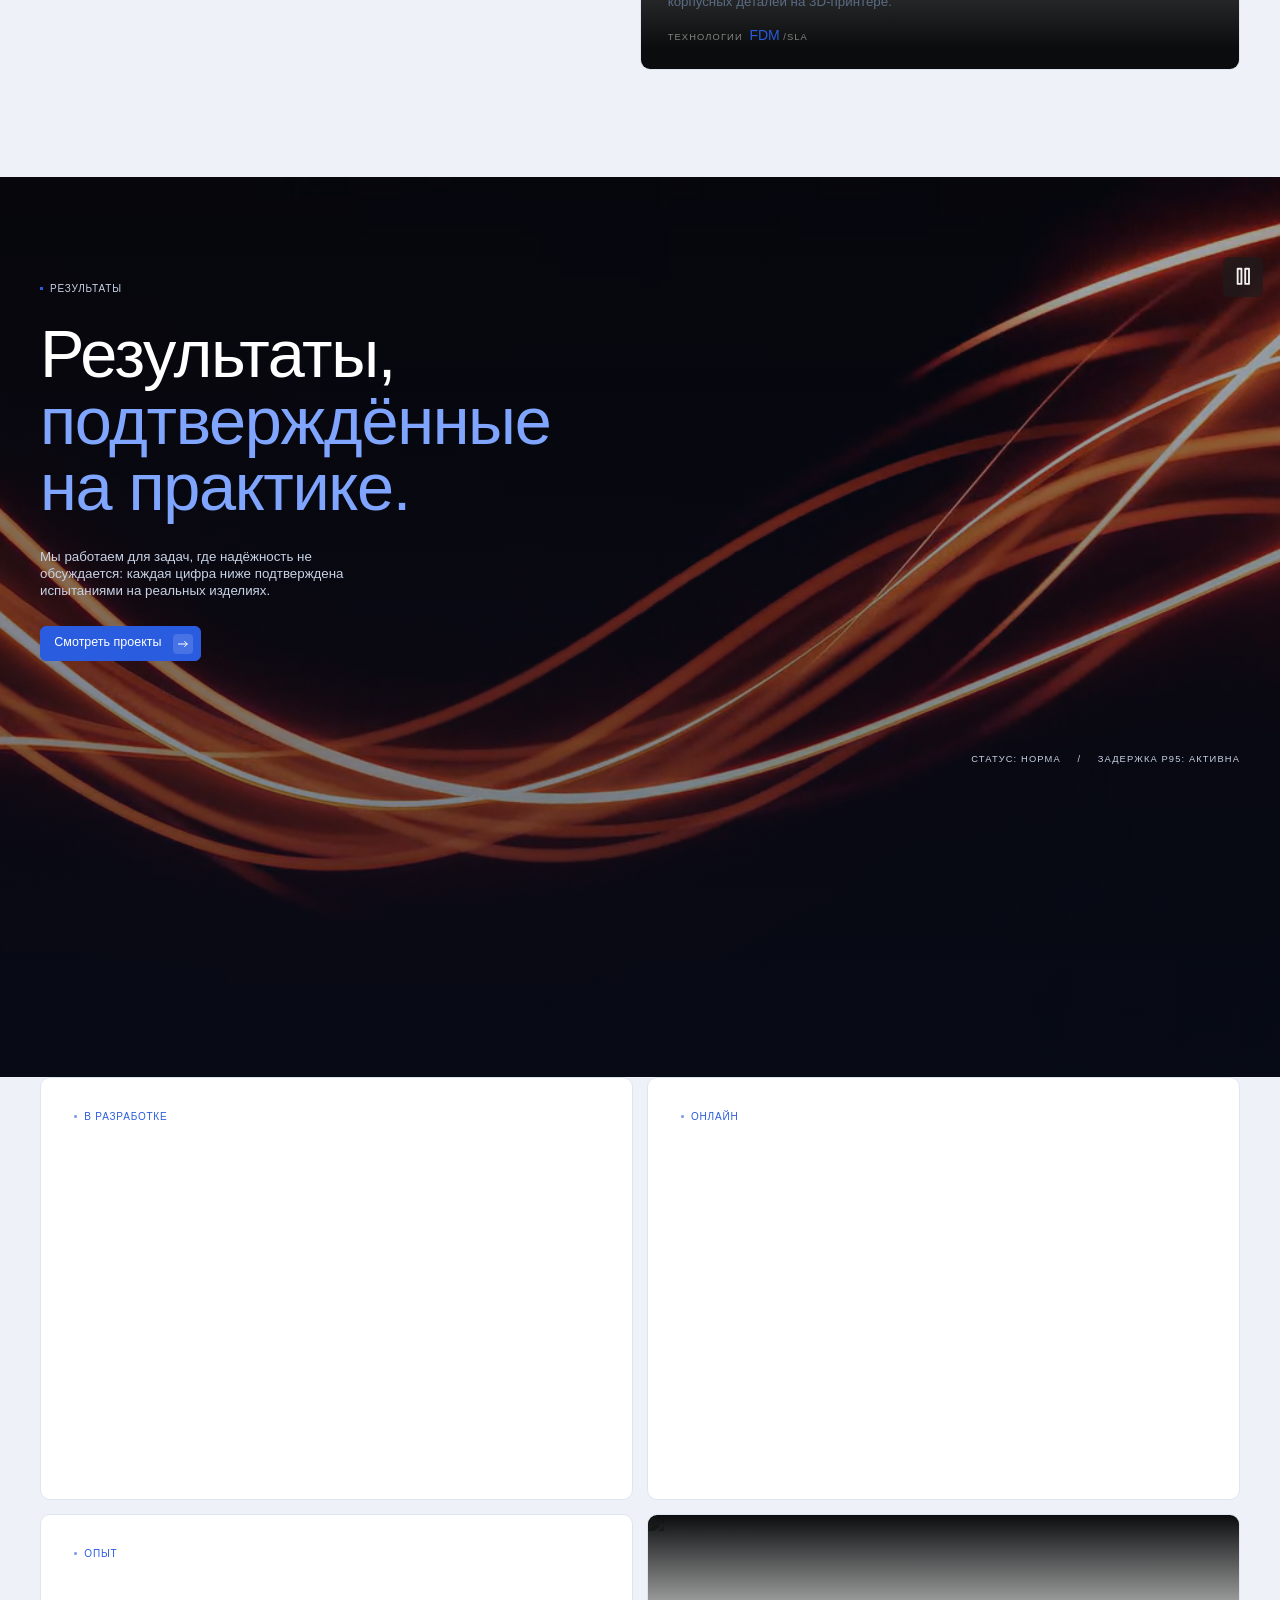
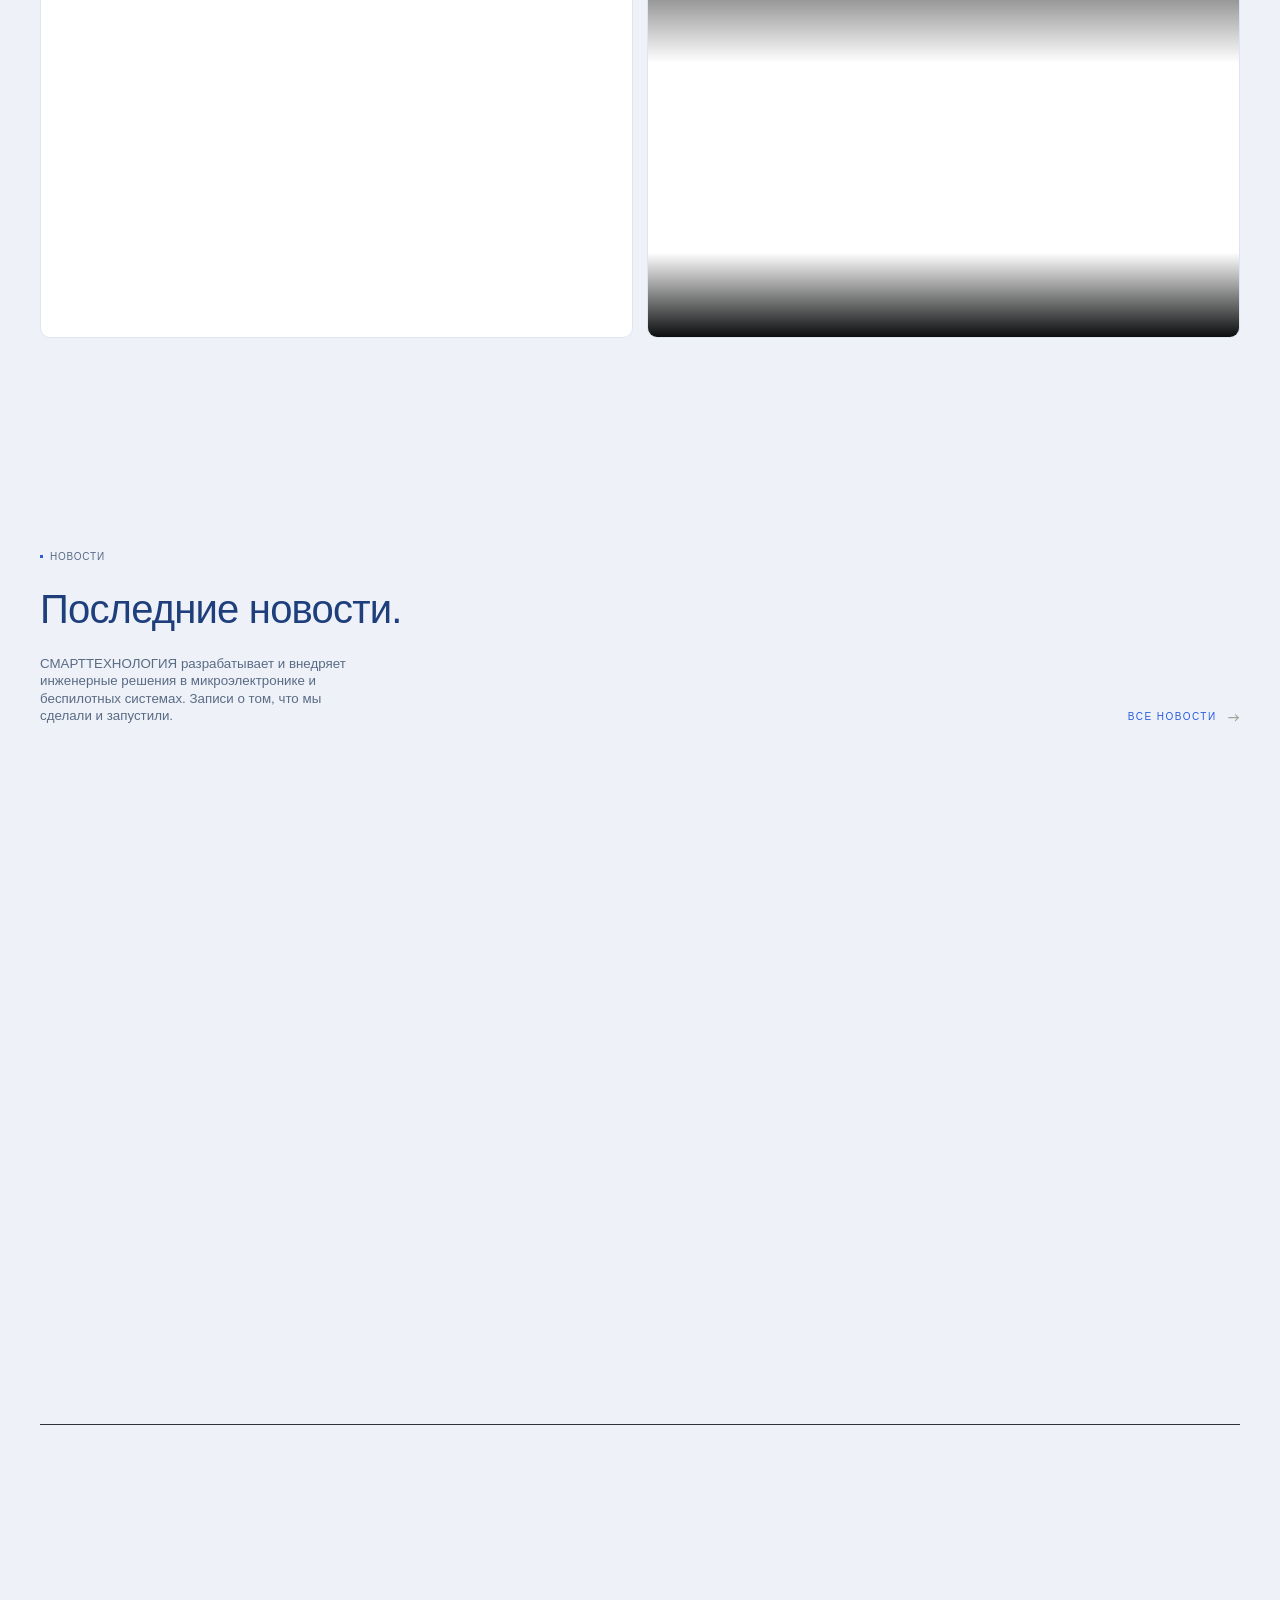
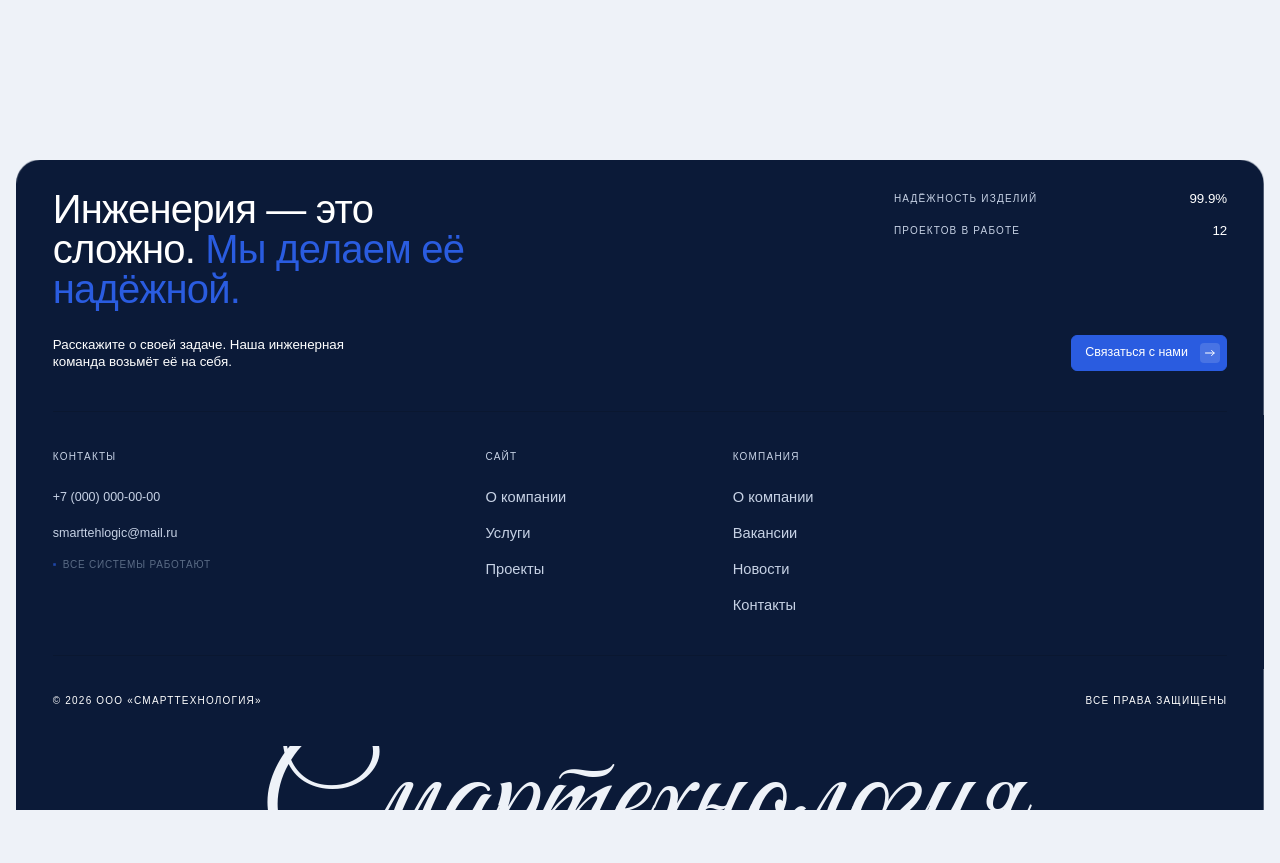
==== commit 34879a0a: "исправление выпадающего меню" ====
--- a/index.html
+++ b/index.html
@@ -439,7 +439,7 @@
                                     </div>
                                 </div>
                             </a>
-                            <div class="nav_dropdown">
+                            <div class="st-dropdown">
                                 <div class="nav_dropdown-toggle"><a data-link-action="link" href="contacts.html"
                                         class="nav_link w-inline-block">
                                         <div class="nav_link-text-col">
@@ -457,7 +457,7 @@
                                             <path d="m6 9.5 6 6 6-6" />
                                         </svg></div>
                                 </div>
-                                <div data-dropdown="mega-menu" class="mega_wrapper hide">
+                                <div data-dropdown="mega-menu" class="mega_wrapper">
                                     <div class="mega_component">
                                         <div class="mega_bg"></div>
                                         <div data-slide="coll-item" class="mega_column">
--- a/css/style.css
+++ b/css/style.css
@@ -1748,7 +1748,7 @@
   float: right;
   cursor: pointer;
   -webkit-tap-highlight-color: #0000;
-  tap-highlight-color: #0000;
+  -tap-highlight-color: #0000;
   -webkit-user-select: none;
   user-select: none;
   padding: 18px;
@@ -4975,7 +4975,7 @@
 .mega_item-arrow {
   aspect-ratio: 1;
   width: .9em;
-  color: var(--_theme---text-colors--brand);
+  color: blue;
   justify-content: center;
   align-items: center;
   display: flex;
@@ -4987,7 +4987,7 @@
   top: var(--sizes--zero);
   bottom: var(--sizes--zero);
   width: var(--border-stroke--main);
-  background-color: var(--_theme---border-colors--brand);
+  background-color: blue;
   position: absolute
 }
 
@@ -8044,7 +8044,7 @@
 
 /* Стрелка и напись «подробнее»: обычно приглушённая, синяя при наведении на карточку/ссылку */
 .card_action-text {
-  color: var(--st-blue) !important;
+  color: var(--st-muted) !important;
 }
 
 a:hover .card_action-text,
@@ -8128,7 +8128,7 @@
 }
 
 .is-project .hero_media-veil {
-  background: linear-gradient(180deg, rgba(10, 18, 36, .45) 0%, rgba(10, 18, 36, .8) 100%) !important;
+  background: linear-gradient(180deg, rgba(254, 254, 255, 0.45) 0%, rgba(21, 69, 180, 0.8) 100%) !important;
 }
 
 /* Кнопка «Связаться с нами»: при наведении фон чёрный, текст и стрелка синие */
@@ -8177,9 +8177,96 @@
   transition: width .3s ease, height .3s ease, border-radius .3s ease;
 }
 
-.nav_dropdown:hover .nav_dropdown-ch::before,
-.nav_dropdown:has(.mega_wrapper:not(.hide)) .nav_dropdown-ch::before {
+.st-dropdown:hover .nav_dropdown-ch::before,
+.st-dropdown.is-open .nav_dropdown-ch::before {
   width: 20px;
   height: 2px;
   border-radius: 1px;
+}
+
+/* Пункт меню текущей страницы — синий */
+.nav_link.is-current .nav_link-text,
+.nav_link.w--current .nav_link-text { color: var(--st-blue) !important; }
+
+.st-dropdown:hover .nav_dropdown-ch::before,
+
+/* ===== Выпадающее меню «Контакты» =====
+   Раньше им управляла анимация Webflow по классу nav_dropdown, и после быстрого ухода/возврата курсора меню
+   иногда оставалось скрытым. Теперь класс другой (st-dropdown): открытием управляют CSS и js/site.js. */
+.st-dropdown {
+  cursor: pointer;
+  flex-flow: column;
+  justify-content: center;
+  align-items: stretch;
+  height: 100%;
+  display: flex;
+}
+
+.st-dropdown .mega_wrapper {
+  visibility: hidden;
+  pointer-events: none;
+  transition: visibility 0s linear .3s;
+}
+
+.st-dropdown.is-open .mega_wrapper {
+  visibility: visible;
+  pointer-events: auto;
+  transition-delay: 0s;
+}
+
+.st-dropdown .mega_component {
+  opacity: 0;
+  transform: translateY(-.75em);
+  transition: opacity .24s ease, transform .36s cubic-bezier(.22, 1, .36, 1);
+}
+
+.st-dropdown.is-open .mega_component {
+  opacity: 1;
+  transform: none;
+}
+
+.st-dropdown .mega_bg {
+  transform: scaleY(0);
+  transition: transform .36s cubic-bezier(.22, 1, .36, 1);
+}
+
+.st-dropdown.is-open .mega_bg {
+  transform: scaleY(1);
+}
+
+.st-dropdown [data-slide="coll-item"] {
+  opacity: 0;
+  transform: translateY(.5em);
+  transition: opacity .24s ease, transform .36s cubic-bezier(.22, 1, .36, 1);
+}
+
+.st-dropdown.is-open [data-slide="coll-item"] {
+  opacity: 1;
+  transform: none;
+}
+
+.st-dropdown.is-open [data-slide="coll-item"]:nth-of-type(2) {
+  transition-delay: .1s;
+}
+
+.st-dropdown.is-open [data-slide="coll-item"]:nth-of-type(3) {
+  transition-delay: .16s;
+}
+
+/* затемнение страницы под открытым меню (только на десктопе; на мобильном его включает кнопка-«бургер») */
+@media (min-width: 992px) {
+  html:has(.st-dropdown.is-open) .header_scrim.hide {
+    display: block !important;
+    animation: st-scrim-in .2s ease both;
+  }
+}
+
+@keyframes st-scrim-in {
+  from {
+    opacity: 0;
+  }
+
+  to {
+    opacity: 1;
+  }
 }
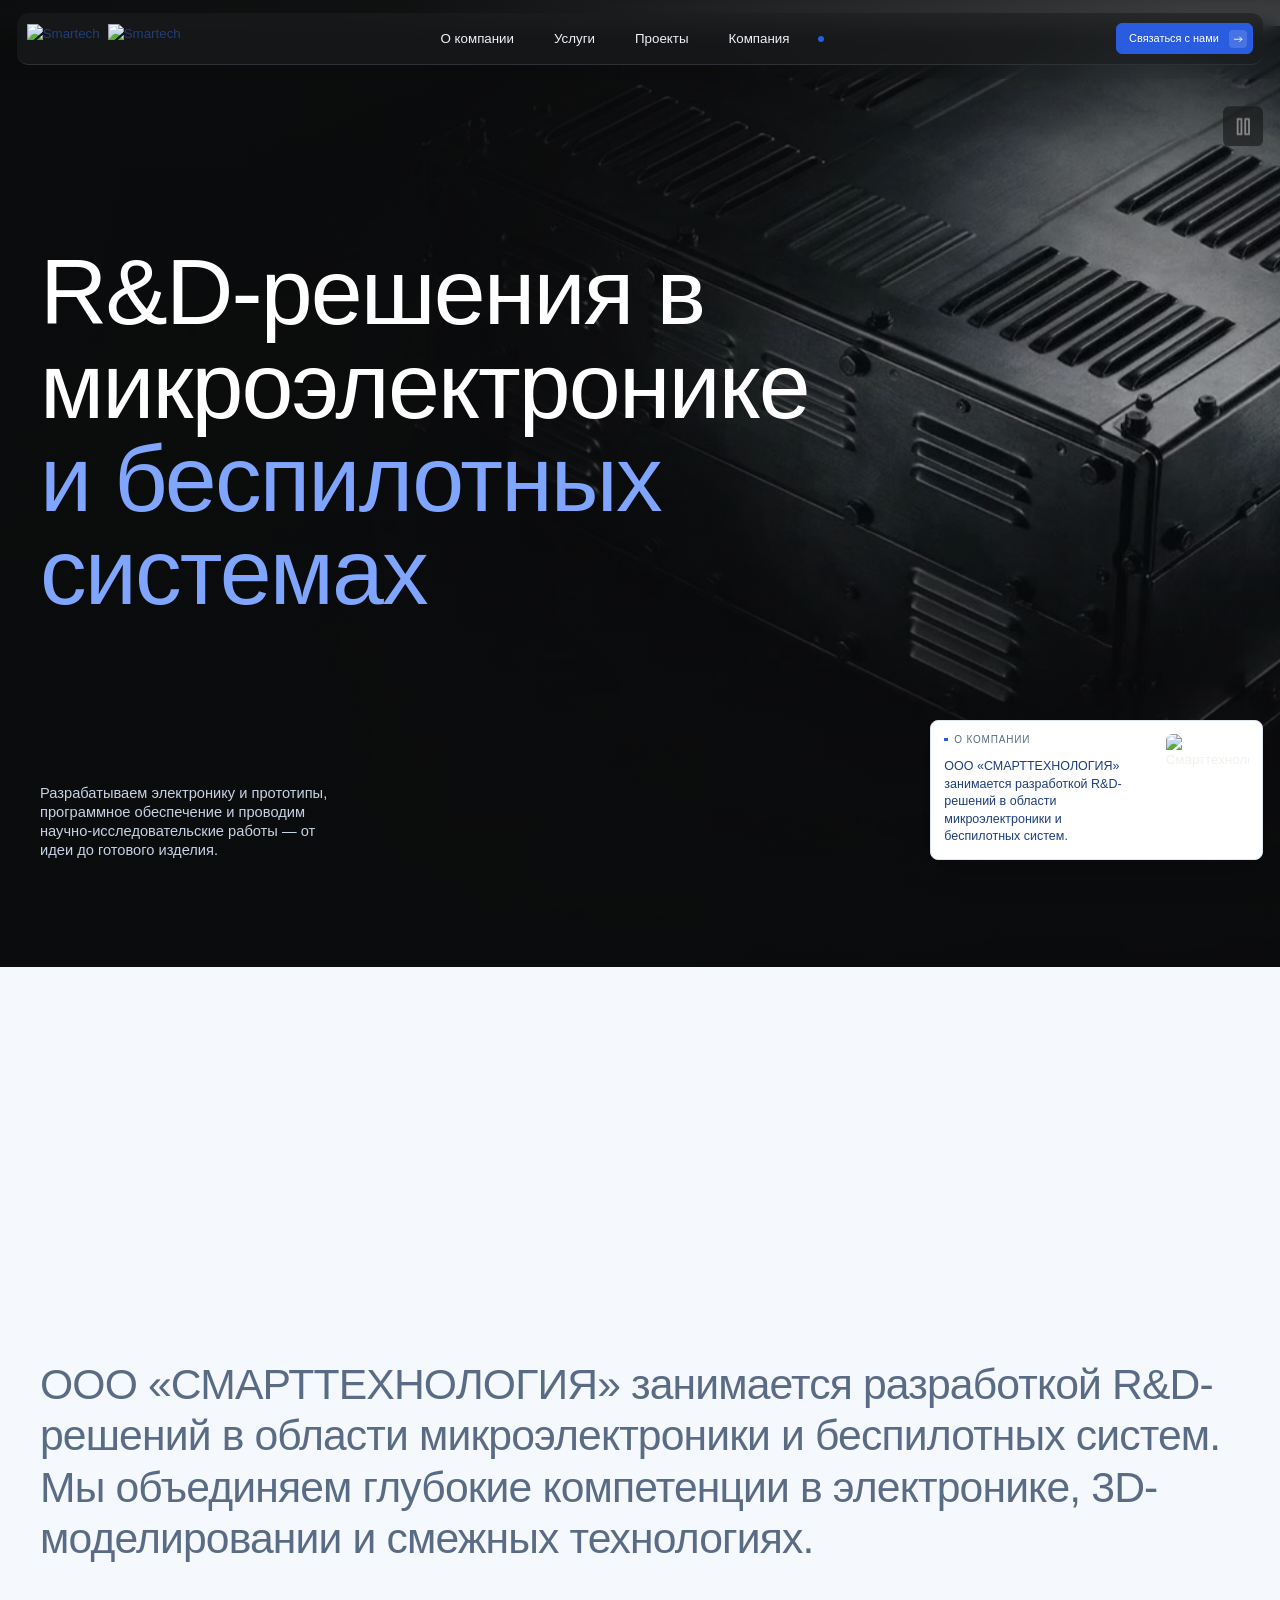
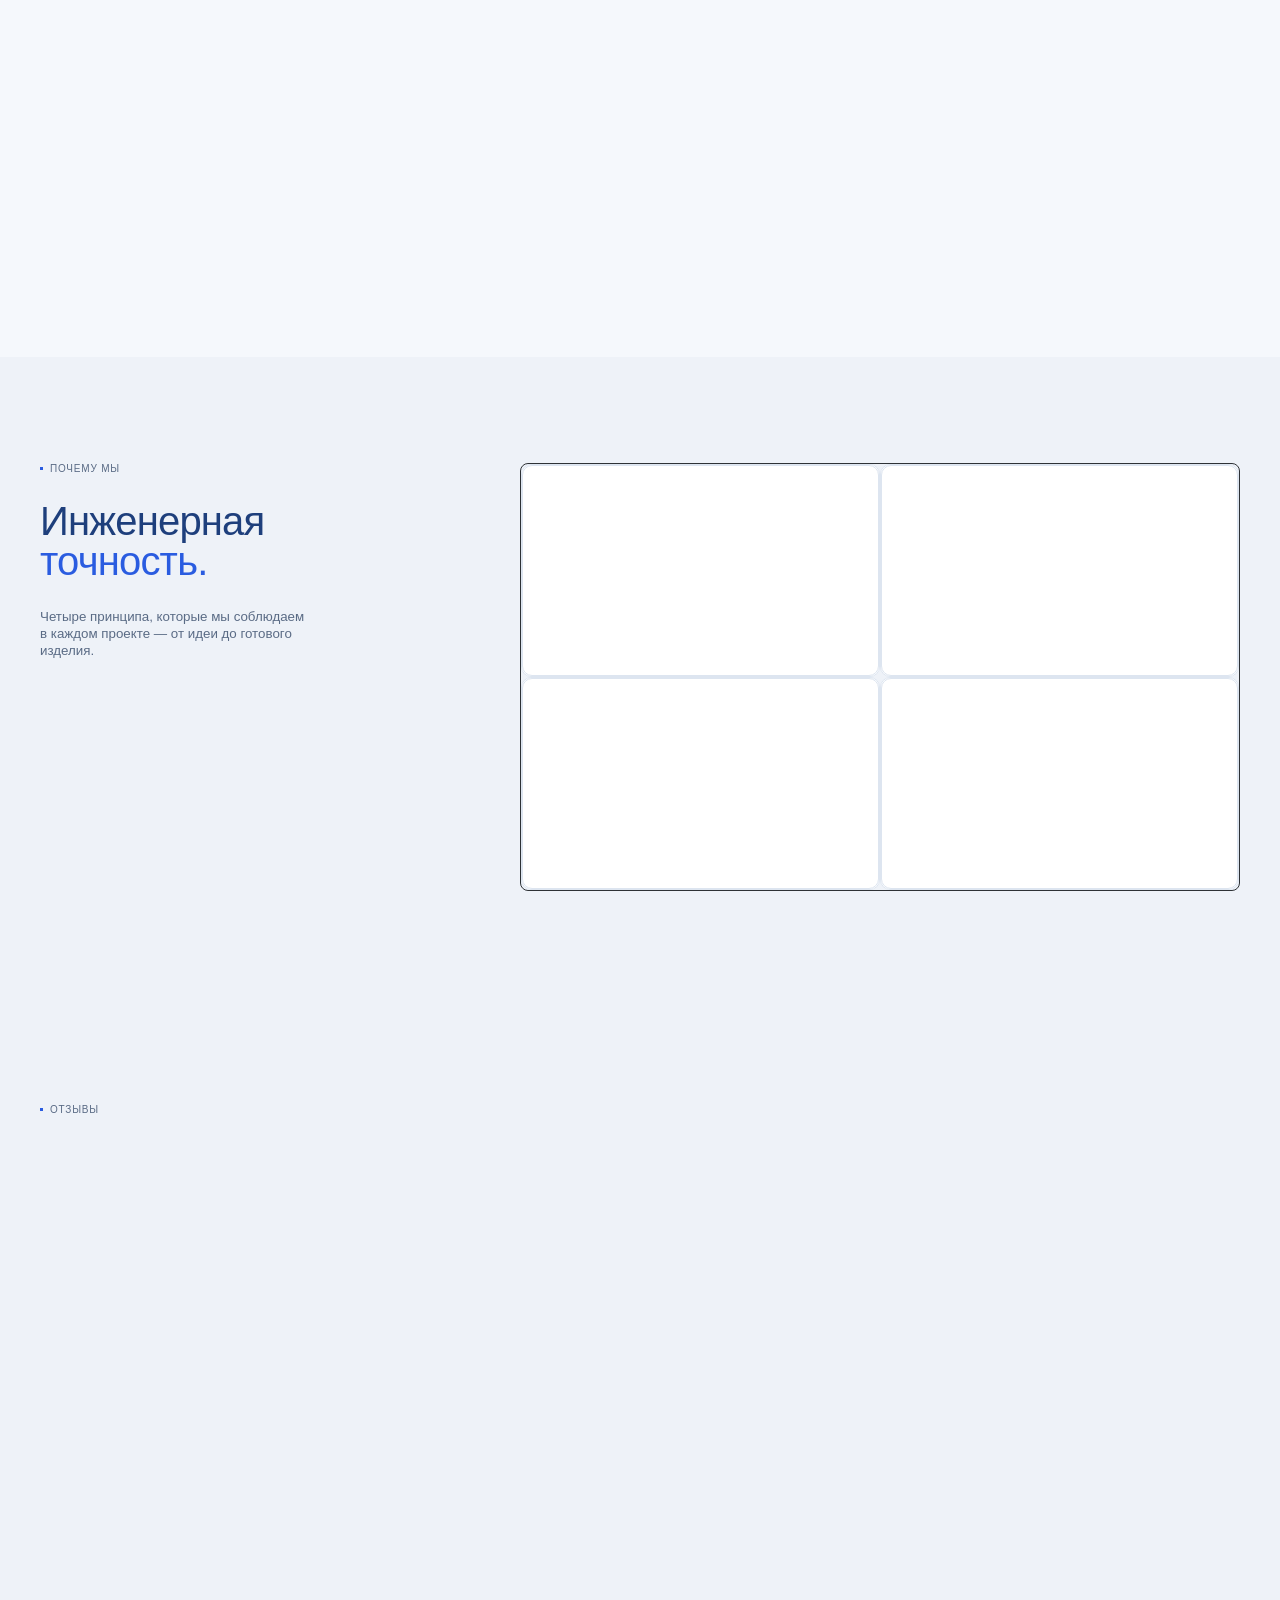
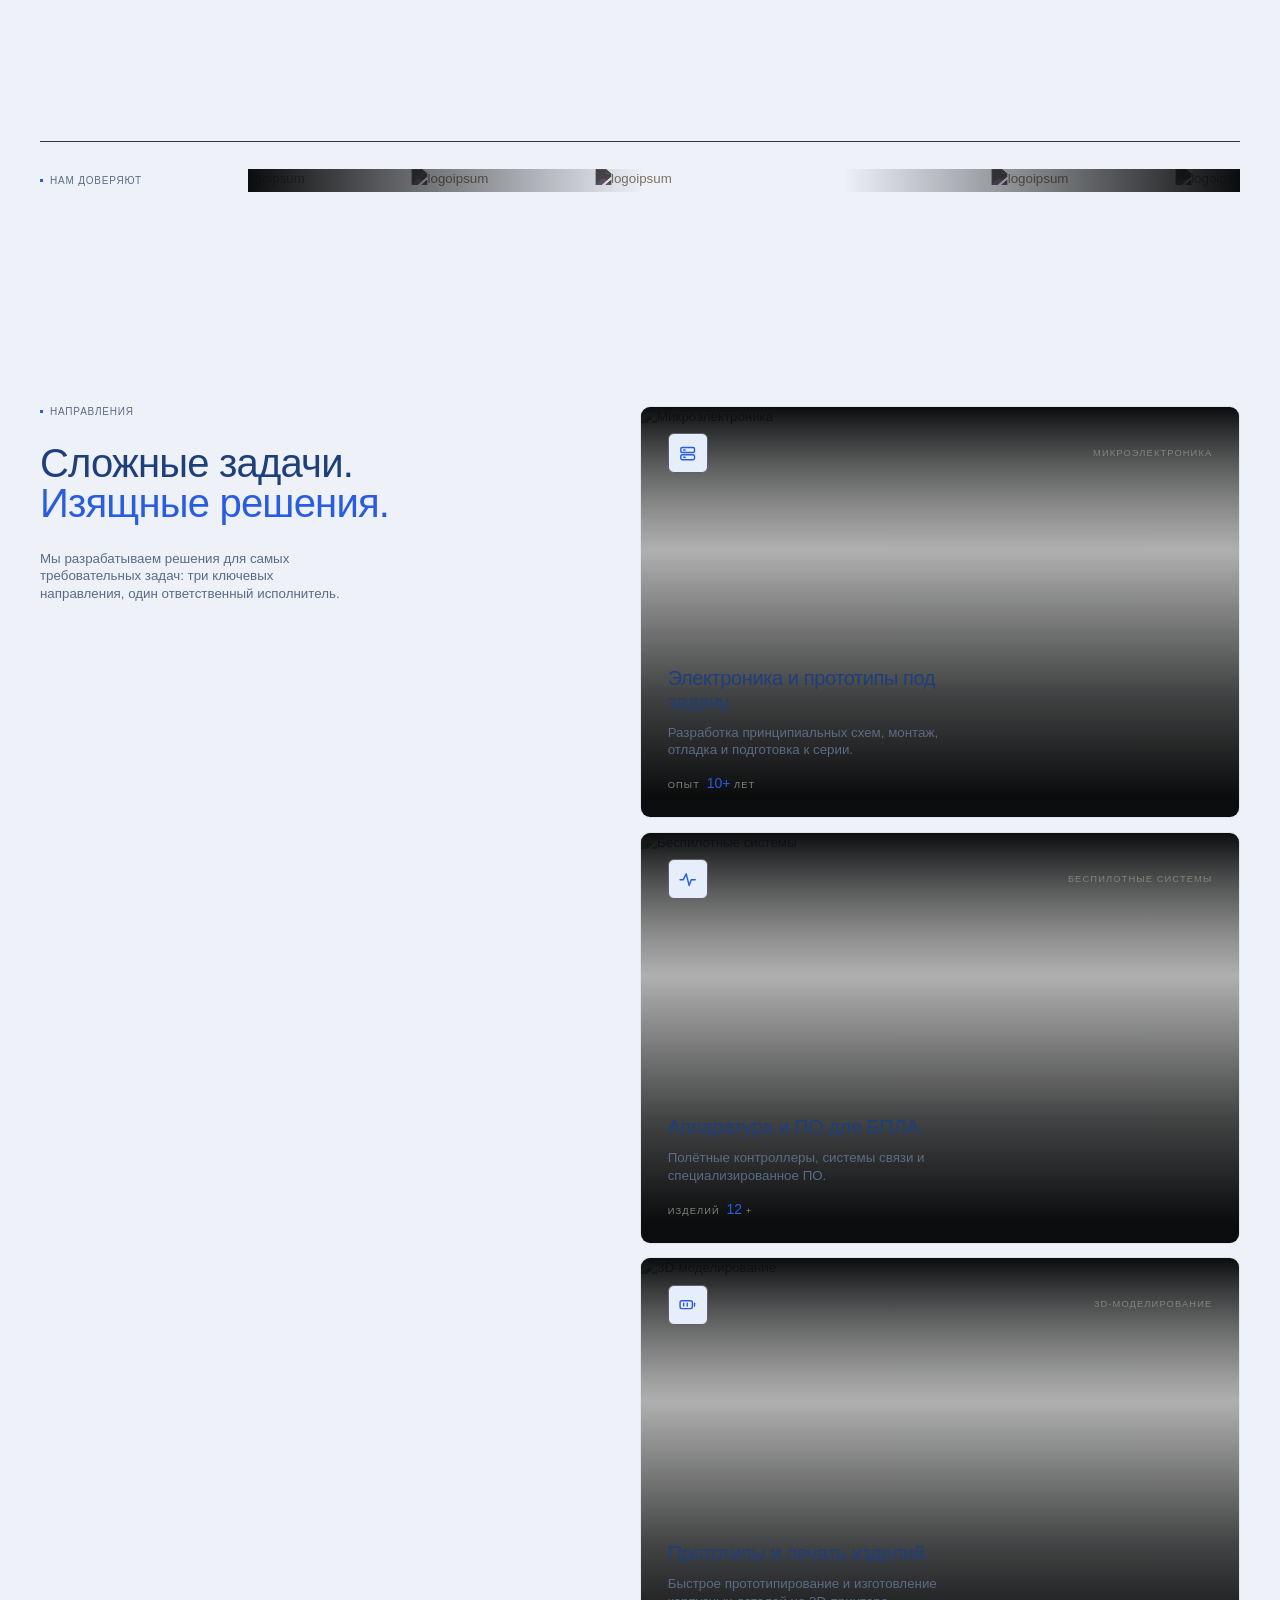
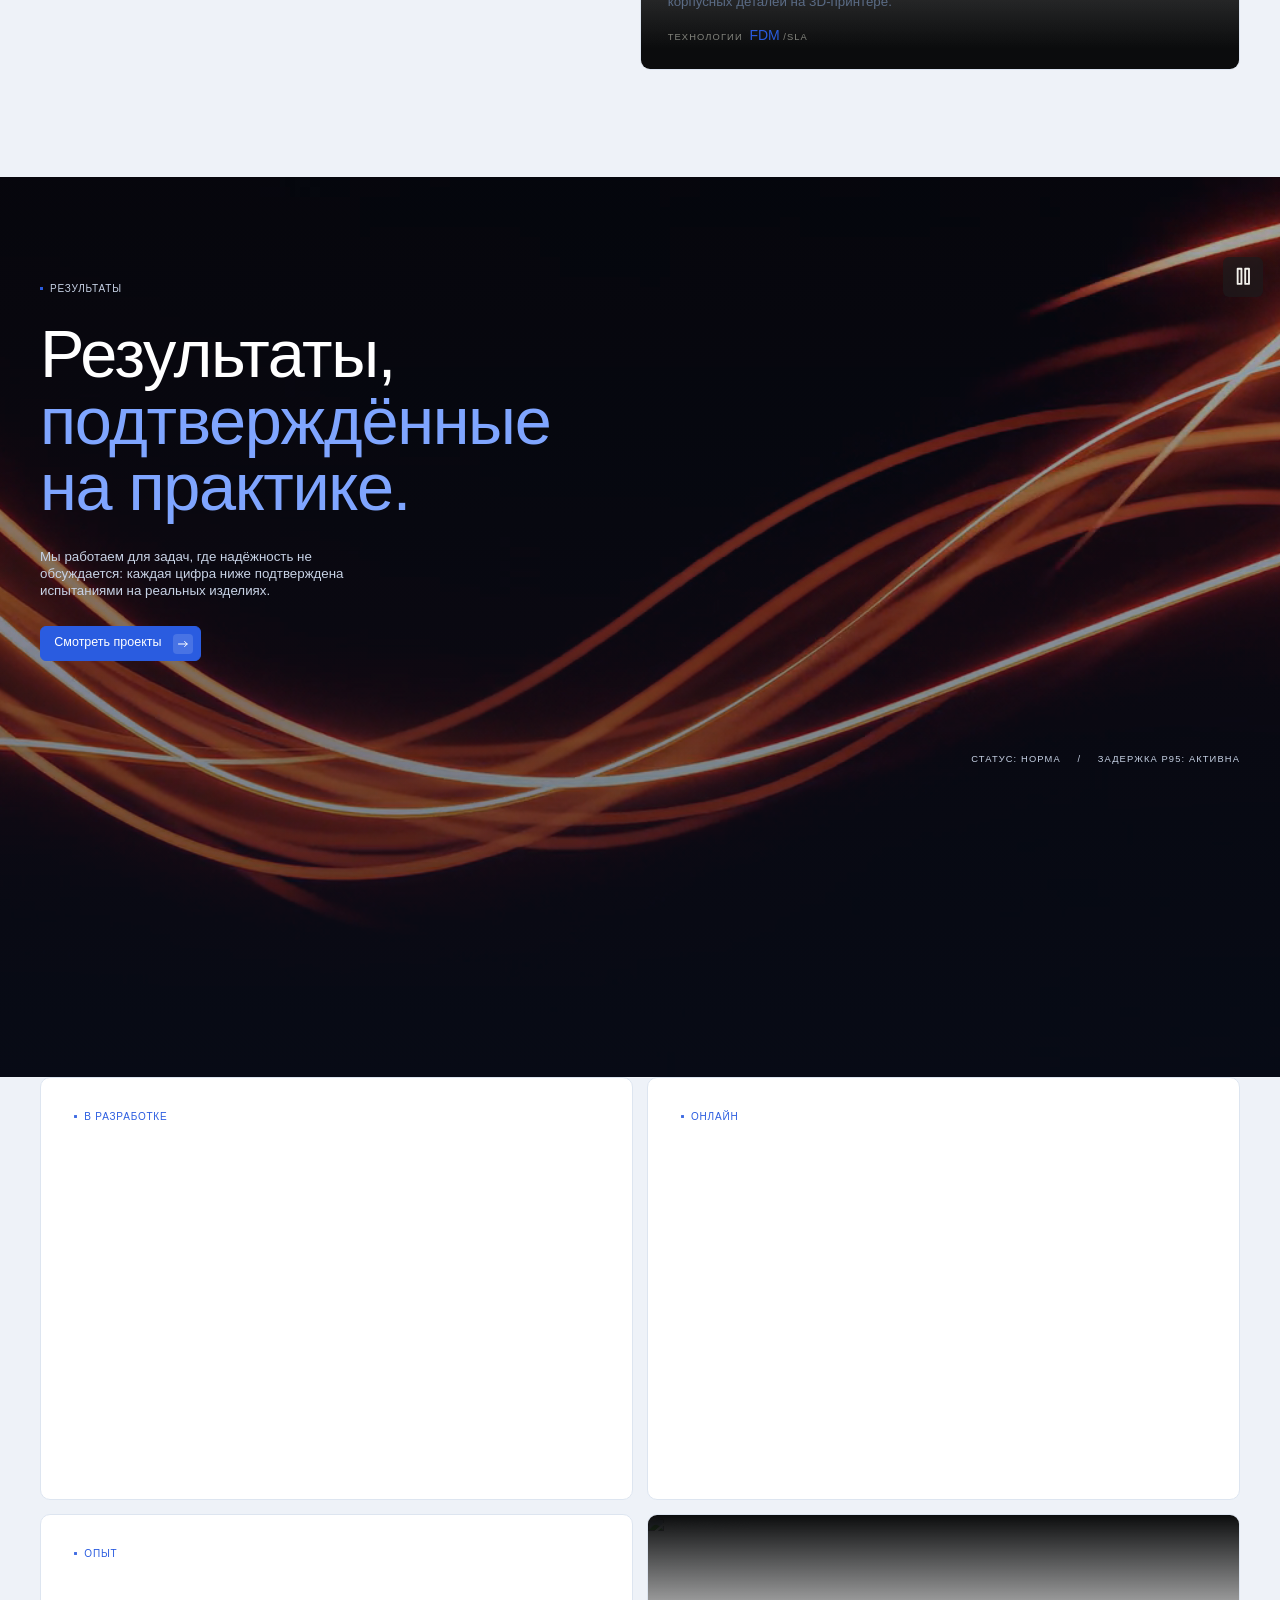
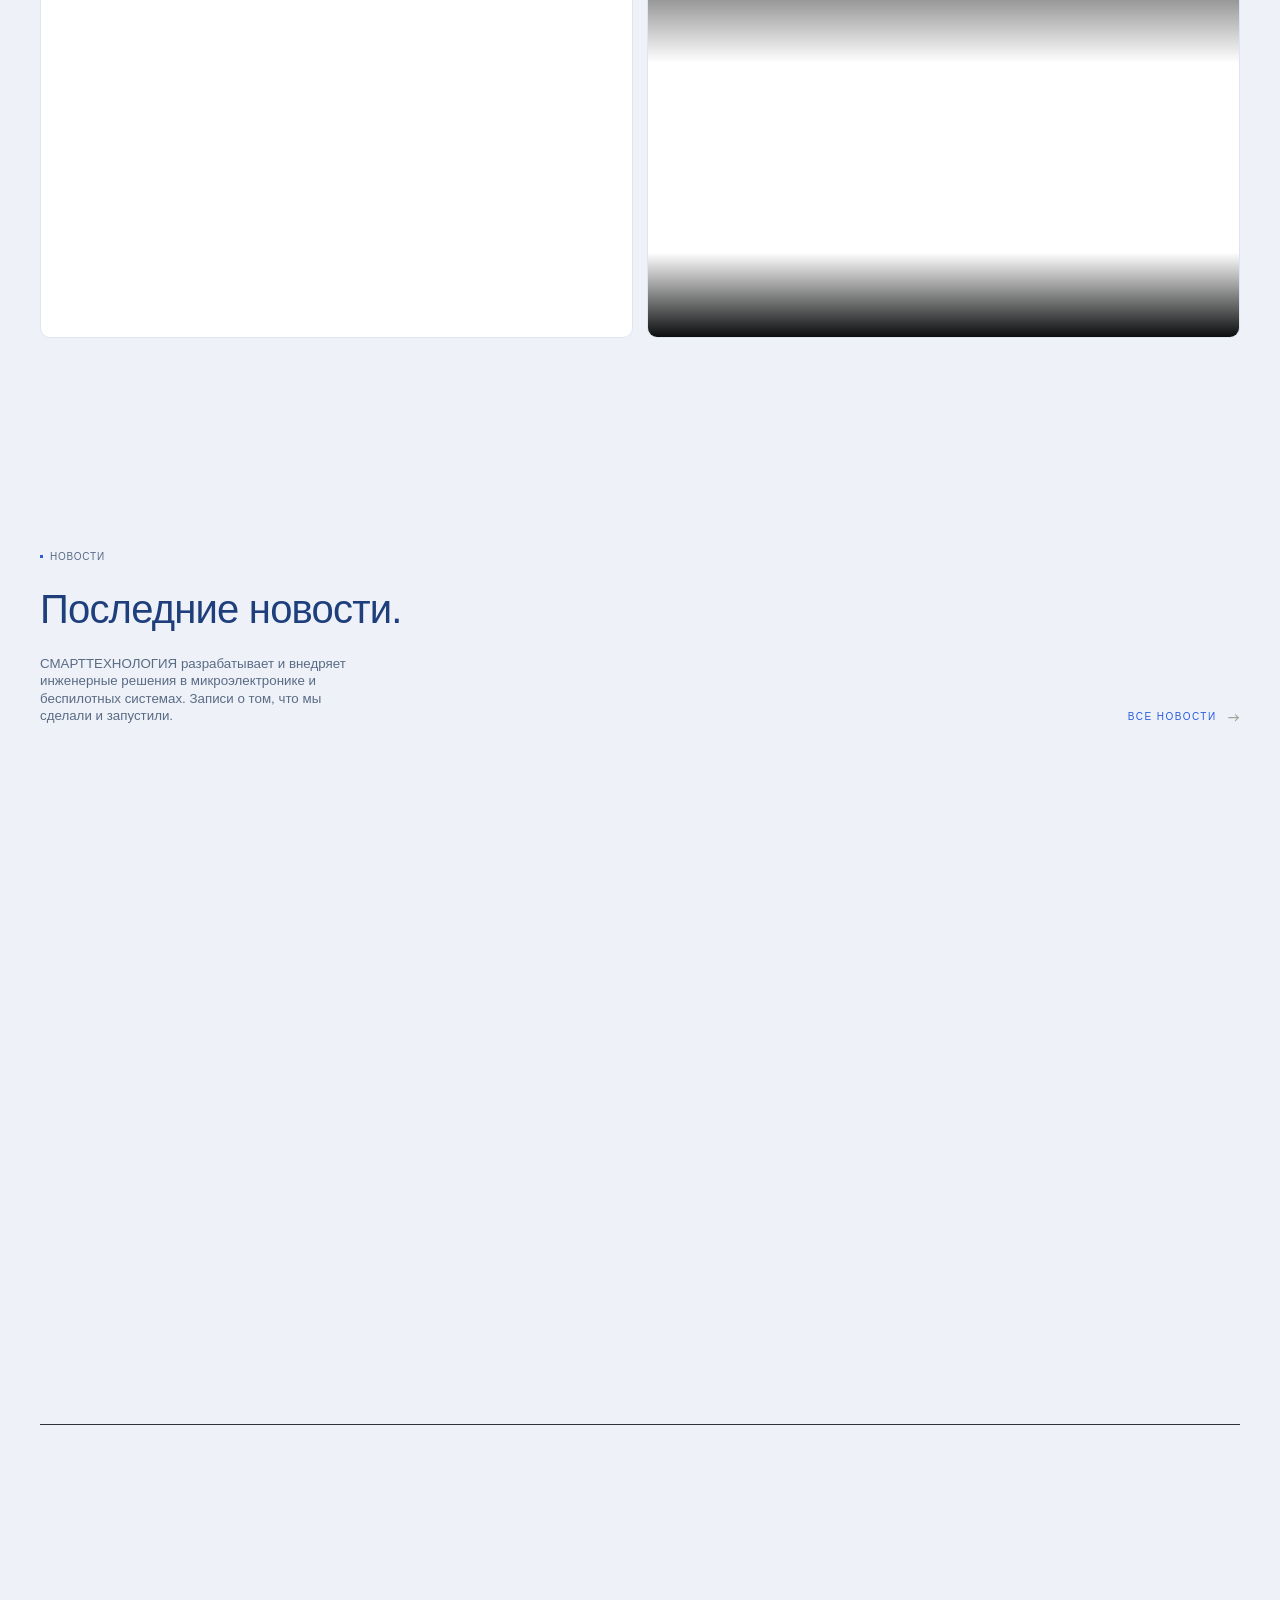
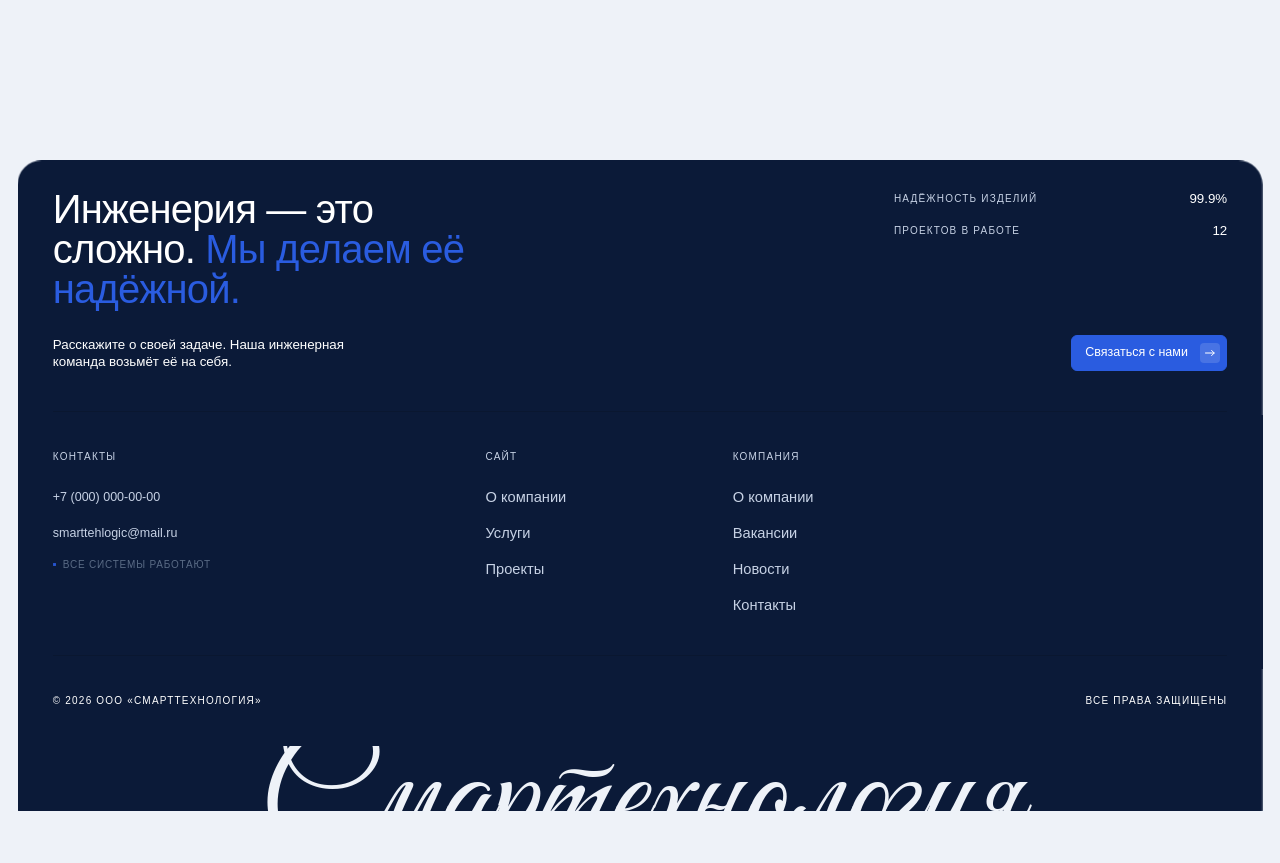
==== commit 45c4877e: "contacts на company" ====
--- a/index.html
+++ b/index.html
@@ -172,7 +172,7 @@
                                         </div>
                                         <div class="menu_list"><a
                                                 data-wf-component-id="67a278fe-d44d-183d-cd61-1c6b88a5c2da"
-                                                data-wf-variant-state="base" href="/company"
+                                                data-wf-variant-state="base" href="company.html"
                                                 class="mega_list-item w-inline-block">
                                                 <div class="mega_item-line"></div>
                                                 <div class="mega_item-header">
@@ -410,7 +410,7 @@
                                 </div>
                             </div>
                         </div>
-                        <nav class="nav_menu"><a data-link-action="link" href="/company"
+                        <nav class="nav_menu"><a data-link-action="link" href="company.html"
                                 class="nav_link w-inline-block">
                                 <div class="nav_link-text-col">
                                     <div data-link-action="text-row-01" class="nav_link-text-row row-01">
@@ -440,14 +440,14 @@
                                 </div>
                             </a>
                             <div class="st-dropdown">
-                                <div class="nav_dropdown-toggle"><a data-link-action="link" href="contacts.html"
+                                <div class="nav_dropdown-toggle"><a data-link-action="link" href="company.html"
                                         class="nav_link w-inline-block">
                                         <div class="nav_link-text-col">
                                             <div data-link-action="text-row-01" class="nav_link-text-row row-01">
-                                                <div data-ilnk-action="text" class="nav_link-text">Контакты</div>
+                                                <div data-ilnk-action="text" class="nav_link-text">Компания</div>
                                             </div>
                                             <div data-link-action="text-row-02" class="nav_link-text-row row-02">
-                                                <div data-link-action="text" class="nav_link-text">Контакты</div>
+                                                <div data-link-action="text" class="nav_link-text">Компания</div>
                                             </div>
                                         </div>
                                     </a>
@@ -469,7 +469,7 @@
                                             </div>
                                             <div class="mega_list"><a
                                                     data-wf-component-id="67a278fe-d44d-183d-cd61-1c6b88a5c2da"
-                                                    data-wf-variant-state="base" href="/company"
+                                                    data-wf-variant-state="base" href="company.html"
                                                     class="mega_list-item w-inline-block">
                                                     <div class="mega_item-line"></div>
                                                     <div class="mega_item-header">
@@ -735,7 +735,7 @@
                                 <div class="w-dyn-list">
                                     <div role="list" class="w-dyn-items">
                                         <div role="listitem" class="w-dyn-item"><a aria-label="О компании"
-                                                data-card-action="card" href="/company"
+                                                data-card-action="card" href="company.html"
                                                 class="hero_promo w-inline-block">
                                                 <div class="hero_promo-body">
                                                     <div data-load-action="fade-self-item"
@@ -1811,7 +1811,7 @@
                                 <div class="text-style-eyebrow is-footer">сайт</div>
                                 <div class="footer_sitemap-list"><a data-link-action="link"
                                         data-wf-component-id="4adab9d7-4a67-f2a1-d014-f720292856e0"
-                                        data-wf-variant-state="base" href="/company"
+                                        data-wf-variant-state="base" href="company.html"
                                         class="footer_link w-inline-block">
                                         <div class="footer_link-text-col">
                                             <div data-link-action="text-row-01" class="footer_link-text-row">
@@ -1854,7 +1854,7 @@
                                 <div class="text-style-eyebrow is-footer">Компания</div>
                                 <div class="footer_sitemap-list"><a data-link-action="link"
                                         data-wf-component-id="4adab9d7-4a67-f2a1-d014-f720292856e0"
-                                        data-wf-variant-state="base" href="/company" class="footer_link w-inline-block">
+                                        data-wf-variant-state="base" href="company.html" class="footer_link w-inline-block">
                                         <div class="footer_link-text-col">
                                             <div data-link-action="text-row-01" class="footer_link-text-row">
                                                 <div class="footer_link-text">О компании</div>
--- a/css/style.css
+++ b/css/style.css
@@ -1748,7 +1748,6 @@
   float: right;
   cursor: pointer;
   -webkit-tap-highlight-color: #0000;
-  -tap-highlight-color: #0000;
   -webkit-user-select: none;
   user-select: none;
   padding: 18px;
@@ -7417,11 +7416,12 @@
   font-style: normal;
 }
 
-/* 11.8em = прежние 1180%; на узких экранах уменьшается, чтобы влезть в одну строку */
-/* Большая надпись видна наполовину: высота блока = половина высоты заглавных букв (≈0.36 от размера шрифта) + полоса снизу.
-   Хотите видеть больше/меньше — меняйте множитель .358 (≈ половина высоты заглавных). */
+/* размер надписи: 22em, но не больше 11vw — на узких экранах уменьшается, чтобы влезть в одну строку.
+   Если меняете размер здесь, поменяйте его и в .footer_big-text-box ниже (там же множитель .4 — какая часть букв видна). */
+/* Большая надпись видна наполовину: высота блока = доля размера шрифта + полоса снизу.
+   Хотите видеть больше/меньше букв — меняйте множитель .4 (больше число — видно больше). */
 .footer_big-text-box {
-  height: calc(.358 * min(11.8em, 12.2vw) + var(--st-strip)) !important;
+  height: calc(.4 * min(22em, 11vw) + var(--st-strip)) !important; /* min(22em, 11vw) — тот же размер, что у .footer_big-text */
 }
 
 .footer .text-color-primary {
@@ -8188,8 +8188,6 @@
 .nav_link.is-current .nav_link-text,
 .nav_link.w--current .nav_link-text { color: var(--st-blue) !important; }
 
-.st-dropdown:hover .nav_dropdown-ch::before,
-
 /* ===== Выпадающее меню «Контакты» =====
    Раньше им управляла анимация Webflow по классу nav_dropdown, и после быстрого ухода/возврата курсора меню
    иногда оставалось скрытым. Теперь класс другой (st-dropdown): открытием управляют CSS и js/site.js. */
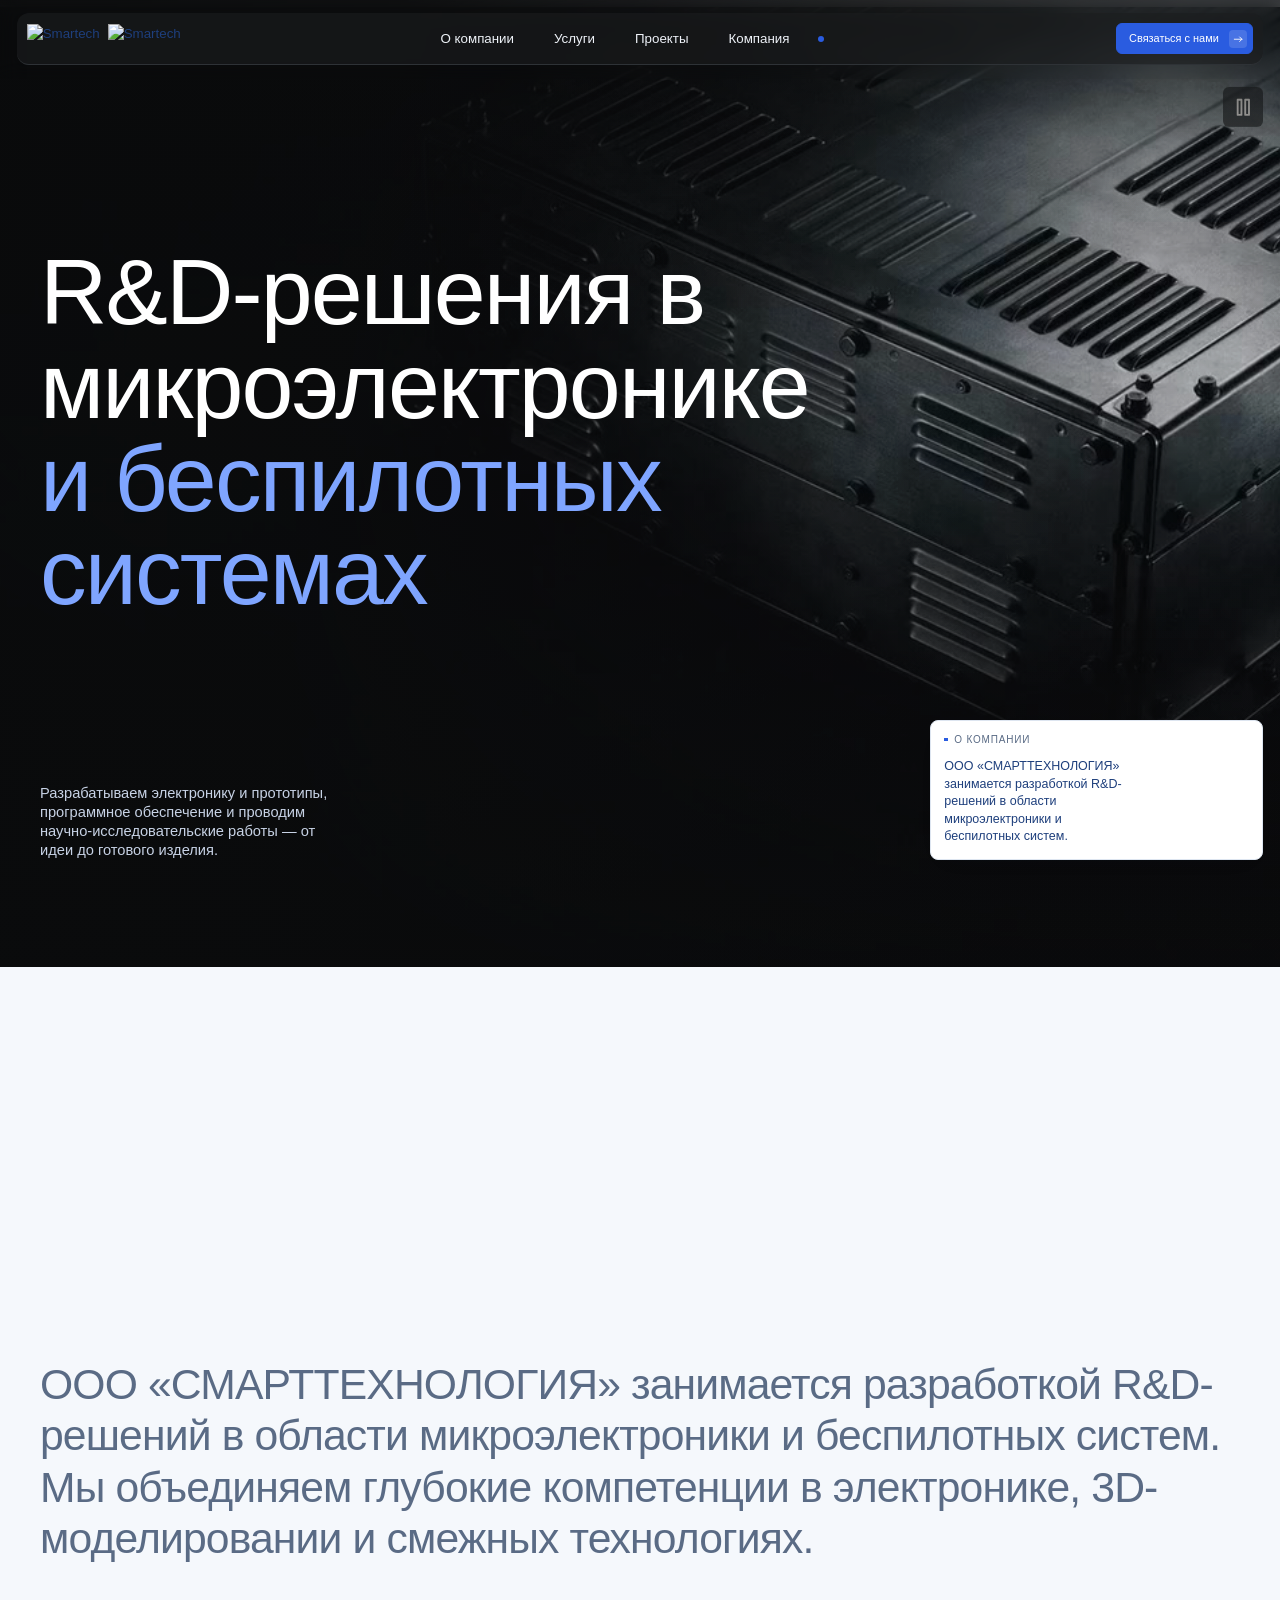
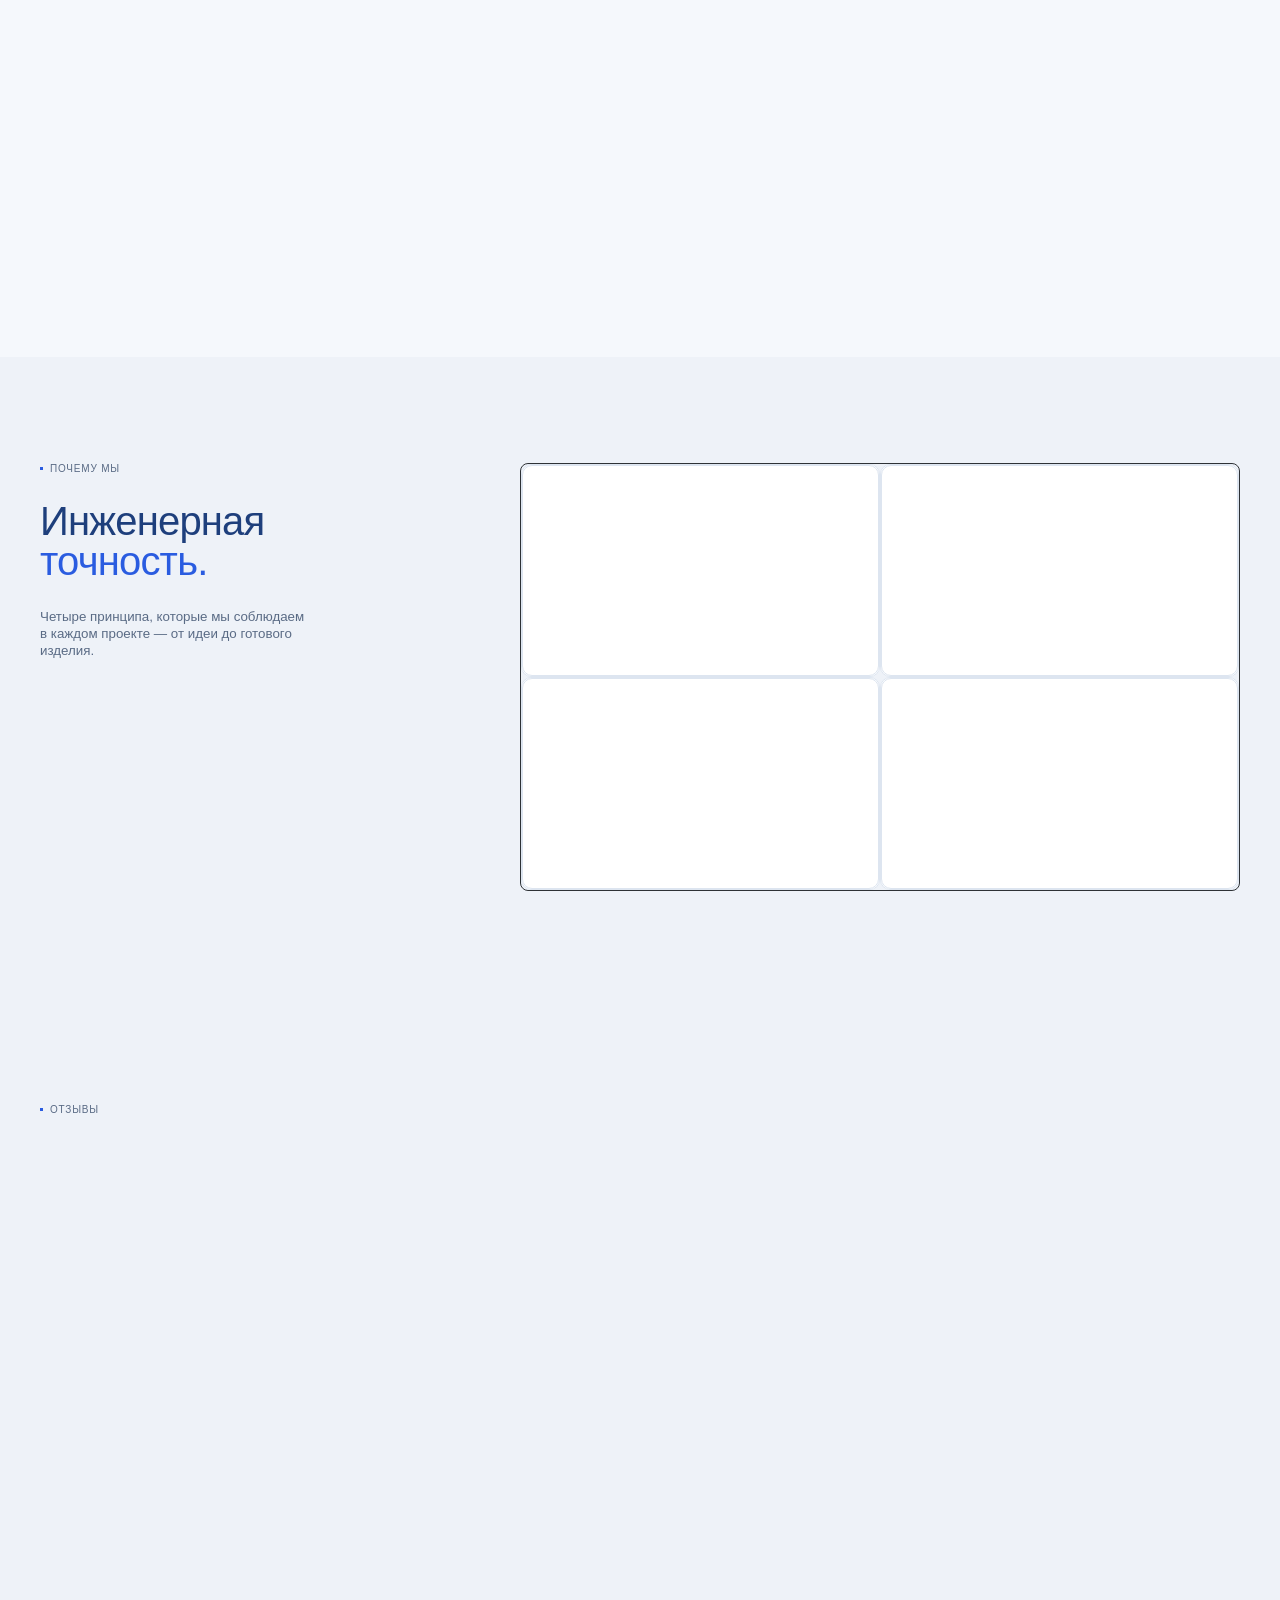
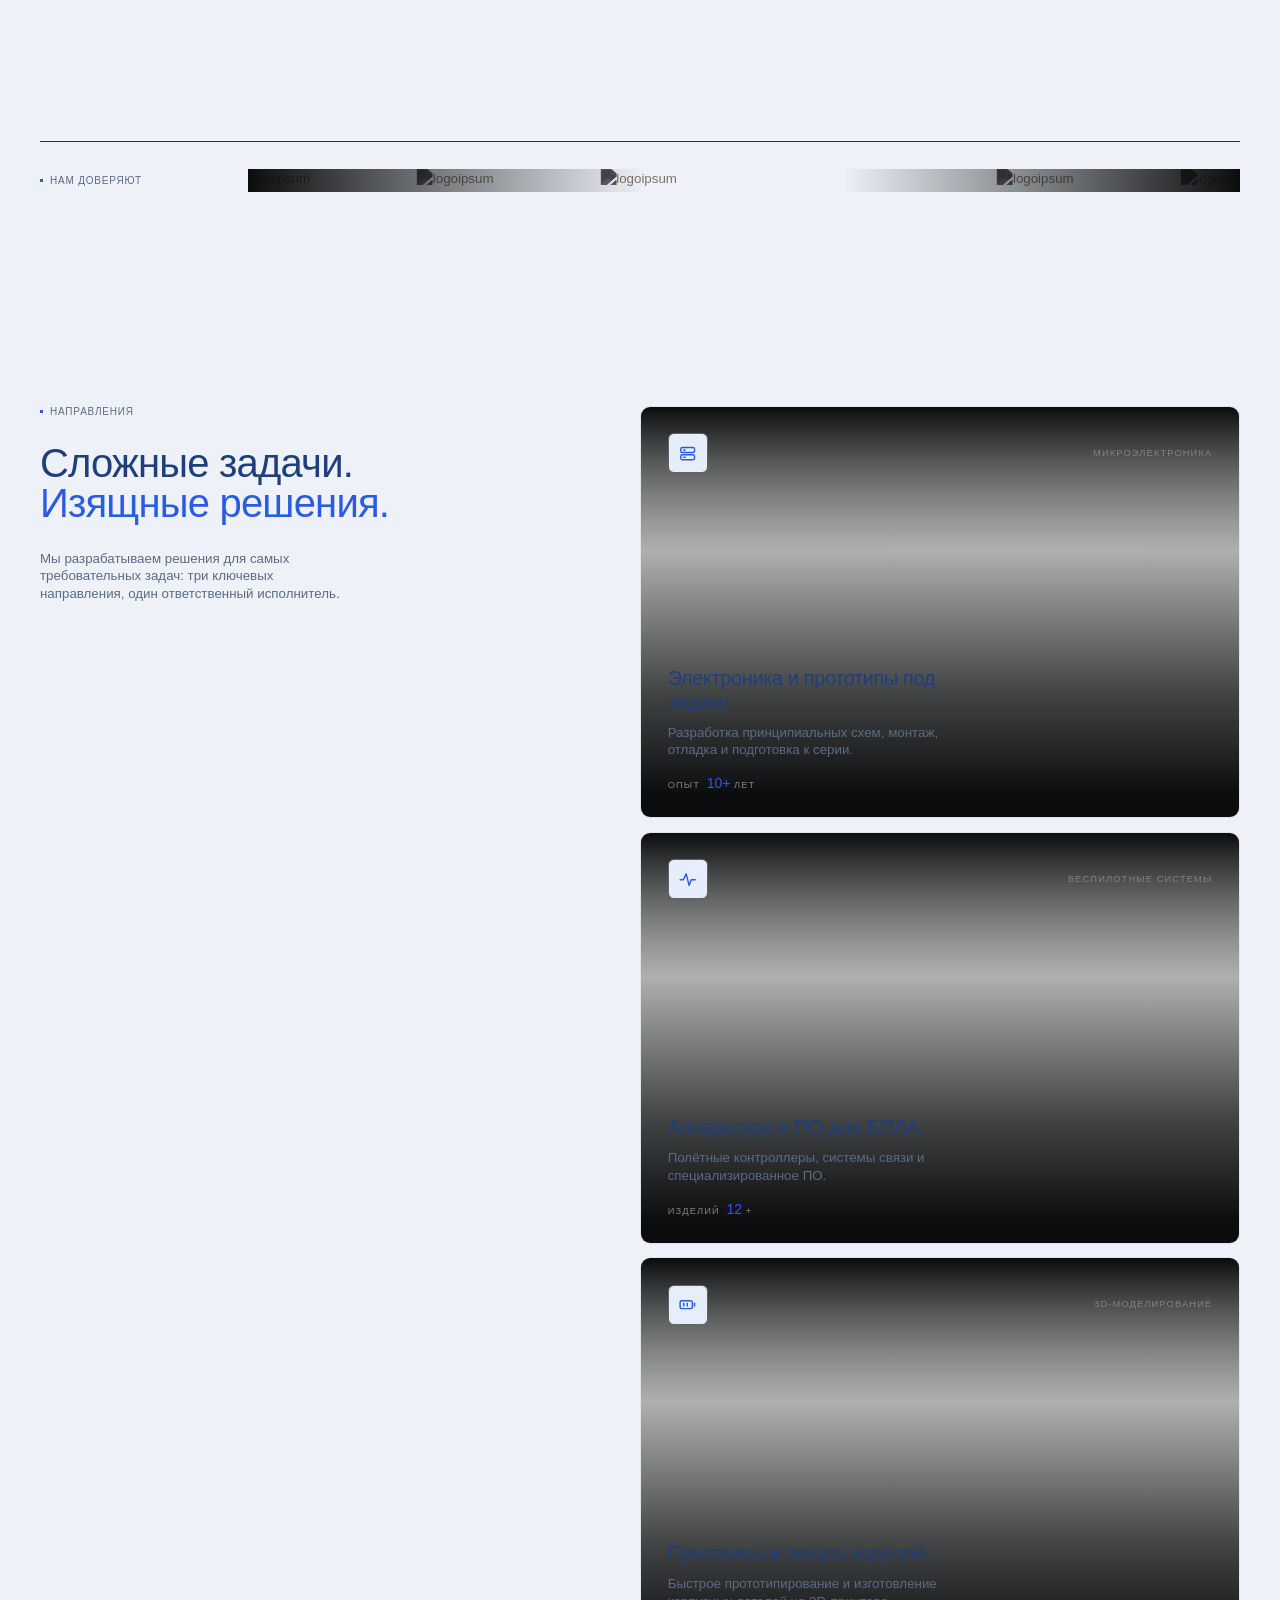
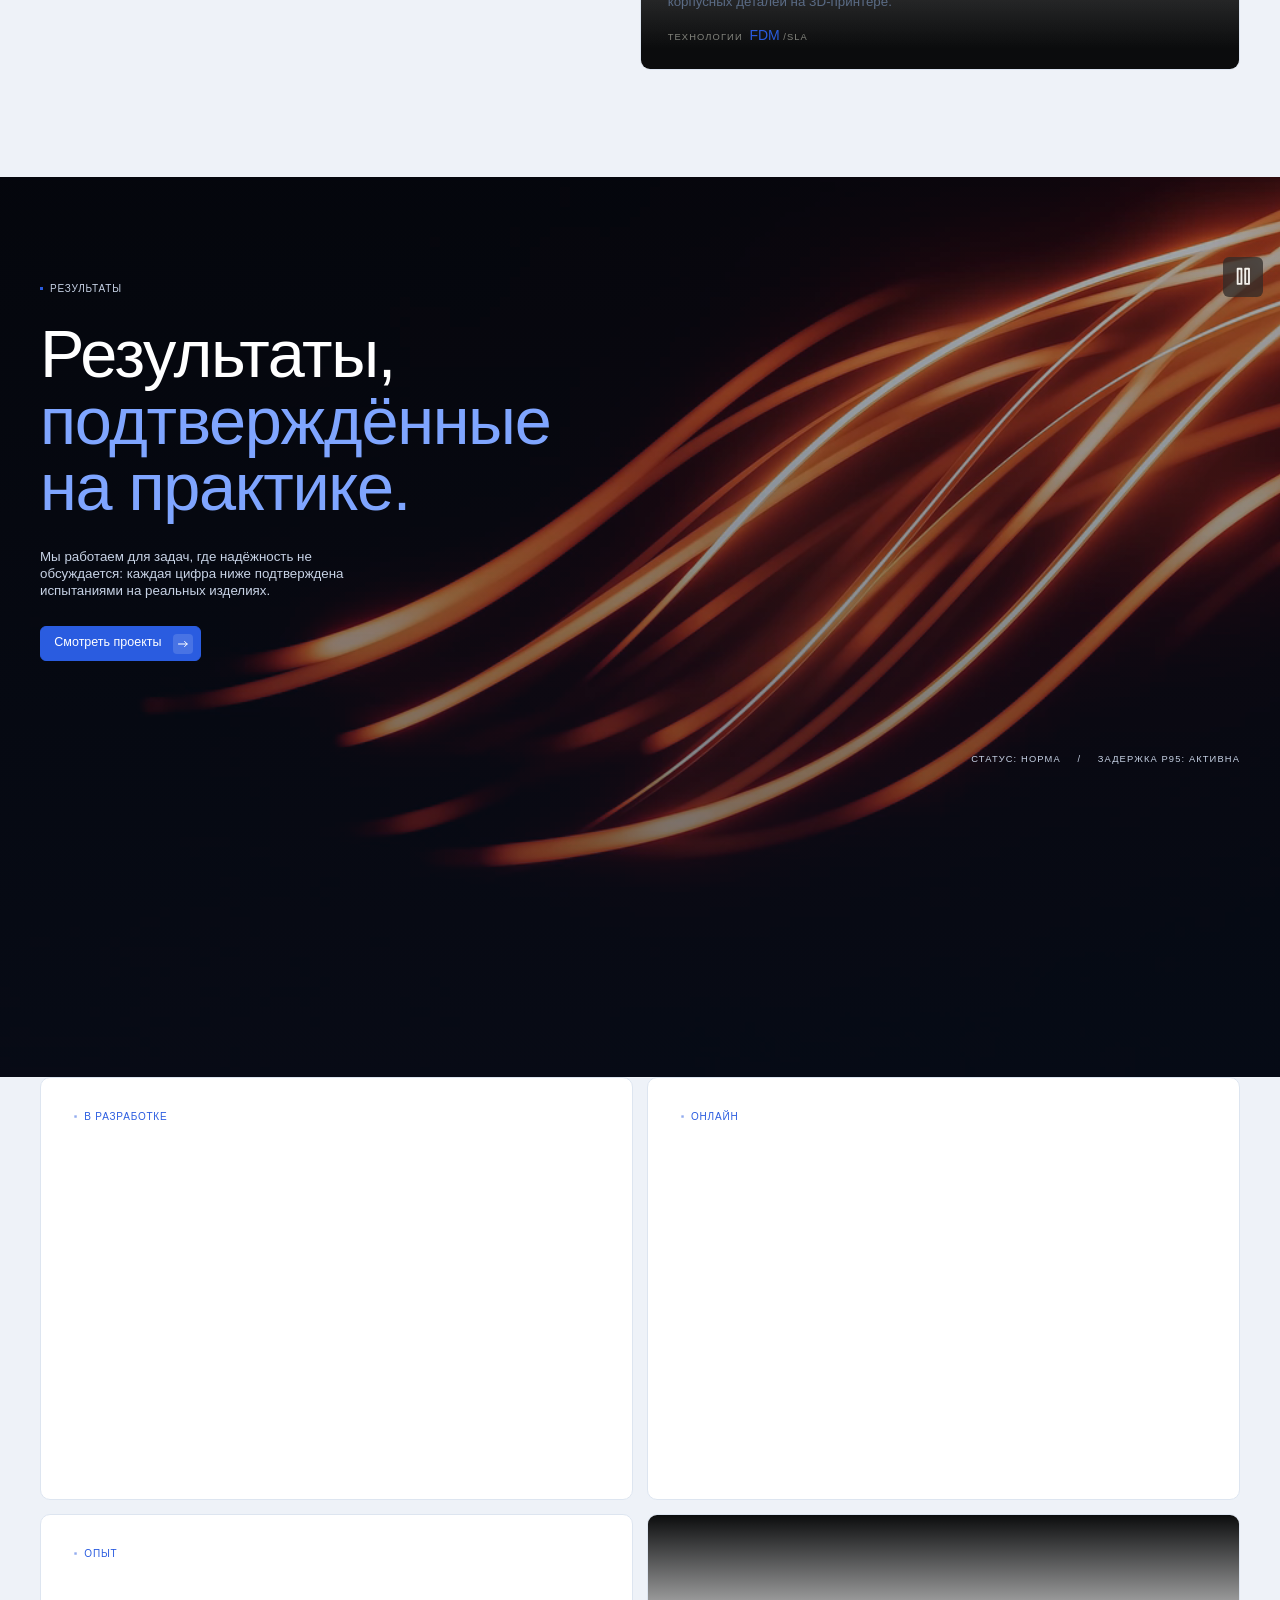
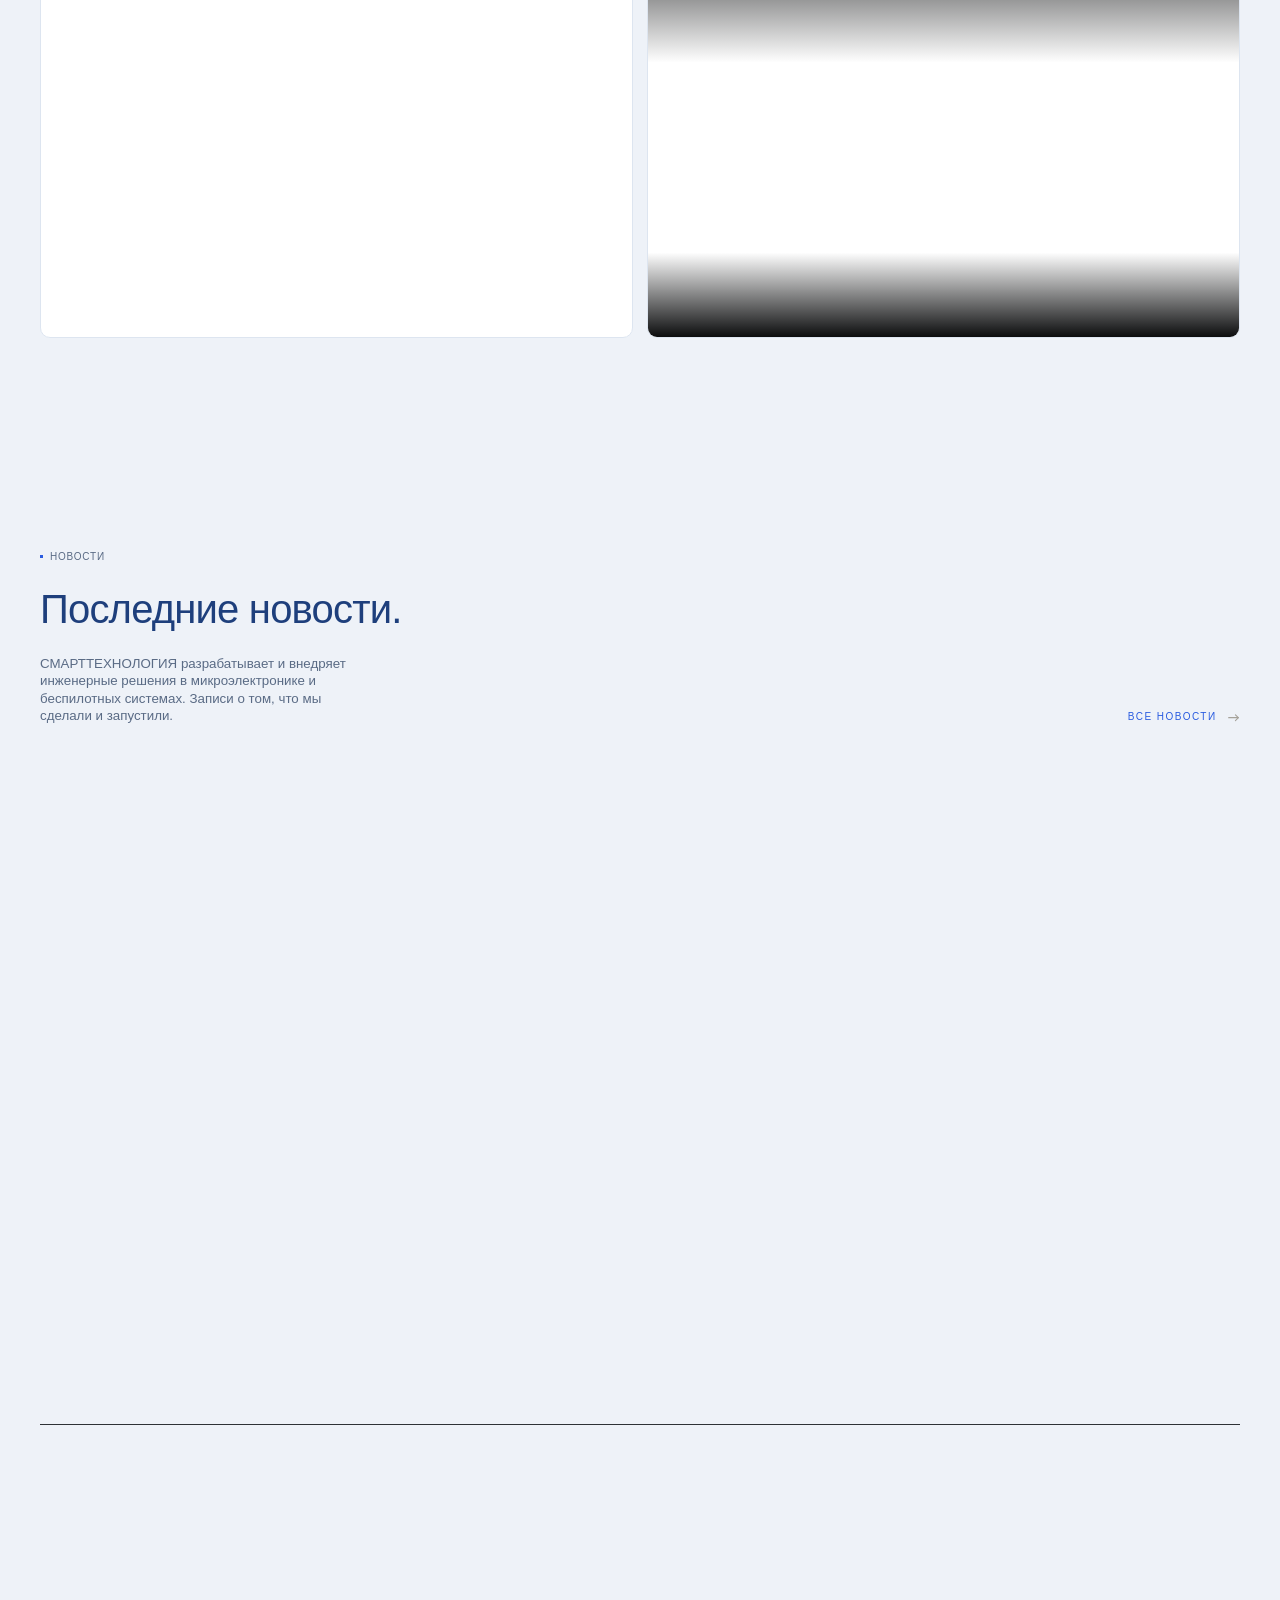
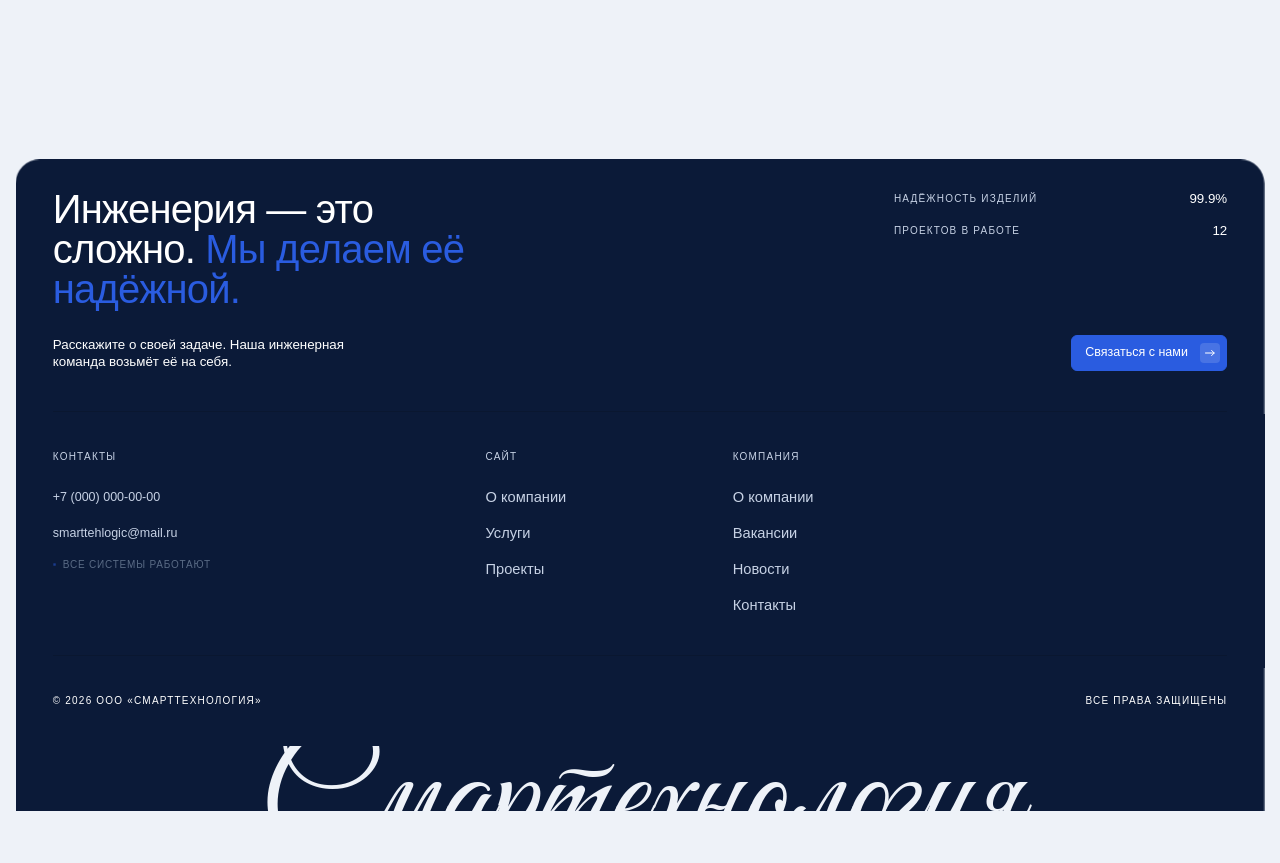
==== commit 8ac90714: "изменение в footer" ====
--- a/index.html
+++ b/index.html
@@ -1818,7 +1818,7 @@
                                                 <div class="footer_link-text">О компании</div>
                                             </div>
                                             <div data-link-action="text-row-02" class="footer_link-text-row">
-                                                <div class="footer_link-text">О компании</div>
+                                                <div class="footer_link-text_ne">Тебе не сюда</div>
                                             </div>
                                         </div>
                                         <div class="footer_link-underline"></div>
@@ -1831,7 +1831,7 @@
                                                 <div class="footer_link-text">Услуги</div>
                                             </div>
                                             <div data-link-action="text-row-02" class="footer_link-text-row">
-                                                <div class="footer_link-text">Услуги</div>
+                                                <div class="footer_link-text_ne">Оплатить не забудь</div>
                                             </div>
                                         </div>
                                         <div class="footer_link-underline"></div>
@@ -1844,7 +1844,7 @@
                                                 <div class="footer_link-text">Проекты</div>
                                             </div>
                                             <div data-link-action="text-row-02" class="footer_link-text-row">
-                                                <div class="footer_link-text">Проекты</div>
+                                                <div class="footer_link-text_ne">Пока мало</div>
                                             </div>
                                         </div>
                                         <div class="footer_link-underline"></div>
@@ -1860,7 +1860,7 @@
                                                 <div class="footer_link-text">О компании</div>
                                             </div>
                                             <div data-link-action="text-row-02" class="footer_link-text-row">
-                                                <div class="footer_link-text">О компании</div>
+                                                <div class="footer_link-text_ne">Зачем два?</div>
                                             </div>
                                         </div>
                                         <div class="footer_link-underline"></div>
@@ -1872,7 +1872,7 @@
                                                 <div class="footer_link-text">Вакансии</div>
                                             </div>
                                             <div data-link-action="text-row-02" class="footer_link-text-row">
-                                                <div class="footer_link-text">Вакансии</div>
+                                                <div class="footer_link-text_ne">Ты нам не нужен</div>
                                             </div>
                                         </div>
                                         <div class="footer_link-underline"></div>
@@ -1885,7 +1885,7 @@
                                                 <div class="footer_link-text">Новости</div>
                                             </div>
                                             <div data-link-action="text-row-02" class="footer_link-text-row">
-                                                <div class="footer_link-text">Новости</div>
+                                                <div class="footer_link-text_ne">Хуёвости</div>
                                             </div>
                                         </div>
                                         <div class="footer_link-underline"></div>
@@ -1897,7 +1897,7 @@
                                                 <div class="footer_link-text">Контакты</div>
                                             </div>
                                             <div data-link-action="text-row-02" class="footer_link-text-row">
-                                                <div class="footer_link-text">Контакты</div>
+                                                <div class="footer_link-text_ne">Незнакомцам не даю</div>
                                             </div>
                                         </div>
                                         <div class="footer_link-underline"></div>
--- a/css/style.css
+++ b/css/style.css
@@ -8267,4 +8267,45 @@
   to {
     opacity: 1;
   }
-}+}
+
+.table-container { max-width: 900px; margin: 0 auto; background: white; border-radius: 12px; box-shadow: 0 4px 12px rgba(0,0,0,0.1); overflow-x: auto; }
+    
+    table { width: 100%; border-collapse: collapse; min-width: 600px; }
+    
+    /* Шапка */
+    th { background-color: #e0e5ec; padding: 20px 15px; text-align: center; border-bottom: 2px solid #c0c8d4; }
+    th:first-child { text-align: left; border-top-left-radius: 12px; }
+    th:last-child { border-top-right-radius: 12px; }
+    
+    /* Круглые картинки */
+    .product-img { width: 60px; height: 60px; border-radius: 50%; object-fit: cover; display: block; margin: 0 auto 10px; border: 2px solid white; }
+    
+    /* Ячейки */
+    td { padding: 16px 15px; border-bottom: 1px solid #eaeaea; text-align: center; font-size: 16px; }
+    td:first-child { text-align: left; font-weight: 500; color: #333; width: 40%; }
+    
+    /* Чередование строк (Зебра) */
+    tr:nth-child(even) { background-color: #f9f9fb; }
+    
+    /* Эффект при наведении */
+    tr:hover { background-color: #91a2bd; }
+    
+    /* Выделение колонки-лидера */
+    .winner-col { background-color: #e8f4fd !important; border-left: 2px solid #3b82f6; border-right: 2px solid #3b82f6; }
+    .winner-header { position: relative; color: #1e3a8a; }
+    .badge { background: #3b82f6; color: white; font-size: 10px; padding: 3px 8px; border-radius: 10px; position: absolute; top: 5px; right: 5px; font-weight: bold; }
+
+    /* Иконки */
+    .icon-yes { color: #10b981; font-size: 24px; font-weight: bold; }
+    .icon-no { color: #ef4444; font-size: 24px; font-weight: bold; }
+    
+    /* Адаптивность для мобильных */
+    @media (max-width: 600px) {
+        .table-container { box-shadow: none; background: transparent; }
+        table { min-width: 100%; }
+        th, td { padding: 10px 5px; font-size: 14px; }
+        .product-img { width: 40px; height: 40px; }
+    }
+
+.footer_link-text_ne{ color: #1834d3;}
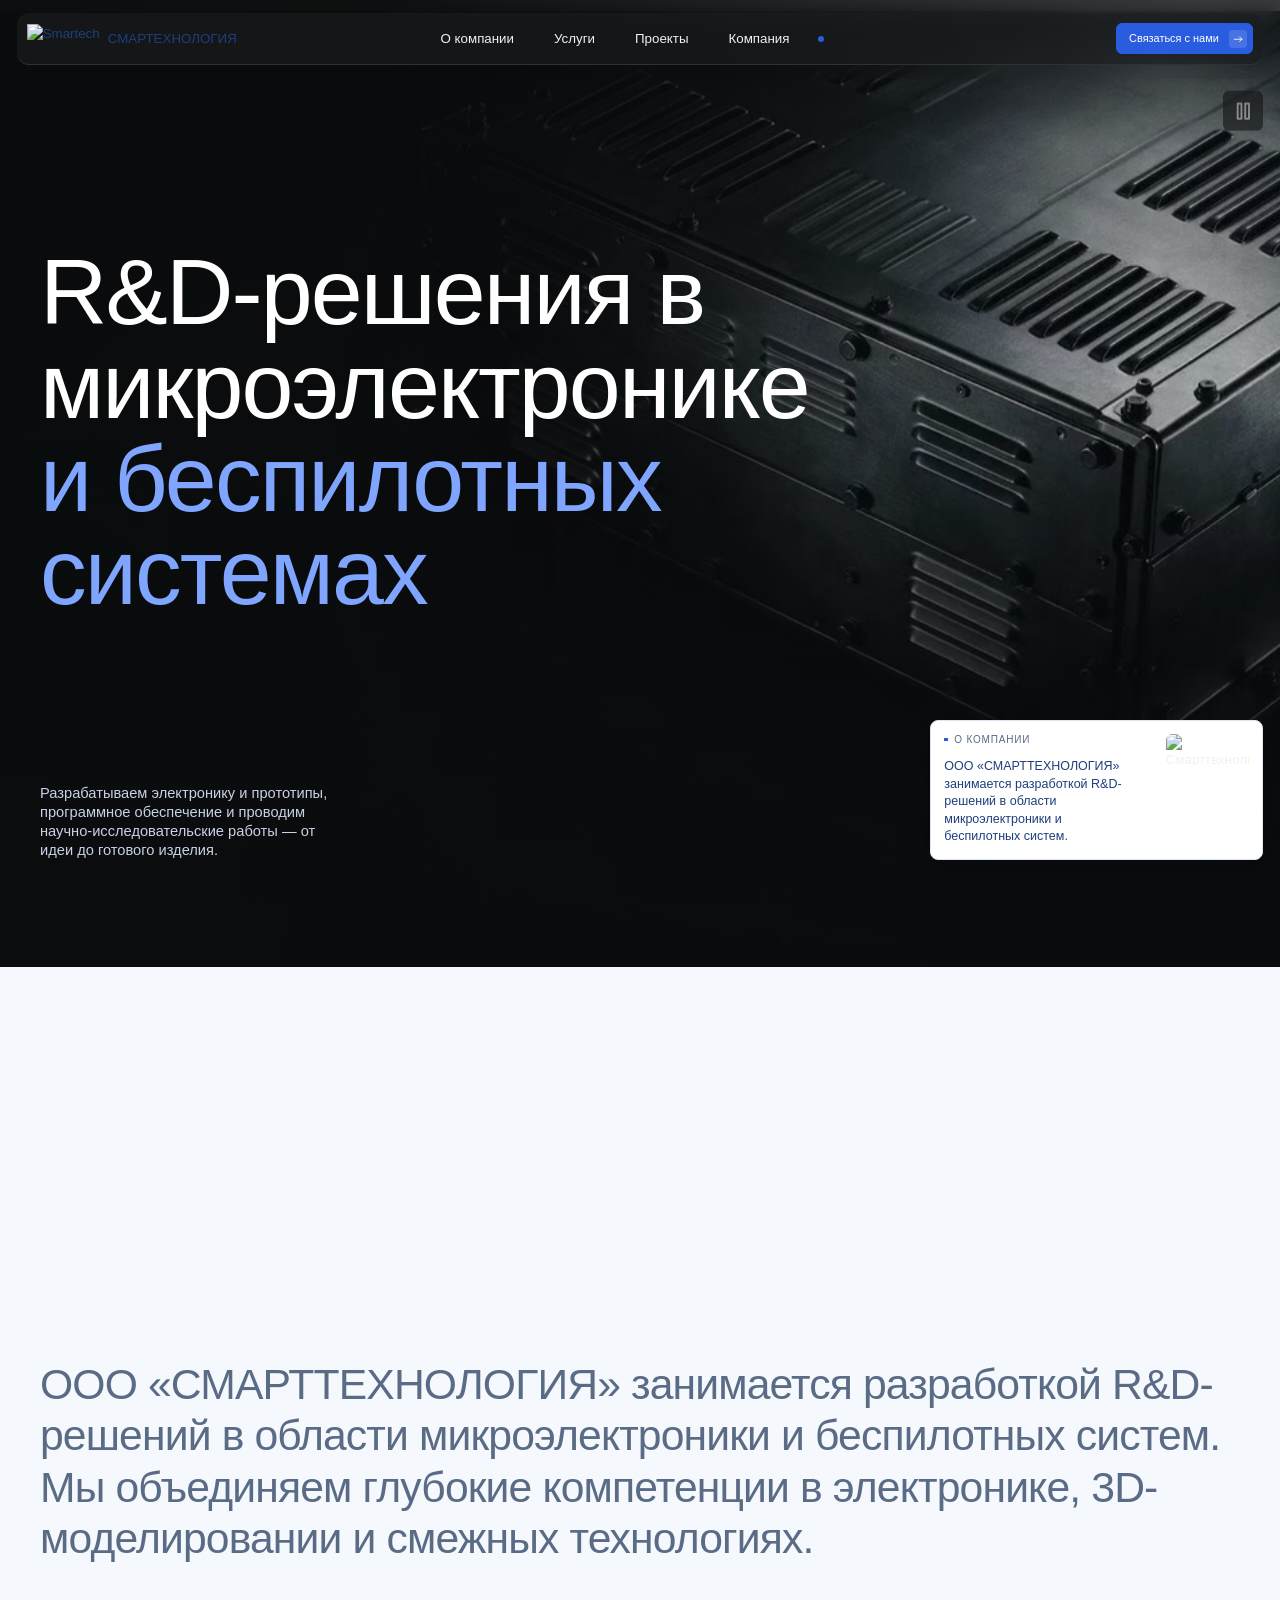
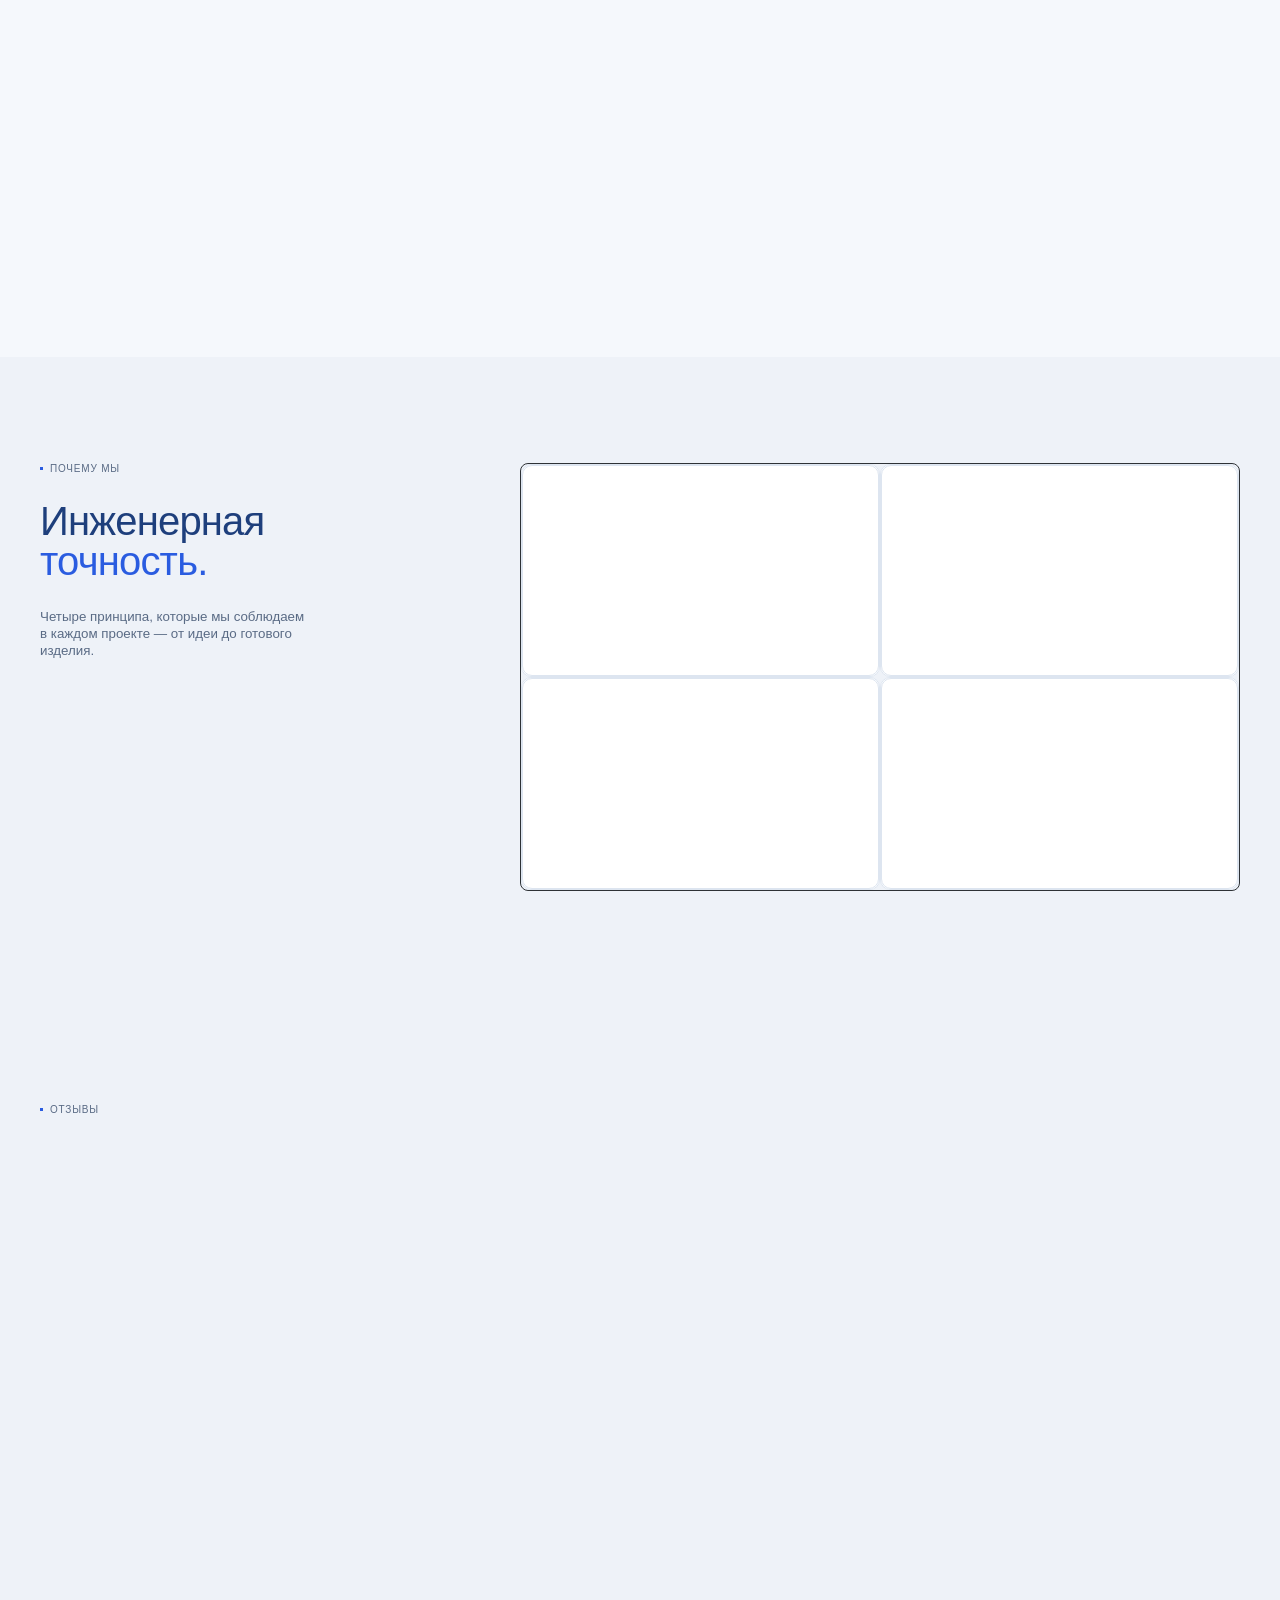
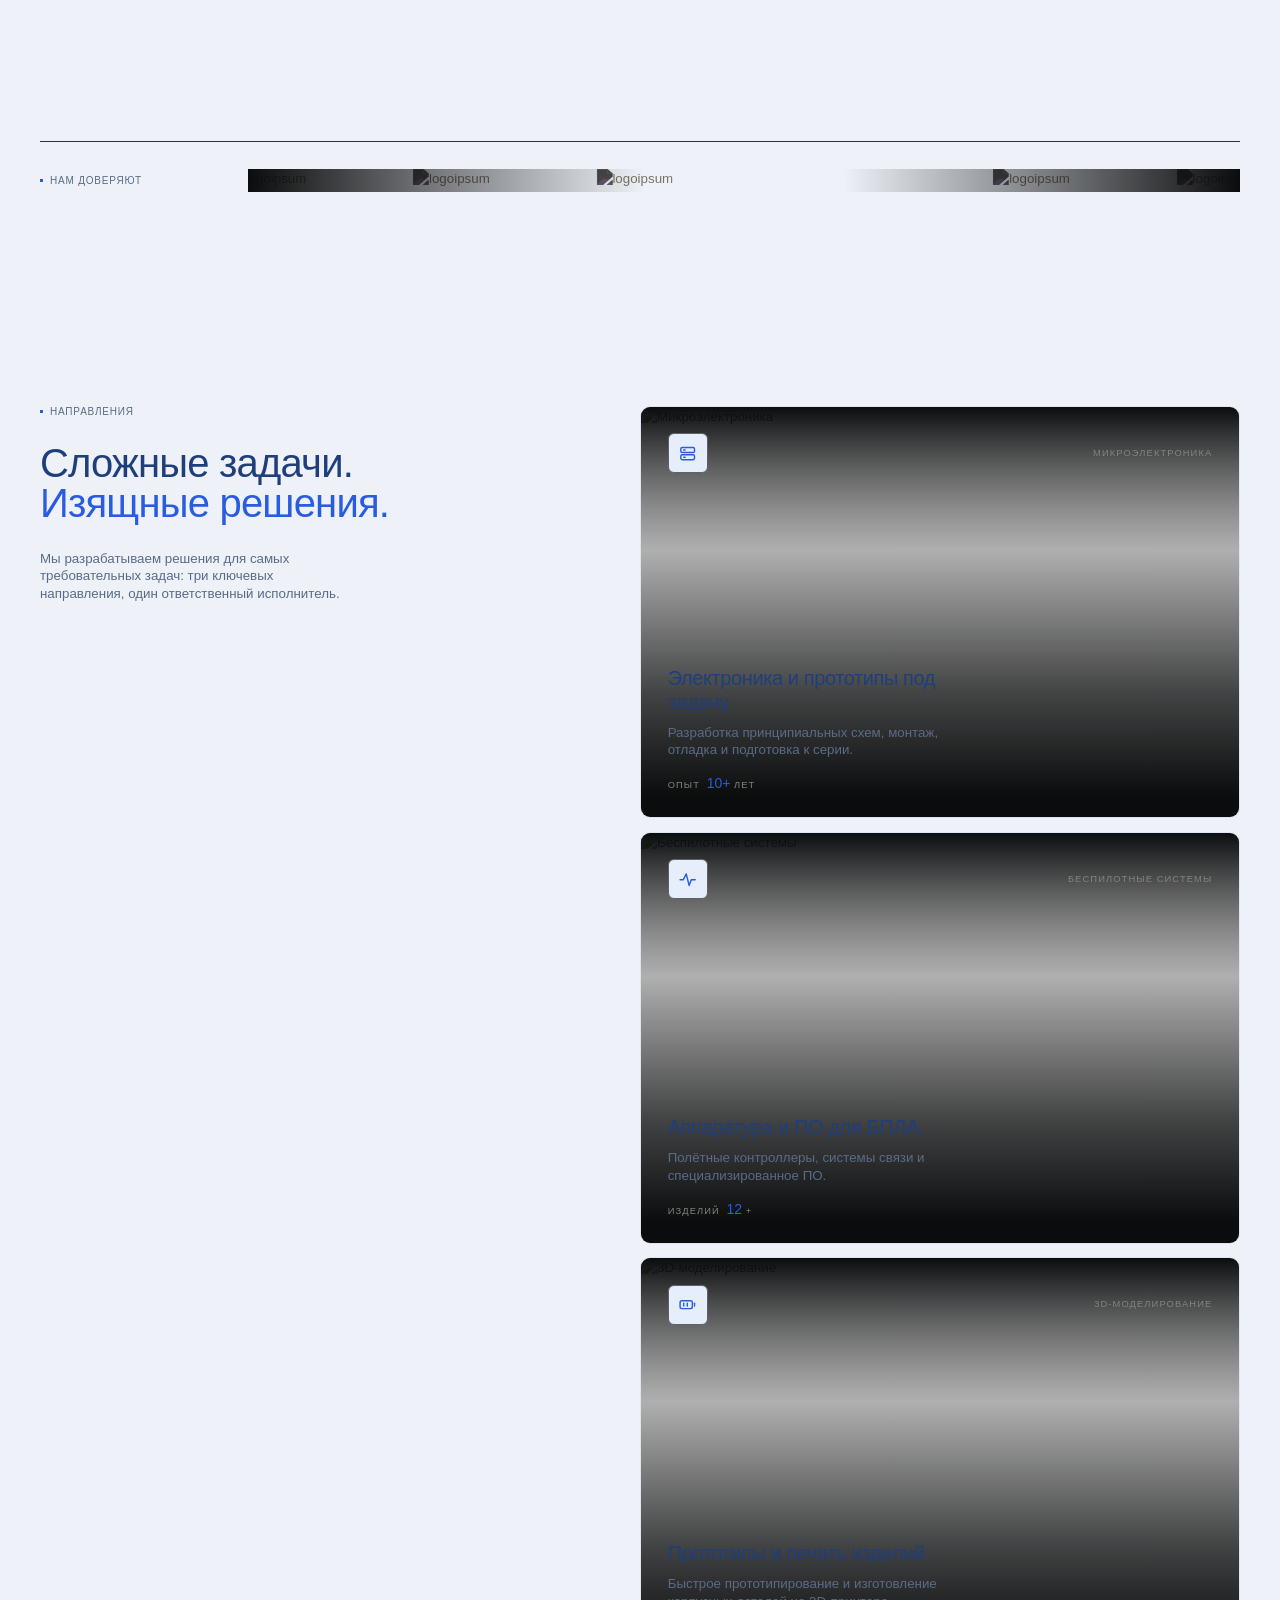
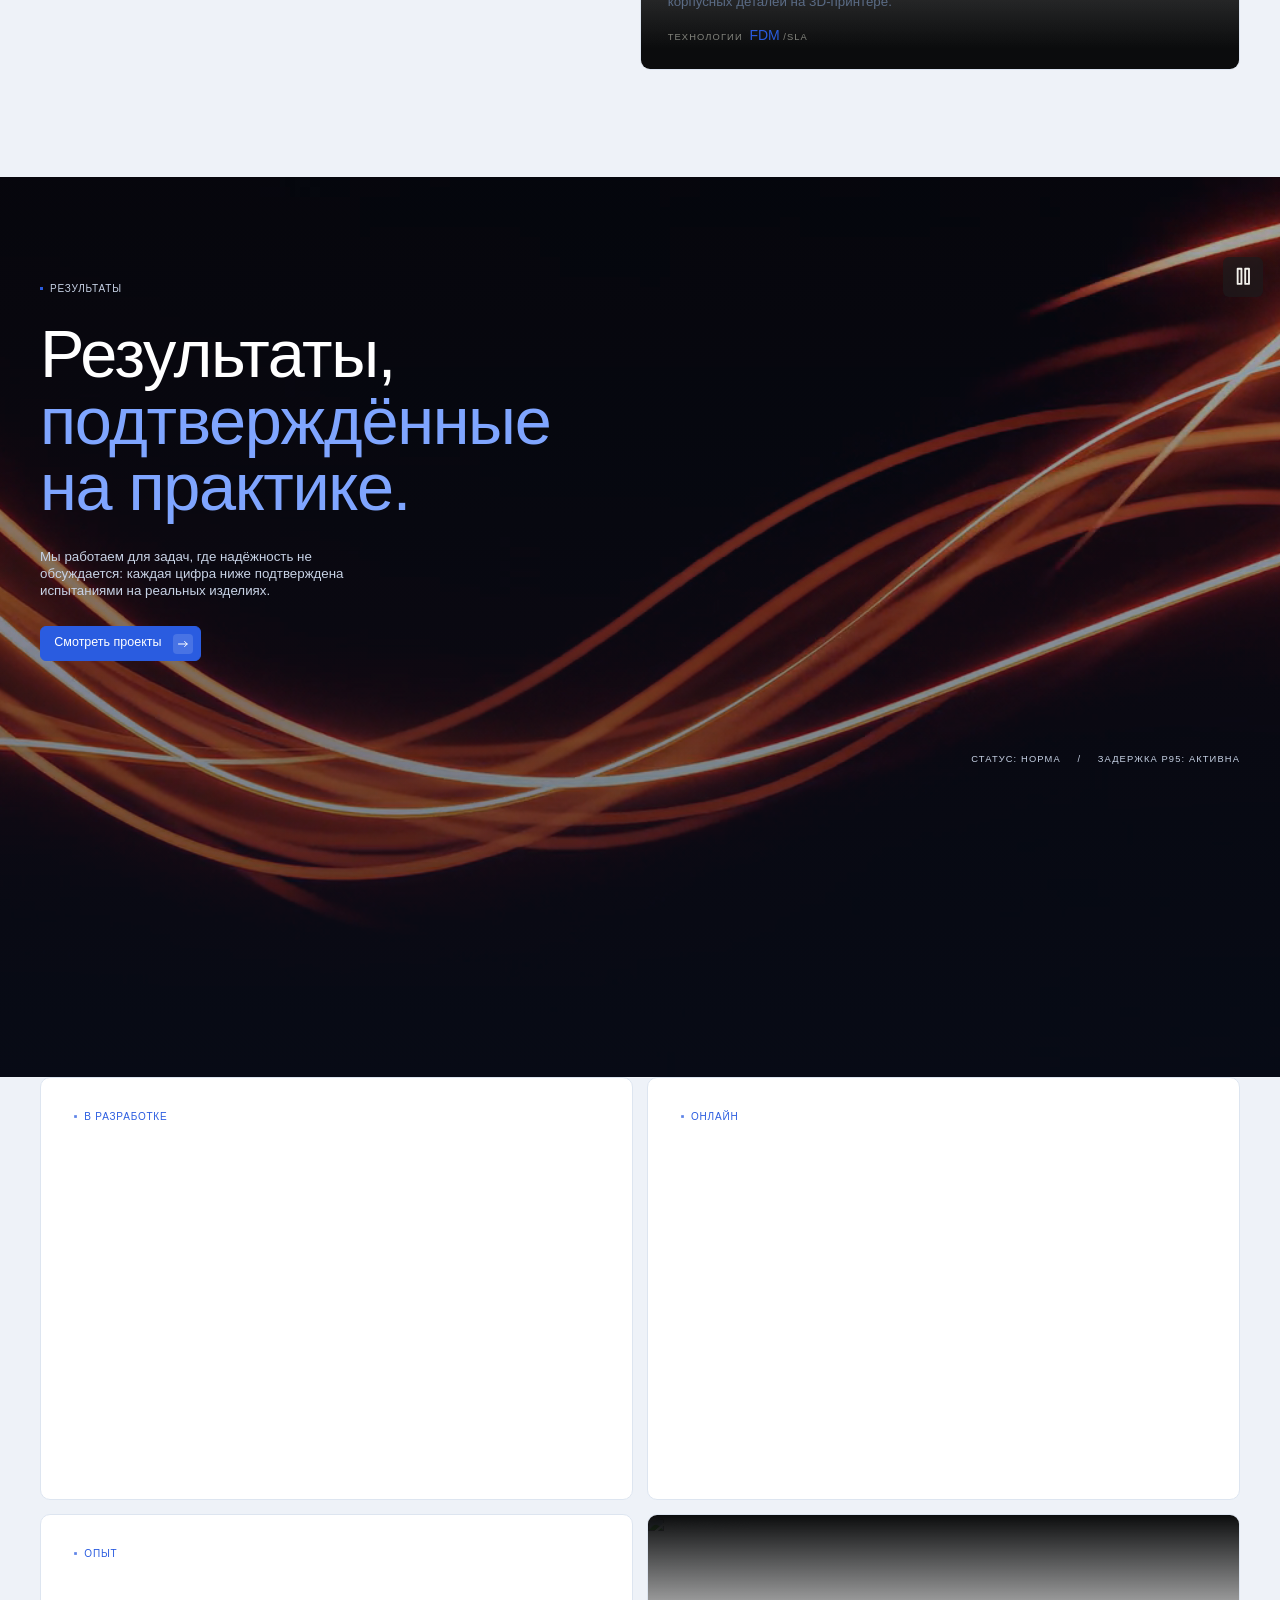
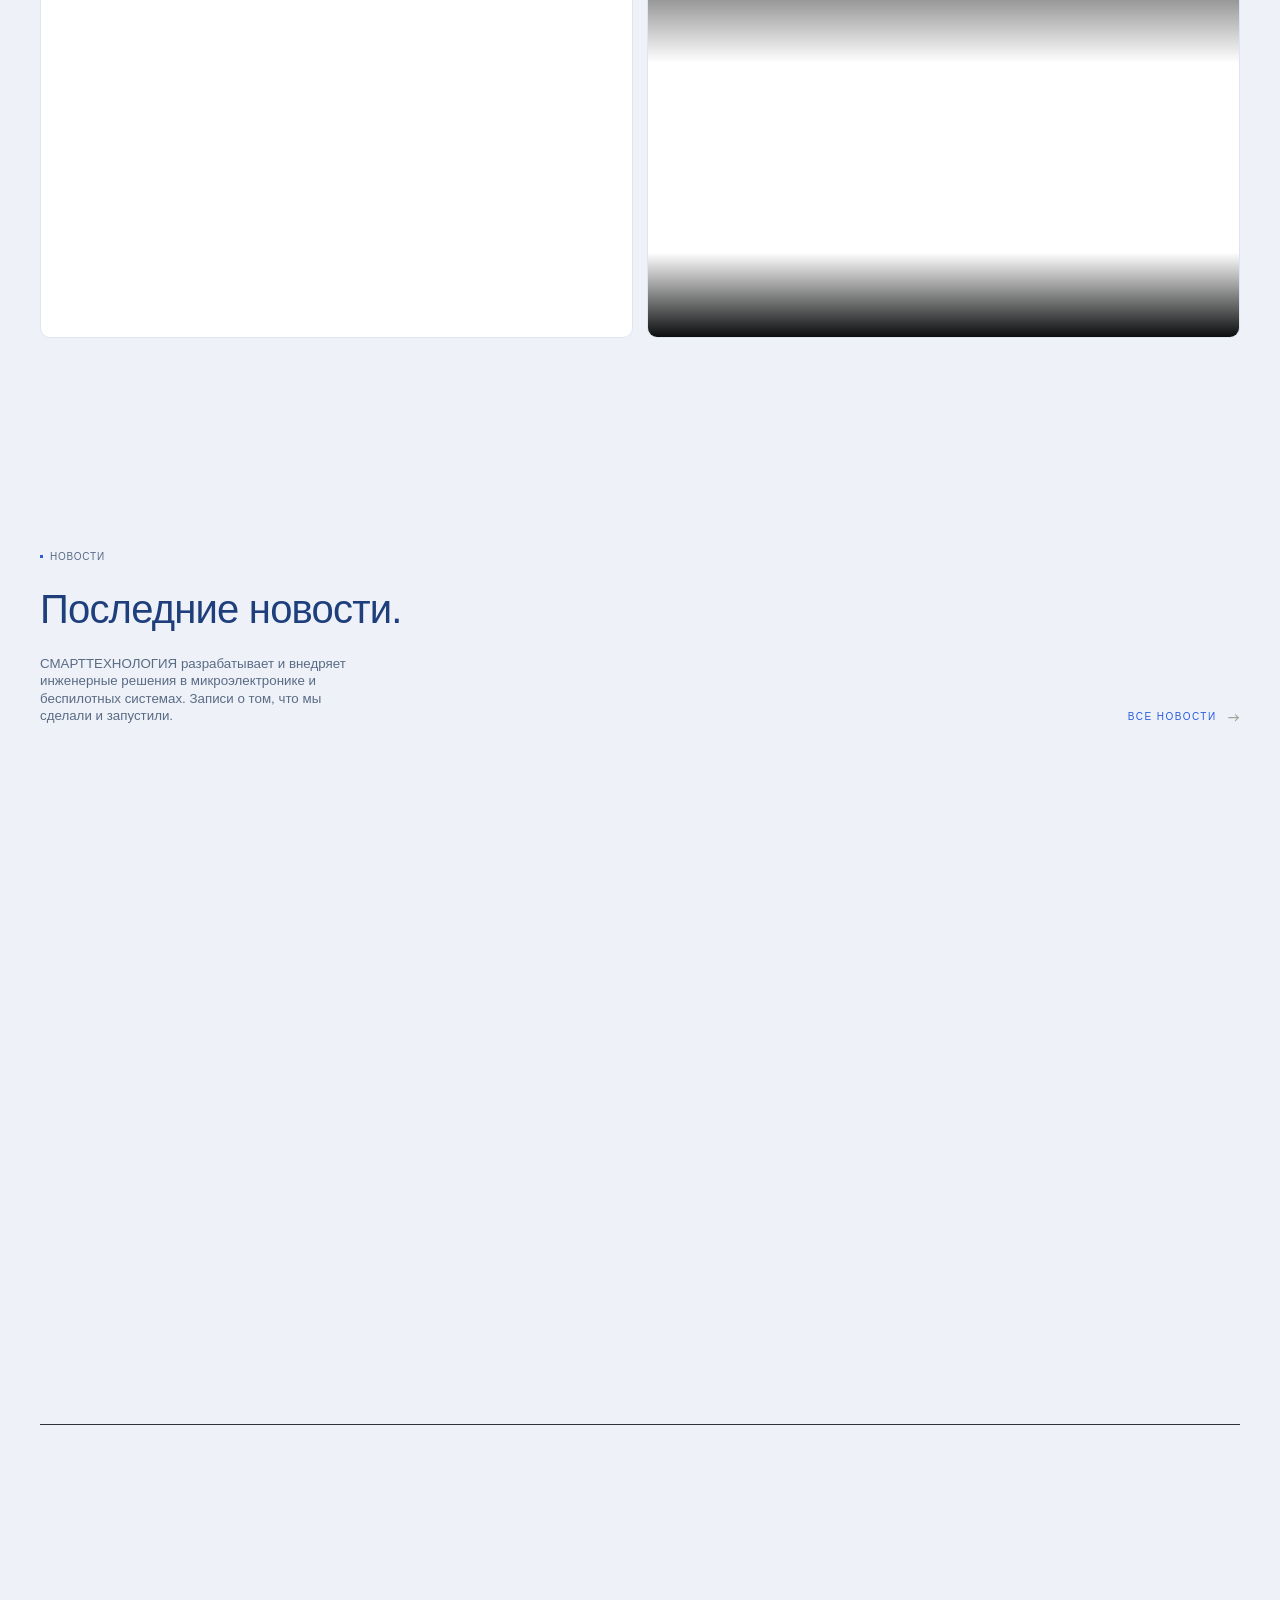
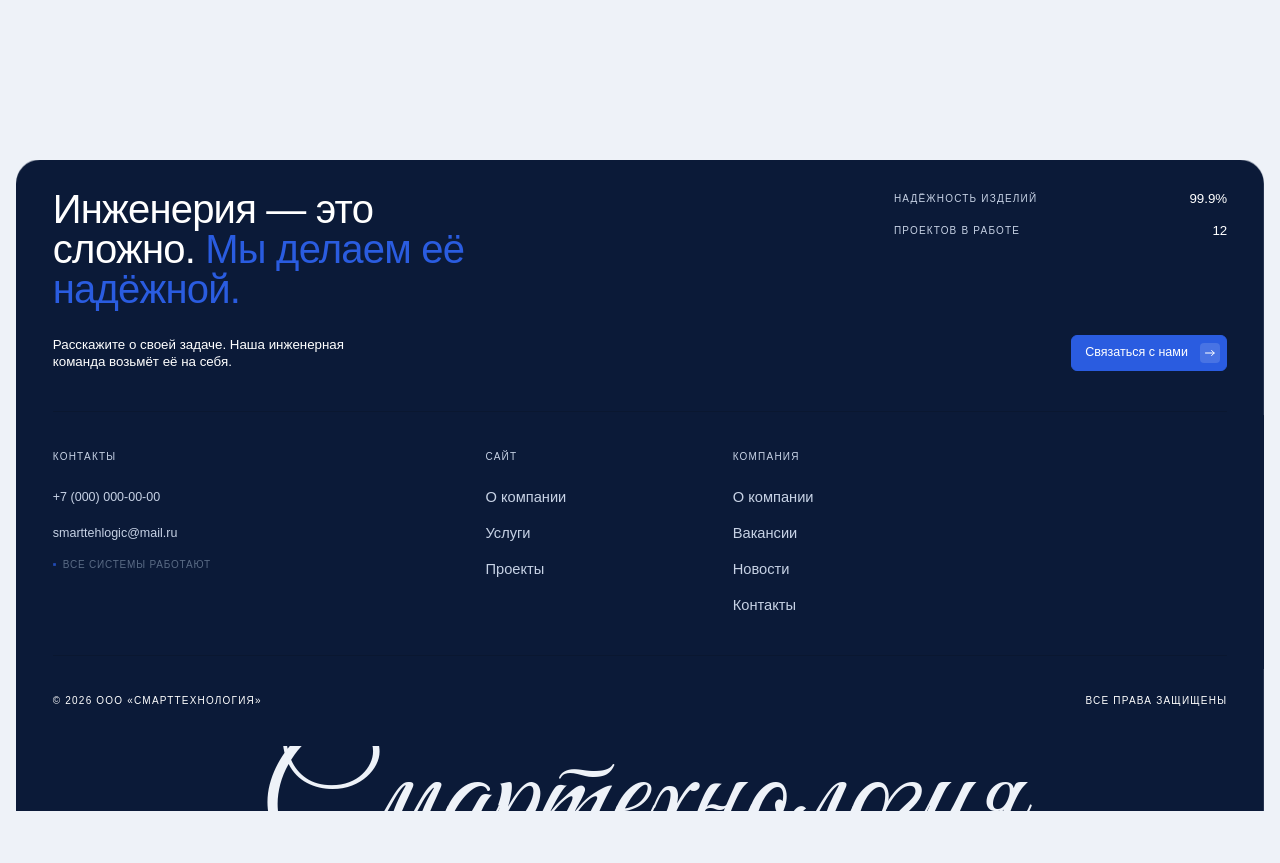
==== commit f3d617db: "изменение лого" ====
--- a/index.html
+++ b/index.html
@@ -157,9 +157,7 @@
                             </a><a href="index.html" class="nav_brand-link w-inline-block"><img
                                     loading="lazy"
                                     src="https://optim.tildacdn.com/tild3666-3436-4733-b566-633532353236/-/resize/75x/-/format/webp/5.png.webp"
-                                    alt="Smartech" class="nav_brand-image is-logo" /><img loading="lazy"
-                                    src="https://optim.tildacdn.com/tild3666-3436-4733-b566-633532353236/-/resize/75x/-/format/webp/5.png.webp"
-                                    alt="Smartech" class="nav_brand-image is-name" /></a>
+                                    alt="Smartech" class="nav_brand-image is-logo" /><h10>СМАРТЕХНОЛОГИЯ</h10></a>
                             <div data-dropdown="header-menu" class="menu_wrapper hide">
                                 <div class="menu_component">
                                     <div class="menu_bg"></div>
--- a/css/style.css
+++ b/css/style.css
@@ -8308,4 +8308,4 @@
         .product-img { width: 40px; height: 40px; }
     }
 
-.footer_link-text_ne{ color: #1834d3;}+.footer_link-text_ne{ color: #2c48e7;}
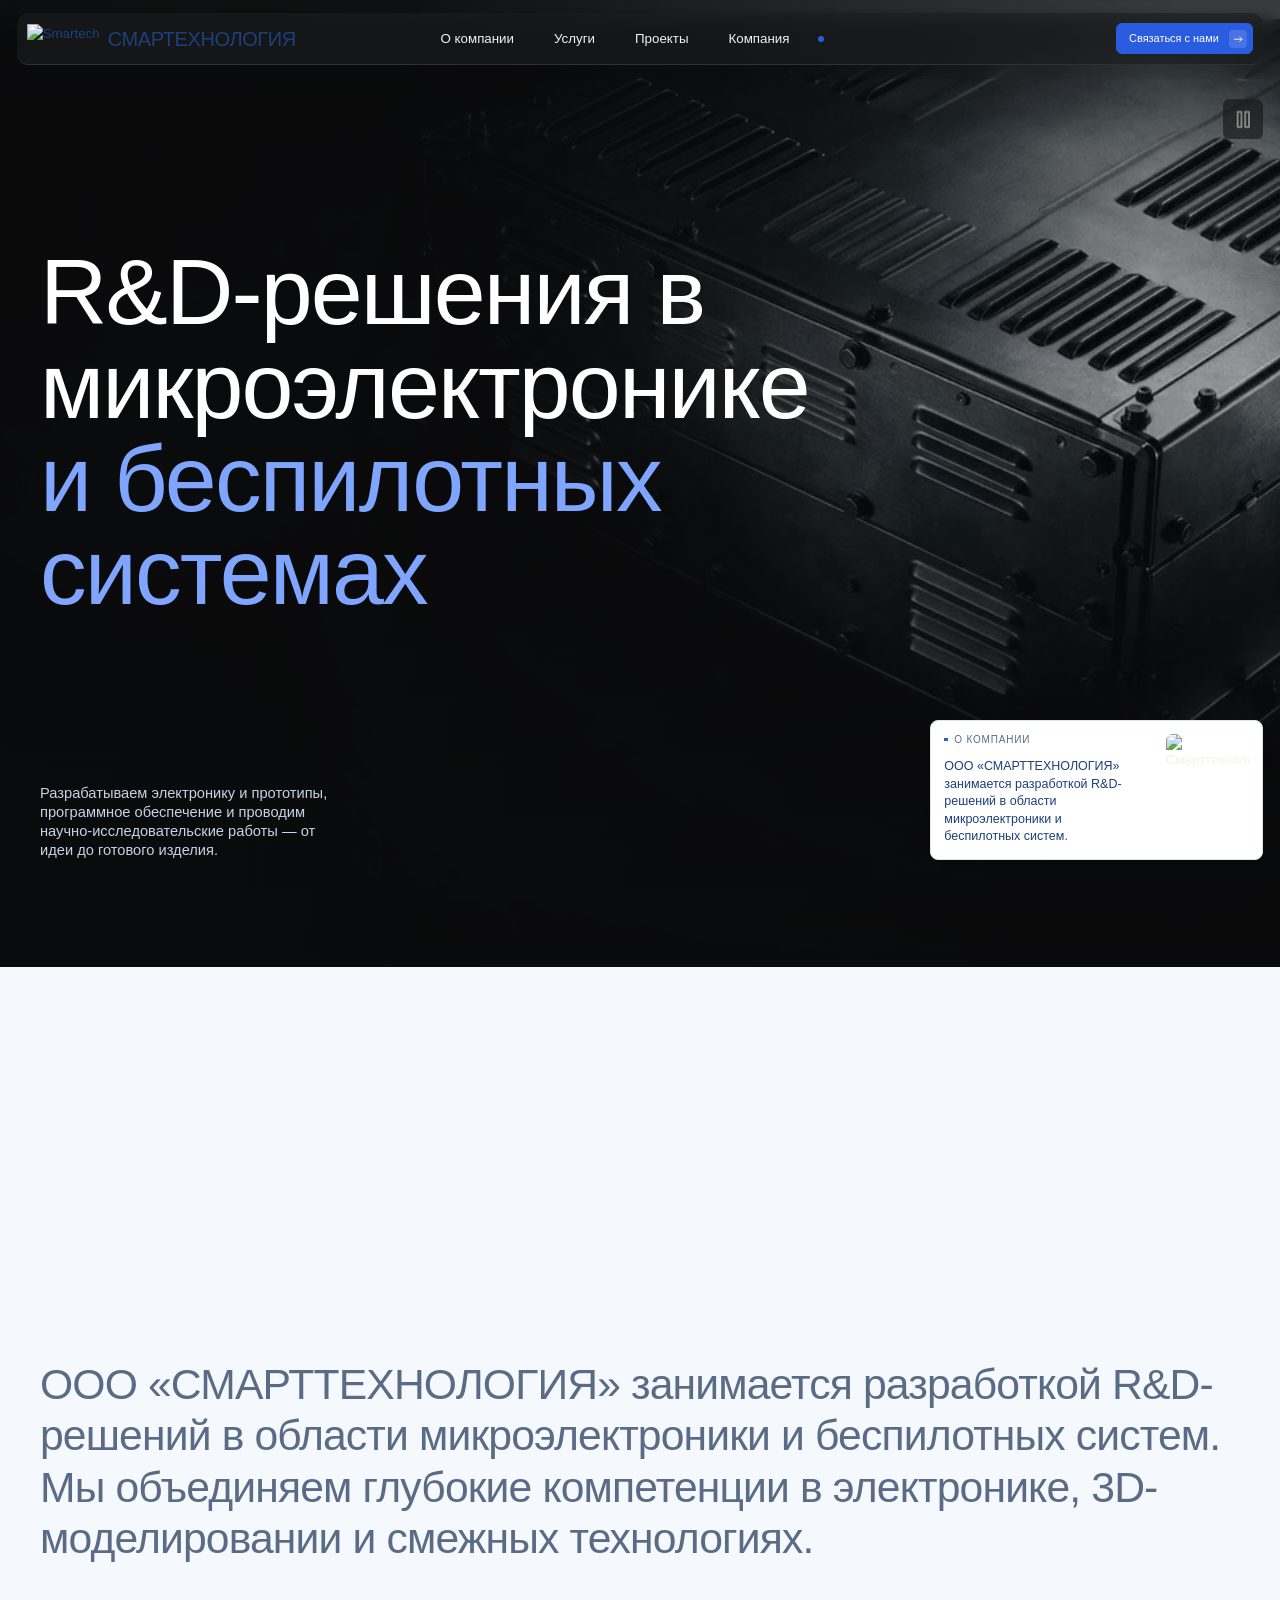
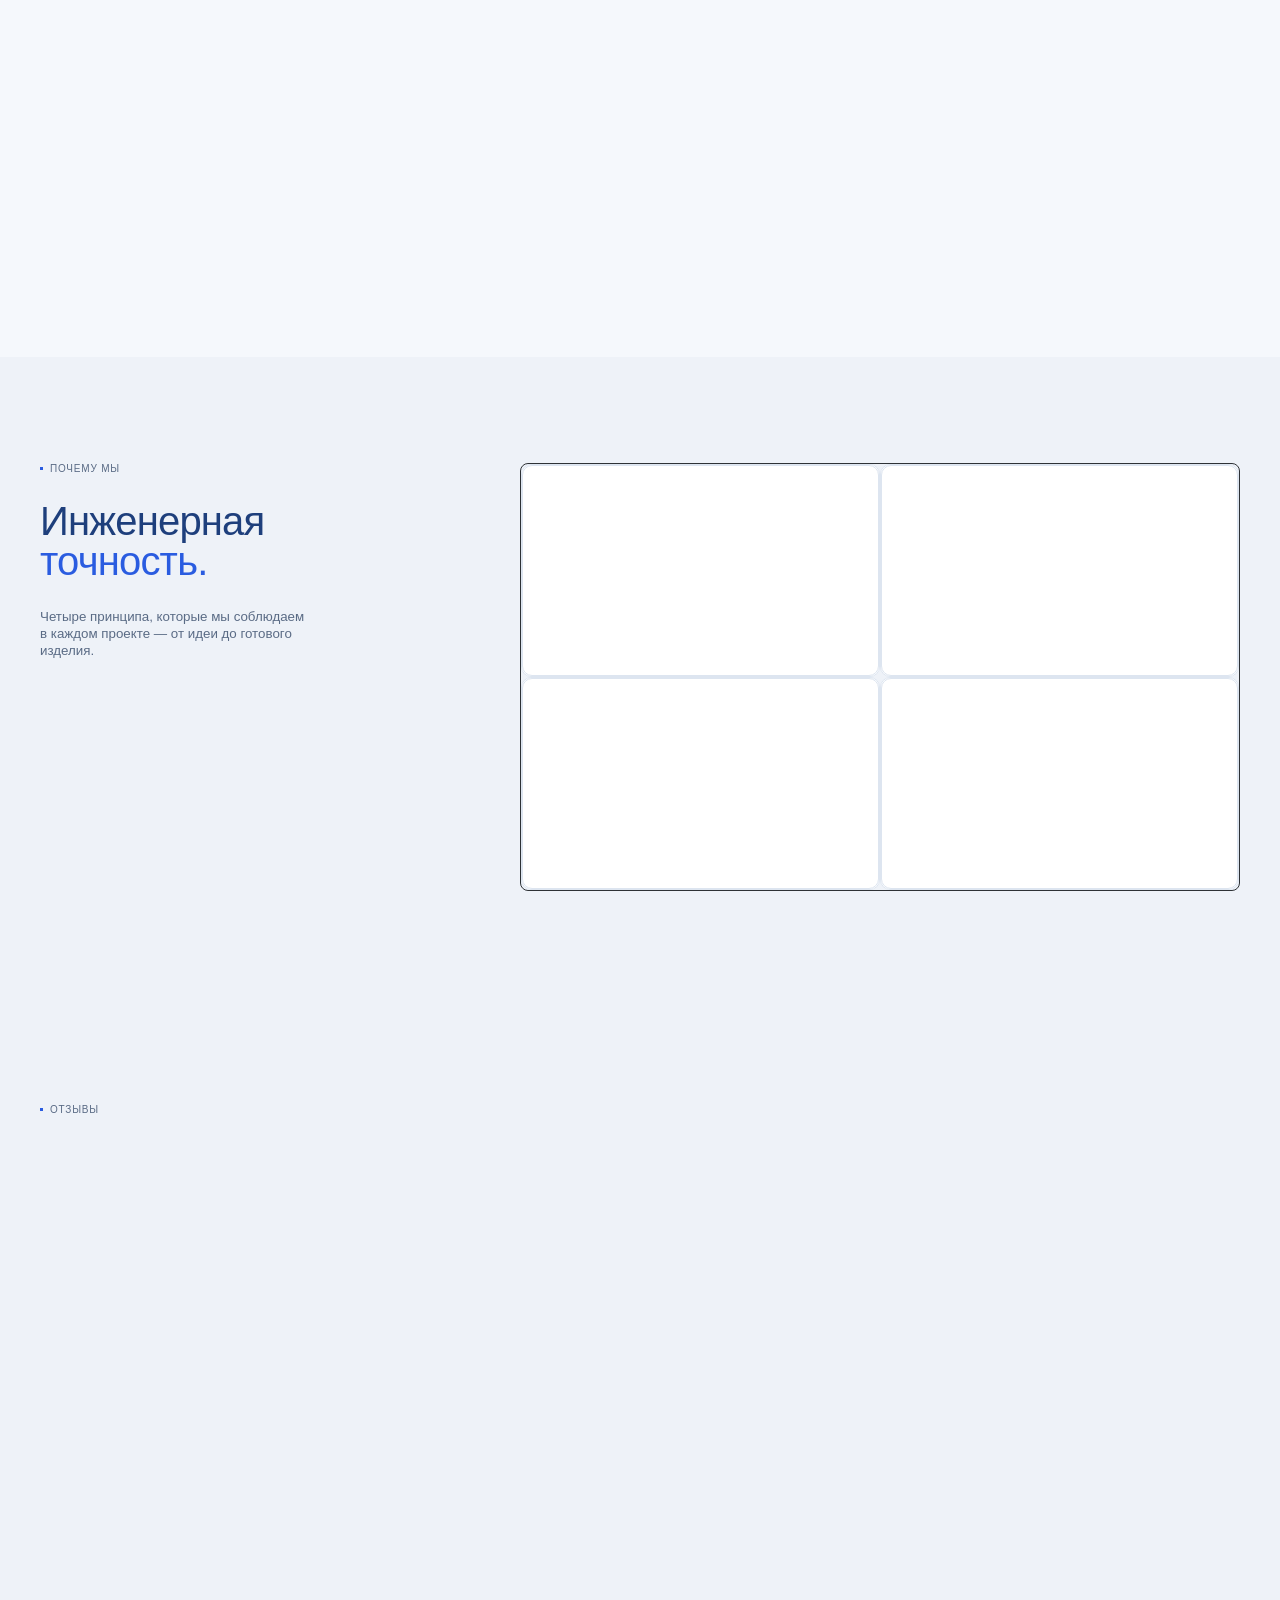
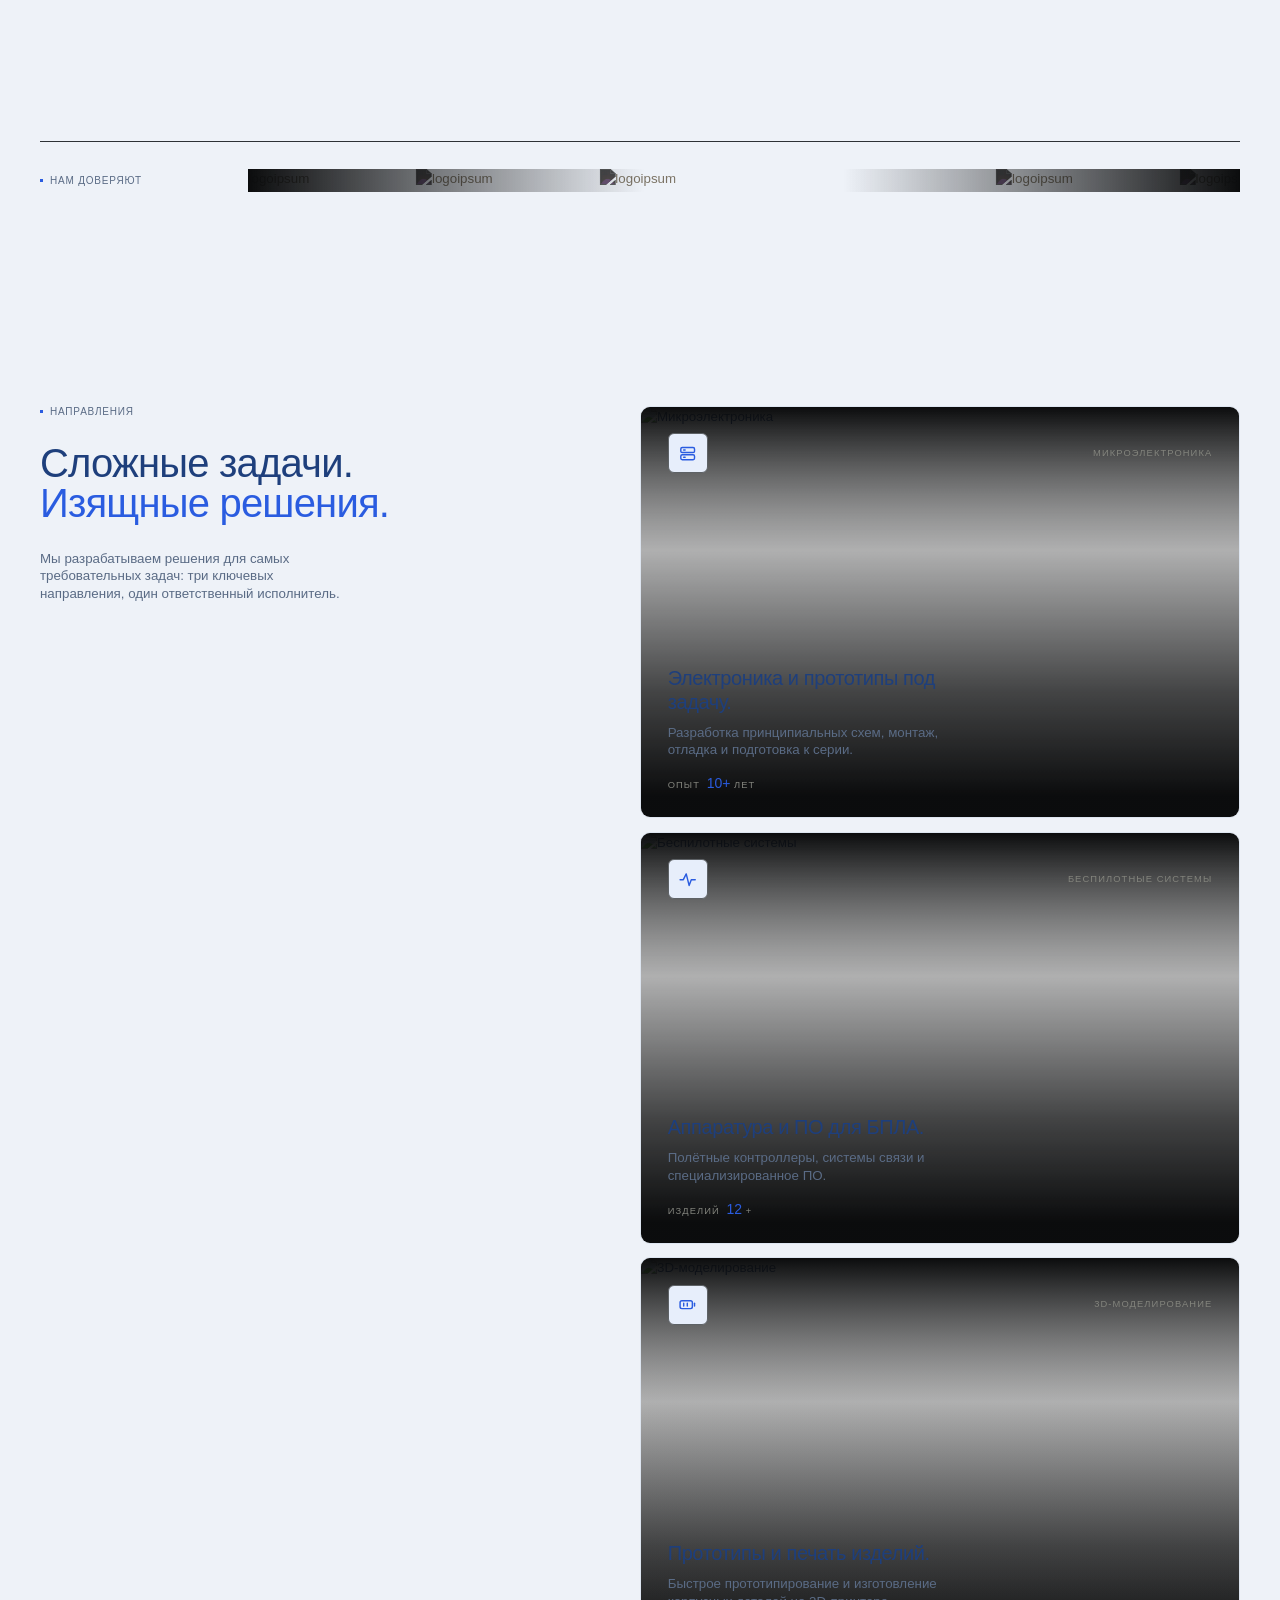
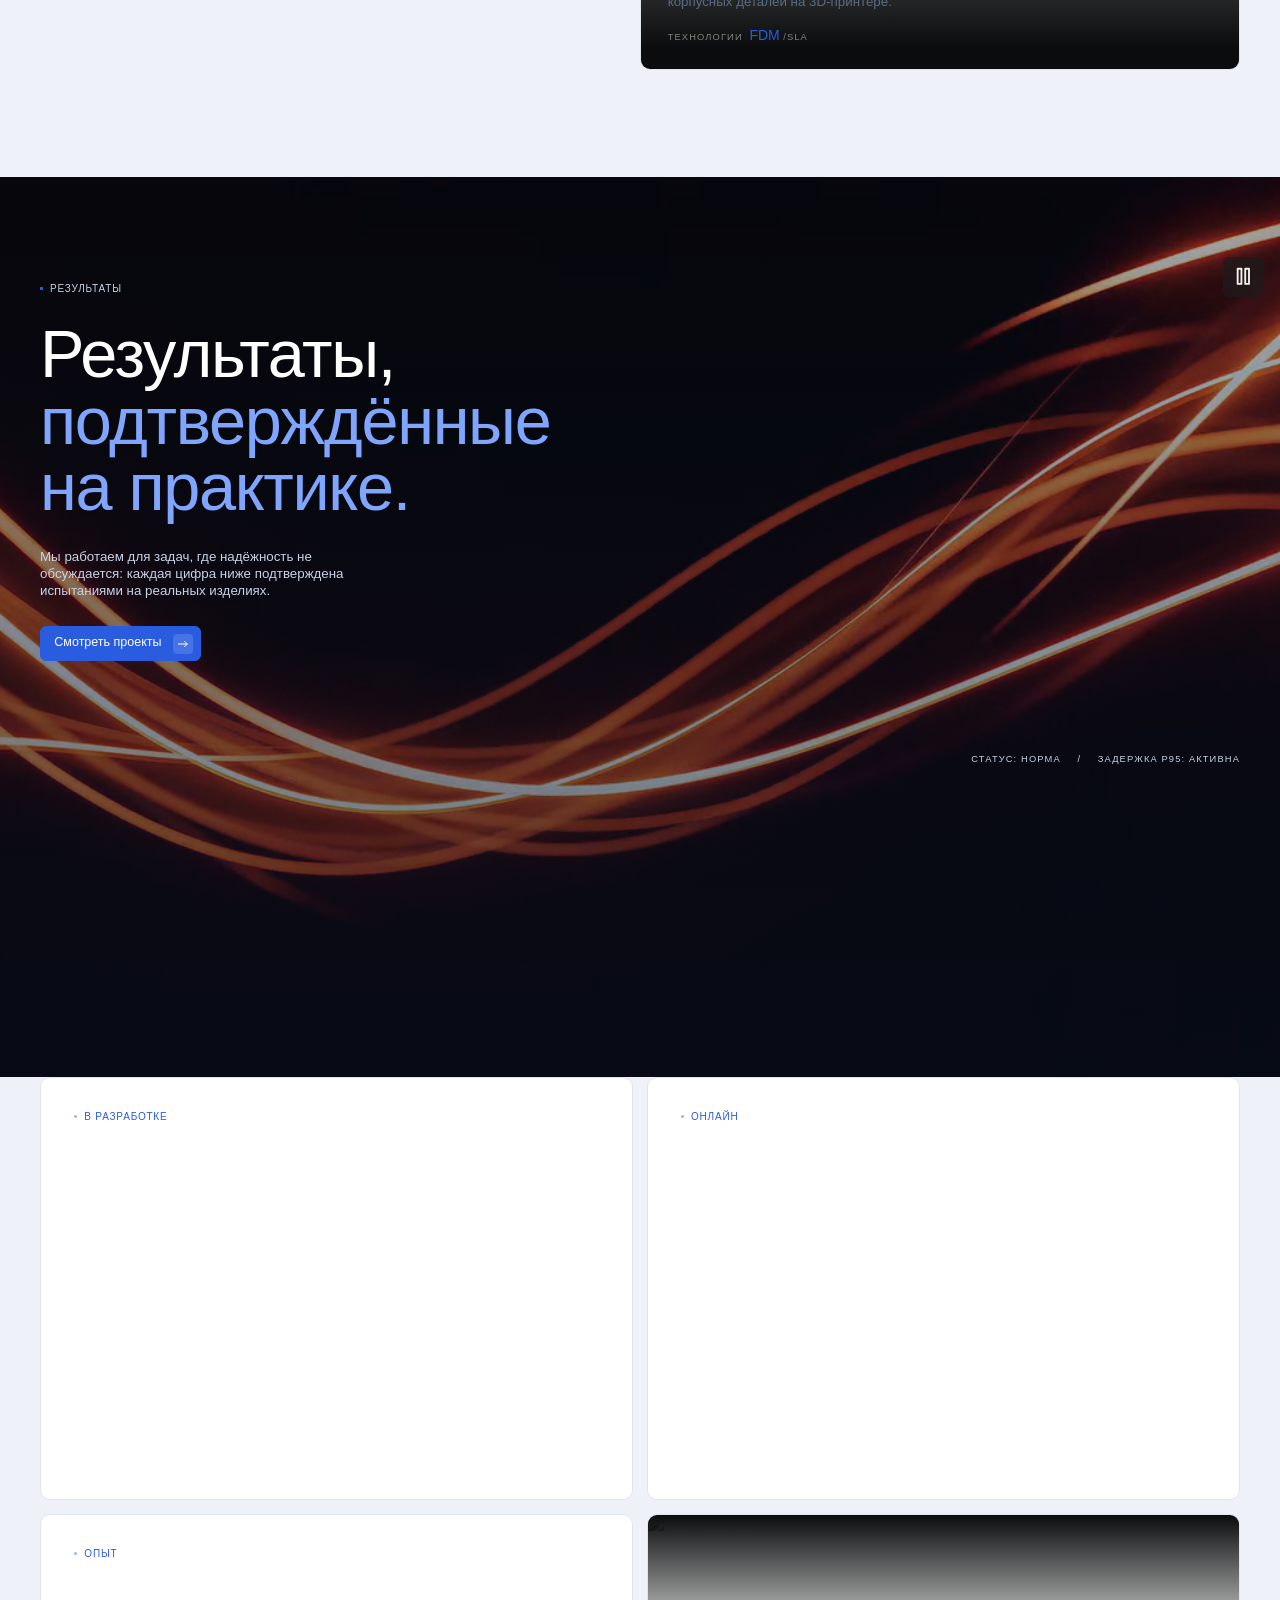
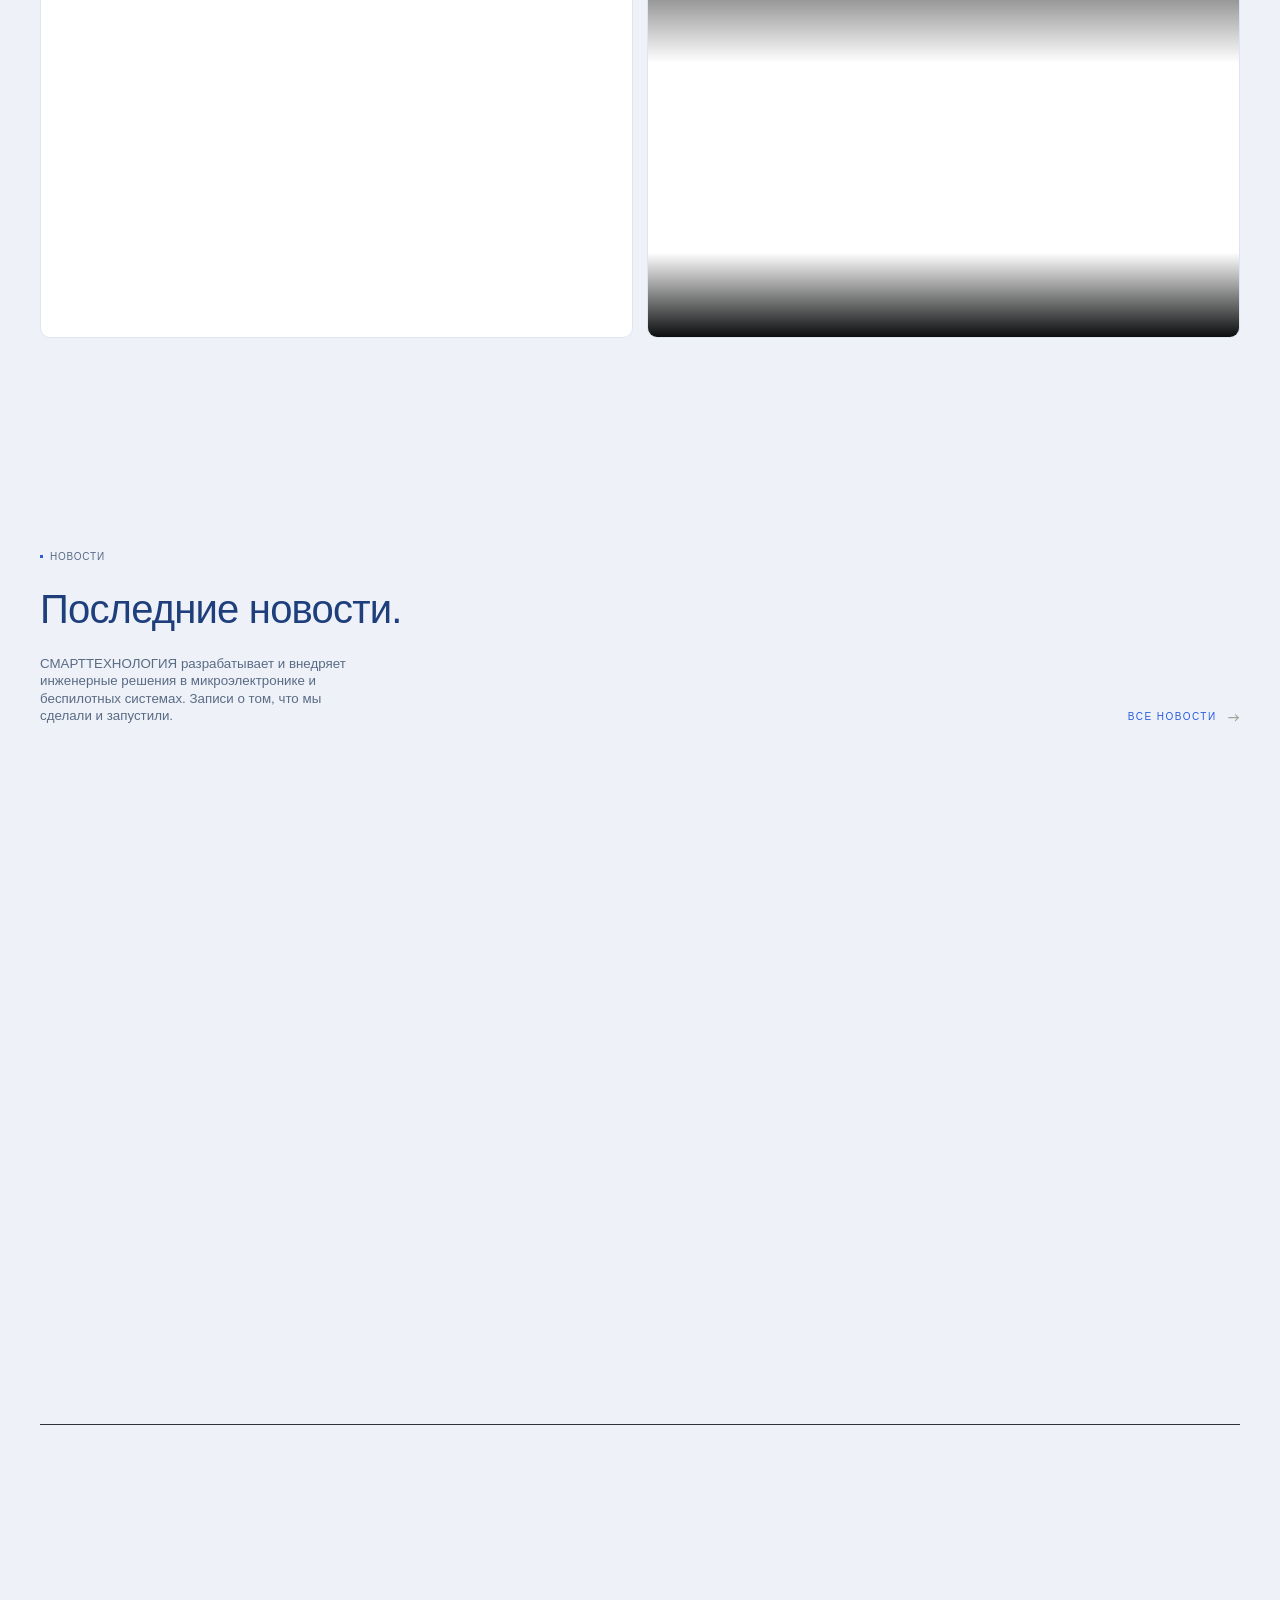
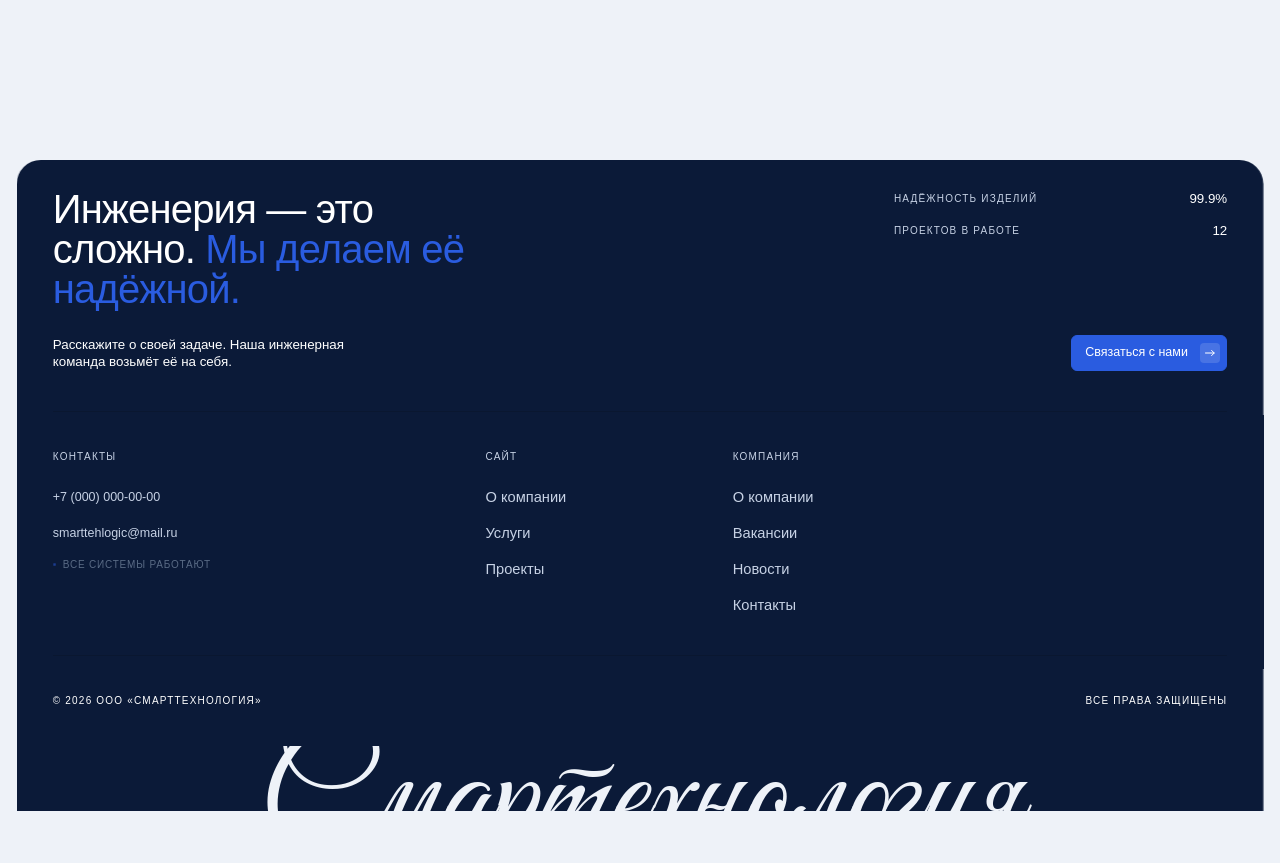
==== commit 0fa62d35: "лого" ====
--- a/index.html
+++ b/index.html
@@ -157,7 +157,7 @@
                             </a><a href="index.html" class="nav_brand-link w-inline-block"><img
                                     loading="lazy"
                                     src="https://optim.tildacdn.com/tild3666-3436-4733-b566-633532353236/-/resize/75x/-/format/webp/5.png.webp"
-                                    alt="Smartech" class="nav_brand-image is-logo" /><h10>СМАРТЕХНОЛОГИЯ</h10></a>
+                                    alt="Smartech" class="nav_brand-image is-logo" /><h3 class="nav_brand-image.is-name" >СМАРТЕХНОЛОГИЯ</h3></a>
                             <div data-dropdown="header-menu" class="menu_wrapper hide">
                                 <div class="menu_component">
                                     <div class="menu_bg"></div>
--- a/css/style.css
+++ b/css/style.css
@@ -5960,6 +5960,7 @@
 
   .nav_brand-image.is-name {
     display: none
+
   }
 
   .mega_case-grid {
@@ -8308,4 +8309,10 @@
         .product-img { width: 40px; height: 40px; }
     }
 
-.footer_link-text_ne{ color: #2c48e7;}+.footer_link-text_ne{ color: #2c48e7;}
+
+.responsive-iframe {
+        width: 100%;
+        height: 600px; /* Или используйте aspect-ratio для пропорций */
+        border: 1px solid #ccc;
+}
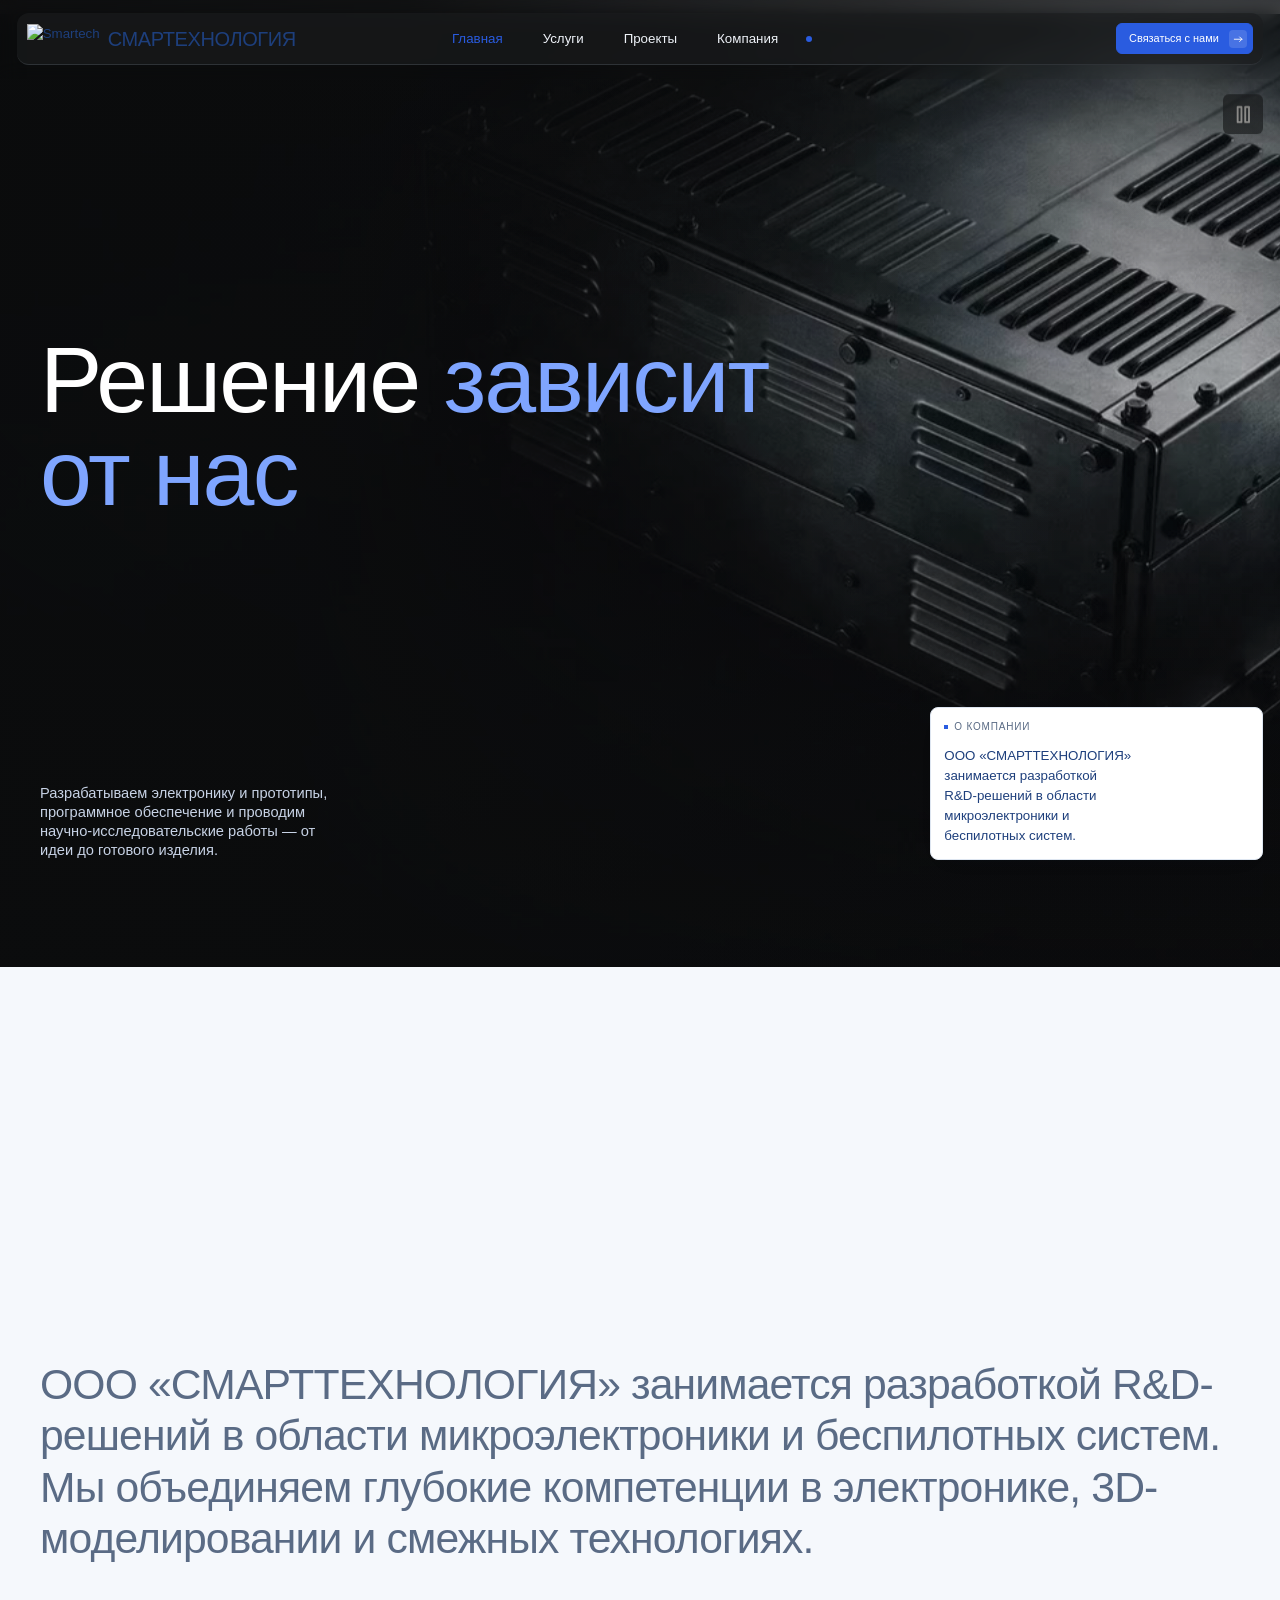
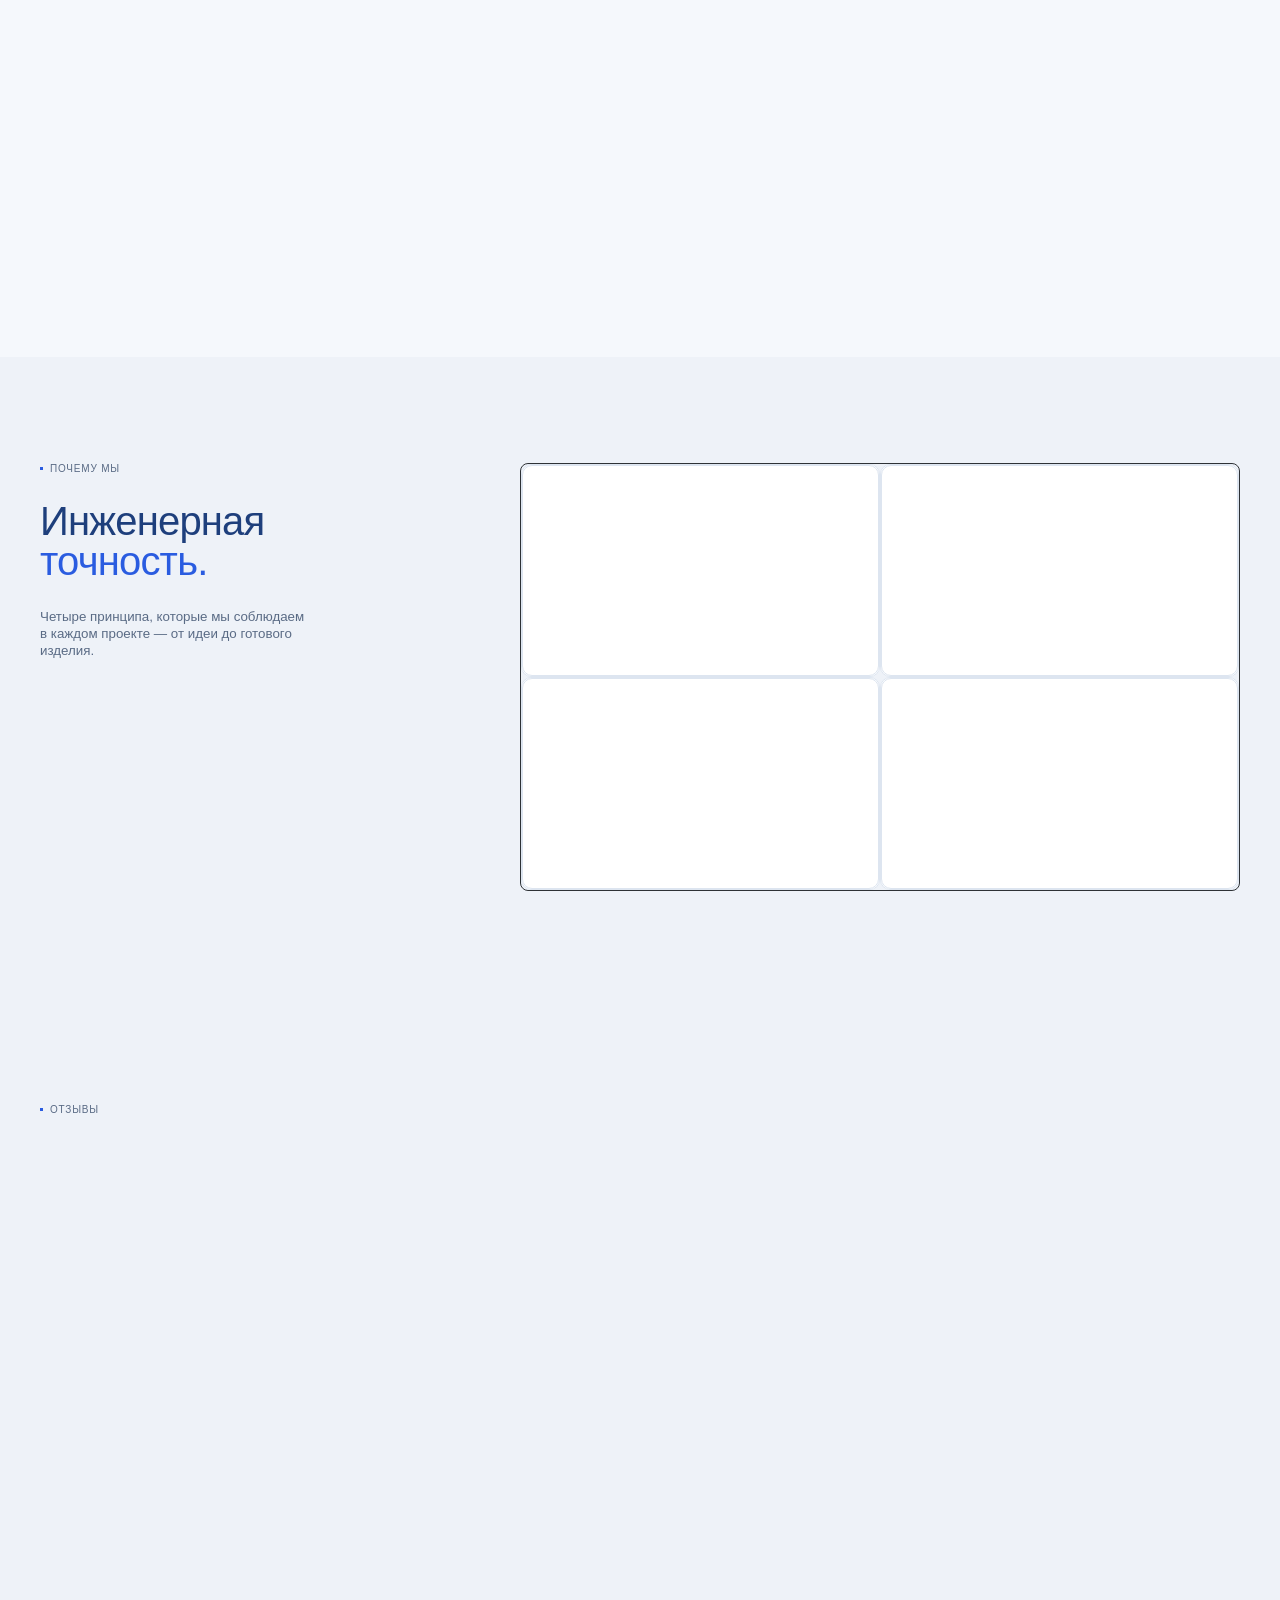
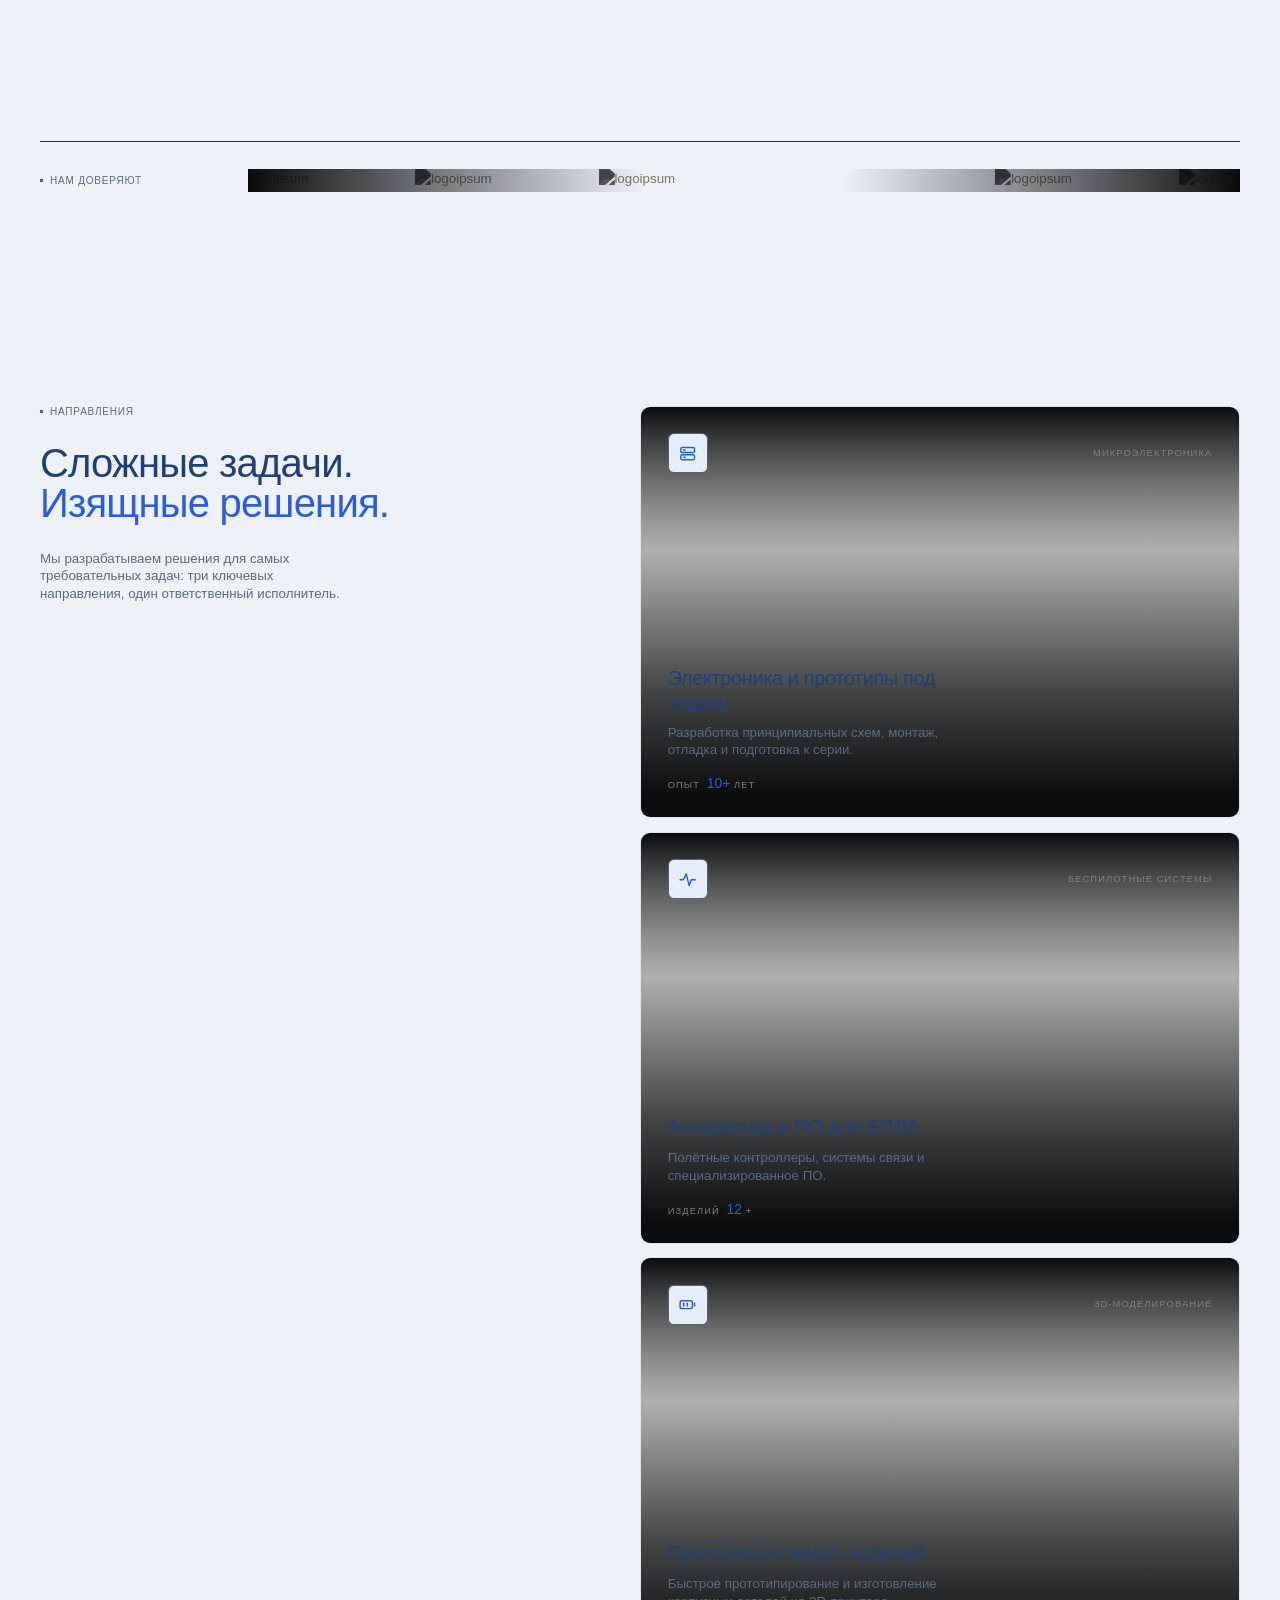
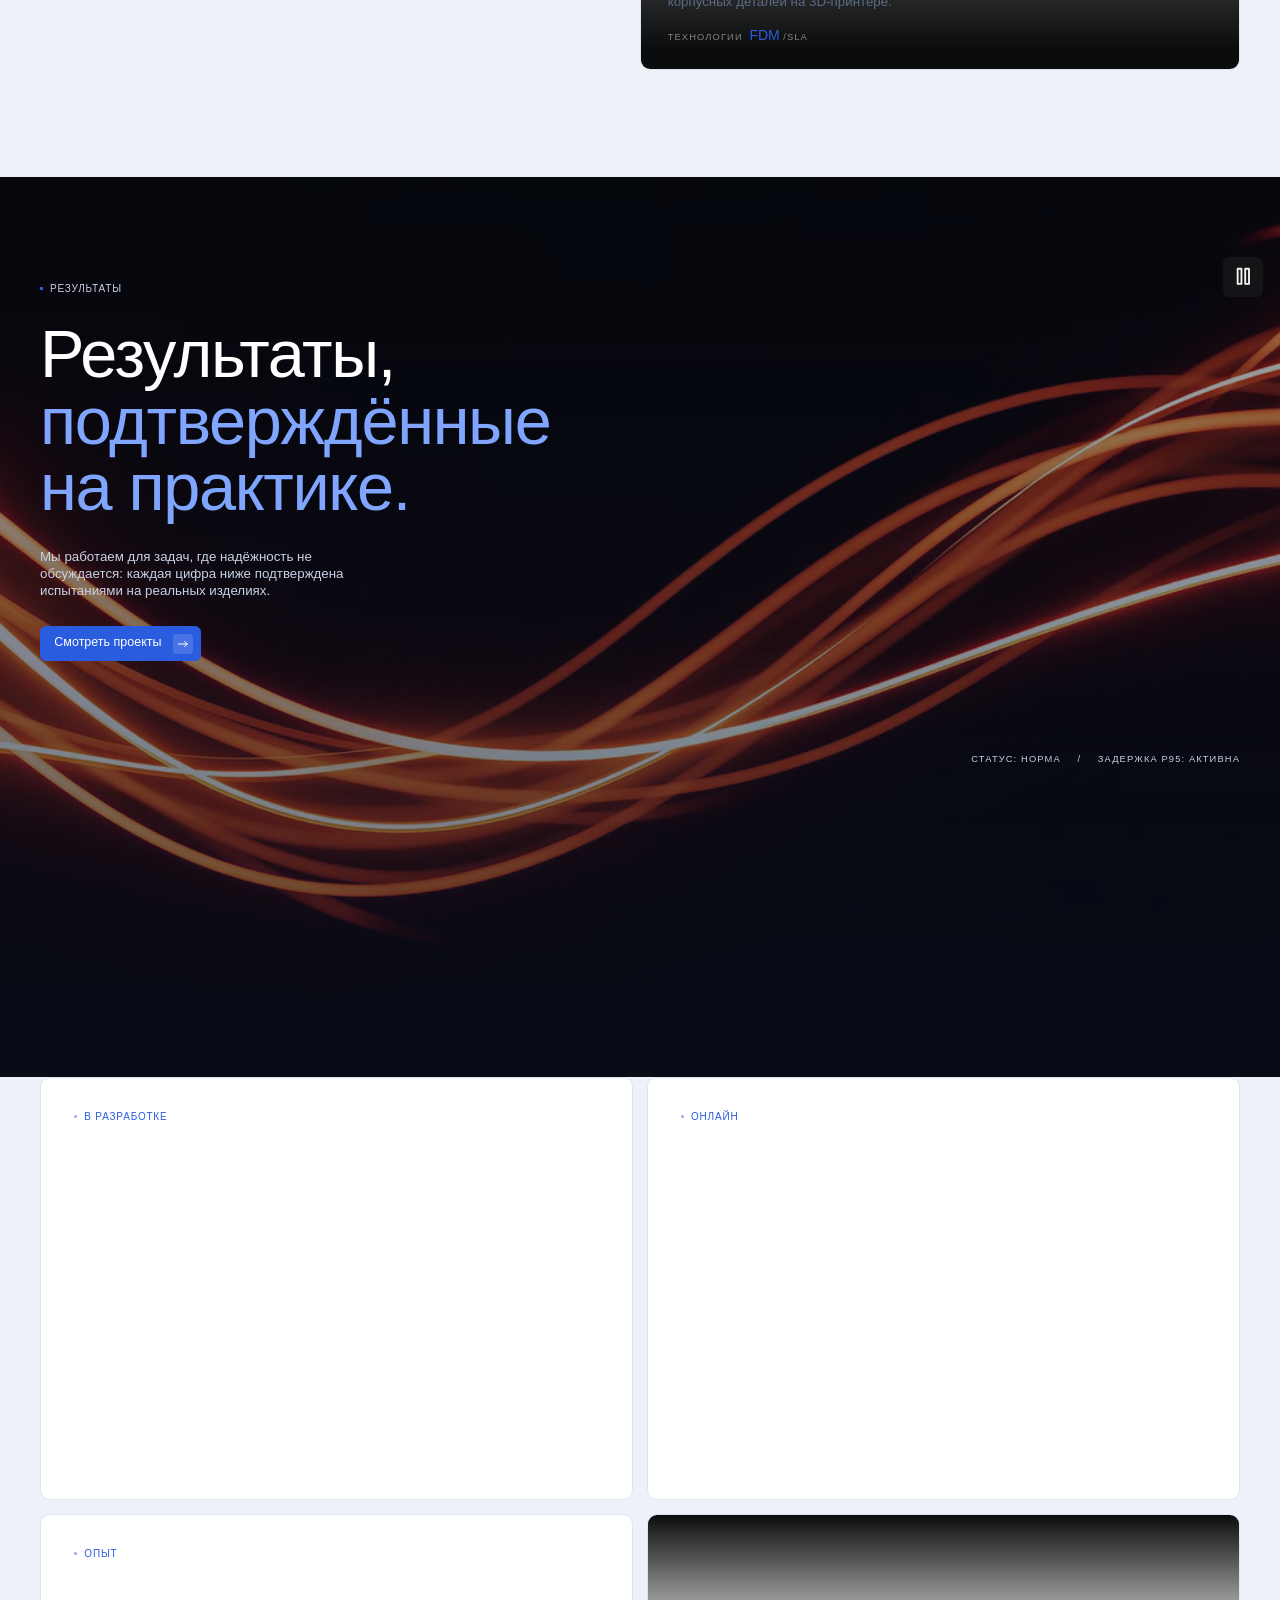
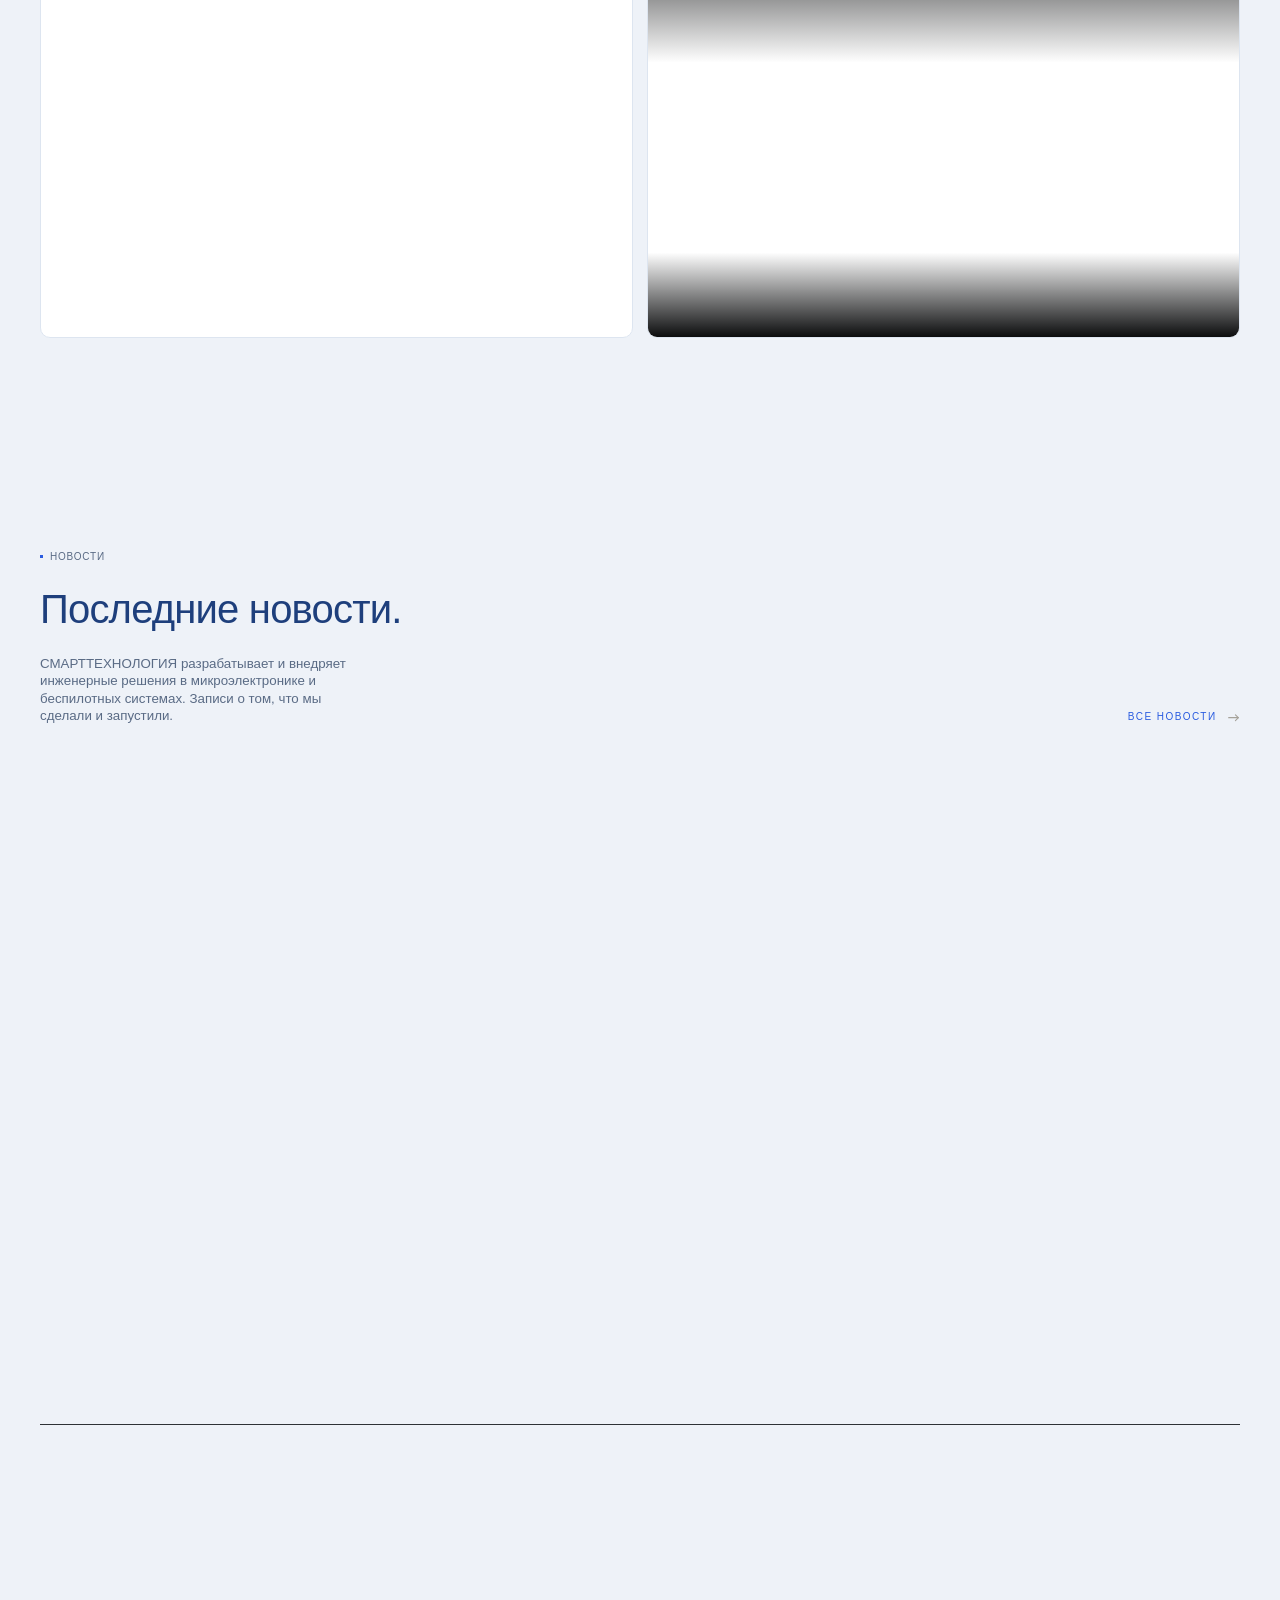
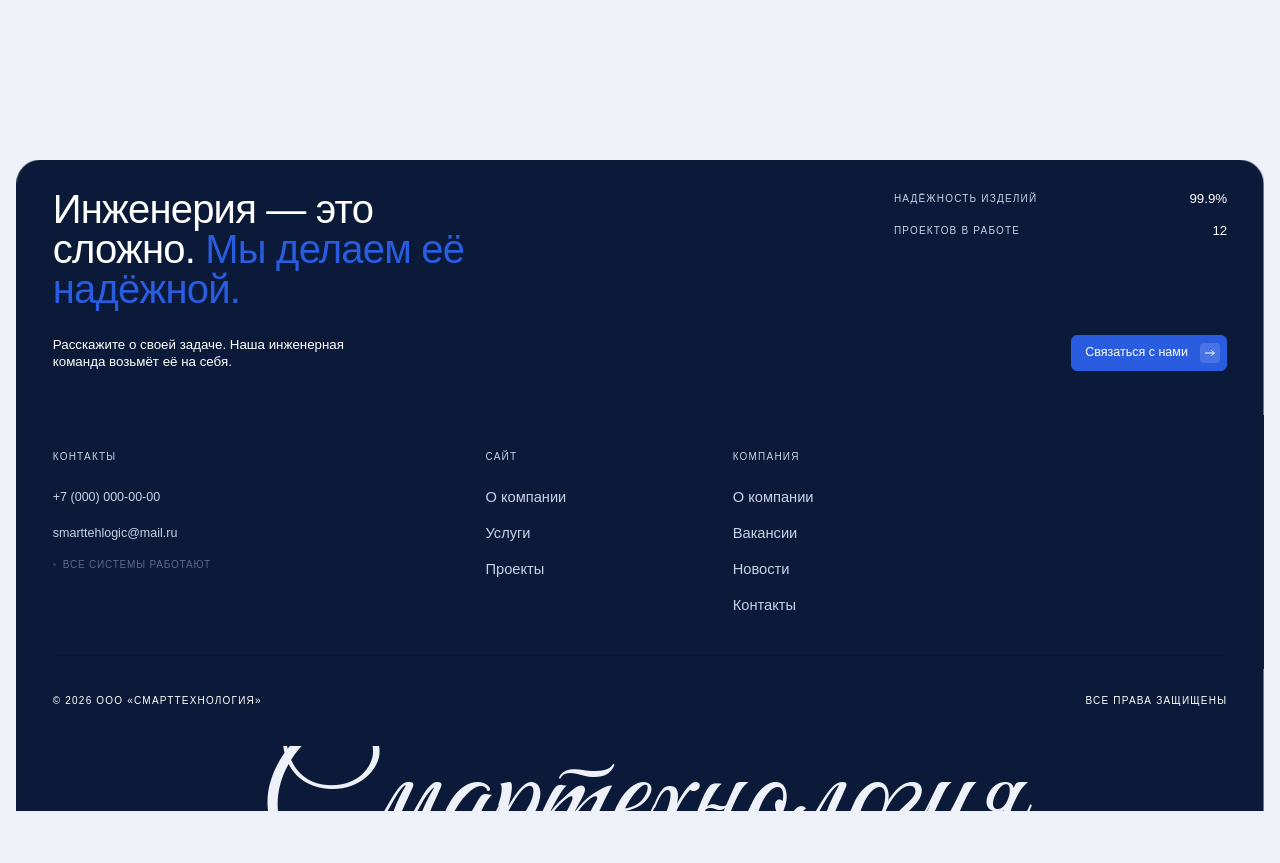
==== commit 09db7e6e: "изменение index" ====
--- a/index.html
+++ b/index.html
@@ -408,14 +408,14 @@
                                 </div>
                             </div>
                         </div>
-                        <nav class="nav_menu"><a data-link-action="link" href="company.html"
+                        <nav class="nav_menu"><a data-link-action="link" href="index.html"
                                 class="nav_link w-inline-block">
                                 <div class="nav_link-text-col">
                                     <div data-link-action="text-row-01" class="nav_link-text-row row-01">
-                                        <div data-ilnk-action="text" class="nav_link-text">О компании</div>
+                                        <div data-ilnk-action="text" class="nav_link-text">Главная</div>
                                     </div>
                                     <div data-link-action="text-row-02" class="nav_link-text-row row-02">
-                                        <div data-link-action="text" class="nav_link-text">О компании</div>
+                                        <div data-link-action="text" class="nav_link-text">Главная</div>
                                     </div>
                                 </div>
                             </a><a data-link-action="link" href="technology.html" class="nav_link w-inline-block">
@@ -716,8 +716,8 @@
                         <div class="hero_heading-box">
                             <div class="max-width-3xlarge">
                                 <div class="section_heading-box is-vid">
-                                    <h1 class="heading-style-h0">R&amp;D-решения в микроэлектронике <span
-                                            class="text-color-quaternary">и беспилотных системах</span></h1>
+                                    <h1 class="heading-style-h0">Решение <span
+                                            class="text-color-quaternary"> зависит от нас</span></h1>
                                 </div>
                             </div>
                         </div>
@@ -743,7 +743,7 @@
                                                         <div class="eyebrow_mark"></div>
                                                         <div class="eyebrow_text">О компании</div>
                                                     </div>
-                                                    <div class="hero_promo-title">ООО «СМАРТТЕХНОЛОГИЯ» занимается разработкой R&amp;D-решений в области микроэлектроники и беспилотных систем.</div>
+                                                    <div class="shine">ООО «СМАРТТЕХНОЛОГИЯ» занимается разработкой R&amp;D-решений в области микроэлектроники и беспилотных систем.</div>
                                                 </div>
                                                 <div class="hero_promo-image-box"><img
                                                         src="https://cdn.prod.website-files.com/6a6f262be15ed44701a53fe8/6a81c9701aedb0161f90c722_magnific_wide-aerial-view-of-a-hyp_l7sk7argv9.avif"
--- a/css/style.css
+++ b/css/style.css
@@ -2036,7 +2036,7 @@
   --_theme---neutral-colors--neutral-300: #d8d5cc;
   --_theme---neutral-colors--neutral-600: #a5a29a;
   --_theme---neutral-colors--neutral-750: #6e6b63;
-  --_theme---system-colors--success-green: #dce4d6;
+  --_theme---system-colors--success-green: #9698eb;
   --_theme---system-colors--error-red: var(--_theme---brand-colors--brand-200);
   --_theme---layers--light-20: #f3f1ec33;
   --_theme---layers--light-70: #f3f1ecb3;
@@ -2956,7 +2956,7 @@
   --_theme---neutral-colors--neutral-300: #d8d5cc;
   --_theme---neutral-colors--neutral-600: #a5a29a;
   --_theme---neutral-colors--neutral-750: #6e6b63;
-  --_theme---system-colors--success-green: #dce4d6;
+  --_theme---system-colors--success-green: #d6dde4;
   --_theme---system-colors--error-red: var(--_theme---brand-colors--brand-200);
   --_theme---layers--light-20: #f3f1ec33;
   --_theme---layers--light-70: #f3f1ecb3;
@@ -4822,7 +4822,7 @@
   --_theme---neutral-colors--neutral-300: #d8d5cc;
   --_theme---neutral-colors--neutral-600: #a5a29a;
   --_theme---neutral-colors--neutral-750: #6e6b63;
-  --_theme---system-colors--success-green: #dce4d6;
+  --_theme---system-colors--success-green: #d6d9e4;
   --_theme---system-colors--error-red: var(--_theme---brand-colors--brand-200);
   --_theme---layers--light-20: #f3f1ec33;
   --_theme---layers--light-70: #f3f1ecb3;
@@ -8269,6 +8269,259 @@
     opacity: 1;
   }
 }
+/* ===== Страница «Контакты»: стили шаблона Contact (в своё время были вычищены как неиспользуемые) ===== */
+.w-input[disabled]:not(.w-input-disabled),
+.w-select[disabled]:not(.w-input-disabled) {
+  background-color: #eee;
+}
+.eyebrow_mark.is-large {
+  width: 0.65em;
+}
+.spec-table_value.is-for-contact {
+  font-family: var(--_typography---font-family--primary);
+  font-size: var(--_typography---font-size--small);
+  font-weight: var(--_typography---font-weight--light);
+  text-decoration: none;
+  transition: color 0.24s cubic-bezier(0.77, 0, 0.175, 1);
+}
+.spec-table_value.is-for-contact.is-link:hover {
+  color: var(--_theme---text-colors--brand);
+}
+.spec-table_component-wrapper {
+  flex-flow: column;
+  width: 100%;
+}
+.form_input.is-textarea {
+  min-height: 10.5em;
+  padding-top: var(--sizes--small);
+}
+.contact_grid {
+  grid-template-rows: auto;
+  grid-template-columns: 1fr 1fr;
+  grid-auto-columns: 1fr;
+  display: grid;
+}
+.contact_panel {
+  padding-right: var(--sizes--5x-large);
+}
+.contact_form-frame {
+  padding: var(--sizes--4x-large);
+  grid-column-gap: var(--sizes--4x-large);
+  grid-row-gap: var(--sizes--4x-large);
+  border: var(--border-stroke--main) solid
+    var(--_theme---border-colors--primary);
+  border-radius: var(--border-radius--small);
+  background-color: var(--_theme---background-colors--secondary);
+  flex-flow: column;
+  display: flex;
+}
+.contact_form_title {
+  font-size: var(--_typography---font-size--2x-large);
+  line-height: var(--_typography---line-height--140);
+  font-weight: var(--_typography---font-weight--light);
+}
+.contact_form-title-row {
+  grid-column-gap: var(--sizes--small);
+  grid-row-gap: var(--sizes--small);
+  justify-content: flex-start;
+  align-items: center;
+  display: flex;
+}
+.contact_form-block {
+  margin-bottom: var(--sizes--zero);
+}
+.contact_form {
+  grid-column-gap: var(--sizes--4x-large);
+  grid-row-gap: var(--sizes--4x-large);
+  flex-flow: column;
+  display: flex;
+}
+.contact_form-cell {
+  grid-column-gap: var(--sizes--x-large);
+  grid-row-gap: var(--sizes--x-large);
+  flex-flow: column;
+  display: flex;
+}
+.contact_form-cell-label-row {
+  justify-content: space-between;
+  align-items: center;
+  display: flex;
+}
+.form_radio-box {
+  min-width: 6em;
+  margin-bottom: var(--sizes--zero);
+  padding: var(--sizes--x-small) var(--sizes--medium);
+  border: var(--border-stroke--main) solid
+    var(--_theme---border-colors--tertiary);
+  border-radius: var(--border-radius--2x-small);
+  opacity: 0.6;
+  font-family: var(--_typography---font-family--primary);
+  color: var(--_theme---text-colors--primary);
+  font-size: var(--container--size-font-base);
+  line-height: var(--_typography---line-height--110);
+  font-weight: var(--_typography---font-weight--light);
+  text-transform: capitalize;
+  cursor: pointer;
+  justify-content: center;
+  align-items: center;
+  transition: opacity 0.24s cubic-bezier(0.77, 0, 0.175, 1);
+  display: flex;
+  position: relative;
+}
+.form_radio-box:hover {
+  opacity: 1;
+}
+.form_radio-button {
+  left: var(--sizes--zero);
+  top: var(--sizes--zero);
+  right: var(--sizes--zero);
+  bottom: var(--sizes--zero);
+  width: 100%;
+  height: 100%;
+  margin: var(--sizes--zero);
+  opacity: 0;
+  cursor: pointer;
+  position: absolute;
+}
+.form_radio-row {
+  grid-column-gap: var(--sizes--2x-small);
+  grid-row-gap: var(--sizes--2x-small);
+  justify-content: flex-start;
+  align-items: center;
+  display: flex;
+}
+.form_radio-text {
+  font-family: var(--_typography---font-family--primary);
+  font-size: var(--_typography---font-size--x-small);
+  font-weight: var(--_typography---font-weight--light);
+  letter-spacing: var(--_typography---letter-spacing--zero);
+  color: inherit;
+}
+.form_radio-is-focused {
+  border: 1px solid var(--_theme---border-colors--brand);
+  background-color: var(--_theme---system-colors--focus-state);
+  opacity: 1;
+  color: var(--_theme---text-colors--tertiary);
+}
+.contact_form-input-grid {
+  grid-column-gap: var(--sizes--2x-small);
+  grid-row-gap: var(--sizes--2x-small);
+  grid-template-rows: auto;
+  grid-template-columns: 1fr 1fr;
+  grid-auto-columns: 1fr;
+  display: grid;
+}
+#Email.w-node-_1aeb6977-20e8-0b0e-1444-45677e403f2e-ee85765b,
+#Company-Name.w-node-_956a7908-0ead-c5fb-2979-8585fb446d34-ee85765b,
+#Business-Location.w-node-_956a7908-0ead-c5fb-2979-8585fb446d36-ee85765b,
+#Message.w-node-_9f2b83ae-e535-a192-4855-32f9a5c09d84-ee85765b {
+  grid-area: span 1 / span 2 / span 1 / span 2;
+}
+@media screen and (max-width: 767px) {
+  .contact_grid {
+    grid-column-gap: var(--sizes--4x-large);
+    grid-row-gap: var(--sizes--4x-large);
+    grid-template-columns: 1fr;
+  }
+  .contact_panel {
+    padding-right: var(--sizes--zero);
+  }
+  .contact_form-frame {
+    padding: var(--sizes--x-large);
+  }
+  .contact_form-cell {
+    grid-column-gap: var(--sizes--medium);
+    grid-row-gap: var(--sizes--medium);
+  }
+  .form_radio-row {
+    margin-top: var(--sizes--medium);
+    flex-flow: wrap;
+  }
+}
+@media screen and (max-width: 479px) {
+  .max-width-small.is-contact-spec {
+    max-width: none;
+  }
+  .section-header_text-box.is-contact {
+    width: 100%;
+  }
+}
+
+/* ===== Страница «Контакты»: светлая тема ===== */
+.contact_form-frame {
+  background-color: var(--st-card) !important;
+  border: 1px solid var(--st-border) !important;
+  box-shadow: 0 10px 40px rgba(30, 63, 124, 0.06);
+}
+.contact_form_title,
+.contact_form-cell-label-row label {
+  color: var(--st-text) !important;
+}
+.contact_form-cell-label-row label {
+  text-transform: uppercase;
+  letter-spacing: 0.08em;
+  font-size: 0.75em;
+  color: var(--st-muted) !important;
+}
+.contact_form .form_input {
+  background-color: #fff !important;
+  border: 1px solid var(--st-border) !important;
+  color: var(--st-text) !important;
+}
+.contact_form .form_input:hover {
+  border-color: #b9c8e0 !important;
+}
+.contact_form .form_input:focus {
+  border-color: var(--st-blue) !important;
+  outline: none;
+}
+.contact_form .form_input::placeholder {
+  color: var(--st-muted) !important;
+  opacity: 0.8;
+}
+.form_radio-box {
+  color: var(--st-text) !important;
+  border: 1px solid var(--st-border) !important;
+  background: #fff;
+  text-transform: none !important;
+}
+.form_radio-box.form_radio-is-focused {
+  border-color: var(--st-blue) !important;
+  background: rgba(42, 92, 224, 0.08) !important;
+  color: var(--st-blue) !important;
+  opacity: 1;
+}
+.contact_panel .spec-table_value,
+.spec-table_value.is-for-contact {
+  color: var(--st-text) !important;
+}
+.contact_panel .spec-table_key {
+  color: var(--st-muted) !important;
+}
+.spec-table_value.is-for-contact.is-link:hover {
+  color: var(--st-blue) !important;
+}
+.contact_form .form_message {
+  display: none;
+  margin-top: 1em;
+}
+.contact_form-block > .form_message.is-error {
+  color: #c0392b;
+}
+.st-form-consent {
+  color: var(--st-muted);
+  font-size: 0.8em;
+  margin: 0;
+}
+.st-form-consent a {
+  color: var(--st-blue) !important;
+}
+.form_radio-box input[type="radio"] {
+  position: absolute;
+  opacity: 0;
+  pointer-events: none;
+}
+
 
 .table-container { max-width: 900px; margin: 0 auto; background: white; border-radius: 12px; box-shadow: 0 4px 12px rgba(0,0,0,0.1); overflow-x: auto; }
     
@@ -8313,6 +8566,29 @@
 
 .responsive-iframe {
         width: 100%;
-        height: 600px; /* Или используйте aspect-ratio для пропорций */
+        aspect-ratio: 16 / 9;/* Или используйте aspect-ratio для пропорций */
         border: 1px solid #ccc;
+}
+.responsive-iframe iframe{
+        width: 100%;
+        height: 100%;
+}
+
+.shine {
+  color: transparent;
+  background-image: linear-gradient(
+    110deg,
+    var(--st-text) 40%,
+    #8fb2ff 50%,        /* цвет блика */
+    var(--st-text) 56%
+  );
+  background-size: 250% 100%;
+  background-position: 130% 0;   /* блик левее начала строки */
+  -webkit-background-clip: text;
+  background-clip: text;
+  animation: shine 3.5s linear infinite;
+}
+@keyframes shine {
+  from { background-position: 130% 0; }  /* за левым краем */
+  to   { background-position: -30% 0; }  /* за правым краем */
 }
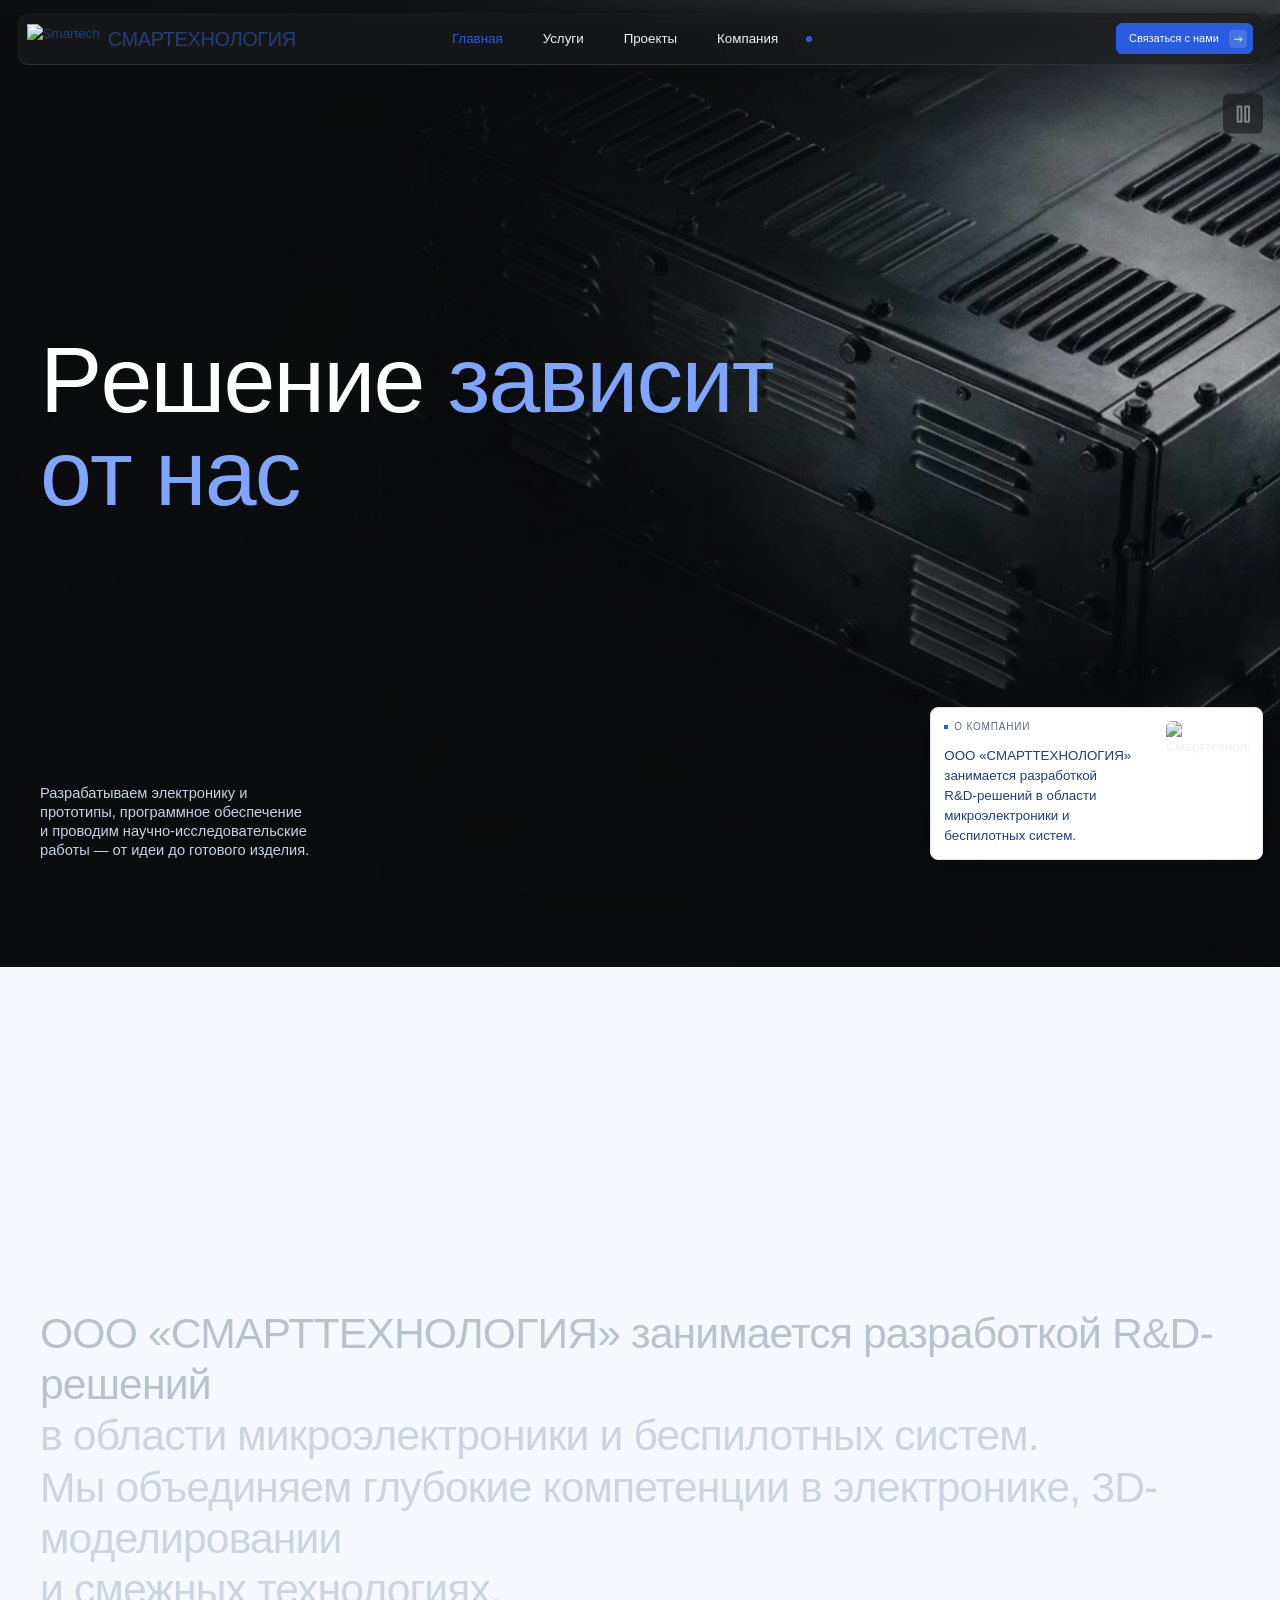
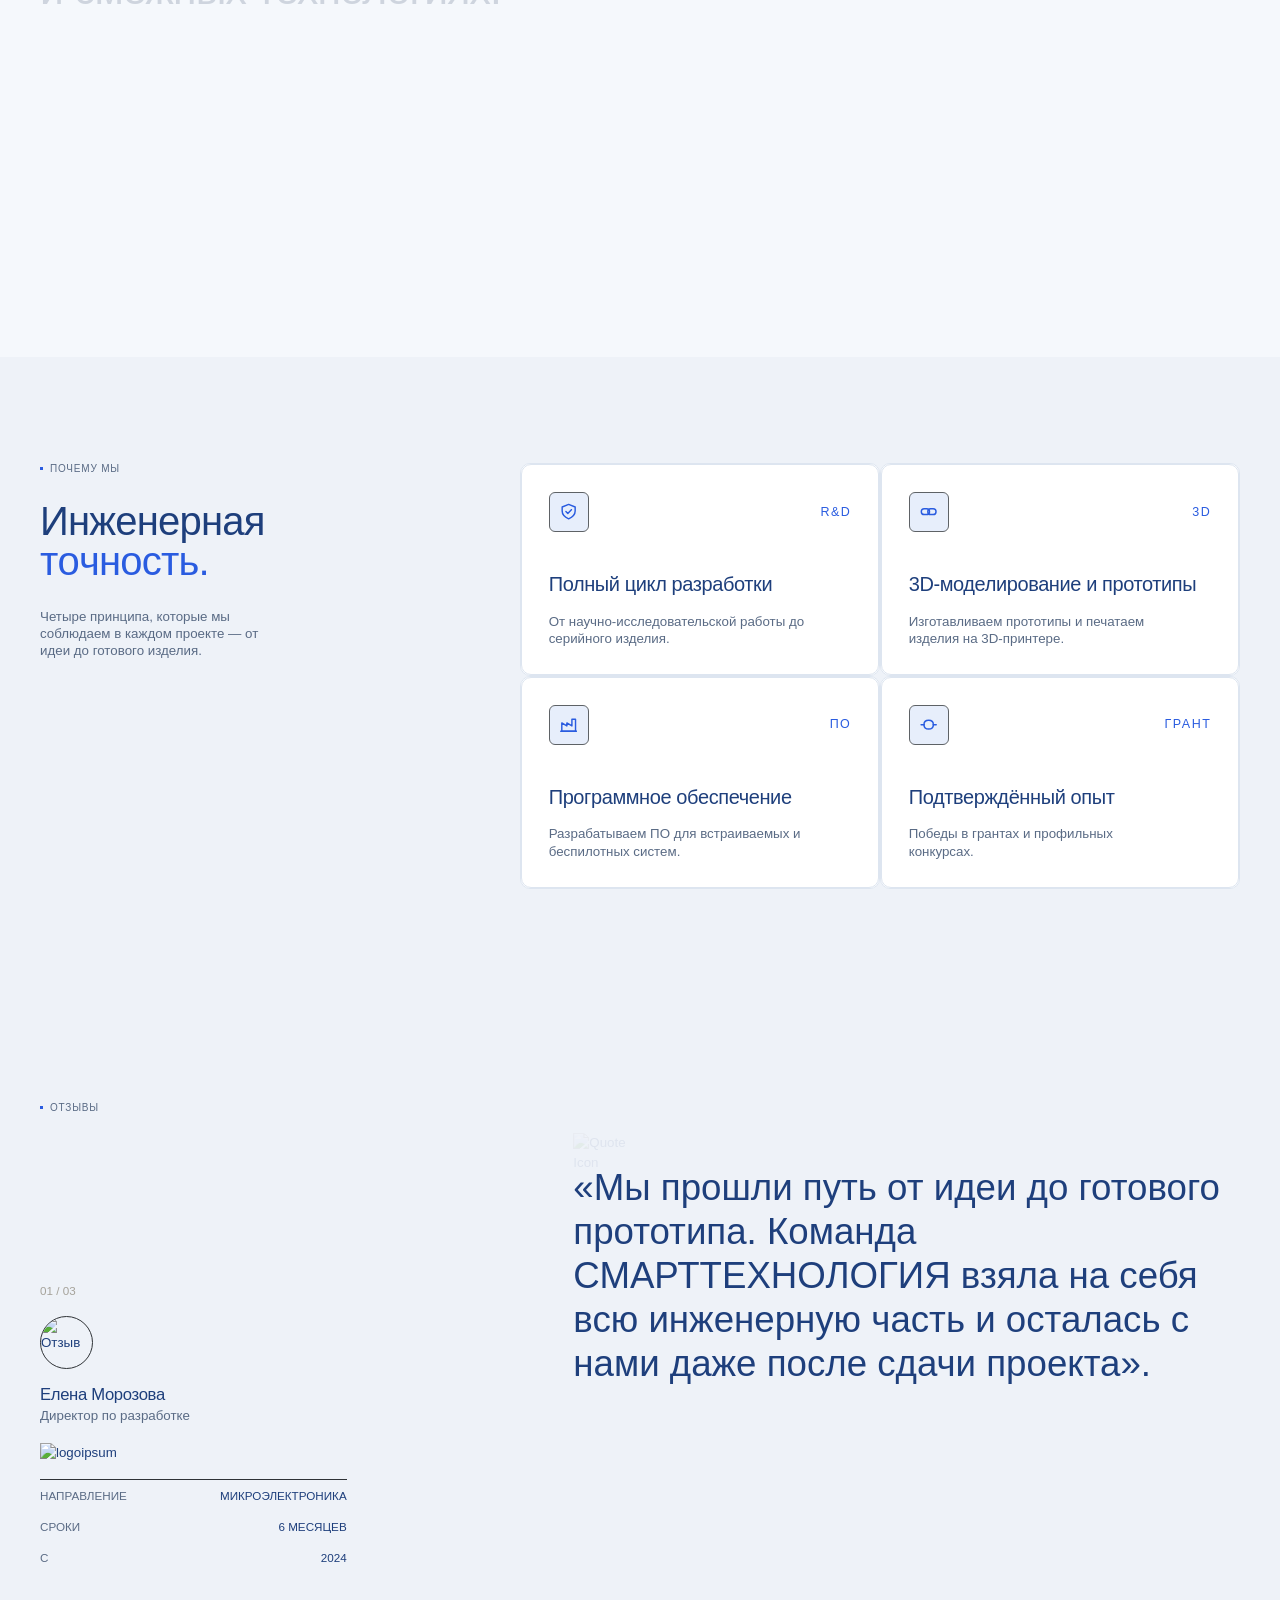
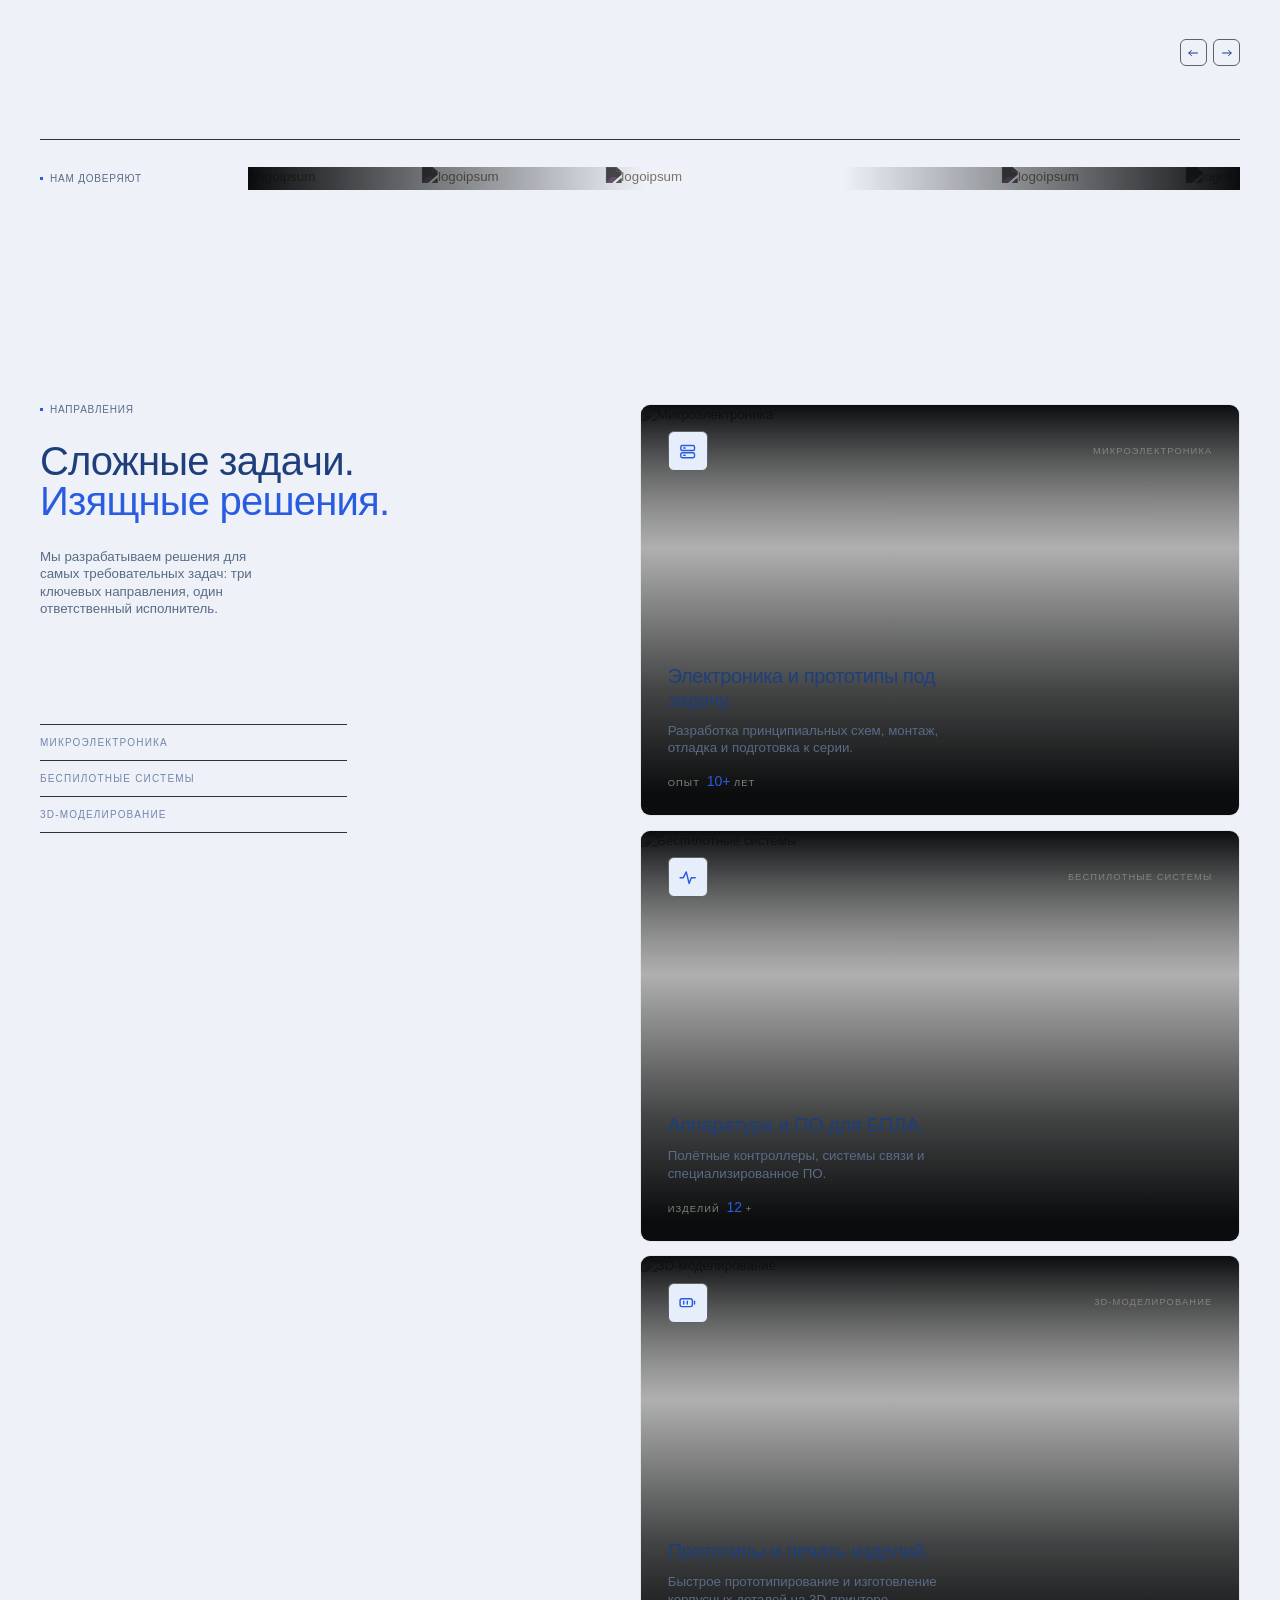
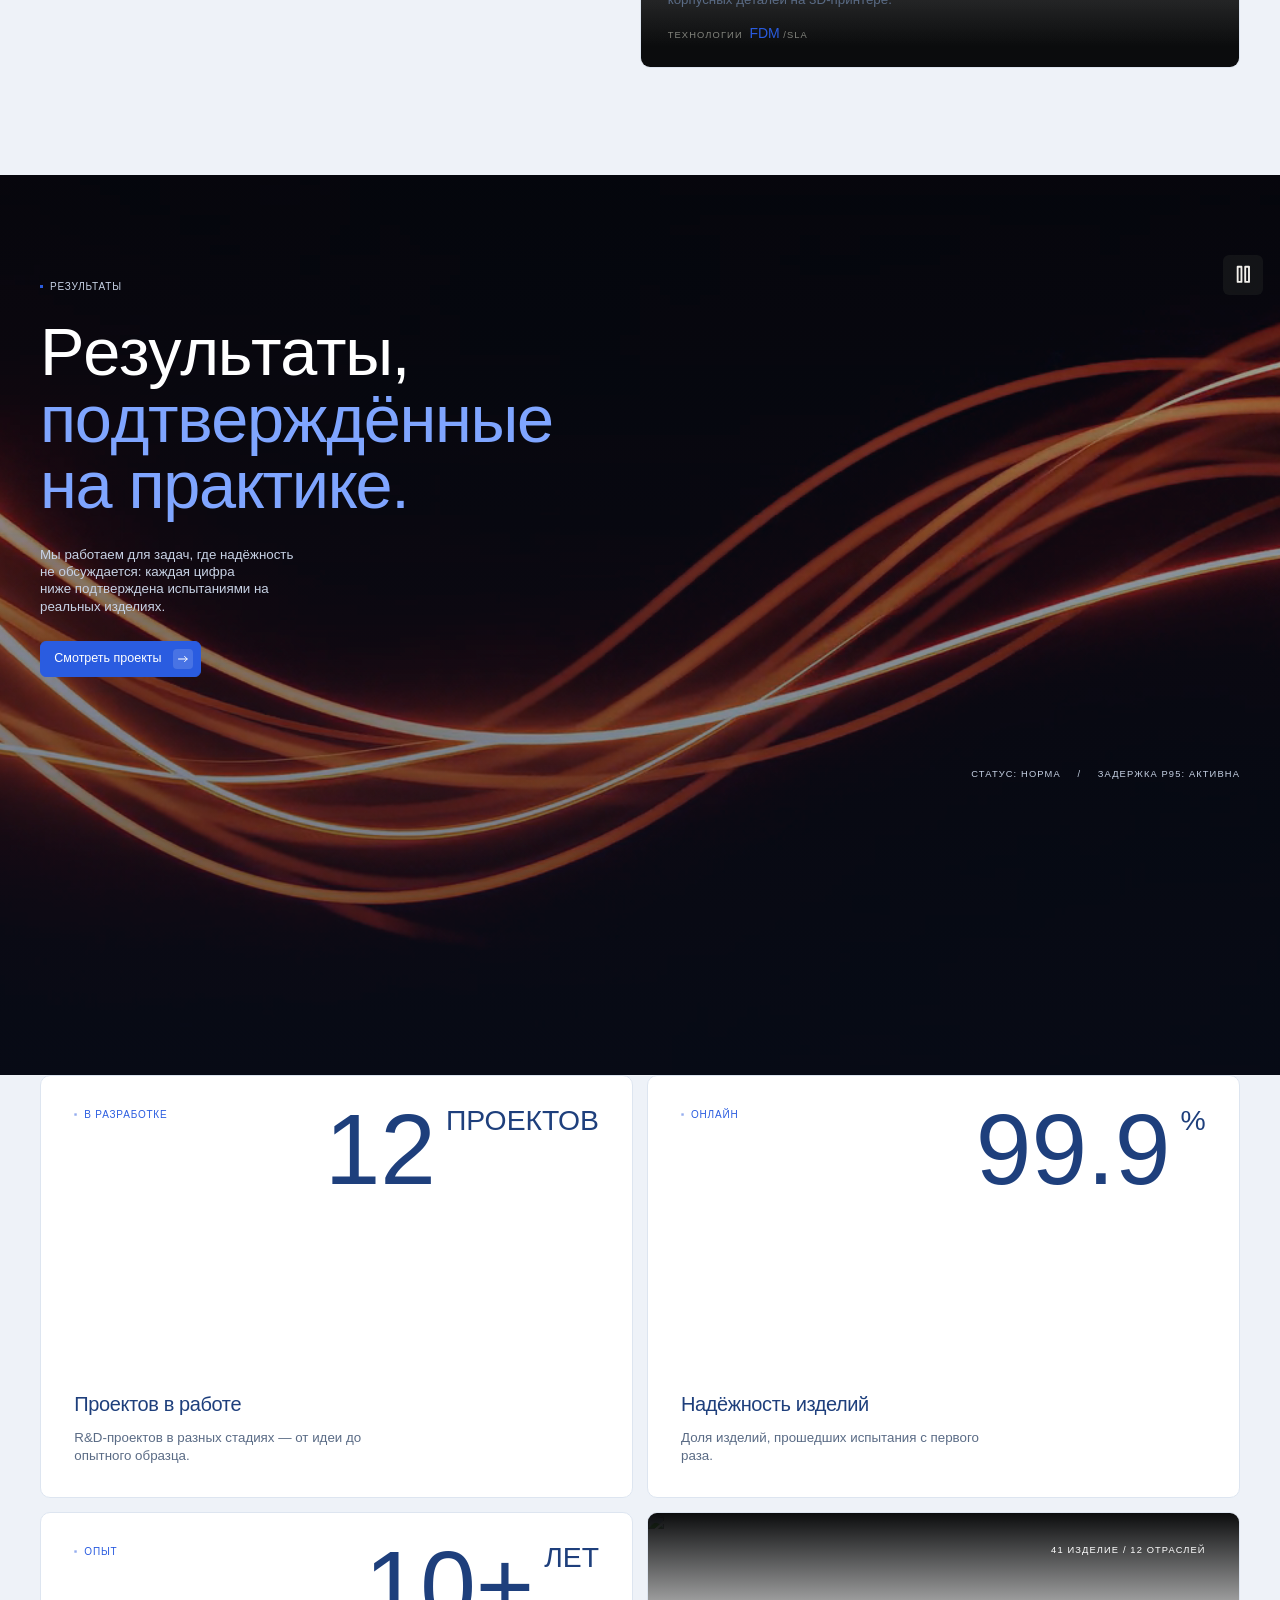
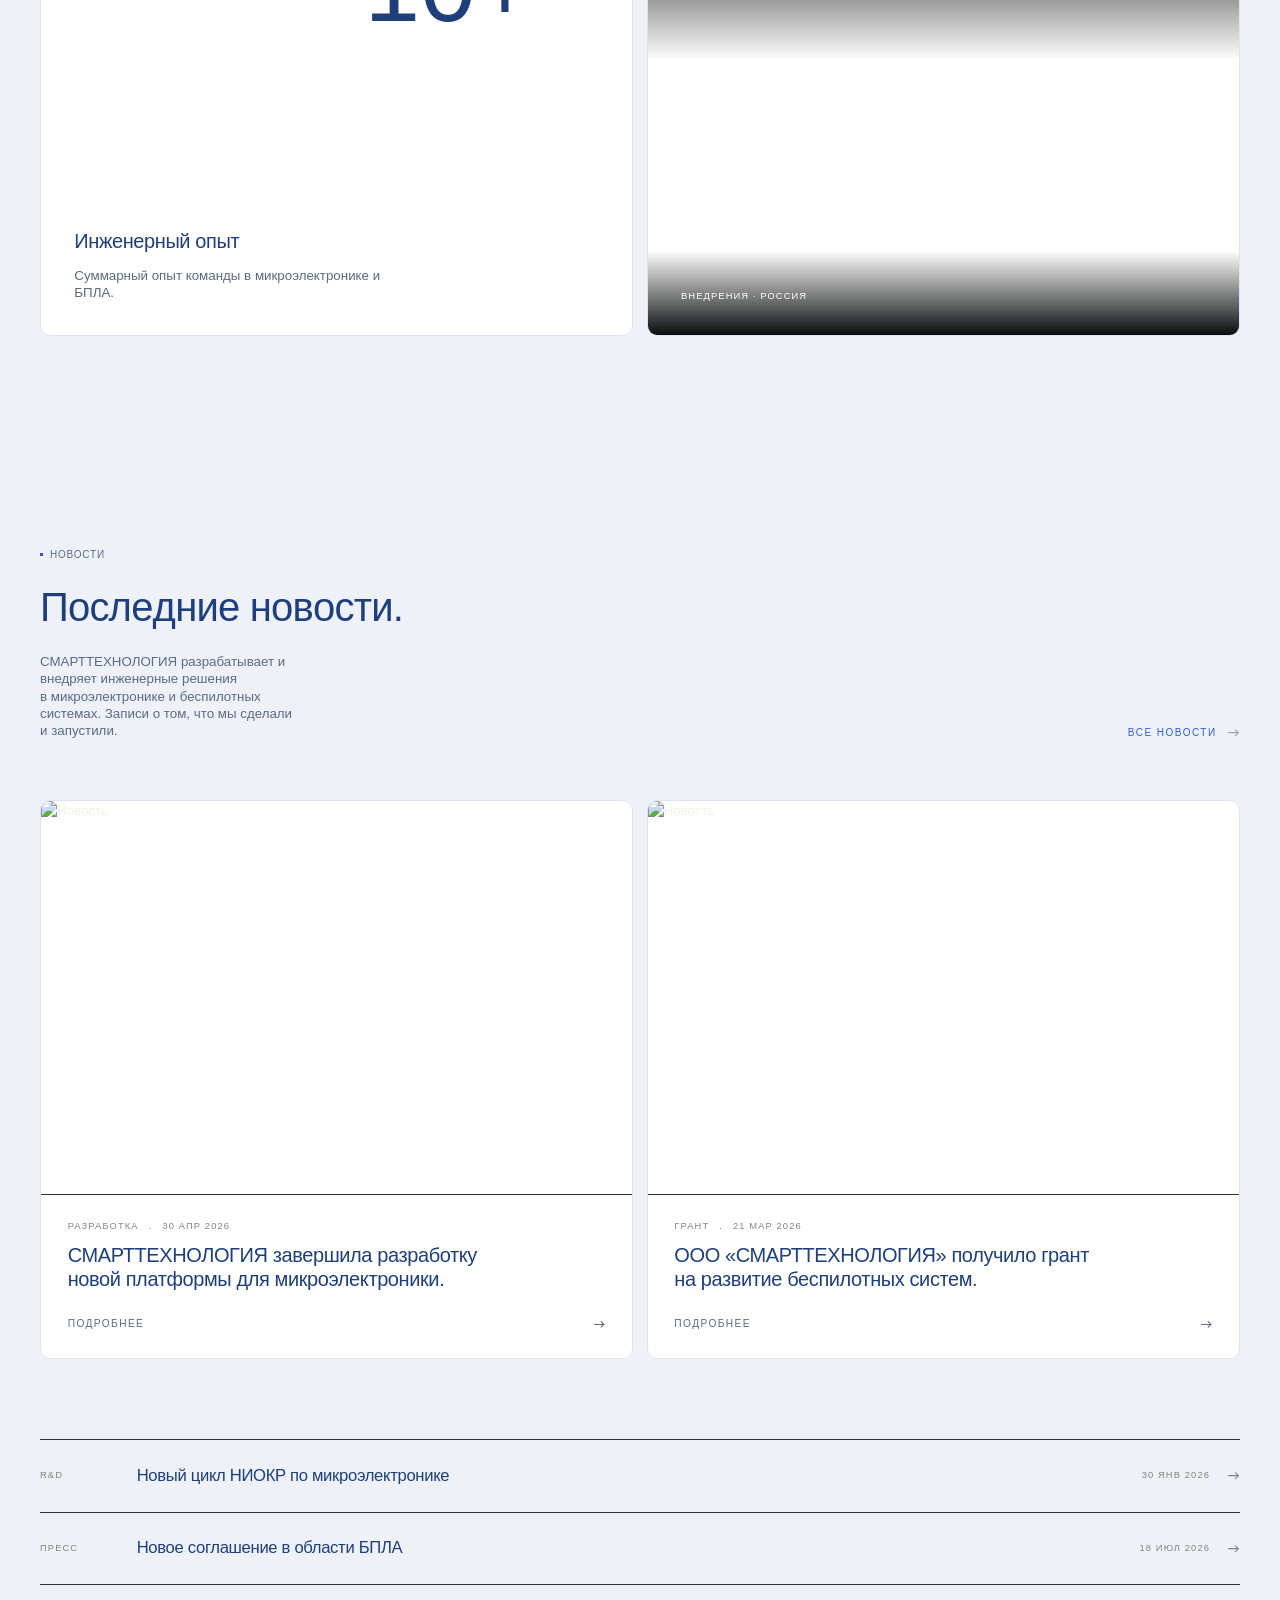
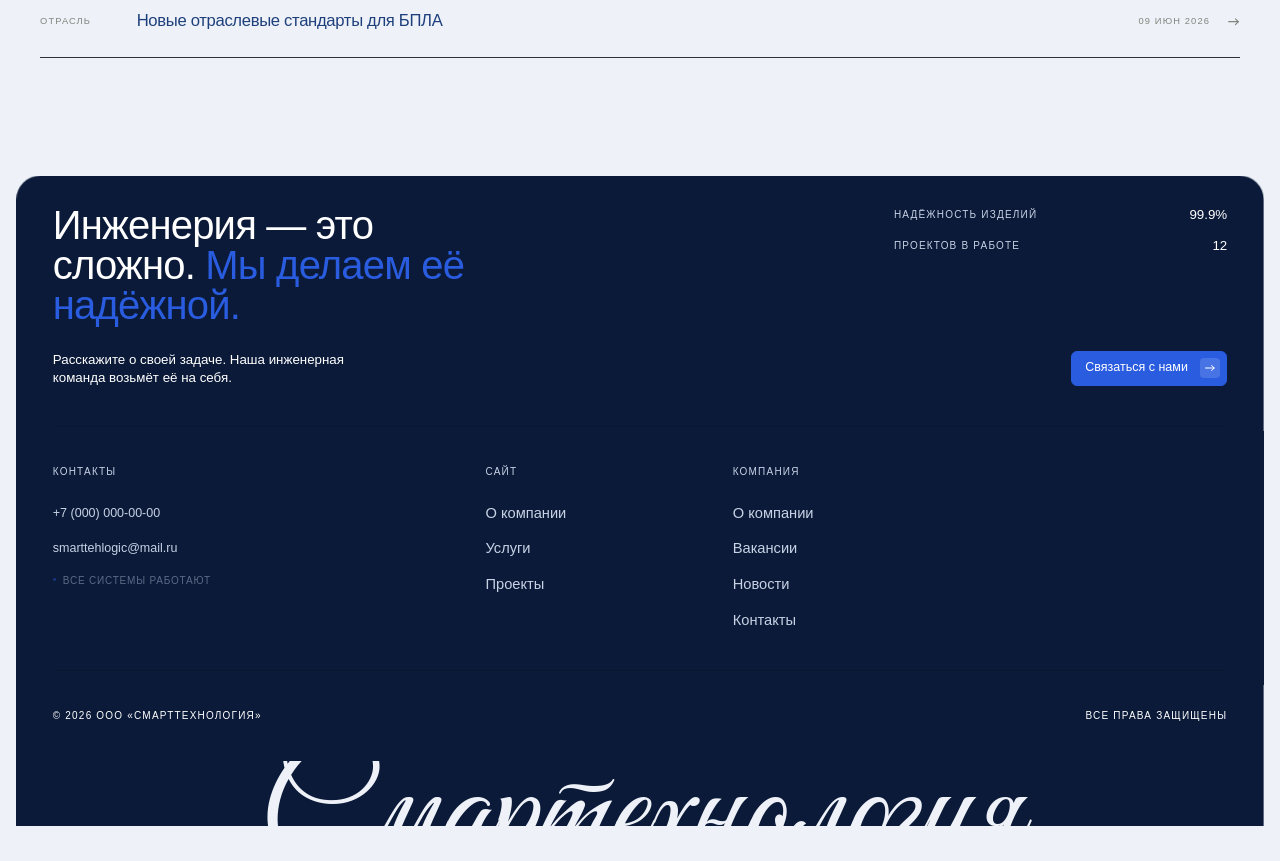
==== commit f5858011: "Добавления скролбара" ====
--- a/index.html
+++ b/index.html
@@ -566,7 +566,7 @@
                                                                         </div>
                                                                         <div data-link-action="text-row-02"
                                                                             class="card_action-text-row">
-                                                                            <div class="card_action-text">подробнее</div>
+                                                                            <div class="card_action-text">о проекте</div>
                                                                         </div>
                                                                     </div>
                                                                     <div data-link-action="arrow"
@@ -609,7 +609,7 @@
                                                                         </div>
                                                                         <div data-link-action="text-row-02"
                                                                             class="card_action-text-row">
-                                                                            <div class="card_action-text">подробнее</div>
+                                                                            <div class="card_action-text">о проекте</div>
                                                                         </div>
                                                                     </div>
                                                                     <div data-link-action="arrow"
--- a/css/style.css
+++ b/css/style.css
@@ -3056,7 +3056,7 @@
 
 .spec-card_list {
   max-width: var(--container--max-width-6x-large);
-  border: var(--border-stroke--main) solid var(--_theme---border-colors--primary);
+  border: var(--border-stroke--main);
   border-radius: var(--border-radius--x-small);
   flex: 1;
   grid-template-rows: auto auto;
